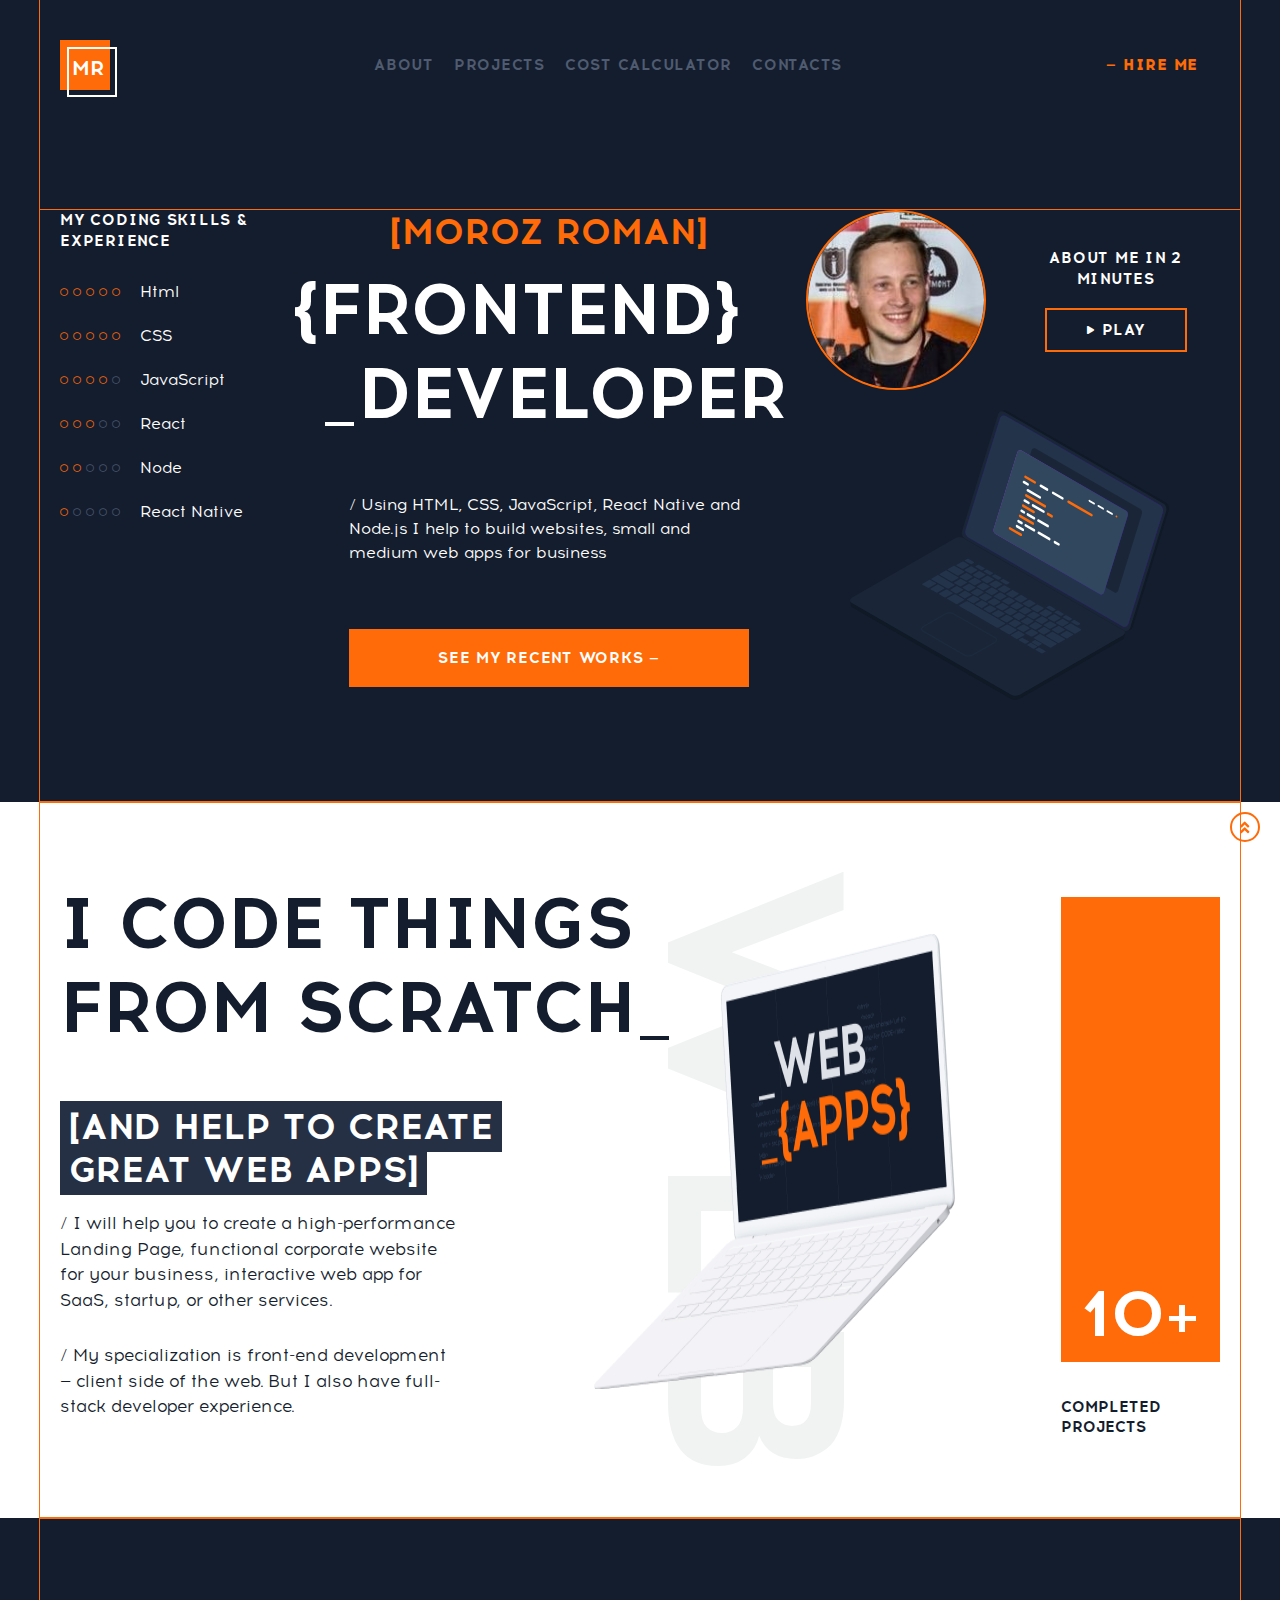
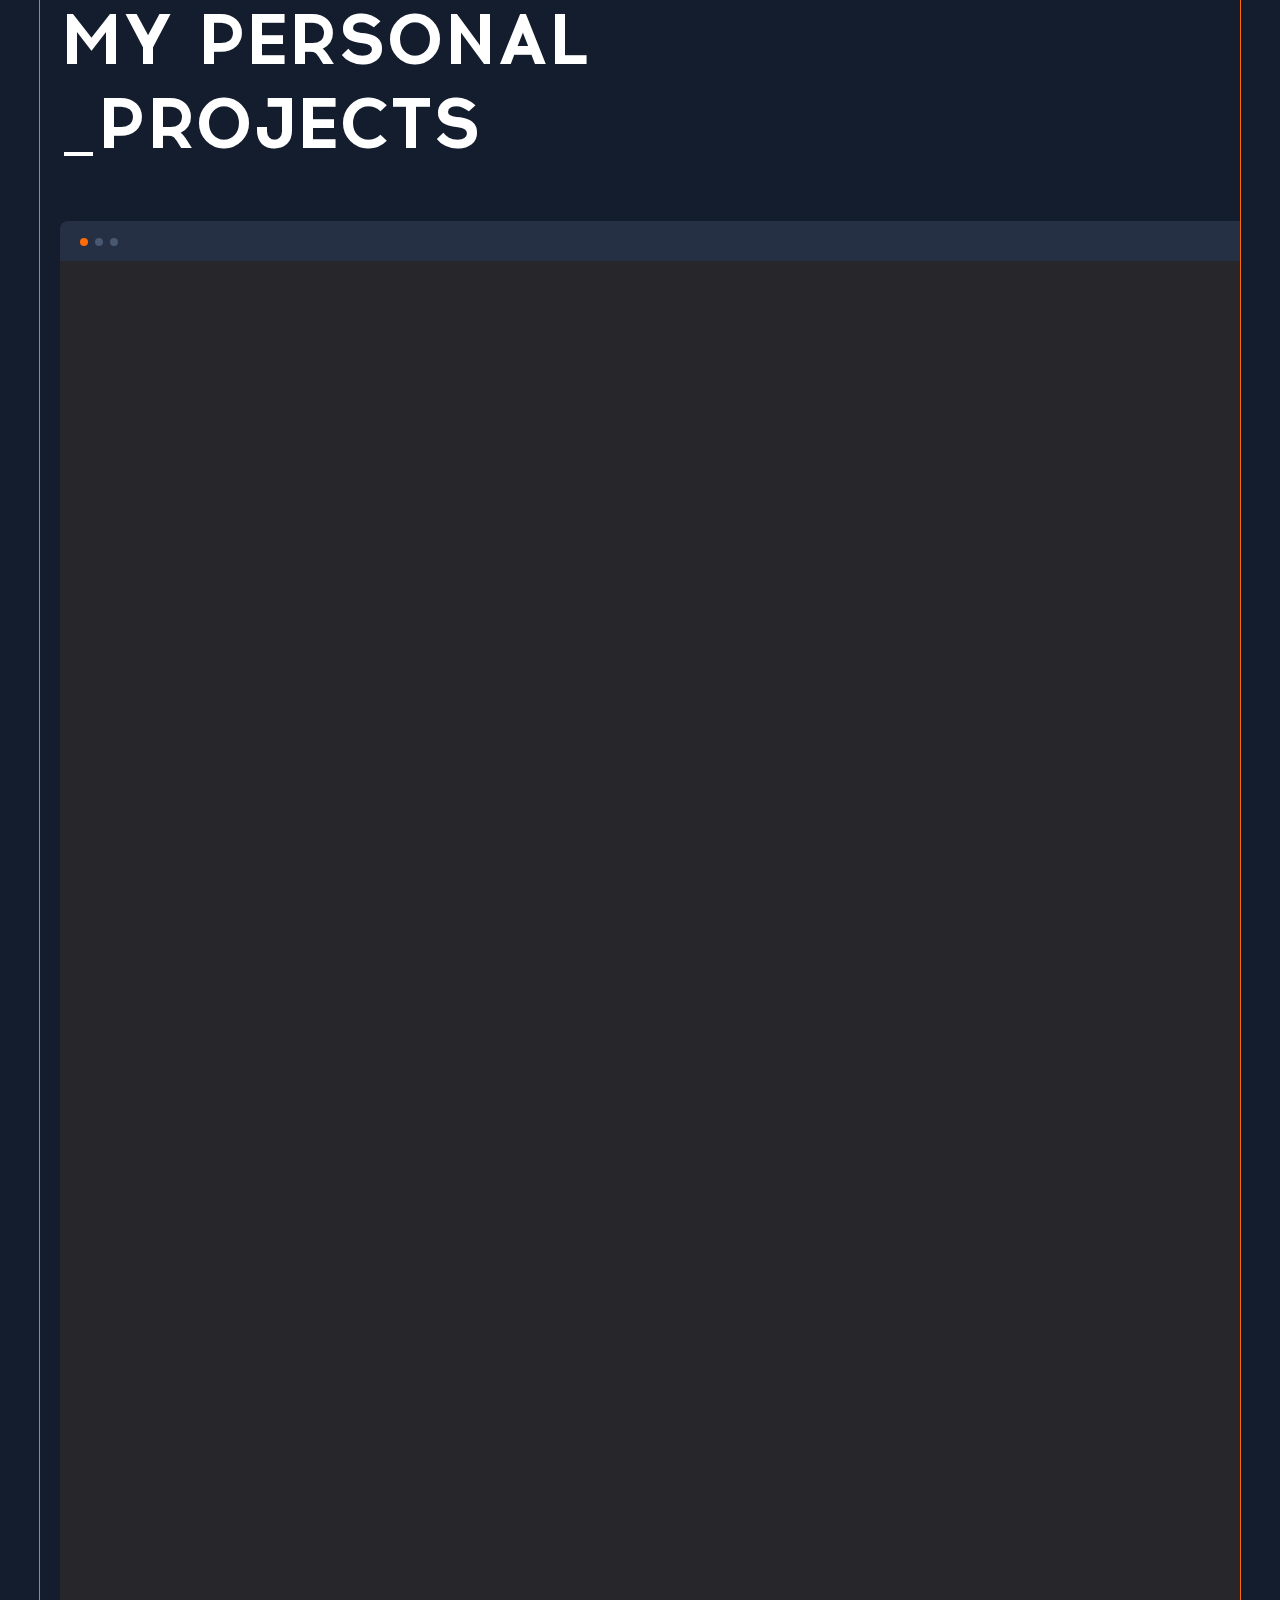
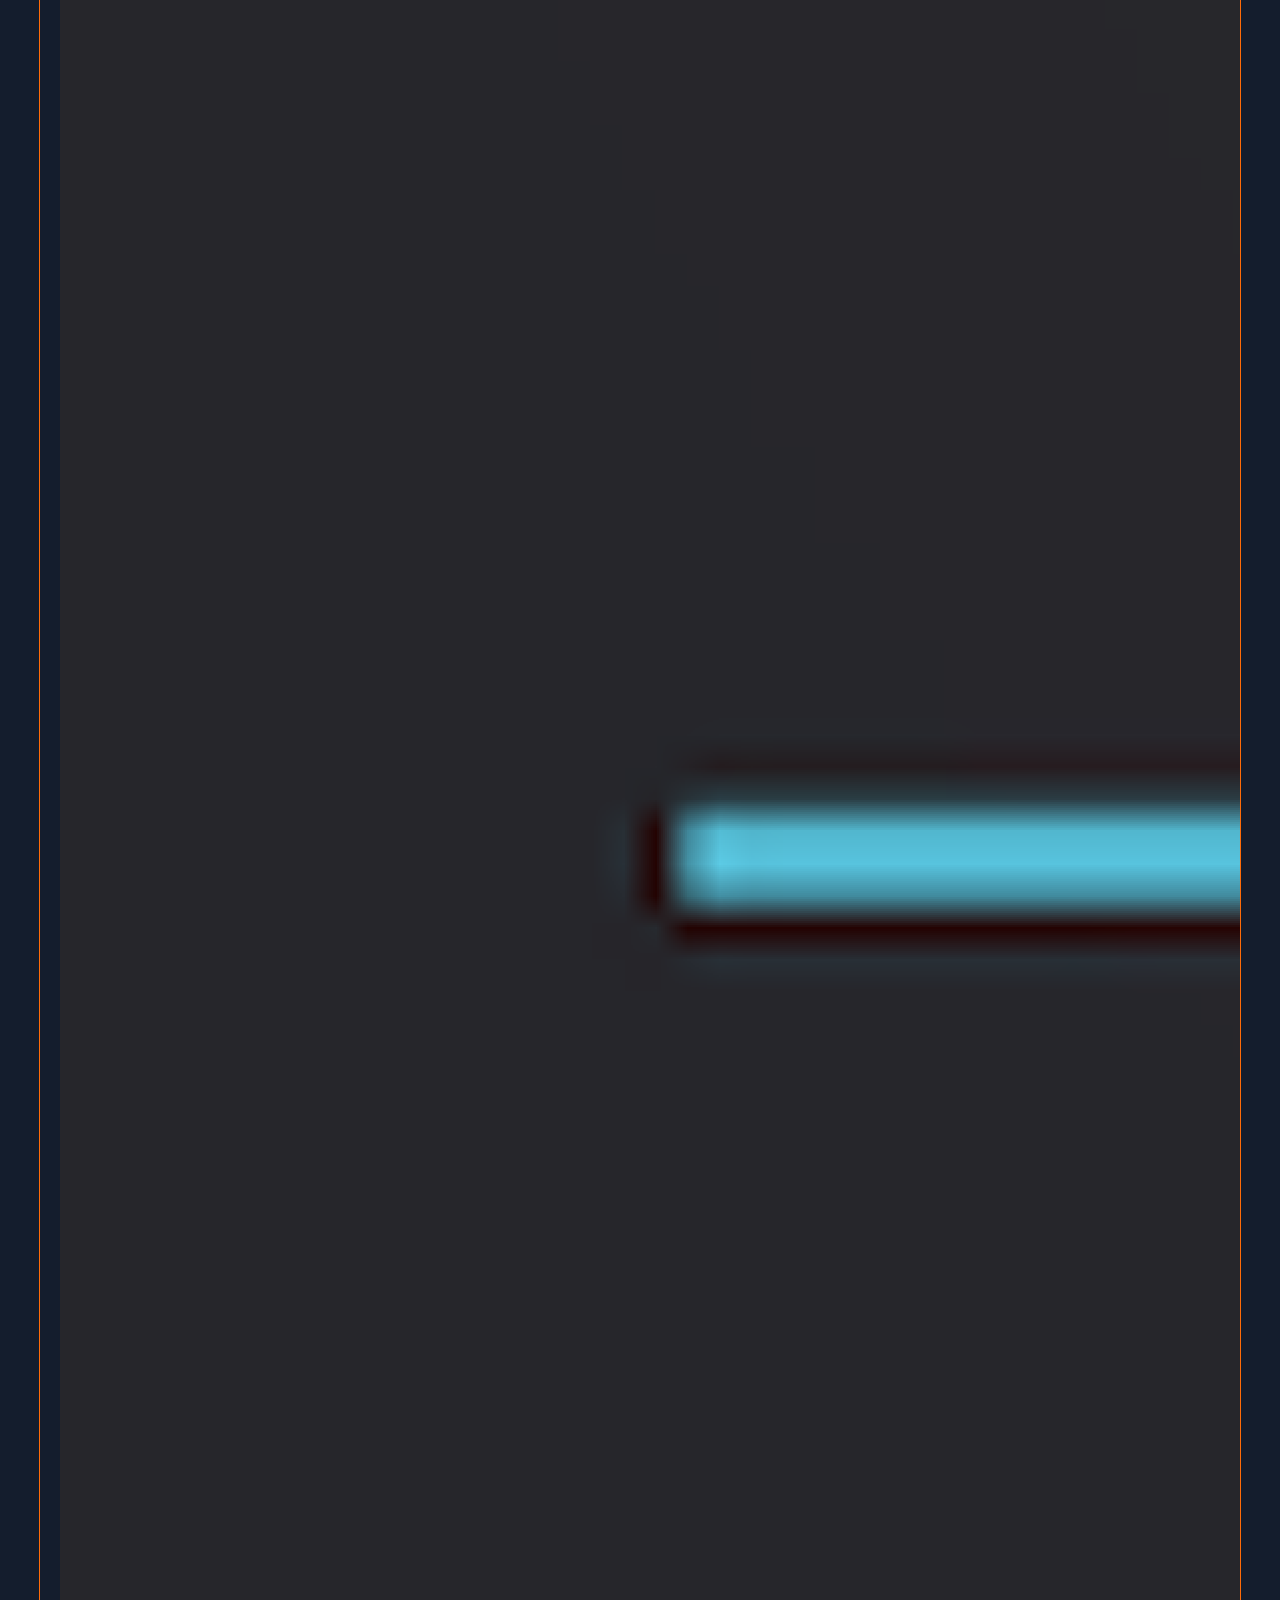
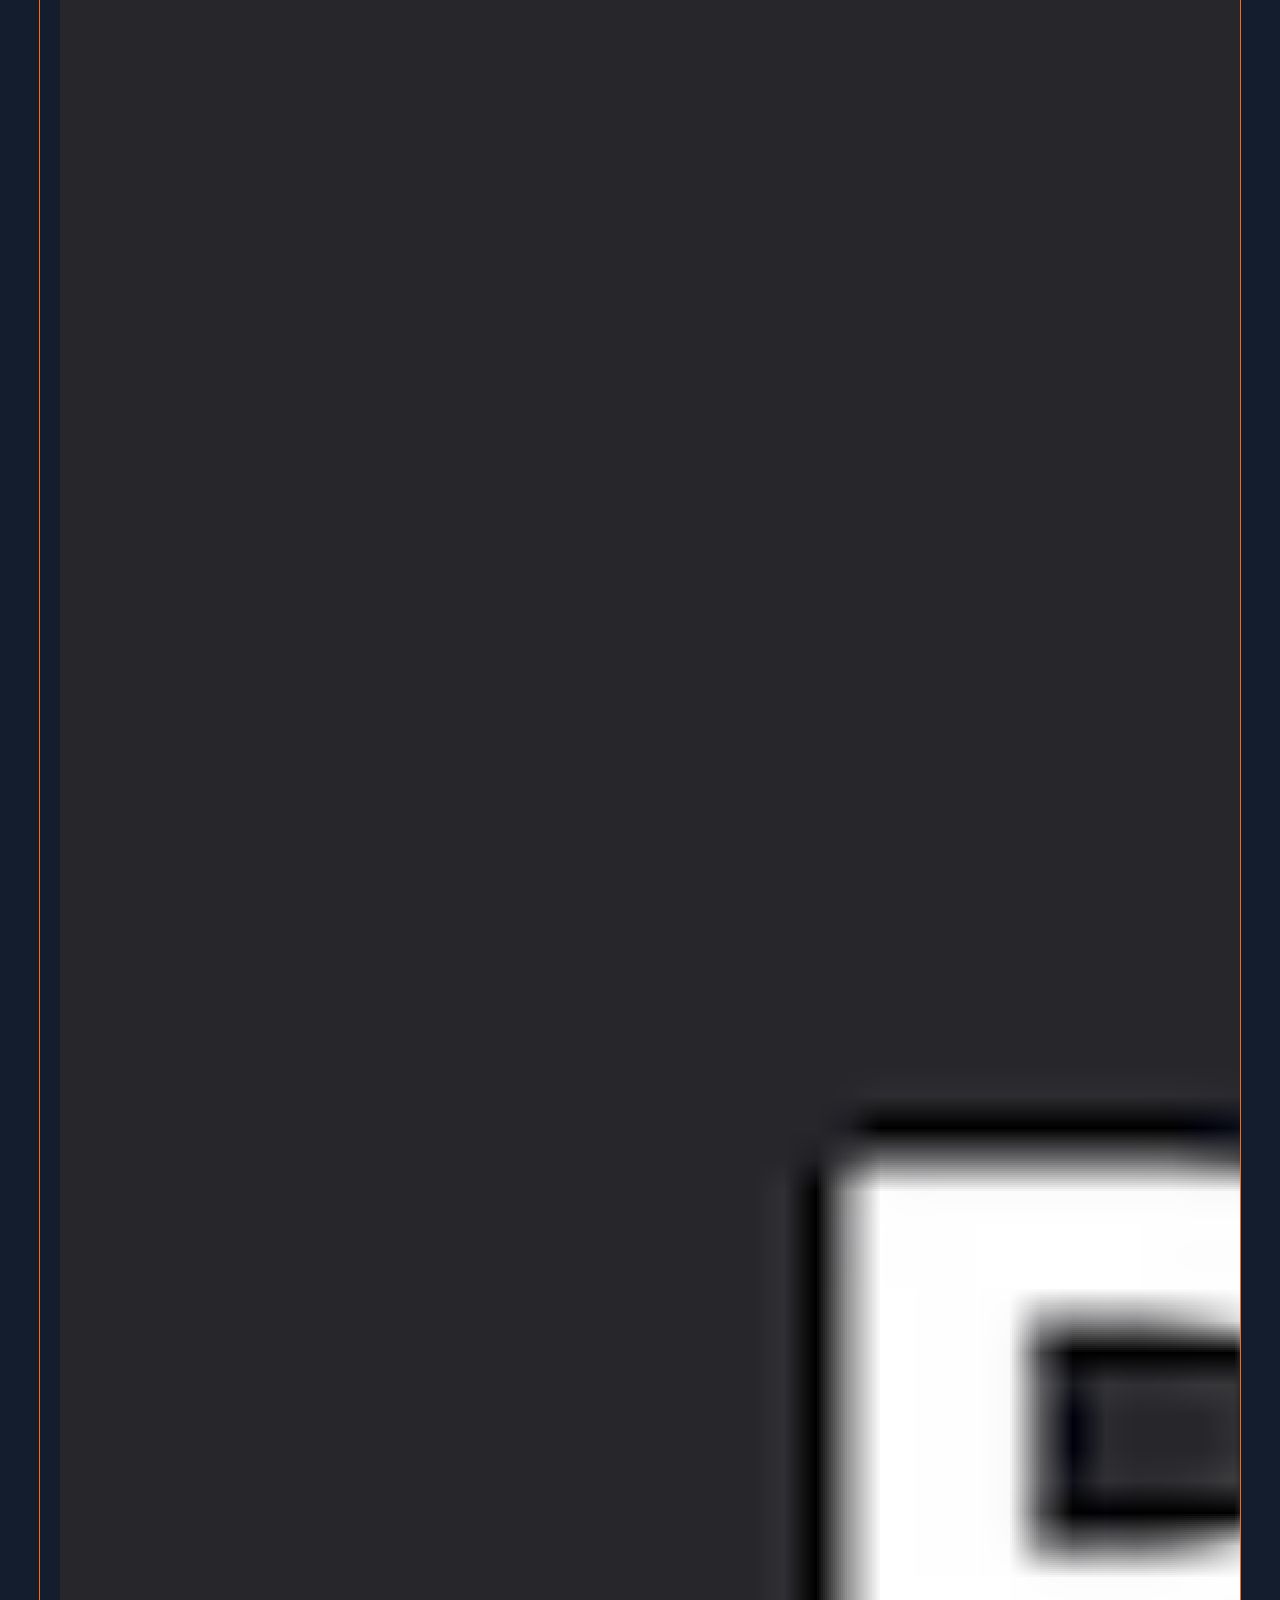
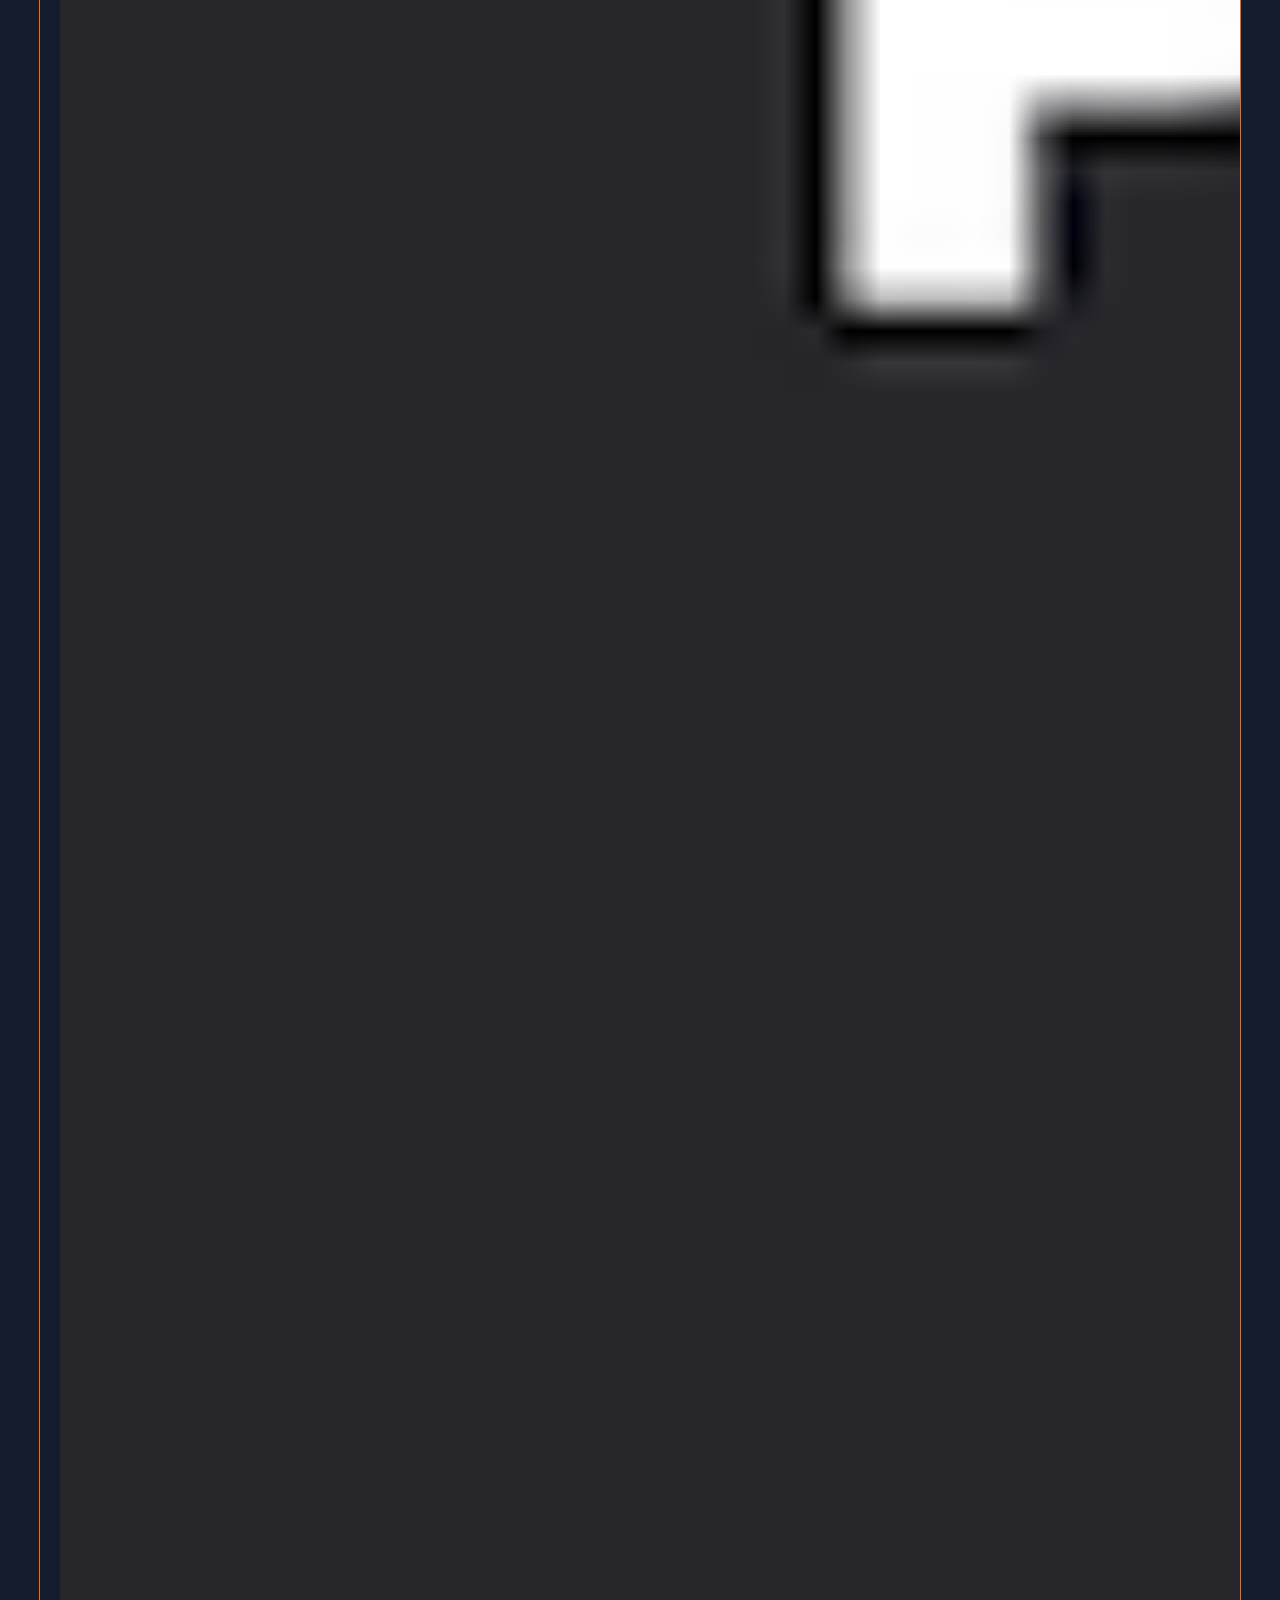
==== index.html @ d9fc698c "up" ====
<!DOCTYPE html>
<html lang="en">
  <head>
    <meta charset="UTF-8" />
    <meta name="viewport" content="width=device-width, initial-scale=1.0" />
    <title>mini Project</title>
    <link rel="icon" href="./img/img/laptop-icon.png" type="image/x-icon" />
    <link rel="shortcut icon" href="./img/img/laptop-icon.png" type="image/x-icon" />
    
    <!-- <meta property="og:title" content="mini Project" />
    <meta property="og:description" content="Резюме на соискание должности Junior Front-end Developer" />
    <meta property="og:type" content="Резюме на соискание должности Junior Front-end Developer" />
    <meta property="og:image" content="img/img/my-photo.png" />
    <meta property="og:site_name" content="mini Project" /> -->


    <link rel="stylesheet" href="./swiper.min.css" />
    <link rel="stylesheet" href="./choices.min.css" />
    <link rel="stylesheet" href="/font-awesome.min.css" />
    <link rel="stylesheet" href="./css/main.css" />
    
  </head>
  <body>
    <header class="header" id="header">
      <div class="header__container">
        <nav class="header__nav">

          <!-- TODO: логотип -->
          <a href="#" class="logo">
            <span class="logo__figere"></span>
          </a>
          
          <!-- TODO: меню  БУргера / мобільне меню -->
          <div class="mobile-menu modal-area-bgd" id="mobile-menu">

            <div class="menu modal-area-content" id="menu">

              <i class="fas fa-times modal-close-btn mobile-menu__exit"></i>

              <ul class="menu-list">
                <li class="menu-list__item">
                  <a href="#about" class="menu-list__link">About</a>
                </li>
                <li class="menu-list__item">
                  <a href="#projects" class="menu-list__link">Projects</a>
                </li>
                <li class="menu-list__item">
                  <a href="#cost-calculator" class="menu-list__link">Cost calculator</a>
                </li>
                <li class="menu-list__item">
                  <a href="#contacts" class="menu-list__link">Contacts</a>
                </li>
              </ul>
              <ul class="menu-contact">
                <li class="menu-contact__item">
                  <a href="tel:+380978579842" class="menu-contact__phone">+38 (097) 857-98-42</a>
                </li>
                <li>
                  <a href="mailto:itmorozr@gmail.com" class="menu-contact__email">itmorozr@gmail.com</a>
                </li>
              </ul>
            </div>
          </div>

          <div class="header__button-wrap">
            <a href="#cb-form-section" class="header__btn">— HIRE ME</a>
            <a href="" class="burger" id="burger">
              <i class="fas fa-bars"></i>
            </a>
          </div>

        </nav>
      </div>
    </header>
    <main>
      <!-- Секція героя -->
      <section class="hero">
          <div class="developer">

            <!-- TODO: -->
            <div class="developer__frontend--wrap">
              <h1 class="developer__name">[Moroz Roman]</h1>
              <h2 class="developer__title">{Frontend} <span class="developer__title-tab">_DEVELOPER</span></h2>
              <p class="developer__description">
                / Using HTML, CSS, JavaScript, React Native and Node.js I help to
                build websites, small and medium web apps for business
              </p>
              <a href="#projects" type="button" class="developer__btn btn" >
                See my recent works —
              </a>
            </div>

            <!--  TODO: міні блок (фото з кнопкою відео), медіа від планшета -->
            <div class="developer__about--wrap">
              <img
                src="./img/img/my-photo.png"
                alt="Moroz Roman"
                class="developer__about-img"
              />

              <div class="developer__about-me--wrap">
                <p class="developer__about-me">About me in 2 minutes</p>
                
                <button type="button" class="developer__video-btn accent-btn" id="my-video-btn">
                  <i class="fas fa-play"></i>
                  Play
                </button>
              </div>
            </div>

            <img
              src="./img/img/laptop.svg"
              class="developer__laptop-img"
              alt="laptop"
            />
            
          <!-- </div> -->

          <!-- TODO: block experience -->
          <div class="experience">
            <h3 class="experience__title">My Coding Skills & Experience</h3>
            <ul class="experience__skills-container">
  
              <ul class="experience__skills">
                <ul class="experience__skills-dotted">
                  <li class="far fa-circle experience__skills-accent"></li>
                  <li class="far fa-circle experience__skills-accent"></li>
                  <li class="far fa-circle experience__skills-accent"></li>
                  <li class="far fa-circle experience__skills-accent"></li>
                  <li class="far fa-circle experience__skills-accent"></li>
                </ul>
                <p class="experience__skills-text">Html</p>
              </ul>
              <ul class="experience__skills">
                <ul class="experience__skills-dotted">
                  <li class="far fa-circle experience__skills-accent"></li>
                  <li class="far fa-circle experience__skills-accent"></li>
                  <li class="far fa-circle experience__skills-accent"></li>
                  <li class="far fa-circle experience__skills-accent"></li>
                  <li class="far fa-circle experience__skills-accent"></li>
                </ul>
                <p class="experience__skills-text">CSS</p>
              </ul>
              <ul class="experience__skills">
                <ul class="experience__skills-dotted">
                  <li class="far fa-circle experience__skills-accent"></li>
                  <li class="far fa-circle experience__skills-accent"></li>
                  <li class="far fa-circle experience__skills-accent"></li>
                  <li class="far fa-circle experience__skills-accent"></li>
                  <li class="far fa-circle experience__skills-normal"></li>
                </ul>
                <p class="experience__skills-text">JavaScript</p>
              </ul>
              <ul class="experience__skills">
                <ul class="experience__skills-dotted">
                  <li class="far fa-circle experience__skills-accent"></li>
                  <li class="far fa-circle experience__skills-accent"></li>
                  <li class="far fa-circle experience__skills-accent"></li>
                  <li class="far fa-circle experience__skills-normal"></li>
                  <li class="far fa-circle experience__skills-normal"></li>
                </ul>
                <p class="experience__skills-text">React</p>
              </ul>
              <ul class="experience__skills">
                <ul class="experience__skills-dotted">
                  <li class="far fa-circle experience__skills-accent"></li>
                  <li class="far fa-circle experience__skills-accent"></li>
                  <li class="far fa-circle experience__skills-normal"></li>
                  <li class="far fa-circle experience__skills-normal"></li>
                  <li class="far fa-circle experience__skills-normal"></li>
                </ul>
                <p class="experience__skills-text">Node</p>
              </ul>
              <ul class="experience__skills">
                <ul class="experience__skills-dotted">
                  <li class="far fa-circle experience__skills-accent"></li>
                  <li class="far fa-circle experience__skills-normal"></li>
                  <li class="far fa-circle experience__skills-normal"></li>
                  <li class="far fa-circle experience__skills-normal"></li>
                  <li class="far fa-circle experience__skills-normal"></li>
                </ul>
                <p class="experience__skills-text">React Native</p>
              </ul>
            </ul>
          </div>

        </div>
      </section>
      <!-- Секція about -->
      <section class="about__background" id="about">
        <div class="about__container">

          <!-- Обгортка для вирівнювання обєктів на дескотопі -->
          <div class="about__container--wrap">

            <!-- Обгортка для вирівнювання обєктів на дескотопі -->
            <div class="about__content-wrap">
              <h3 class="about__title">
                I code things from scratch_
              </h3>

              <p class="about__descr about__descr-mob">
                <span class="about__descr--span">[and help to</span>
                <span class="about__descr--span">create great web</span>
                <span class="about__descr--span">apps]</span>
              </p>
              <p class="about__descr about__descr-tablet">
                <span class="about__descr--span">[and help to create</span>
                <span class="about__descr--span">great web apps]</span>
              </p>

              <div class="about__img--container">
                <p class="about__img--text">
                  WEB
                  <img
                    src="img/img/web-apps-laptop.png"
                    alt="web apps laptop"
                    class="about__img"
                  />
                </p>
              </div>
              <p class="about__text">
                / I will help you to create a high-performance Landing Page,
                functional corporate website for your business, interactive web app
                for SaaS, startup, or other services.
              </p>
              <p class="about__text">
                / My specialization is front-end development — client side of the
                web. But I also have full-stack developer experience.
              </p>
            </div>

            <!-- елемент який появляється на дескотопі -->
            <div class="about-projects">
              <div class="about-projects-bar">
                <p class="about-projects-count">10+</p>
              </div>
              <p class="about-projects-text">completed projects</p>
            </div>

          </div>  

        </div>

      </section>
      <!-- personal projects -->
      <section class="personal-projects" id="projects">
        <div class="personal-projects__container">

          <h3 class="personal-projects__title">
            My personal _projects
          </h3>

          <ul class="personal-project__wrap">
            <!-- карточка-1 -->
            <li class="personal-project__item">
              <div class="personal-project-item-container">
                <!-- Пагінація -->
                <div class="projet-item-dot-container">
                  <div class="projet-item-dot"></div>
                  <div class="projet-item-dot"></div>
                  <div class="projet-item-dot"></div>
                </div>

                <div class="swiper-container">
                  <div class="swiper-wrapper">
                    <img
                      class="personal-project-img swiper-slide"
                      src="img/img/projects/personal/full-stack/full-stack-1.png"
                      alt="full-stack-project-1"
                    />
                    <img
                      class="personal-project-img swiper-slide"
                      src="img/img/projects/personal/full-stack/full-stack-2.png"
                      alt="full-stack-project-2"
                    />
                    <img
                      class="personal-project-img swiper-slide"
                      src="img/img/projects/personal/full-stack/full-stack-3.png"
                      alt="full-stack-project-3"
                    />
                    <img
                      class="personal-project-img swiper-slide"
                      src="img/img/projects/personal/full-stack/full-stack-4.png"
                      alt="full-stack-project-4"
                    />
                  </div>
                  <div class="swiper-pagination"></div>
                </div>
              </div>
              <p class="personal-project-name">
                <i class="fas fa-laptop-code personal-project-icon"></i>
                <span>Technology: HTML5, CSS3, JS</span>
              </p>
              <button class="btn__more-details" id="personal-p1-btn">More details —</button>
            </li>
            <!-- карточка-2 -->
            <li class="personal-project__item">
              <div class="personal-project-item-container">
                <div class="projet-item-dot-container">
                  <div class="projet-item-dot"></div>
                  <div class="projet-item-dot"></div>
                  <div class="projet-item-dot"></div>
                </div>
                <img
                  src="img/img/projects/personal/wedding.jpg"
                  alt="wedding website"
                  class="personal-project-img"
                />
              </div>
              <p class="personal-project-name">
                <i class="fas fa-laptop-code personal-project-icon"></i>
                <span>Technology: HTML, CSS, JavaScript, PHP</span>
              </p>
              <button class="btn__more-details" id="personal-p2-btn">More details —</button>
            </li>
            <!-- карточка-3 -->
            <li class="personal-project__item">
              <div class="personal-project-item-container">
                <div class="projet-item-dot-container">
                  <div class="projet-item-dot"></div>
                  <div class="projet-item-dot"></div>
                  <div class="projet-item-dot"></div>
                </div>
                <img
                  src="img/img/projects/personal/pro-test.jpg"
                  alt="pro test website"
                  class="personal-project-img"
                />
              </div>
              <p class="personal-project-name">
                <i class="fas fa-laptop-code personal-project-icon"></i>
                <span>Technology: React.js, Node.js</span>
              </p>
              <button class="btn__more-details" id="personal-p3-btn">More details —</button>
            </li>
            <!-- карточка-4 -->
            <li class="personal-project__item">
              <div class="personal-project-item-container">
                <div class="projet-item-dot-container">
                  <div class="projet-item-dot"></div>
                  <div class="projet-item-dot"></div>
                  <div class="projet-item-dot"></div>
                </div>
                <img
                  src="img/img/projects/personal/goit.jpg"
                  alt="goit website"
                  class="personal-project-img"
                />
              </div>
              <p class="personal-project-name">
                <i class="fas fa-laptop-code personal-project-icon"></i>
                <span>Technology: HTML, CSS, JavaScript, Wordpress</span>
              </p>
              <button class="btn__more-details" id="personal-p4-btn">More details —</button>
            </li>

            
          </ul>
          
        </div>
      </section>
      <!-- team-projects -->
      <section class="team-projects">
        <div class="team-projects__container">
          <span class="team-projects__title--bgd">TEAM</span>
          <h3 class="team-projects__title">Teamwork _projects</h3>
          <ul class="team-project__wrap">

            <!-- карточка -->
            <li class="team-project__item">
              <div class="personal-project-item-container">
                <div class="projet-item-dot-container">
                  <div class="projet-item-dot"></div>
                  <div class="projet-item-dot"></div>
                  <div class="projet-item-dot"></div>
                </div>
                <img
                  src="img/img/projects/team/questify.jpg"
                  alt="quetify app"
                  class="personal-project-img"
                />
              </div>
              <p class="team-projects__name">
                <i class="fas fa-laptop-code team-projects__icon"></i>
                Technology: React.js, Node.js
              </p>
              <button class="btn__more-details" id="team-p1-btn">More details —</button>
            </li>

            <!-- карточка -->
            <li class="team-project__item">
              <div class="personal-project-item-container">
                <div class="projet-item-dot-container">
                  <div class="projet-item-dot"></div>
                  <div class="projet-item-dot"></div>
                  <div class="projet-item-dot"></div>
                </div>
                <img
                  src="img/img/projects/team/it-test.jpg"
                  alt="it test app"
                  class="personal-project-img"
                />
              </div>
              <p class="team-projects__name">
                <i class="fas fa-laptop-code team-projects__icon"></i>
                Technology: React.js, Node.js
              </p>
              <button class="btn__more-details" id="team-p2-btn">More details —</button>
            </li>

            <!-- карточка -->
            <li class="team-project__item">
              <div class="personal-project-item-container">
                <div class="projet-item-dot-container">
                  <div class="projet-item-dot"></div>
                  <div class="projet-item-dot"></div>
                  <div class="projet-item-dot"></div>
                </div>
                <img
                  src="img/img/projects/team/it-test.jpg"
                  alt="it test app"
                  class="personal-project-img"
                />
              </div>
              <p class="team-projects__name">
                <i class="fas fa-laptop-code team-projects__icon"></i>
                Technology: React.js, Node.js
              </p>
              <button class="btn__more-details" id="team-p2-btn">More details —</button>
            </li>

          </ul>
        </div>
      </section>
      <section class="cb-form" id="cb-form-section">
        <div class="cb-form__container">
          <form action="" class="cb-form__container--background" id="cb-form">
            <h2 class="cb-form__title">/Are you minding [a project?]</h2>
            <p class="cb-form__descr">Leave a request to discuss the task and technical requirements</p>

            <label for="" class="cb-form__label">
              <input 
                type="text"
                name="name" 
                class="cb-form__input" 
                placeholder="Name" 
                id="callback-form-input-name">
            </label>
            <label for="" class="cb-form__label">
              <input 
                type="email"
                name="mail" 
                class="cb-form__input" 
                placeholder="Email"
                id="callback-form-input-email">
            </label>
            <label for="" class="cb-form__label">
              <input 
                type="tel"
                name="tel" 
                class="cb-form__input" 
                placeholder="Phone" 
                pattern="[^0-9]{1}[0-9]{12}" 
                id="callback-form-input-phone">
            </label>
            
            <button class="cb-form__btn">Discuss the project —</button>
          </form>
        </div>
      </section>

      <!-- calculator -->
      <section class="calculator" id="cost-calculator">
        <div class="calculator__container">
          <div class="calculator__deasctop-wrap">

            <h2 class="calculator__title">Calculate_ <span class="calculator__title-span">the cost of a future project</span>
            </h2>
            <p class="calculator__descr calculator__descr-mob">
              <span class="calculator__descr--span">This is an</span>
              <span class="calculator__descr--span">approximate</span>
              <span class="calculator__descr--span">calculation</span>
            </p>
            <p class="calculator__descr calculator__descr-tablet">
              <span class="calculator__descr--span">This is an approximate</span>
              <span class="calculator__descr--span">calculation</span>
            </p>

            <div class="calculator__img--wrap">
              <img src="./img/img/calculator.svg" class="calculator__img" alt="calculator" />
              <p class="calculator__description">/ The final cost depends on the technical requirements, terms, specifics of your
                project.</p>
            </div>
          </div>
          

          <!-- ФОРМА -->
          <form action="" class="calculator-form">
            <div class="calculator-form__input">
              <label for="calculator-form-website-type" class="calculator-form__title">What you want me to do:</label>
                <select name="website-type" id="calculator-form-website-type" class="calculator-form__select">
                  <option value="landing-page:100">Landing page</option>
                  <option value="website:200" selected>Website</option>
                  <option value="cms:300">CMS</option>
                  <option value="portal:400">Portal</option>
                  <option value="e-shop:500">E-shop</option>
                </select>
            </div>

            <div class="calculator-form__input">
              <label for="calculator-form-technologies" class="calculator-form__title"
                >Choose preferred technologies:</label
              >
              <select name="technologies" id="calculator-form-technologies" class="calculator-form__select" multiple>
                <option value="html:200" selected>HTML</option>
                <option value="css:300" selected>CSS</option>
                <option value="js:400">Java Script</option>
                <option value="react:400">React</option>
                <option value="node:400">Node</option>
              </select>
            </div>

            <div class="calculator-form__input">
              <label class="calculator-form__title">Personal account and shopping cart:</label>
              <div class="calculator-form__radio-container" id="calculator-form__input-card">
                <input
                  type="radio"
                  class="calculator-form__input-field"
                  id="calculator-form__input-yes"
                  name="neme"
                  value="yes"
                />
                <label for="calculator-form__input-yes" class="calculator-form__label">Yes</label>

                <input
                  checked
                  type="radio"
                  class="calculator-form__input-field"
                  id="calculator-form__input-no"
                  name="cart"
                  value="no"
                />
                <label for="calculator-form__input-no" class="calculator-form__label">No</label>
              </div>
            </div>

            <div class="calculator-form__input">
              <label class="calculator-form__title">Requests reception on your email:</label>
              <div class="calculator-form__radio-container" id="calculator-form__input-reception">
                <input
                  type="radio"
                  class="calculator-form__input-field"
                  id="calculator-form__input-field-yes"
                  name="reception"
                  value="yes"
                />
                <label for="calculator-form__input-field-yes" class="calculator-form__label">Yes</label>

                <input
                  checked
                  type="radio"
                  class="calculator-form__input-field"
                  id="calculator-form__input-field-no"
                  name="reception"
                  value="no"
                />
                <label for="calculator-form__input-field-no" class="calculator-form__label">No</label>
              </div>
            </div>  

            <div class="calculator-form__input-cost">
              <p class="calculator-form__total">Cost:</p>
              <p class="calculator-form__total-cost"></p>
              <button class="calculator-form__btn">Find out the cost —</button>
            </div>
          </form>

        </div>  

      </section>
    </main>

    <!-- FOOTER -->

    <footer class="footer" id="contacts">
      <div class="footer__container">
        <div class="footer__about--container">
          <p class="footer__about--title">Moroz Roman</p>
          <p class="footer__about--subtitle">Frontend Developer</p>
        </div>
        <div class="footer__address--container">
          <a href="tel:+380978579842" class="footer__address--phone">+38 (097) 857-98-42</a>
          <a href="mailto:itmoror@gmail.com" class="footer__address--email">itmoror@gmail.com</a>
        </div>
        
        <ul class="footer__social-icon">
          <li class="footer__social-icon--item">
            <a href="" class="footer__social-icon--link">
              <svg class="footer__social-icon--icon">
                <use href="./img/img/icon.svg#github"></use>
              </svg>
            </a>
          </li>
          <li class="footer__social-icon--item">
            <a href="" class="footer__social-icon--link">
              <svg class="footer__social-icon--icon">
                <use href="./img/img/icon.svg#linkedin"></use>
              </svg>
            </a>
          </li>
          <li class="footer__social-icon--item">
            <a href="" class="footer__social-icon--link">
              <svg class="footer__social-icon--icon">
                <use href="./img/img/icon.svg#facebook"></use>
              </svg>
            </a>
          </li>
          <li class="footer__social-icon--item">
            <a href="" class="footer__social-icon--link">
              <svg class="footer__social-icon--icon">
                <use href="./img/img/icon.svg#instagram"></use>
              </svg>
            </a>
          </li>
        </ul>

        
      </div>
    </footer>
    
    <!-- Кнопка скрол до хедера -->
    <button class="scroll-btn">
      <a href="#header"><i class="fas fa-angle-double-up scroll-btn__style"></i></a>
    </button>

    <!-- ! Модалки -->


    <!-- TODO: modals-wrapper -->
        <!-- <div class="modals-wrapper" id="modals-wrapper"> -->
    <!-- </div> -->


    <!-- TODO: модалка з відео -->
    <div class="modal modal-area-bgd" id="my-video-modal">
      <div class="my-video-container ">
        <i class="fas fa-times modal-close-btn my-video-close-btn"></i>
        <video
        class="modal-area-content"
        src="Сплав по Дністру 2017.mp4"
          width="100%"
          width="640"
            height="360"
          frameborder="0"
          allow="autoplay; fullscreen"
          allowfullscreen
          controls
        >
        </video>
        <!-- <iframe 
        class="my-video-content"
          allow="autoplay; fullscreen" 
          width="300"
          height="100%" 
          src="https://www.youtube.com/embed/B9gvM_-WYwo" 
          frameborder="0" 
          allowfullscreen
        >
        </iframe> -->
      </div>
    </div>
      

    <!-- TODO: модалка REQUEST RECEIVED -->

    <div class="modal modal-request-received modal-area-bgd" id="request-received">
      <div class="request-received-container modal-area-content">
        <i class="fas fa-times modal-close-btn"></i>
        <h3 class="request-received-title">{Thanks}</h3>
        <p class="request-received-primary-msg">
          I've received your request/
        </p>
        <p class="request-received-secondary-msg">
          I will contact you soon =)
        </p>
      </div>
    </div>
    
    
    <!-- TODO: модалка PERSONAL PROJECTS P1 -->

    <div class="modal project-modal modal-area-bgd" id="personal-p1">
      <div class="project-modal-container modal-area-content">
        <i class="fas fa-times modal-close-btn"></i>

        <div class="project-modal-scrollable">

          <!-- Slider main container -->
          <div class="swiper-container">
            <!-- Additional required wrapper -->
            <div class="swiper-wrapper">
                <!-- Slides -->
              <img 
                src="img/img/projects/personal/full-stack/full-stack-1.png" 
                class="swiper-slide project-modal-img" 
                alt="full stack image 1">
              <img 
                src="img/img/projects/personal/full-stack/full-stack-2.png" 
                class="swiper-slide project-modal-img" 
                alt="full stack image 2">
              <img 
                src="img/img/projects/personal/full-stack/full-stack-3.png" 
                class="swiper-slide project-modal-img" 
                alt="full stack image 3">
              <img 
                src="img/img/projects/personal/full-stack/full-stack-4.png" 
                class="swiper-slide project-modal-img" 
                alt="full stack image 4">
            </div>
            <!-- If we need pagination -->
            <div class="swiper-pagination"></div>

            <!-- If we need navigation buttons -->
            <div class="swiper-button-prev tablet-element desktop-element"></div>
            <div class="swiper-button-next tablet-element desktop-element"></div>

            <!-- If we need scrollbar -->
            <div class="swiper-scrollbar"></div>
          </div>

          <a
            href="https://fullstackonline.goit.ua/"
            class="project-modal-title"
            target="_blank"
            >Goit Full Stack разработчик</a
          >

          <p class="project-modal-text">
            "Одностраничный лендинг с использованием HTML и CSS. Сайт
            рассказывает потенциальным клиентам о преимуществах обучения на
            курсе, программе, стоимости и длительности занятий.
          </p>

          <p class="project-modal-text">
            Также на сайте добавлена форма обратной связи, соцсети и
            возможность посмотреть видео-отзывы выпускников, не уходя на
            внешние ресурсы. Компактно и в доступной форме дана вся информация
            о курсе, преподавателях и процессе обучения. Формат сайта подходит
            для небольших компаний или раскрытия информации о конкретном
            продукте."
          </p>
        </div>
      </div>
    </div>

    <!-- TODO: модалка PERSONAL PROJECTS P2 -->

    <div class="modal project-modal modal-area-bgd" id="personal-p2">
      <div class="project-modal-container modal-area-content">
        <i class="fas fa-times modal-close-btn"></i>

        <div class="project-modal-scrollable">

          <!-- Slider main container -->
          <div class="swiper-container">
            <!-- Additional required wrapper -->
            <div class="swiper-wrapper">
              <!-- Slides -->
              <img 
                src="img/img/projects/personal/wedding/wedding-1.jpg" 
                class="swiper-slide project-modal-img" 
                alt="wedding image 1">
              <img 
                src="img/img/projects/personal/wedding/wedding-2.jpg" 
                class="swiper-slide project-modal-img" 
                alt="wedding image 2">
              <img 
                src="img/img/projects/personal/wedding/wedding-3.jpg" 
                class="swiper-slide project-modal-img" 
                alt="wedding image 3">
            </div>
            <!-- If we need pagination -->
            <div class="swiper-pagination"></div>

            <!-- If we need navigation buttons -->
            <div class="swiper-button-prev tablet-element desktop-element"></div>
            <div class="swiper-button-next tablet-element desktop-element"></div>

            <!-- If we need scrollbar -->
            <div class="swiper-scrollbar"></div>
          </div>

          <a
            href="https://www.beeruza.com.ua/"
            class="project-modal-title"
            >Beeruza - свадебные пригласительные и аксессуары</a
          >

          <p class="project-modal-text">
            "Интернет-магазин свадебных принадлежностей. Сайт предназначен для подготовки к свадьбе. 
            Он экономит время и позволяет купить все аксессуары для свадьбы в одном месте: приглашения, декор, открытки, планер. 
            Также можно заказать звонок и задать все вопросы по телефону. 
          </p>

          <p class="project-modal-text">
            Чтобы приобрести выбранные товары из нужно положить в корзину и оплатить удобным способом. 
            Формат сайта подходит для бизнеса и продажи товаров."
          </p>
        </div>
      </div>
    </div>

    <!-- TODO: модалка PERSONAL PROJECTS P3 -->

    <div class="modal project-modal modal-area-bgd"  id="personal-p3">
      <div class="project-modal-container modal-area-content">
        <i class="fas fa-times modal-close-btn"></i>

        <div class="project-modal-scrollable">

          <!-- Slider main container -->
          <div class="swiper-container">
            <!-- Additional required wrapper -->
            <div class="swiper-wrapper">
              <!-- Slides -->
              <img 
                src="img/img/projects/personal/pro-test/pro-test-1.jpg" 
                class="swiper-slide project-modal-img" 
                alt="pro-test image 1">
              <img 
                src="img/img/projects/personal/pro-test/pro-test-2.jpg" 
                class="swiper-slide project-modal-img" 
                alt="pro-test image 2">
              <img 
                src="img/img/projects/personal/pro-test/pro-test-3.jpg" 
                class="swiper-slide project-modal-img" 
                alt="pro-test image 3">
            </div>
            <!-- If we need pagination -->
            <div class="swiper-pagination"></div>

            <!-- If we need navigation buttons -->
            <div class="swiper-button-prev tablet-element desktop-element"></div>
            <div class="swiper-button-next tablet-element desktop-element"></div>

            <!-- If we need scrollbar -->
            <div class="swiper-scrollbar"></div>
          </div>

          <a
            href="https://pro-test.goit.co.ua/"
            class="project-modal-title"
            >Pro test - техническая подготовка QA</a
          >

          <p class="project-modal-text">
            Веб-приложение Pro Test поможет начинающему и опытному QA-инженеру оценить уровень своих знаний. 
            В данном приложении реализована регистрация и логинизация пользователя через google account, а также через e-mail и пароль. 
            После чего пользователь может пройти тест и увидеть его результаты.
          </p>
        </div>
      </div>
    </div>

    <!-- TODO: модалка PERSONAL PROJECTS P4 -->

    <div class="modal project-modal modal-area-bgd" id="personal-p4">
      <div class="project-modal-container modal-area-content">
        <i class="fas fa-times modal-close-btn"></i>

        <div class="project-modal-scrollable">
          <!-- Slider main container -->
          <div class="swiper-container">
            <!-- Additional required wrapper -->
            <div class="swiper-wrapper">
                <!-- Slides -->
              <img
                class="project-modal-img"
                src="img/img/projects/personal/goit.jpg"
                alt="goit project image 1"
              />

              <a
                href="https://goit.ua/"
                class="project-modal-title"
                >GoIT - курсы программирования</a
              >
            </div>
            <!-- If we need pagination -->
            <div class="swiper-pagination"></div>

            <!-- If we need navigation buttons -->
            <div class="swiper-button-prev tablet-element desktop-element"></div>
            <div class="swiper-button-next tablet-element desktop-element"></div>

            <!-- If we need scrollbar -->
            <div class="swiper-scrollbar"></div>
          </div>
          
          <p class="project-modal-text">
            Многостраничный сайт с использованием HTML, CSS и JavaScript. 
            На сайте есть форма обратной связи и pop-up, который появляется через 30 секунд вашего присутствия на сайте. 
          </p>
          
          <p class="project-modal-text">
            Также на сайте есть отдельная страница курсов, с последующим переходом на лендинг каждого отдельного курса. 
            Постоянная рубрика Journal сделана в виде блога с полезной информацией для начинающих разработчиков. 
          </p>

          <p class="project-modal-text">
            На сайте есть отзывы выпускников, контакты для связи и события компании. 
            Кнопка в правом углу переводит пользователя в телеграм-бот, где он может создать свой собственный сайт с автопроверкой заданий.
          </p>
        </div>
      </div>
    </div>

    <!-- TODO: модалка TEAM PROJECTS T1 -->

    <div class="modal project-modal modal-area-bgd" id="team-p1">
      <div class="project-modal-container modal-area-content">
        <i class="fas fa-times modal-close-btn"></i>

        <div class="project-modal-scrollable">
          <!-- Slider main container -->
          <div class="swiper-container">
            <!-- Additional required wrapper -->
            <div class="swiper-wrapper">
              <img
                class="project-modal-img"
                src="img/img/projects/team/questify.jpg"
                alt="Questify project image 1"
              />

              
            </div>
          </div>
          <!-- If we need pagination -->
          <div class="swiper-pagination"></div>

          <!-- If we need navigation buttons -->
          <div class="swiper-button-prev tablet-element desktop-element"></div>
          <div class="swiper-button-next tablet-element desktop-element"></div>

          <!-- If we need scrollbar -->
          <div class="swiper-scrollbar"></div>

          <a
          href="https://questify.goit.co.ua/"
          class="project-modal-title"
          >Questify - turn your life into a thrilling game</a
          >

          <p class="project-modal-text">
            Увлекательное веб-приложение, которое призвано помочь превратить рутинные задачи в увлекательные квесты и захватывающие челенджи, которые система сама ставит перед пользователем.
          </p>
        </div>
      </div>
    </div>

    <!-- TODO: модалка TEAM PROJECTS T2 -->

    <div class="modal project-modal modal-area-bgd" id="team-p2">
      <div class="project-modal-container modal-area-content">
        <i class="fas fa-times modal-close-btn"></i>

        <div class="project-modal-scrollable">
          <!-- Slider main container -->
          <div class="swiper-container">
            <!-- Additional required wrapper -->
            <div class="swiper-wrapper">
              <img
                class="project-modal-img"
                src="img/img/projects/team/it-test.jpg"
                alt="it-test project image 1"
              />
            </div>
          </div>
          <!-- If we need pagination -->
          <div class="swiper-pagination"></div>

          <!-- If we need navigation buttons -->
          <div class="swiper-button-prev tablet-element desktop-element"></div>
          <div class="swiper-button-next tablet-element desktop-element"></div>

          <!-- If we need scrollbar -->
          <div class="swiper-scrollbar"></div>

          <a
            href="https://testit.co.ua/"
            class="project-modal-title"
            >Тест на профессиональную личность в IT
          </a>

          <p class="project-modal-text">
            Web-приложение, которое поможет родителям определиться к какой профессии в IT склонен их ребенок.
          </p>
        </div>
      </div>
    </div>


    <script src="./js/modals.js"  type="module"></script>
    <script src="./js/callback-form.js" type="module"></script>
    
    <script src="./js/choices.min.js" type="module"></script>
    <script src="./js/calculator.js" type="module"></script>
    <script src="./js/swiper.min.js" type="module"></script>



    <script src="./js/main.js" type="module"></script>
    <!-- <script src="./js/project-modals.js"  type="module"></script> -->
    <!-- <script src="./js/project-modals.js"  ></script> -->
    
    
    
  </body>
</html>
---- choices.min.css ----
.choices{position:relative;margin-bottom:24px;font-size:16px}.choices:focus{outline:0}.choices:last-child{margin-bottom:0}.choices.is-disabled .choices__inner,.choices.is-disabled .choices__input{background-color:#eaeaea;cursor:not-allowed;-webkit-user-select:none;-ms-user-select:none;user-select:none}.choices.is-disabled .choices__item{cursor:not-allowed}.choices [hidden]{display:none!important}.choices[data-type*=select-one]{cursor:pointer}.choices[data-type*=select-one] .choices__inner{padding-bottom:7.5px}.choices[data-type*=select-one] .choices__input{display:block;width:100%;padding:10px;border-bottom:1px solid #ddd;background-color:#fff;margin:0}.choices[data-type*=select-one] .choices__button{background-image:url([data-uri]);padding:0;background-size:8px;position:absolute;top:50%;right:0;margin-top:-10px;margin-right:25px;height:20px;width:20px;border-radius:10em;opacity:.5}.choices[data-type*=select-one] .choices__button:focus,.choices[data-type*=select-one] .choices__button:hover{opacity:1}.choices[data-type*=select-one] .choices__button:focus{box-shadow:0 0 0 2px #00bcd4}.choices[data-type*=select-one] .choices__item[data-value=''] .choices__button{display:none}.choices[data-type*=select-one]:after{content:'';height:0;width:0;border-style:solid;border-color:#333 transparent transparent;border-width:5px;position:absolute;right:11.5px;top:50%;margin-top:-2.5px;pointer-events:none}.choices[data-type*=select-one].is-open:after{border-color:transparent transparent #333;margin-top:-7.5px}.choices[data-type*=select-one][dir=rtl]:after{left:11.5px;right:auto}.choices[data-type*=select-one][dir=rtl] .choices__button{right:auto;left:0;margin-left:25px;margin-right:0}.choices[data-type*=select-multiple] .choices__inner,.choices[data-type*=text] .choices__inner{cursor:text}.choices[data-type*=select-multiple] .choices__button,.choices[data-type*=text] .choices__button{position:relative;display:inline-block;margin:0 -4px 0 8px;padding-left:16px;border-left:1px solid #008fa1;background-image:url([data-uri]);background-size:8px;width:8px;line-height:1;opacity:.75;border-radius:0}.choices[data-type*=select-multiple] .choices__button:focus,.choices[data-type*=select-multiple] .choices__button:hover,.choices[data-type*=text] .choices__button:focus,.choices[data-type*=text] .choices__button:hover{opacity:1}.choices__inner{display:inline-block;vertical-align:top;width:100%;background-color:#f9f9f9;padding:7.5px 7.5px 3.75px;border:1px solid #ddd;border-radius:2.5px;font-size:14px;min-height:44px;overflow:hidden}.is-focused .choices__inner,.is-open .choices__inner{border-color:#b7b7b7}.is-open .choices__inner{border-radius:2.5px 2.5px 0 0}.is-flipped.is-open .choices__inner{border-radius:0 0 2.5px 2.5px}.choices__list{margin:0;padding-left:0;list-style:none}.choices__list--single{display:inline-block;padding:4px 16px 4px 4px;width:100%}[dir=rtl] .choices__list--single{padding-right:4px;padding-left:16px}.choices__list--single .choices__item{width:100%}.choices__list--multiple{display:inline}.choices__list--multiple .choices__item{display:inline-block;vertical-align:middle;border-radius:20px;padding:4px 10px;font-size:12px;font-weight:500;margin-right:3.75px;margin-bottom:3.75px;background-color:#00bcd4;border:1px solid #00a5bb;color:#fff;word-break:break-all;box-sizing:border-box}.choices__list--multiple .choices__item[data-deletable]{padding-right:5px}[dir=rtl] .choices__list--multiple .choices__item{margin-right:0;margin-left:3.75px}.choices__list--multiple .choices__item.is-highlighted{background-color:#00a5bb;border:1px solid #008fa1}.is-disabled .choices__list--multiple .choices__item{background-color:#aaa;border:1px solid #919191}.choices__list--dropdown{visibility:hidden;z-index:1;position:absolute;width:100%;background-color:#fff;border:1px solid #ddd;top:100%;margin-top:-1px;border-bottom-left-radius:2.5px;border-bottom-right-radius:2.5px;overflow:hidden;word-break:break-all;will-change:visibility}.choices__list--dropdown.is-active{visibility:visible}.is-open .choices__list--dropdown{border-color:#b7b7b7}.is-flipped .choices__list--dropdown{top:auto;bottom:100%;margin-top:0;margin-bottom:-1px;border-radius:.25rem .25rem 0 0}.choices__list--dropdown .choices__list{position:relative;max-height:300px;overflow:auto;-webkit-overflow-scrolling:touch;will-change:scroll-position}.choices__list--dropdown .choices__item{position:relative;padding:10px;font-size:14px}[dir=rtl] .choices__list--dropdown .choices__item{text-align:right}@media (min-width:640px){.choices__list--dropdown .choices__item--selectable{padding-right:100px}.choices__list--dropdown .choices__item--selectable:after{content:attr(data-select-text);font-size:12px;opacity:0;position:absolute;right:10px;top:50%;transform:translateY(-50%)}[dir=rtl] .choices__list--dropdown .choices__item--selectable{text-align:right;padding-left:100px;padding-right:10px}[dir=rtl] .choices__list--dropdown .choices__item--selectable:after{right:auto;left:10px}}.choices__list--dropdown .choices__item--selectable.is-highlighted{background-color:#f2f2f2}.choices__list--dropdown .choices__item--selectable.is-highlighted:after{opacity:.5}.choices__item{cursor:default}.choices__item--selectable{cursor:pointer}.choices__item--disabled{cursor:not-allowed;-webkit-user-select:none;-ms-user-select:none;user-select:none;opacity:.5}.choices__heading{font-weight:600;font-size:12px;padding:10px;border-bottom:1px solid #f7f7f7;color:gray}.choices__button{text-indent:-9999px;-webkit-appearance:none;-moz-appearance:none;appearance:none;border:0;background-color:transparent;background-repeat:no-repeat;background-position:center;cursor:pointer}.choices__button:focus,.choices__input:focus{outline:0}.choices__input{display:inline-block;vertical-align:baseline;background-color:#f9f9f9;font-size:14px;margin-bottom:5px;border:0;border-radius:0;max-width:100%;padding:4px 0 4px 2px}[dir=rtl] .choices__input{padding-right:2px;padding-left:0}.choices__placeholder{opacity:.5}
---- css/main.css ----
@font-face {
  font-family: "Acrom";
  src: url("/fonts/acrom/Acrom-ExtraBold.eot");
  src: local("Acrom ExtraBold"), local("Acrom-ExtraBold"), url("/fonts/acrom/Acrom-ExtraBold.eot?#iefix") format("embedded-opentype"), url("/fonts/acrom/Acrom-ExtraBold.woff") format("woff"), url("/fonts/acrom/Acrom-ExtraBold.ttf") format("truetype");
  font-weight: 800;
  font-style: normal;
}

@font-face {
  font-family: "Acrom";
  src: url("/fonts/acrom/Acrom-ExtraBold.eot");
  src: local("Acrom ExtraBold"), local("Acrom-ExtraBold"), url("/fonts/acrom/Acrom-ExtraBold.eot?#iefix") format("embedded-opentype"), url("/fonts/acrom/Acrom-ExtraBold.woff") format("woff"), url("/fonts/acrom/Acrom-ExtraBold.ttf") format("truetype");
  font-weight: 800;
  font-style: normal;
}

@font-face {
  font-family: "Acrom";
  src: url("/fonts/acrom/Acrom-Bold.eot");
  src: local("Acrom Bold"), local("Acrom-Bold"), url("/fonts/acrom/Acrom-Bold.eot?#iefix") format("embedded-opentype"), url("/fonts/acrom/Acrom-Bold.woff") format("woff"), url("/fonts/acrom/Acrom-Bold.ttf") format("truetype");
  font-weight: bold;
  font-style: normal;
}

@font-face {
  font-family: "Acrom";
  src: url("/fonts/acrom/Acrom-Regular.eot");
  src: local("Acrom Regular"), local("Acrom-Regular"), url("/fonts/acrom/Acrom-Regular.eot?#iefix") format("embedded-opentype"), url("/fonts/acrom/Acrom-Regular.woff") format("woff"), url("/fonts/acrom/Acrom-Regular.ttf") format("truetype");
  font-weight: normal;
  font-style: normal;
}

.header__container, .about__container, .hero, .personal-projects__container, .team-projects__container, .cb-form__container, .calculator, .footer__container {
  margin-left: auto;
  margin-right: auto;
  overflow-x: hidden;
  outline: 1px solid #ff6b08;
}

@media screen and (min-width: 320px) {
  .header__container, .about__container, .hero, .personal-projects__container, .team-projects__container, .cb-form__container, .calculator, .footer__container {
    width: 320px;
    padding-left: 10px;
    padding-right: 10px;
  }
}

@media screen and (min-width: 640px) {
  .header__container, .about__container, .hero, .personal-projects__container, .team-projects__container, .cb-form__container, .calculator, .footer__container {
    width: 640px;
    padding-left: 20px;
    padding-right: 20px;
  }
}

@media screen and (min-width: 1200px) {
  .header__container, .about__container, .hero, .personal-projects__container, .team-projects__container, .cb-form__container, .calculator, .footer__container {
    width: 1200px;
  }
}

/*! normalize.css v8.0.1 | MIT License | github.com/necolas/normalize.css */
html {
  line-height: 1.15;
  -webkit-text-size-adjust: 100%;
}

body {
  margin: 0;
}

main {
  display: block;
}

h1 {
  font-size: 2em;
  margin: .67em 0;
}

hr {
  -webkit-box-sizing: content-box;
          box-sizing: content-box;
  height: 0;
  overflow: visible;
}

pre {
  font-family: monospace,monospace;
  font-size: 1em;
}

a {
  background-color: transparent;
}

abbr[title] {
  border-bottom: none;
  text-decoration: underline;
  -webkit-text-decoration: underline dotted;
          text-decoration: underline dotted;
}

b, strong {
  font-weight: bolder;
}

code, kbd, samp {
  font-family: monospace,monospace;
  font-size: 1em;
}

small {
  font-size: 80%;
}

sub, sup {
  font-size: 75%;
  line-height: 0;
  position: relative;
  vertical-align: baseline;
}

sub {
  bottom: -.25em;
}

sup {
  top: -.5em;
}

img {
  border-style: none;
}

button, input, optgroup, select, textarea {
  font-family: inherit;
  font-size: 100%;
  line-height: 1.15;
  margin: 0;
}

button, input {
  overflow: visible;
}

button, select {
  text-transform: none;
}

[type=button], [type=reset], [type=submit], button {
  -webkit-appearance: button;
}

[type=button]::-moz-focus-inner, [type=reset]::-moz-focus-inner, [type=submit]::-moz-focus-inner, button::-moz-focus-inner {
  border-style: none;
  padding: 0;
}

[type=button]:-moz-focusring, [type=reset]:-moz-focusring, [type=submit]:-moz-focusring, button:-moz-focusring {
  outline: 1px dotted ButtonText;
}

fieldset {
  padding: .35em .75em .625em;
}

legend {
  -webkit-box-sizing: border-box;
          box-sizing: border-box;
  color: inherit;
  display: table;
  max-width: 100%;
  padding: 0;
  white-space: normal;
}

progress {
  vertical-align: baseline;
}

textarea {
  overflow: auto;
}

[type=checkbox], [type=radio] {
  -webkit-box-sizing: border-box;
          box-sizing: border-box;
  padding: 0;
}

[type=number]::-webkit-inner-spin-button, [type=number]::-webkit-outer-spin-button {
  height: auto;
}

[type=search] {
  -webkit-appearance: textfield;
  outline-offset: -2px;
}

[type=search]::-webkit-search-decoration {
  -webkit-appearance: none;
}

::-webkit-file-upload-button {
  -webkit-appearance: button;
  font: inherit;
}

details {
  display: block;
}

summary {
  display: list-item;
}

template {
  display: none;
}

[hidden] {
  display: none;
}
.hidden {
  position: absolute;
  width: 1px;
  height: 1px;
  margin: -1px;
  border: 0;
  padding: 0;
  clip: rect(0 0 0 0);
  overflow: hidden;
  pointer-events: none;
}

.is-hidden {
  position: absolute;
  width: 1px;
  height: 1px;
  margin: -1px;
  border: 0;
  padding: 0;
  clip: rect(0 0 0 0);
  overflow: hidden;
  pointer-events: none;
}

.invisible {
  position: absolute;
  width: 1px;
  height: 1px;
  margin: -1px;
  border: 0;
  padding: 0;
  clip: rect(0 0 0 0);
  overflow: hidden;
  position: absolute;
  -webkit-appearance: none;
  -moz-appearance: none;
  appearance: none;
  pointer-events: none;
}

html {
  -webkit-box-sizing: border-box;
          box-sizing: border-box;
  scroll-behavior: smooth;
}

*,
*::before,
*::after {
  -webkit-box-sizing: inherit;
          box-sizing: inherit;
}

body {
  margin: 0;
  font-family: "Acrom", sans-serif;
  background-color: #141d2d;
}

h1,
h2,
h3,
h4,
h5,
h6 {
  margin: 0;
}

ul {
  padding: 0;
  margin: 0;
  list-style: none;
}

p {
  margin-top: 0px;
  margin-bottom: 0px;
}

img {
  display: block;
  max-width: 100%;
  height: auto;
  border-style: none;
}

a {
  text-decoration: none;
}

.base__title-style {
  font-weight: bold;
  font-size: 35px;
  line-height: 42px;
  text-align: center;
  text-transform: uppercase;
  color: #ffffff;
}

.header {
  background-color: #141d2d;
  color: #ffffff;
}

@media screen and (min-width: 320px) {
  .header__container {
    padding-top: 30px;
    padding-bottom: 35px;
  }
}

@media screen and (min-width: 640px) {
  .header__container {
    padding-top: 25px;
    padding-bottom: 60px;
  }
}

@media screen and (min-width: 1200px) {
  .header__container {
    padding-top: 40px;
    padding-bottom: 120px;
  }
}

.header__nav {
  display: -webkit-box;
  display: -ms-flexbox;
  display: flex;
  -webkit-box-pack: justify;
      -ms-flex-pack: justify;
          justify-content: space-between;
  -webkit-box-align: center;
      -ms-flex-align: center;
          align-items: center;
}

.header__button-wrap {
  display: -webkit-box;
  display: -ms-flexbox;
  display: flex;
  -webkit-box-align: center;
      -ms-flex-align: center;
          align-items: center;
}

.header__btn {
  color: #ff6b08;
  font-weight: 800;
  font-size: 15px;
  line-height: 18px;
  letter-spacing: 0.05em;
  text-transform: uppercase;
  margin-right: 22px;
}

.logo {
  display: block;
}

.logo__figere {
  display: block;
  width: 50px;
  height: 50px;
  background-color: #ff6b08;
  border: 2px solid transparent;
  position: relative;
  -webkit-transition: all 0.2s linear;
  transition: all 0.2s linear;
}

.logo__figere:before {
  position: absolute;
  content: "MR";
  font-weight: 600;
  text-transform: uppercase;
  color: #ffffff;
  font-size: 20px;
  top: 15px;
  left: 10px;
  z-index: 10;
  -webkit-transition: all 0.2s linear;
  transition: all 0.2s linear;
}

.logo__figere:after {
  display: block;
  position: absolute;
  content: "";
  width: 50px;
  height: 50px;
  border: 2px solid #ffffff;
  top: 5px;
  left: 5px;
  -webkit-transition: all 0.2s linear;
  transition: all 0.2s linear;
}

.logo__figere:hover,
.logo__figere:focus {
  border: 2px solid #ffffff;
  background-color: transparent;
  -webkit-box-shadow: 0 0 10px rgba(255, 255, 255, 0.5);
          box-shadow: 0 0 10px rgba(255, 255, 255, 0.5);
}

.logo__figere:hover::before,
.logo__figere:focus::before {
  top: 17px;
  left: 10px;
  font-size: 24px;
}

.logo__figere:hover::after,
.logo__figere:focus::after {
  border: 2px solid transparent;
  background-color: #ff6b08;
  -webkit-box-shadow: 0 0 5px rgba(255, 255, 255, 0.5);
          box-shadow: 0 0 5px rgba(255, 255, 255, 0.5);
}

@media screen and (max-width: 1199px) {
  .mobile-menu {
    display: -webkit-box;
    display: -ms-flexbox;
    display: flex;
    -webkit-box-orient: vertical;
    -webkit-box-direction: normal;
        -ms-flex-direction: column;
            flex-direction: column;
    -webkit-box-pack: center;
        -ms-flex-pack: center;
            justify-content: center;
    position: fixed;
    overflow: auto;
    width: 100%;
    height: 100%;
    top: 0;
    right: -100%;
    background-color: #ffffff;
    padding-top: 50px;
    text-align: center;
    z-index: 98;
    -webkit-transition: all 0.2s linear;
    transition: all 0.2s linear;
  }
  .mobile-menu.modal-active {
    right: 0;
  }
}

@media screen and (min-width: 320px) and (max-width: 639px) {
  .mobile-menu__exit {
    top: 46px;
    right: 19px;
  }
}

@media screen and (min-width: 640px) and (max-width: 1199px) {
  .mobile-menu__exit {
    top: 46px;
    right: 19px;
  }
}

@media screen and (min-width: 1200px) {
  .mobile-menu__exit {
    display: none;
  }
}

.menu {
  color: #ff6b08;
}

@media screen and (min-width: 320px) and (max-width: 639px) {
  .menu-list {
    margin-bottom: 60px;
  }
}

@media screen and (min-width: 640px) and (max-width: 1199px) {
  .menu-list {
    margin-bottom: 120px;
  }
}

@media screen and (min-width: 1200px) {
  .menu-list {
    display: -webkit-box;
    display: -ms-flexbox;
    display: flex;
    -webkit-box-pack: center;
        -ms-flex-pack: center;
            justify-content: center;
    -webkit-box-align: center;
        -ms-flex-align: center;
            align-items: center;
  }
}

@media screen and (min-width: 320px) and (max-width: 639px) {
  .menu-list__item:not(:last-child) {
    margin-bottom: 35px;
  }
}

@media screen and (min-width: 640px) and (max-width: 1199px) {
  .menu-list__item:not(:last-child) {
    margin-bottom: 45px;
  }
}

@media screen and (min-width: 1200px) {
  .menu-list__item:not(:last-child) {
    margin-right: 20px;
  }
}

.menu-list__link {
  color: #4f5b70;
  text-transform: uppercase;
  font-weight: bold;
  font-size: 15px;
  line-height: 18px;
  letter-spacing: 0.05em;
  -webkit-transition: color 0.2s linear;
  transition: color 0.2s linear;
}

.menu-list__link:hover, .menu-list__link:focus {
  color: #ff6b08;
}

@media screen and (min-width: 1200px) {
  .menu-contact {
    display: none;
  }
}

.menu-contact__item:not(:last-child) {
  margin-bottom: 10px;
}

.menu-contact__phone {
  display: block;
  font-weight: bold;
  font-size: 17px;
  line-height: 150%;
  color: #141d2d;
}

.menu-contact__email {
  display: block;
  font-weight: bold;
  font-size: 17px;
  line-height: 150%;
  color: #141d2d;
}

.burger {
  width: 30px;
  height: 30px;
  background: #ff6b08;
  display: -webkit-box;
  display: -ms-flexbox;
  display: flex;
  -webkit-box-orient: horizontal;
  -webkit-box-direction: normal;
      -ms-flex-direction: row;
          flex-direction: row;
  -webkit-box-pack: center;
      -ms-flex-pack: center;
          justify-content: center;
  -webkit-box-align: center;
      -ms-flex-align: center;
          align-items: center;
  text-decoration: none;
}

@media screen and (min-width: 1200px) {
  .burger {
    display: none;
  }
}

.burger i {
  color: #ffffff;
}

/* Burger END */
/* ABOUT PAGE */
.about__background {
  background-color: #ffffff;
}

.about__container {
  position: relative;
}

@media screen and (min-width: 320px) {
  .about__container {
    padding-top: 30px;
    padding-bottom: 30px;
  }
}

@media screen and (min-width: 640px) {
  .about__container {
    padding-top: 50px;
    padding-bottom: 50px;
  }
}

@media screen and (min-width: 1200px) {
  .about__container {
    padding-top: 80px;
    padding-bottom: 80px;
  }
}

@media screen and (min-width: 1200px) {
  .about__container--wrap {
    display: -webkit-box;
    display: -ms-flexbox;
    display: flex;
    -webkit-box-pack: justify;
        -ms-flex-pack: justify;
            justify-content: space-between;
    -webkit-box-align: start;
        -ms-flex-align: start;
            align-items: start;
  }
}

.about__content-wrap {
  position: relative;
  display: block;
  -webkit-box-orient: vertical;
  -webkit-box-direction: normal;
      -ms-flex-direction: column;
          flex-direction: column;
}

.about__title {
  position: relative;
  display: -webkit-box;
  display: -ms-flexbox;
  display: flex;
  font-weight: bold;
  text-transform: uppercase;
  color: #141d2d;
  z-index: 10;
}

@media screen and (min-width: 320px) {
  .about__title {
    font-size: 35px;
    line-height: 42px;
    margin-bottom: 40px;
    text-align: left;
    width: 265px;
  }
}

@media screen and (min-width: 640px) {
  .about__title {
    font-size: 50px;
    line-height: 60px;
    margin-bottom: 50px;
    -webkit-box-pack: start;
        -ms-flex-pack: start;
            justify-content: start;
    text-align: left;
    width: 100%;
  }
}

@media screen and (min-width: 1200px) {
  .about__title {
    font-size: 70px;
    line-height: 84px;
    margin-bottom: 55px;
    width: 615px;
  }
}

.about__descr {
  min-width: 280px;
  font-weight: bold;
  font-size: 24px;
  line-height: 29px;
  text-transform: uppercase;
  color: #ffffff;
  display: -webkit-box;
  display: -ms-flexbox;
  display: flex;
  -webkit-box-orient: vertical;
  -webkit-box-direction: normal;
      -ms-flex-direction: column;
          flex-direction: column;
  -webkit-box-align: start;
      -ms-flex-align: start;
          align-items: flex-start;
  margin: 0;
}

@media screen and (min-width: 640px) {
  .about__descr {
    font-size: 36px;
    line-height: 43px;
    display: inline-block;
    width: 450px;
  }
}

@media screen and (min-width: 640px) {
  .about__descr-mob {
    display: none;
    visibility: hidden;
  }
}

@media screen and (max-width: 639px) {
  .about__descr-tablet {
    display: none;
    visibility: hidden;
  }
}

@media screen and (min-width: 640px) {
  .about__descr-tablet {
    display: inline-block;
  }
}

.about__descr--span {
  background: #253045;
  padding: 4px 9px;
}

.about__img--container {
  display: -webkit-box;
  display: -ms-flexbox;
  display: flex;
  -webkit-box-pack: center;
      -ms-flex-pack: center;
          justify-content: center;
  width: 100%;
  margin-bottom: 20px;
  position: relative;
}

.about__img--text {
  font-weight: bold;
  font-size: 150px;
  line-height: 180px;
  text-transform: uppercase;
  color: #f1f2f2;
  -webkit-writing-mode: tb-rl;
      -ms-writing-mode: tb-rl;
          writing-mode: tb-rl;
  margin: auto;
  position: relative;
}

@media screen and (min-width: 640px) {
  .about__img--text {
    font-size: 200px;
    line-height: 240px;
    position: absolute;
    right: -27px;
    top: -71px;
    z-index: 25;
    width: 361px;
    height: 390px;
  }
}

@media screen and (min-width: 1200px) {
  .about__img--text {
    font-size: 250px;
    line-height: 300px;
    right: -230px;
    top: -330px;
  }
}

.about__img {
  width: 235px;
  height: 254px;
  position: absolute;
  left: -35px;
  top: 55px;
}

@media screen and (min-width: 640px) {
  .about__img {
    width: 361px;
    height: 390px;
  }
}

@media screen and (min-width: 1200px) {
  .about__img {
    width: 421px;
    height: 455px;
    left: 50px;
    top: 73px;
  }
}

.about__text {
  font-weight: normal;
  font-size: 17px;
  line-height: 150%;
  color: #141d2d;
  margin: 0 0 30px 0;
}

@media screen and (min-width: 640px) {
  .about__text {
    width: 330px;
  }
}

@media screen and (min-width: 1200px) {
  .about__text {
    width: 400px;
  }
}

.about__text:last-child {
  margin-bottom: 0;
}

@media screen and (min-width: 640px) {
  .about__text:last-child {
    width: 285px;
    margin-bottom: 100px;
  }
}

@media screen and (min-width: 1200px) {
  .about__text:last-child {
    width: 400px;
    margin-bottom: 0px;
  }
}

@media screen and (max-width: 1199px) {
  .about-projects {
    display: none;
    visibility: hidden;
  }
}

@media screen and (min-width: 1200px) {
  .about-projects-bar {
    display: block;
    background: #ff6b08;
    width: 159px;
    height: 465px;
    display: -webkit-box;
    display: -ms-flexbox;
    display: flex;
    -webkit-box-pack: center;
        -ms-flex-pack: center;
            justify-content: center;
    -webkit-box-align: end;
        -ms-flex-align: end;
            align-items: flex-end;
    padding: 10px 5px;
    margin-bottom: 35px;
    margin-top: 15px;
  }
  .about-projects {
    z-index: 2;
  }
  .about-projects-count {
    font-weight: bold;
    font-size: 65px;
    line-height: 78px;
    color: #ffffff;
    margin: 0;
  }
  .about-projects-text {
    font-weight: bold;
    font-size: 15px;
    line-height: 135%;
    color: #141d2d;
    text-transform: uppercase;
    width: 125px;
  }
}

@media screen and (min-width: 320px) {
  .hero {
    padding-bottom: 30px;
  }
}

@media screen and (min-width: 640px) {
  .hero {
    padding-bottom: 50px;
  }
}

@media screen and (min-width: 1200px) {
  .hero {
    padding-bottom: 80px;
  }
}

.developer {
  display: -webkit-box;
  display: -ms-flexbox;
  display: flex;
  -webkit-box-pack: center;
      -ms-flex-pack: center;
          justify-content: center;
  -webkit-box-align: center;
      -ms-flex-align: center;
          align-items: center;
  -webkit-box-orient: vertical;
  -webkit-box-direction: normal;
      -ms-flex-direction: column;
          flex-direction: column;
  text-align: center;
  color: #ffffff;
}

@media screen and (min-width: 1200px) {
  .developer {
    position: relative;
    -webkit-box-align: start;
        -ms-flex-align: start;
            align-items: flex-start;
    -webkit-box-orient: horizontal;
    -webkit-box-direction: normal;
        -ms-flex-direction: row;
            flex-direction: row;
  }
}

@media screen and (min-width: 1200px) {
  .developer__frontend--wrap {
    display: -webkit-box;
    display: -ms-flexbox;
    display: flex;
    -webkit-box-orient: vertical;
    -webkit-box-direction: normal;
        -ms-flex-direction: column;
            flex-direction: column;
    -webkit-box-align: center;
        -ms-flex-align: center;
            align-items: center;
    -webkit-box-ordinal-group: 3;
        -ms-flex-order: 2;
            order: 2;
  }
}

.developer__name {
  font-weight: bold;
  font-size: 26px;
  line-height: 31px;
  text-transform: uppercase;
  color: #ff6b08;
}

@media screen and (min-width: 320px) {
  .developer__name {
    font-size: 26px;
    line-height: 31px;
    margin-bottom: 13px;
  }
}

@media screen and (min-width: 640px) {
  .developer__name {
    font-size: 36px;
    line-height: 43px;
    margin-bottom: 18px;
  }
}

@media screen and (min-width: 1200px) {
  .developer__name {
    font-size: 36px;
    line-height: 43px;
    margin-bottom: 15px;
  }
}

.developer__title {
  font-weight: bold;
  font-size: 35px;
  line-height: 42px;
  text-transform: uppercase;
  margin-bottom: 22px;
}

@media screen and (min-width: 320px) {
  .developer__title {
    width: 250x;
  }
}

@media screen and (min-width: 640px) {
  .developer__title {
    text-align: left;
    font-size: 55px;
    line-height: 66px;
    width: 400px;
  }
}

@media screen and (min-width: 1200px) {
  .developer__title {
    font-size: 70px;
    line-height: 84px;
    width: 515px;
  }
}

@media screen and (min-width: 640px) {
  .developer__title-tab {
    margin-left: 30px;
  }
}

.developer__description {
  font-size: 16px;
  line-height: 150%;
  max-width: 400px;
  margin-top: 35px;
  margin-bottom: 64px;
  text-align: center;
}

@media screen and (min-width: 1200px) {
  .developer__description {
    text-align: left;
  }
}

.developer__btn {
  margin-bottom: 35px;
}

@media screen and (min-width: 640px) {
  .developer__btn {
    width: 400px;
  }
}

.developer__about--wrap {
  display: -webkit-box;
  display: -ms-flexbox;
  display: flex;
  -webkit-box-orient: vertical;
  -webkit-box-direction: normal;
      -ms-flex-direction: column;
          flex-direction: column;
  -webkit-box-align: center;
      -ms-flex-align: center;
          align-items: center;
}

@media screen and (min-width: 640px) {
  .developer__about--wrap {
    -webkit-box-orient: horizontal;
    -webkit-box-direction: normal;
        -ms-flex-direction: row;
            flex-direction: row;
    margin-bottom: 35px;
  }
}

@media screen and (min-width: 1200px) {
  .developer__about--wrap {
    margin-bottom: 0px;
    -webkit-box-ordinal-group: 4;
        -ms-flex-order: 3;
            order: 3;
  }
}

.developer__about-img {
  display: -webkit-box;
  display: -ms-flexbox;
  display: flex;
  margin-bottom: 18px;
  width: 180px;
  border: 2px solid #ff6b08;
  border-radius: 50%;
}

@media screen and (min-width: 640px) {
  .developer__about-img {
    margin-right: 25px;
    margin-bottom: 0px;
  }
}

.developer__about-me--wrap {
  display: -webkit-box;
  display: -ms-flexbox;
  display: flex;
  -webkit-box-orient: vertical;
  -webkit-box-direction: normal;
      -ms-flex-direction: column;
          flex-direction: column;
  -webkit-box-align: center;
      -ms-flex-align: center;
          align-items: center;
  margin-bottom: 35px;
}

@media screen and (min-width: 640px) {
  .developer__about-me--wrap {
    margin-top: -30px;
    margin-bottom: 0px;
    -webkit-box-align: start;
        -ms-flex-align: start;
            align-items: start;
  }
}

@media screen and (min-width: 1200px) {
  .developer__about-me--wrap {
    margin-top: 0px;
    -webkit-box-align: center;
        -ms-flex-align: center;
            align-items: center;
  }
}

.developer__about-me {
  display: -webkit-box;
  display: -ms-flexbox;
  display: flex;
  font-weight: bold;
  font-size: 15px;
  line-height: 140%;
  letter-spacing: 0.05em;
  text-transform: uppercase;
  margin-bottom: 18px;
}

.developer__video-btn {
  display: -webkit-box;
  display: -ms-flexbox;
  display: flex;
  -webkit-box-align: center;
      -ms-flex-align: center;
          align-items: center;
  background-color: transparent;
  border: 2px solid #ff6b08;
  color: #ff6b08;
  padding: 11px 40px;
}

@media screen and (max-width: 639px) {
  .developer__video-btn {
    margin-bottom: 35px;
  }
}

.developer__video-btn i {
  font-size: 8px;
  margin-right: 7px;
}

.developer__video-btn:hover,
.developer__video-btn:focus {
  color: #ffffff;
  background-color: #ff6b08;
  text-shadow: 1px 1px 1px rgba(0, 0, 0, 0.5);
}

.developer__video-btn i {
  font-size: 8px;
  margin-right: 7px;
}

.developer__video-btn:hover,
.developer__video-btn:focus {
  color: #ffffff;
  background-color: #ff6b08;
  -webkit-box-shadow: 1px 1px 1px #ffffff;
          box-shadow: 1px 1px 1px #ffffff;
  text-shadow: 1px 1px 1px rgba(0, 0, 0, 0.5);
}

.developer__laptop-img {
  width: 250px;
  margin-bottom: 40px;
  position: relative;
}

@media screen and (min-width: 1200px) {
  .developer__laptop-img {
    position: absolute;
    top: 200px;
    right: 50px;
    width: 320px;
    margin-bottom: 0px;
  }
}

.experience {
  display: -webkit-box;
  display: -ms-flexbox;
  display: flex;
  -webkit-box-orient: vertical;
  -webkit-box-direction: normal;
      -ms-flex-direction: column;
          flex-direction: column;
  -webkit-box-align: center;
      -ms-flex-align: center;
          align-items: center;
  color: #ffffff;
}

@media screen and (min-width: 640px) {
  .experience {
    width: 236px;
  }
}

@media screen and (min-width: 1200px) {
  .experience {
    -webkit-box-ordinal-group: 2;
        -ms-flex-order: 1;
            order: 1;
    -webkit-box-align: start;
        -ms-flex-align: start;
            align-items: flex-start;
    text-align: left;
    -ms-grid-column-align: start;
        justify-self: start;
  }
}

.experience__title {
  font-weight: bold;
  font-size: 15px;
  line-height: 140%;
  letter-spacing: 0.05em;
  text-transform: uppercase;
  margin-bottom: 30px;
  text-align: center;
}

@media screen and (min-width: 320px) and (max-width: 639px) {
  .experience__title {
    width: 170px;
  }
}

@media screen and (min-width: 1200px) {
  .experience__title {
    text-align: left;
  }
}

@media screen and (min-width: 1200px) {
  .experience__skills-container {
    text-align: left;
    -ms-grid-column-align: start;
        justify-self: start;
  }
}

.experience__skills {
  display: -webkit-box;
  display: -ms-flexbox;
  display: flex;
  -webkit-box-align: center;
      -ms-flex-align: center;
          align-items: center;
  margin-bottom: 25px;
  -webkit-transition: all 0.2s linear;
  transition: all 0.2s linear;
}

.experience__skills-dotted {
  display: -webkit-box;
  display: -ms-flexbox;
  display: flex;
  -webkit-box-align: center;
      -ms-flex-align: center;
          align-items: center;
  margin-right: 15px;
}

.experience__skills-normal {
  color: #4a5771;
  font-size: 8px;
  margin-right: 5px;
  width: 8px;
  height: 8px;
  border-radius: 50%;
  -webkit-transition: all 100ms cubic-bezier(0.4, 0, 0.2, 1) linear;
  transition: all 100ms cubic-bezier(0.4, 0, 0.2, 1) linear;
}

.experience__skills-accent {
  color: #ff6b08;
  font-size: 8px;
  margin-right: 5px;
  width: 8px;
  height: 8px;
  border-radius: 50%;
  -webkit-transition: all 100ms cubic-bezier(0.4, 0, 0.2, 1) linear;
  transition: all 100ms cubic-bezier(0.4, 0, 0.2, 1) linear;
}

.experience__skills:hover .experience__skills-normal {
  text-shadow: 0 0 5px #4a5771;
}

.experience__skills:hover .experience__skills-accent {
  background-color: #ff6b08;
}

.experience__skills:hover {
  -webkit-transform: translateX(-6px);
          transform: translateX(-6px);
}

.experience__skills-text {
  font-size: 16px;
  line-height: 19px;
}

/* PERSONAL PROJECT */
.personal-projects {
  background: #141d2d;
}

@media screen and (min-width: 320px) {
  .personal-projects__container {
    padding-top: 30px;
    padding-bottom: 30px;
  }
}

@media screen and (min-width: 640px) {
  .personal-projects__container {
    padding-top: 45px;
    padding-bottom: 60px;
  }
}

@media screen and (min-width: 1200px) {
  .personal-projects__container {
    padding-top: 80px;
    padding-bottom: 80px;
  }
}

.personal-projects__title {
  position: relative;
  display: -webkit-box;
  display: -ms-flexbox;
  display: flex;
  font-weight: bold;
  text-transform: uppercase;
  color: #ffffff;
}

@media screen and (min-width: 320px) {
  .personal-projects__title {
    font-size: 35px;
    line-height: 42px;
    margin-bottom: 40px;
    text-align: center;
  }
}

@media screen and (min-width: 640px) {
  .personal-projects__title {
    font-size: 50px;
    line-height: 60px;
    margin-bottom: 50px;
    -webkit-box-pack: start;
        -ms-flex-pack: start;
            justify-content: start;
    text-align: start;
  }
}

@media screen and (min-width: 1200px) {
  .personal-projects__title {
    font-size: 70px;
    line-height: 84px;
    margin-bottom: 55px;
    -webkit-box-pack: start;
        -ms-flex-pack: start;
            justify-content: start;
    width: 550px;
  }
}

@media screen and (min-width: 1200px) {
  .personal-project__wrap {
    display: -webkit-box;
    display: -ms-flexbox;
    display: flex;
    -ms-flex-wrap: wrap;
        flex-wrap: wrap;
  }
}

.personal-project__item {
  border-bottom: 1px solid #4a5771;
  margin-bottom: 30px;
}

@media screen and (min-width: 1200px) {
  .personal-project__item:not(:nth-child(2n)) {
    margin-right: 35px;
  }
}

.personal-project-item-container {
  padding-top: 40px;
  background: #253045;
  border-radius: 8px 8px 0 0;
  position: relative;
}

.projet-item-dot-container {
  display: -webkit-box;
  display: -ms-flexbox;
  display: flex;
  position: absolute;
  top: 17px;
  left: 20px;
}

.personal-project-name {
  font-weight: normal;
  font-size: 17px;
  line-height: 150%;
  color: #ffffff;
  margin: 25px 0;
  display: -webkit-box;
  display: -ms-flexbox;
  display: flex;
}

.personal-project-img {
  width: 100%;
}

.projet-item-dot {
  width: 8px;
  height: 8px;
  border-radius: 50%;
  background: #4a5771;
  margin-right: 7px;
}

.projet-item-dot:first-child {
  background: #ff6b08;
}

.personal-project-icon {
  font-size: 18px;
  color: #ff6b08;
  margin-right: 15px;
  margin-top: 3px;
}

/* TEAM PROJECTS */
.team-projects {
  background-color: #ffffff;
}

.team-projects__container {
  position: relative;
  overflow-x: hidden;
}

@media screen and (min-width: 320px) {
  .team-projects__container {
    padding-top: 30px;
    padding-bottom: 30px;
  }
}

@media screen and (min-width: 640px) {
  .team-projects__container {
    padding-top: 45px;
    padding-bottom: 60px;
  }
}

@media screen and (min-width: 1200px) {
  .team-projects__container {
    padding-top: 80px;
    padding-bottom: 80px;
  }
}

.team-projects__title {
  position: relative;
  display: -webkit-box;
  display: -ms-flexbox;
  display: flex;
  font-weight: bold;
  text-transform: uppercase;
  color: #141d2d;
  z-index: 10;
}

@media screen and (min-width: 320px) {
  .team-projects__title {
    font-size: 35px;
    line-height: 42px;
    margin-bottom: 40px;
    text-align: center;
  }
}

@media screen and (min-width: 640px) {
  .team-projects__title {
    font-size: 50px;
    line-height: 60px;
    margin-bottom: 50px;
    text-align: start;
  }
}

@media screen and (min-width: 1200px) {
  .team-projects__title {
    font-size: 70px;
    line-height: 84px;
    margin-bottom: 55px;
    width: 550px;
  }
}

.team-projects__title--bgd {
  position: absolute;
  font-weight: bold;
  text-transform: uppercase;
  color: #f1f2f2;
}

@media screen and (min-width: 320px) {
  .team-projects__title--bgd {
    font-size: 150px;
    line-height: 180px;
    top: 0%;
    left: 45px;
  }
}

@media screen and (min-width: 640px) {
  .team-projects__title--bgd {
    font-size: 200px;
    line-height: 240px;
    top: 0%;
    left: 45px;
  }
}

@media screen and (min-width: 1200px) {
  .team-projects__title--bgd {
    font-size: 250px;
    line-height: 300px;
    top: 1%;
    left: 281px;
  }
}

.team-projects__name {
  font-weight: normal;
  font-size: 17px;
  line-height: 150%;
  color: #141d2d;
  margin: 25px 0;
  display: -webkit-box;
  display: -ms-flexbox;
  display: flex;
}

.team-projects__icon {
  font-size: 18px;
  color: #ff6b08;
  margin-right: 15px;
  margin-top: 3px;
}

@media screen and (min-width: 1200px) {
  .team-project__wrap {
    display: -webkit-box;
    display: -ms-flexbox;
    display: flex;
    -ms-flex-wrap: wrap;
        flex-wrap: wrap;
  }
}

.team-project__item {
  border-bottom: 1px solid #f1f2f2;
  margin-bottom: 30px;
}

@media screen and (min-width: 1200px) {
  .team-project__item:not(:nth-child(2n)) {
    margin-right: 35px;
  }
}

.team-project-item {
  border-bottom: 1px solid #f1f2f2;
  margin-bottom: 30px;
}

.team-project-item:last-child {
  margin-bottom: 0;
}

.cb-form {
  background-color: #ffffff;
}

.cb-form__container {
  position: relative;
  overflow-x: hidden;
  background: #ffffff;
}

@media screen and (min-width: 320px) {
  .cb-form__container {
    padding-bottom: 55px;
  }
}

@media screen and (min-width: 640px) {
  .cb-form__container {
    padding-bottom: 90px;
  }
}

@media screen and (min-width: 1200px) {
  .cb-form__container {
    padding-bottom: 150px;
  }
}

.cb-form__container--background {
  background: #141d2d;
}

@media screen and (min-width: 320px) {
  .cb-form__container--background {
    padding: 35px 20px 40px 20px;
  }
}

@media screen and (min-width: 640px) {
  .cb-form__container--background {
    padding: 75px 105px 80px 105px;
  }
}

@media screen and (min-width: 1200px) {
  .cb-form__container--background {
    padding: 90px 155px 100px 150px;
  }
}

.cb-form__title {
  position: relative;
  display: -webkit-box;
  display: -ms-flexbox;
  display: flex;
  -webkit-box-pack: center;
      -ms-flex-pack: center;
          justify-content: center;
  font-weight: bold;
  text-transform: uppercase;
  text-align: center;
  color: #ffffff;
}

@media screen and (min-width: 320px) {
  .cb-form__title {
    font-size: 24px;
    line-height: 29px;
    margin-bottom: 20px;
  }
}

@media screen and (min-width: 640px) {
  .cb-form__title {
    font-size: 36px;
    line-height: 43px;
    margin-bottom: 25px;
  }
}

@media screen and (min-width: 1200px) {
  .cb-form__title {
    font-size: 36px;
    line-height: 43px;
    margin-bottom: 10px;
  }
}

.cb-form__descr {
  position: relative;
  display: -webkit-box;
  display: -ms-flexbox;
  display: flex;
  -webkit-box-pack: center;
      -ms-flex-pack: center;
          justify-content: center;
  text-align: center;
  color: #ffffff;
}

@media screen and (min-width: 320px) {
  .cb-form__descr {
    font-size: 17px;
    line-height: 150%;
    margin-bottom: 33px;
  }
}

@media screen and (min-width: 640px) {
  .cb-form__descr {
    font-size: 17px;
    line-height: 150%;
    margin-bottom: 37px;
  }
}

@media screen and (min-width: 1200px) {
  .cb-form__descr {
    font-size: 17px;
    line-height: 150%;
    margin-bottom: 50px;
  }
}

.cb-form__label {
  position: relative;
  display: -webkit-box;
  display: -ms-flexbox;
  display: flex;
}

@media screen and (min-width: 320px) {
  .cb-form__label {
    -webkit-box-pack: center;
        -ms-flex-pack: center;
            justify-content: center;
    margin-bottom: 30px;
  }
}

@media screen and (min-width: 640px) {
  .cb-form__label {
    -webkit-box-pack: center;
        -ms-flex-pack: center;
            justify-content: center;
    margin-bottom: 40px;
  }
}

@media screen and (min-width: 1200px) {
  .cb-form__label {
    display: inline-block;
    -webkit-box-pack: center;
        -ms-flex-pack: center;
            justify-content: center;
    margin-right: 20px;
  }
}

.cb-form__input {
  display: -webkit-box;
  display: -ms-flexbox;
  display: flex;
  -webkit-box-pack: center;
      -ms-flex-pack: center;
          justify-content: center;
  text-align: center;
  font-size: 17px;
  line-height: 150%;
  background: transparent;
  outline: none;
  border: none;
  color: #4a5771;
  border-bottom: 1px solid #4a5771;
  padding-bottom: 15px;
}

@media screen and (min-width: 320px) {
  .cb-form__input {
    width: 240px;
  }
}

@media screen and (min-width: 640px) {
  .cb-form__input {
    width: 350px;
  }
}

@media screen and (min-width: 1200px) {
  .cb-form__input {
    text-align: left;
    width: 260px;
  }
}

.cb-form__input::-webkit-input-placeholder {
  font-size: 17px;
  line-height: 150%;
  color: #4f5b70;
}

.cb-form__input:-ms-input-placeholder {
  font-size: 17px;
  line-height: 150%;
  color: #4f5b70;
}

.cb-form__input::-ms-input-placeholder {
  font-size: 17px;
  line-height: 150%;
  color: #4f5b70;
}

.cb-form__input::placeholder {
  font-size: 17px;
  line-height: 150%;
  color: #4f5b70;
}

.cb-form__input-error {
  border-bottom: 1px solid #ff0000;
}

.cb-form__input-error::-webkit-input-placeholder {
  color: #ff0000;
}

.cb-form__input-error:-ms-input-placeholder {
  color: #ff0000;
}

.cb-form__input-error::-ms-input-placeholder {
  color: #ff0000;
}

.cb-form__input-error::placeholder {
  color: #ff0000;
}

@media screen and (min-width: 320px) {
  .calculator {
    padding-top: 30px;
    padding-bottom: 50px;
  }
}

@media screen and (min-width: 640px) {
  .calculator {
    padding-top: 50px;
    padding-bottom: 70px;
  }
}

@media screen and (min-width: 1200px) {
  .calculator {
    padding-top: 100px;
    padding-bottom: 115px;
  }
}

.calculator__container {
  display: -webkit-box;
  display: -ms-flexbox;
  display: flex;
  -webkit-box-orient: vertical;
  -webkit-box-direction: normal;
      -ms-flex-direction: column;
          flex-direction: column;
}

@media screen and (min-width: 1200px) {
  .calculator__container {
    display: -webkit-box;
    display: -ms-flexbox;
    display: flex;
    -webkit-box-orient: horizontal;
    -webkit-box-direction: normal;
        -ms-flex-direction: row;
            flex-direction: row;
    -webkit-box-pack: justify;
        -ms-flex-pack: justify;
            justify-content: space-between;
  }
}

@media screen and (min-width: 1200px) {
  .calculator__deasctop-wrap {
    display: -webkit-box;
    display: -ms-flexbox;
    display: flex;
    -webkit-box-orient: vertical;
    -webkit-box-direction: normal;
        -ms-flex-direction: column;
            flex-direction: column;
    -webkit-box-align: start;
        -ms-flex-align: start;
            align-items: flex-start;
  }
}

.calculator__title {
  position: relative;
  display: -webkit-box;
  display: -ms-flexbox;
  display: flex;
  -webkit-box-orient: vertical;
  -webkit-box-direction: normal;
      -ms-flex-direction: column;
          flex-direction: column;
  font-weight: bold;
  text-transform: uppercase;
  color: #ffffff;
  z-index: 9;
}

@media screen and (min-width: 320px) {
  .calculator__title {
    font-size: 35px;
    line-height: 42px;
    text-align: center;
    margin-bottom: 22px;
  }
}

@media screen and (min-width: 640px) {
  .calculator__title {
    font-size: 50px;
    line-height: 60px;
    -webkit-box-pack: start;
        -ms-flex-pack: start;
            justify-content: start;
    text-align: left;
    margin-bottom: 37px;
  }
}

@media screen and (min-width: 1200px) {
  .calculator__title {
    font-size: 70px;
    line-height: 84px;
    -webkit-box-pack: start;
        -ms-flex-pack: start;
            justify-content: start;
    text-align: left;
    margin-bottom: 48px;
  }
}

@media screen and (min-width: 1200px) {
  .calculator__title-span {
    display: block;
  }
}

.calculator__descr {
  min-width: 280px;
  font-weight: bold;
  font-size: 24px;
  line-height: 29px;
  text-transform: uppercase;
  color: #ffffff;
  display: -webkit-box;
  display: -ms-flexbox;
  display: flex;
  -webkit-box-orient: vertical;
  -webkit-box-direction: normal;
      -ms-flex-direction: column;
          flex-direction: column;
  margin: 0;
}

@media screen and (min-width: 320px) {
  .calculator__descr {
    -webkit-box-align: center;
        -ms-flex-align: center;
            align-items: center;
  }
}

@media screen and (min-width: 640px) {
  .calculator__descr {
    font-size: 36px;
    line-height: 150%;
    display: inline-block;
    -webkit-box-align: start;
        -ms-flex-align: start;
            align-items: flex-start;
    width: 530px;
  }
}

@media screen and (min-width: 640px) {
  .calculator__descr-mob {
    display: none;
    visibility: hidden;
  }
}

@media screen and (max-width: 639px) {
  .calculator__descr-tablet {
    display: none;
    visibility: hidden;
  }
}

@media screen and (min-width: 640px) {
  .calculator__descr-tablet {
    display: inline-block;
  }
}

.calculator__descr--span {
  background: #ff6b08;
  padding: 4px 9px;
}

@media screen and (max-width: 639px) {
  .calculator__img--wrap {
    margin-top: 35px;
  }
}

@media screen and (min-width: 640px) {
  .calculator__img--wrap {
    width: 550px;
    position: relative;
    display: -webkit-box;
    display: -ms-flexbox;
    display: flex;
    -webkit-box-align: center;
        -ms-flex-align: center;
            align-items: center;
    margin-top: 49px;
    margin-bottom: 45px;
  }
}

@media screen and (min-width: 1200px) {
  .calculator__img--wrap {
    margin-top: 55px;
  }
}

@media screen and (min-width: 320px) and (max-width: 639px) {
  .calculator__img {
    display: -webkit-box;
    display: -ms-flexbox;
    display: flex;
    -webkit-box-pack: center;
        -ms-flex-pack: center;
            justify-content: center;
    width: 100%;
    margin-bottom: 20px;
  }
}

@media screen and (min-width: 640px) {
  .calculator__img {
    position: absolute;
    width: 344px;
    right: -50px;
    top: -48px;
    z-index: -1;
  }
}

@media screen and (min-width: 1200px) {
  .calculator__img {
    right: -150px;
    top: -80px;
  }
}

.calculator__description {
  font-size: 17px;
  line-height: 150%;
  color: #ffffff;
}

@media screen and (min-width: 320px) and (max-width: 639px) {
  .calculator__description {
    text-align: center;
    margin-bottom: 33px;
  }
}

@media screen and (min-width: 640px) {
  .calculator__description {
    width: 330px;
    text-align: left;
  }
}

@media screen and (min-width: 1200px) {
  .calculator__description {
    width: 348px;
  }
}

.calculator-form {
  background-color: #ffffff;
  color: #141d2d;
  z-index: 10;
}

@media screen and (min-width: 320px) {
  .calculator-form {
    padding: 30px 25px;
  }
}

@media screen and (min-width: 640px) {
  .calculator-form {
    padding: 60px 80px;
    z-index: 10;
  }
}

@media screen and (min-width: 1200px) {
  .calculator-form {
    width: 650px;
    padding: 45px 55px;
  }
}

.calculator-form__input {
  display: -webkit-box;
  display: -ms-flexbox;
  display: flex;
  -webkit-box-orient: vertical;
  -webkit-box-direction: normal;
      -ms-flex-direction: column;
          flex-direction: column;
  margin-bottom: 30px;
}

.calculator-form__title {
  font-weight: bold;
  font-size: 17px;
  line-height: 150%;
  margin-bottom: 17px;
}

.calculator-form__select {
  background-color: transparent;
  border: none;
  border-bottom: 1px solid #bcc1d2;
  padding: 5px 0 17px 0;
  outline: none;
}

.calculator-form__radio-container {
  display: -webkit-box;
  display: -ms-flexbox;
  display: flex;
  -webkit-box-align: center;
      -ms-flex-align: center;
          align-items: center;
}

.calculator-form__input-field {
  margin-right: 5px;
}

.calculator-form__label {
  font-size: 17px;
  line-height: 150%;
  margin-right: 20px;
}

.calculator-form__input-cost {
  display: -webkit-box;
  display: -ms-flexbox;
  display: flex;
  -webkit-box-orient: vertical;
  -webkit-box-direction: normal;
      -ms-flex-direction: column;
          flex-direction: column;
}

.calculator-form__total {
  font-weight: bold;
  font-size: 17px;
  line-height: 150%;
  margin-bottom: 10px;
}

.calculator-form__total-cost {
  font-weight: bold;
  font-size: 36px;
  margin-bottom: 25px;
}

.calculator-form__input .tech-input-container .choices__item {
  background: #ff6b08;
  border: none;
  border-radius: 3px;
  position: relative;
}

.calculator-form__input .tech-input-container:after {
  content: "\f107";
  height: 0;
  width: 0;
  position: absolute;
  right: 10px;
  top: 45%;
  margin-top: -2.5px;
  cursor: pointer;
  font-family: "Font Awesome 5 Free";
  font-weight: 900;
}

.calculator-form__input .tech-input-container {
  background: transparent;
  border-radius: 0;
  border: none;
  border-bottom: 1px solid #bcc1d2;
  padding-left: 0;
  display: -webkit-box;
  display: -ms-flexbox;
  display: flex;
  -webkit-box-align: center;
      -ms-flex-align: center;
          align-items: center;
  min-height: 35px;
  -webkit-box-sizing: border-box;
          box-sizing: border-box;
}

.calculator-form__input .choices__input {
  display: none;
}

.calculator-form__input .choices__item .choices__button {
  border-left: none;
  margin: 0;
  padding-left: 8px;
}

.footer {
  color: #141d2d;
  background-color: #ffffff;
}

.footer__container {
  display: -webkit-box;
  display: -ms-flexbox;
  display: flex;
}

@media screen and (min-width: 320px) and (max-width: 639px) {
  .footer__container {
    -webkit-box-orient: vertical;
    -webkit-box-direction: normal;
        -ms-flex-direction: column;
            flex-direction: column;
    -webkit-box-align: center;
        -ms-flex-align: center;
            align-items: center;
    text-align: center;
    padding: 30px 30px 45px 30px;
  }
}

@media screen and (min-width: 640px) and (max-width: 1199px) {
  .footer__container {
    -webkit-box-pack: justify;
        -ms-flex-pack: justify;
            justify-content: space-between;
    -ms-flex-wrap: wrap;
        flex-wrap: wrap;
    padding: 40px 20px 60px 20px;
  }
}

@media screen and (min-width: 1200px) {
  .footer__container {
    -webkit-box-pack: justify;
        -ms-flex-pack: justify;
            justify-content: space-between;
    -webkit-box-align: center;
        -ms-flex-align: center;
            align-items: center;
    padding: 80px 20px 50px 20px;
  }
}

.footer__about--container {
  display: -webkit-box;
  display: -ms-flexbox;
  display: flex;
  -webkit-box-orient: vertical;
  -webkit-box-direction: normal;
      -ms-flex-direction: column;
          flex-direction: column;
}

@media screen and (min-width: 320px) and (max-width: 639px) {
  .footer__about--container {
    margin-bottom: 21px;
  }
}

@media screen and (min-width: 640px) and (max-width: 1199px) {
  .footer__about--container {
    margin-right: 80px;
    margin-bottom: 19px;
  }
}

.footer__about--title {
  font-weight: bold;
  font-size: 17px;
  line-height: 150%;
}

.footer__about--subtitle {
  font-size: 17px;
  line-height: 150%;
}

.footer__address--container {
  display: -webkit-box;
  display: -ms-flexbox;
  display: flex;
  -webkit-box-orient: vertical;
  -webkit-box-direction: normal;
      -ms-flex-direction: column;
          flex-direction: column;
}

@media screen and (min-width: 320px) and (max-width: 639px) {
  .footer__address--container {
    margin-bottom: 30px;
  }
}

.footer__address--phone {
  font-weight: bold;
  font-size: 17px;
  line-height: 150%;
  color: #141d2d;
}

@media screen and (min-width: 320px) and (max-width: 1199px) {
  .footer__address--phone {
    margin-bottom: 15px;
  }
}

.footer__address--email {
  font-size: 17px;
  line-height: 150%;
  color: #141d2d;
}

.footer__social-icon {
  display: -webkit-box;
  display: -ms-flexbox;
  display: flex;
  -webkit-box-pack: center;
      -ms-flex-pack: center;
          justify-content: center;
  -webkit-box-align: center;
      -ms-flex-align: center;
          align-items: center;
}

.footer__social-icon--item:not(:last-child) {
  margin-right: 33px;
}

.footer__social-icon--link {
  color: rgba(255, 0, 0, 0.6);
  fill: rgba(255, 0, 0, 0.6);
  font-weight: 400;
  line-height: 1.71;
  text-decoration: none;
  -webkit-transition: all 300ms cubic-bezier(0.4, 0, 0.2, 1) linear;
  transition: all 300ms cubic-bezier(0.4, 0, 0.2, 1) linear;
}

.footer__social-icon--link:hover, .footer__social-icon--link:focus {
  color: #ff6b08;
  fill: #ff6b08;
  -webkit-transform: scaleX(1);
          transform: scaleX(1);
  outline: transparent;
}

.footer__social-icon--icon {
  display: block;
  width: 26px;
  height: 26px;
  fill: #253045;
  -webkit-transition: all 300ms cubic-bezier(0.4, 0, 0.2, 1) linear;
  transition: all 300ms cubic-bezier(0.4, 0, 0.2, 1) linear;
}

.footer__social-icon--icon:hover, .footer__social-icon--icon:focus {
  fill: #ff6b08;
  -webkit-transform: translateY(1px);
          transform: translateY(1px);
}

.visually-hidden:not(:focus):not(:active),
input[type="checkbox"].visually-hidden,
input[type="radio"].visually-hidden {
  position: absolute;
  width: 1px;
  height: 1px;
  margin: -1;
  bottom: 0px;
  padding: 0px;
  word-spacing: nowrap;
  -webkit-clip-path: inset(100%);
  clip-path: inset(100%);
  clip: rect(0 0 0 0);
  overflow: hidden;
}

.container,
.header,
.calculator {
  overflow: hidden;
}

.btn, .btn__more-details, .cb-form__btn, .calculator-form__btn {
  font-family: "Acrom", sans-serif;
  font-size: 15px;
  font-weight: 700;
  line-height: 18px;
  letter-spacing: 0.05em;
  text-transform: uppercase;
  border: none;
  outline: none;
  background-color: #ff6b08;
  color: #ffffff;
  cursor: pointer;
  padding: 20px 30px;
  -webkit-transition: all 100ms cubic-bezier(0.4, 0, 0.2, 1) linear;
  transition: all 100ms cubic-bezier(0.4, 0, 0.2, 1) linear;
}

.btn:hover, .btn__more-details:hover, .cb-form__btn:hover, .calculator-form__btn:hover, .btn:focus, .btn__more-details:focus, .cb-form__btn:focus, .calculator-form__btn:focus {
  -webkit-box-shadow: 1px 1px 1px #ff6b08;
          box-shadow: 1px 1px 1px #ff6b08;
  text-shadow: 1px 1px 1px #000001;
}

.btn__more-details {
  padding: 15px 30px 15px 10px;
  margin-bottom: 30px;
}

.cb-form__btn {
  display: -webkit-box;
  display: -ms-flexbox;
  display: flex;
  -webkit-box-pack: center;
      -ms-flex-pack: center;
          justify-content: center;
  margin-right: auto;
  margin-left: auto;
  padding: 14px 13px;
}

@media screen and (min-width: 320px) {
  .calculator-form__btn {
    padding: 14px 20px;
  }
}

@media screen and (min-width: 640px) {
  .calculator-form__btn {
    padding: 14px 122px;
  }
}

@media screen and (min-width: 1200px) {
  .calculator-form__btn {
    padding: 14px 40px;
  }
}

.accent-btn, .scroll-btn {
  font-family: "Acrom", sans-serif;
  font-size: 15px;
  font-weight: 700;
  line-height: 18px;
  letter-spacing: 0.05em;
  text-transform: uppercase;
  outline: none;
  color: #ffffff;
  background-color: transparent;
  cursor: pointer;
  -webkit-transition: all 100ms cubic-bezier(0.4, 0, 0.2, 1) linear;
  transition: all 100ms cubic-bezier(0.4, 0, 0.2, 1) linear;
}

.accent-btn:hover, .scroll-btn:hover, .accent-btn:focus, .scroll-btn:focus {
  -webkit-box-shadow: 1px 1px 1px #ff6b08;
          box-shadow: 1px 1px 1px #ff6b08;
  text-shadow: 1px 1px 1px rgba(0, 0, 0, 0.5);
}

.scroll-btn {
  display: -webkit-box;
  display: -ms-flexbox;
  display: flex;
  -webkit-box-pack: center;
      -ms-flex-pack: center;
          justify-content: center;
  -webkit-box-align: center;
      -ms-flex-align: center;
          align-items: center;
  overflow: hidden;
  position: fixed;
  background-color: transparent;
  right: 20px;
  bottom: 58px;
  z-index: 90;
  width: 30px;
  height: 30px;
  border-radius: 50%;
  border: 2px solid #ff6b08;
}

.scroll-btn__style {
  display: -webkit-box;
  display: -ms-flexbox;
  display: flex;
  -webkit-box-pack: center;
      -ms-flex-pack: center;
          justify-content: center;
  -webkit-box-align: center;
      -ms-flex-align: center;
          align-items: center;
  width: 30px;
  height: 30px;
  color: #ff6b08;
}

.modal {
  position: fixed;
  width: 100%;
  height: 100%;
  top: 0;
  left: 0;
  background-color: rgba(20, 29, 45, 0.8);
  z-index: 11;
  overflow: auto;
  -webkit-transition: all 0.2s linear;
  transition: all 0.2s linear;
  pointer-events: none;
  opacity: 0;
}

.modal-active {
  opacity: 1;
  pointer-events: all;
}

.modal-close-btn {
  font-size: 18px;
  position: absolute;
  color: #ff6b08;
  cursor: pointer;
}

.project-modal-img {
  width: 100%;
  margin-bottom: 30px;
  -webkit-box-shadow: 0 14px 28px rgba(0, 0, 0, 0.25), 0 10px 10px rgba(0, 0, 0, 0.22);
          box-shadow: 0 14px 28px rgba(0, 0, 0, 0.25), 0 10px 10px rgba(0, 0, 0, 0.22);
}

.personal-project-btn {
  padding: 15px 30px 15px 10px;
  margin-bottom: 30px;
}

.modal-video {
  position: fixed;
  width: 100%;
  height: 100%;
  top: 0;
  left: 0;
  background-color: rgba(20, 29, 45, 0.8);
  z-index: 11;
  overflow: auto;
  -webkit-transition: all 0.2s linear;
  transition: all 0.2s linear;
  pointer-events: none;
  opacity: 0;
}

.my-video-container {
  display: -webkit-box;
  display: -ms-flexbox;
  display: flex;
  -webkit-box-align: center;
      -ms-flex-align: center;
          align-items: center;
  -webkit-box-pack: center;
      -ms-flex-pack: center;
          justify-content: center;
  height: 100%;
  padding: 40px 10px;
}

.my-video-close-btn {
  background-color: #ffffff;
  color: #ff6b08;
  padding: 10px 14px;
  top: 16px;
  right: 16px;
}

.my-video-content {
  width: 100%;
}

/* REQUEST RECEIVED MODAL */
.modal-request-received {
  display: -webkit-box;
  display: -ms-flexbox;
  display: flex;
  -webkit-box-align: center;
      -ms-flex-align: center;
          align-items: center;
  -webkit-box-pack: center;
      -ms-flex-pack: center;
          justify-content: center;
  padding: 20px 10px;
  -webkit-box-sizing: border-box;
          box-sizing: border-box;
}

.request-received-container {
  background: #ffffff;
  padding: 80px 28px;
  text-align: center;
  display: -webkit-box;
  display: -ms-flexbox;
  display: flex;
  -webkit-box-orient: vertical;
  -webkit-box-direction: normal;
      -ms-flex-direction: column;
          flex-direction: column;
  -webkit-box-align: center;
      -ms-flex-align: center;
          align-items: center;
  -webkit-box-pack: center;
      -ms-flex-pack: center;
          justify-content: center;
  position: relative;
}

.request-received-title {
  color: #ff6b08;
  font-weight: bold;
  font-size: 24px;
  line-height: 29px;
  text-transform: uppercase;
  margin-bottom: 20px;
  margin-top: 0;
}

.request-received-primary-msg {
  font-weight: bold;
  font-size: 26px;
  line-height: 43px;
  text-align: center;
  text-transform: uppercase;
  margin-bottom: 20px;
  margin-top: 0;
  max-width: 245px;
}

.request-received-secondary-msg {
  font-size: 17px;
  line-height: 25px;
  text-align: center;
  width: 185px;
  margin: 0;
}
/*# sourceMappingURL=main.css.map */
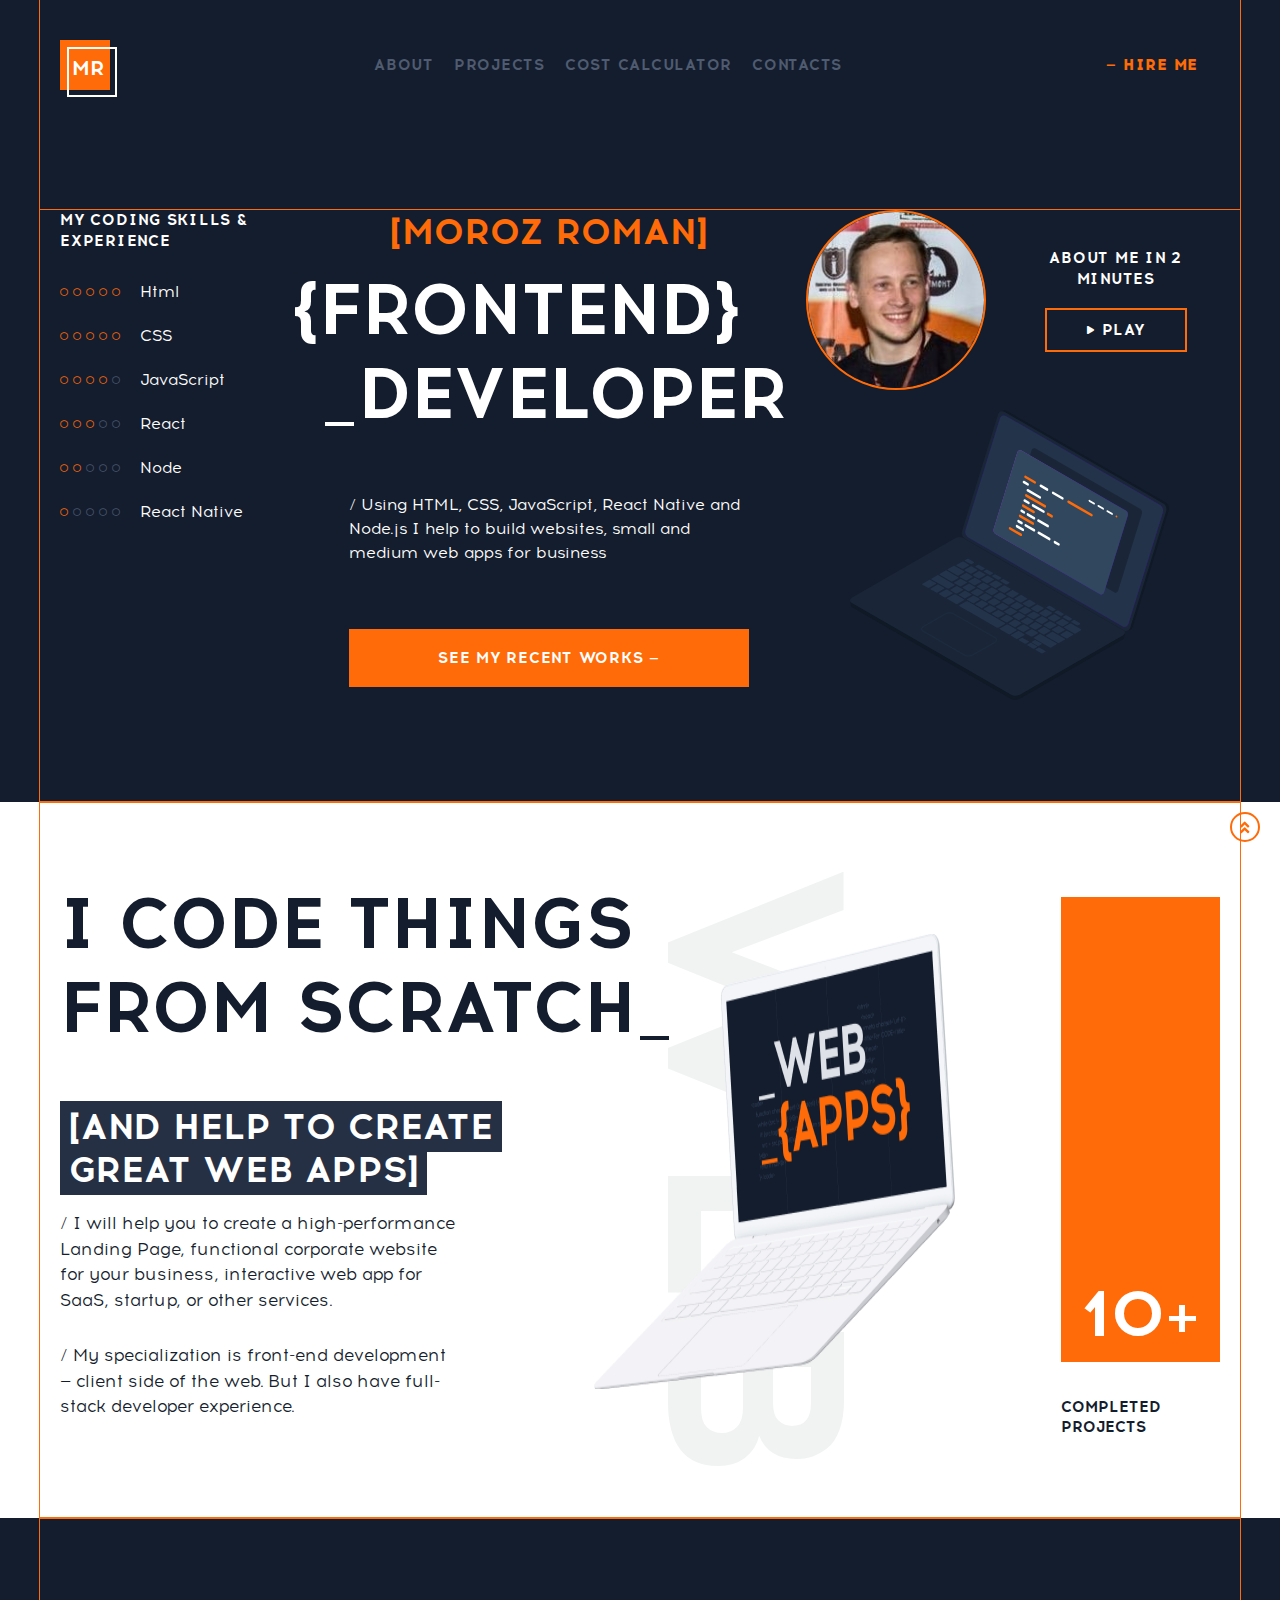
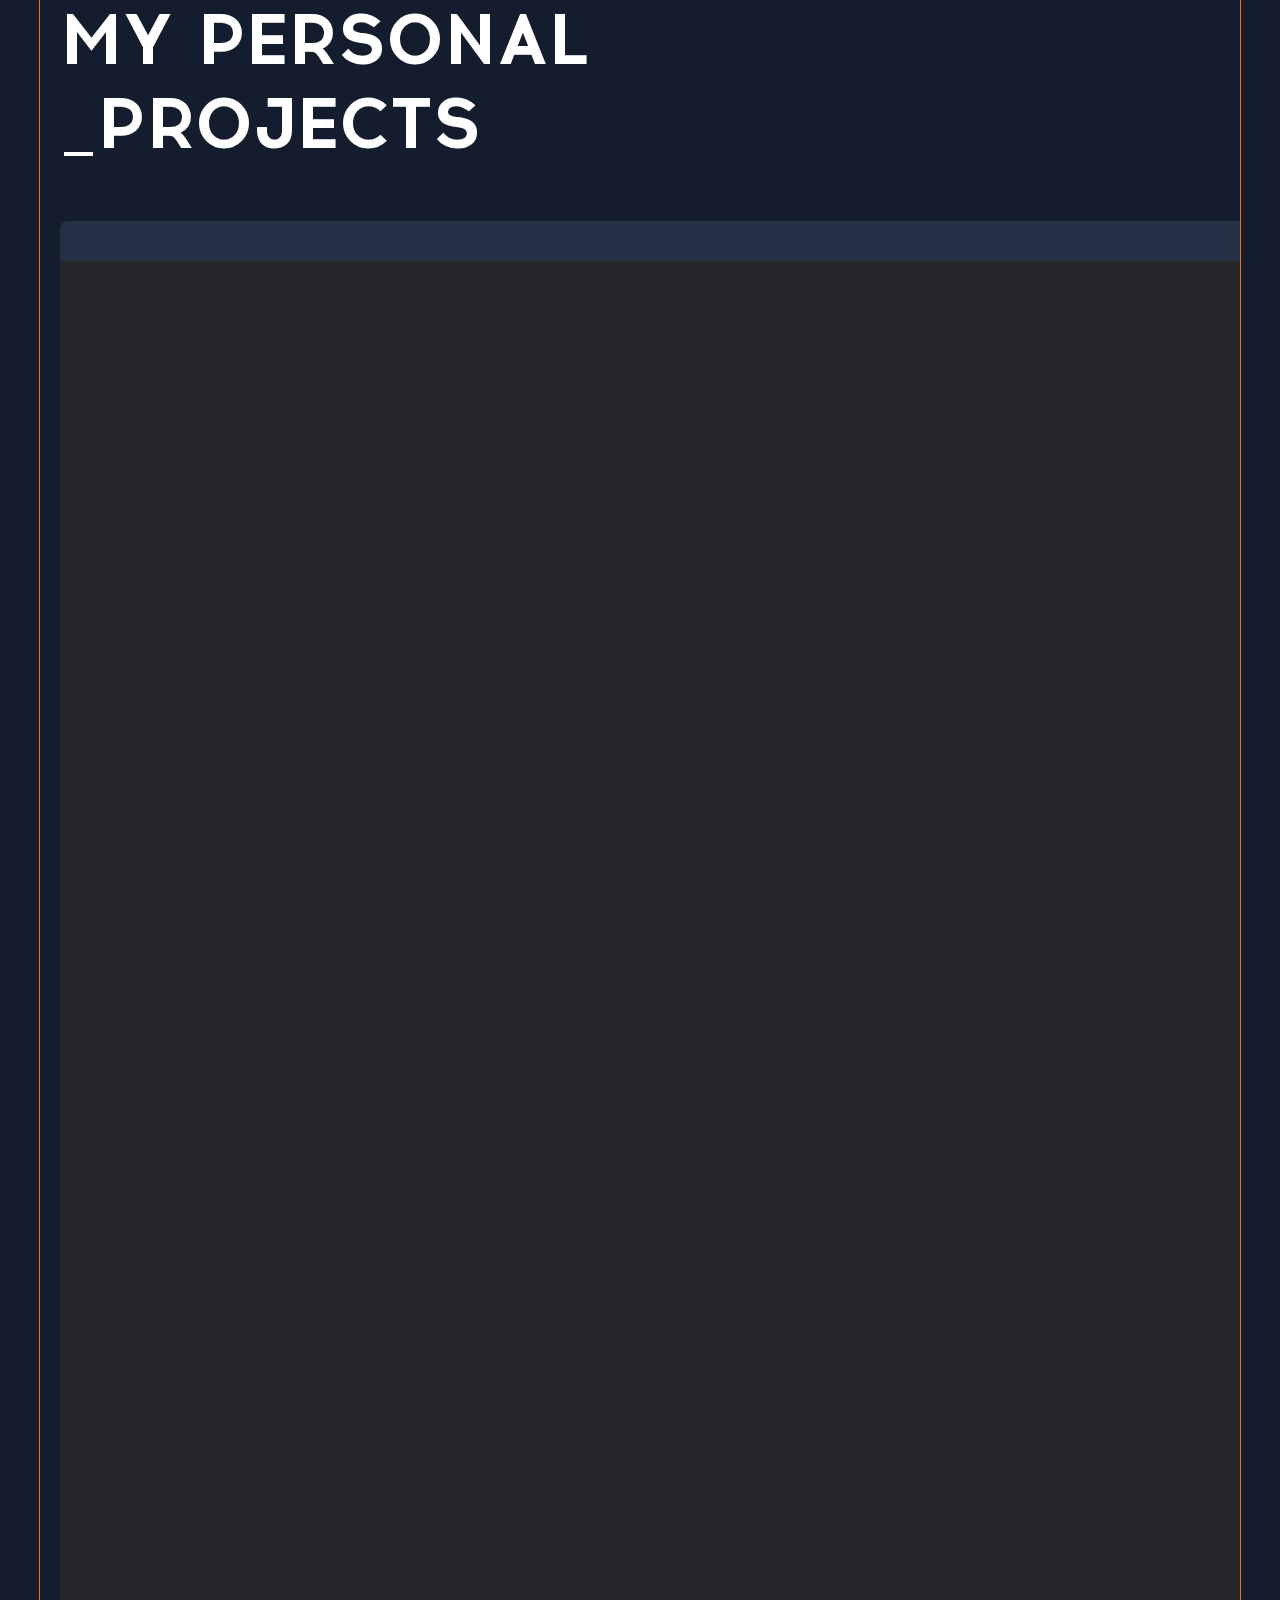
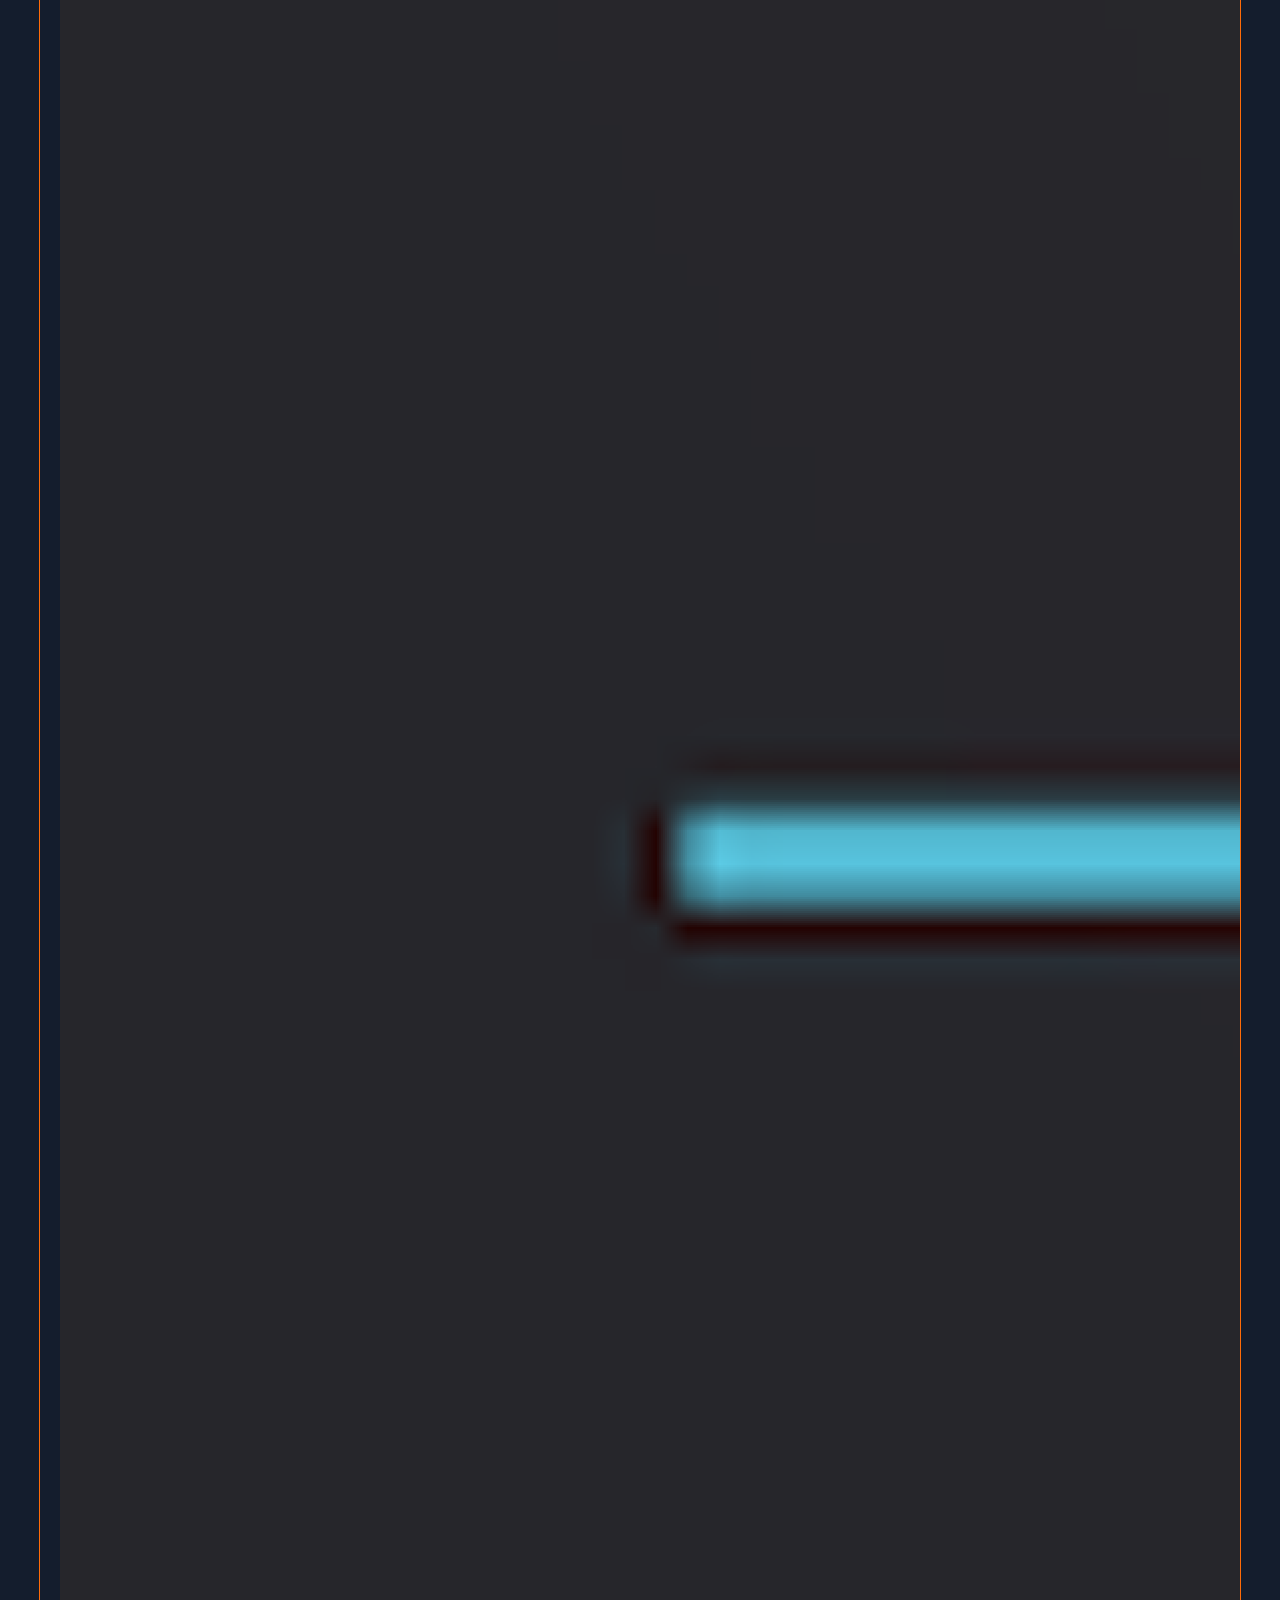
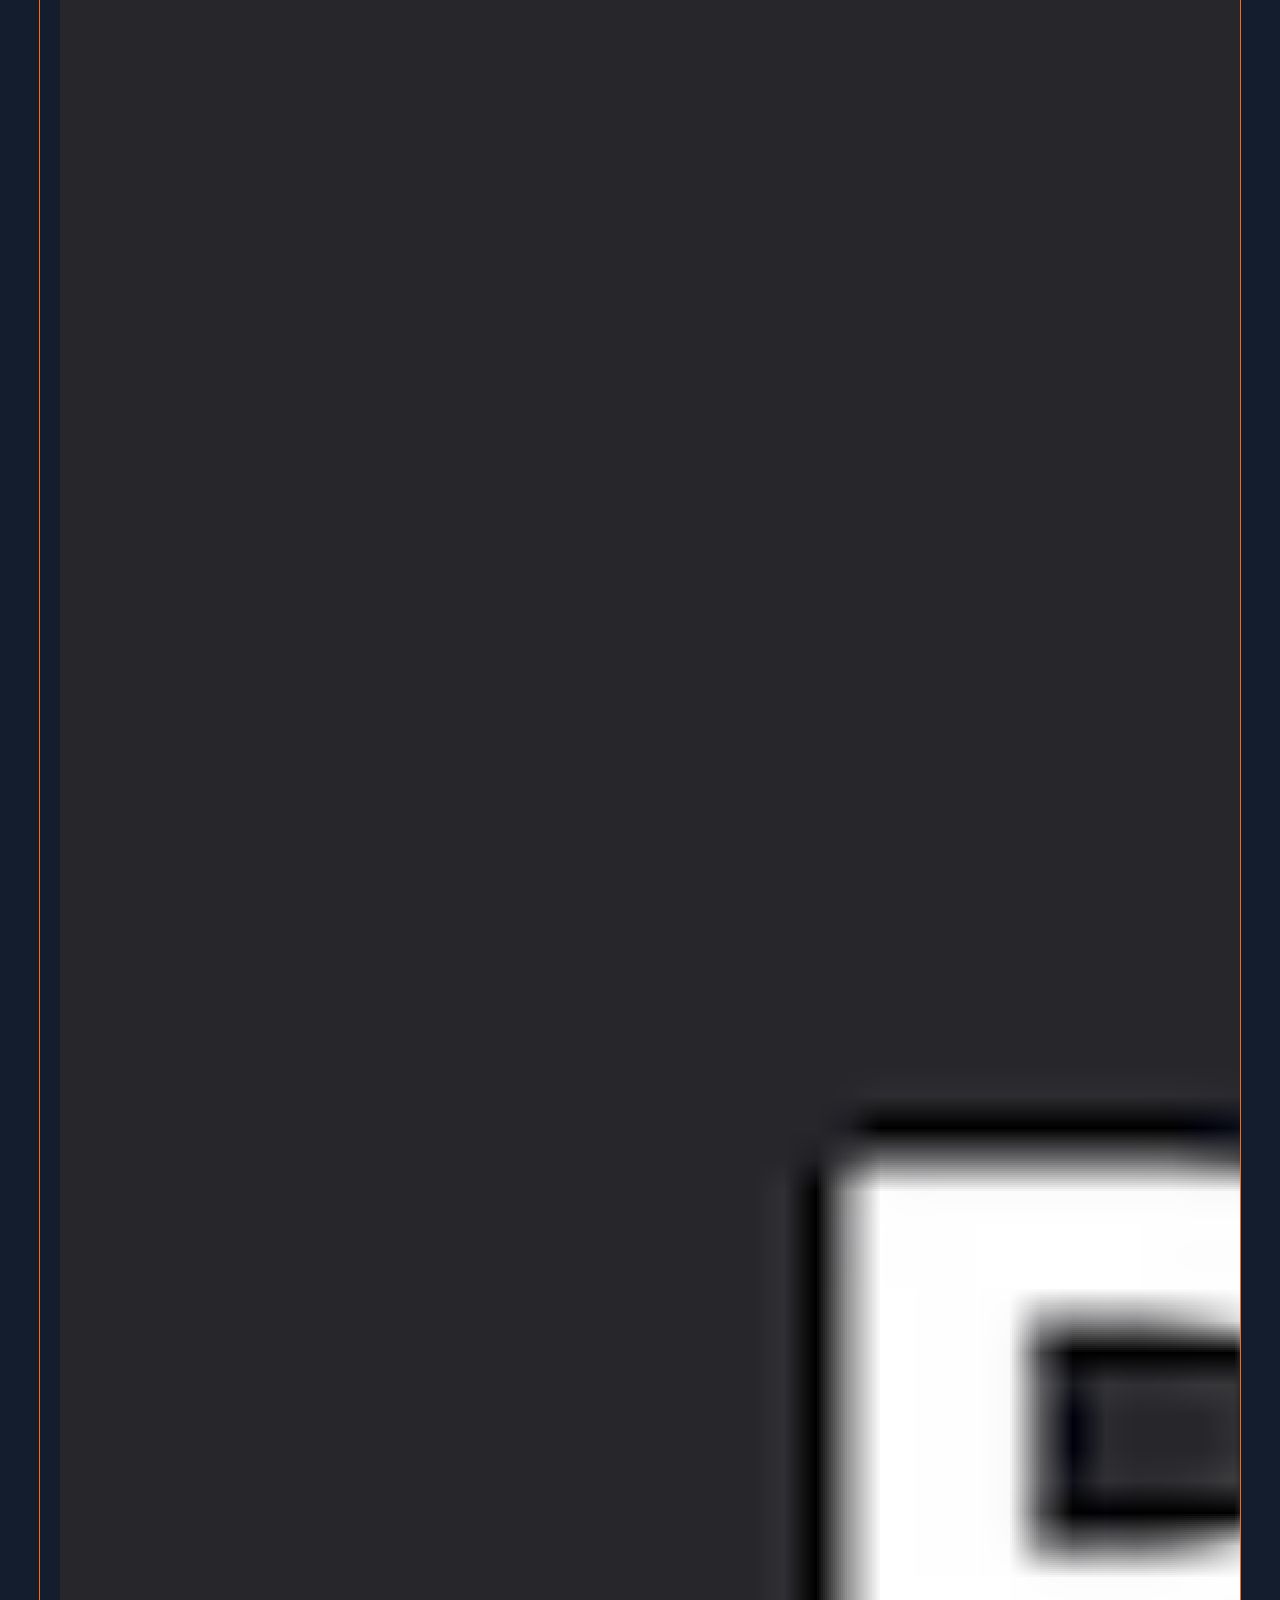
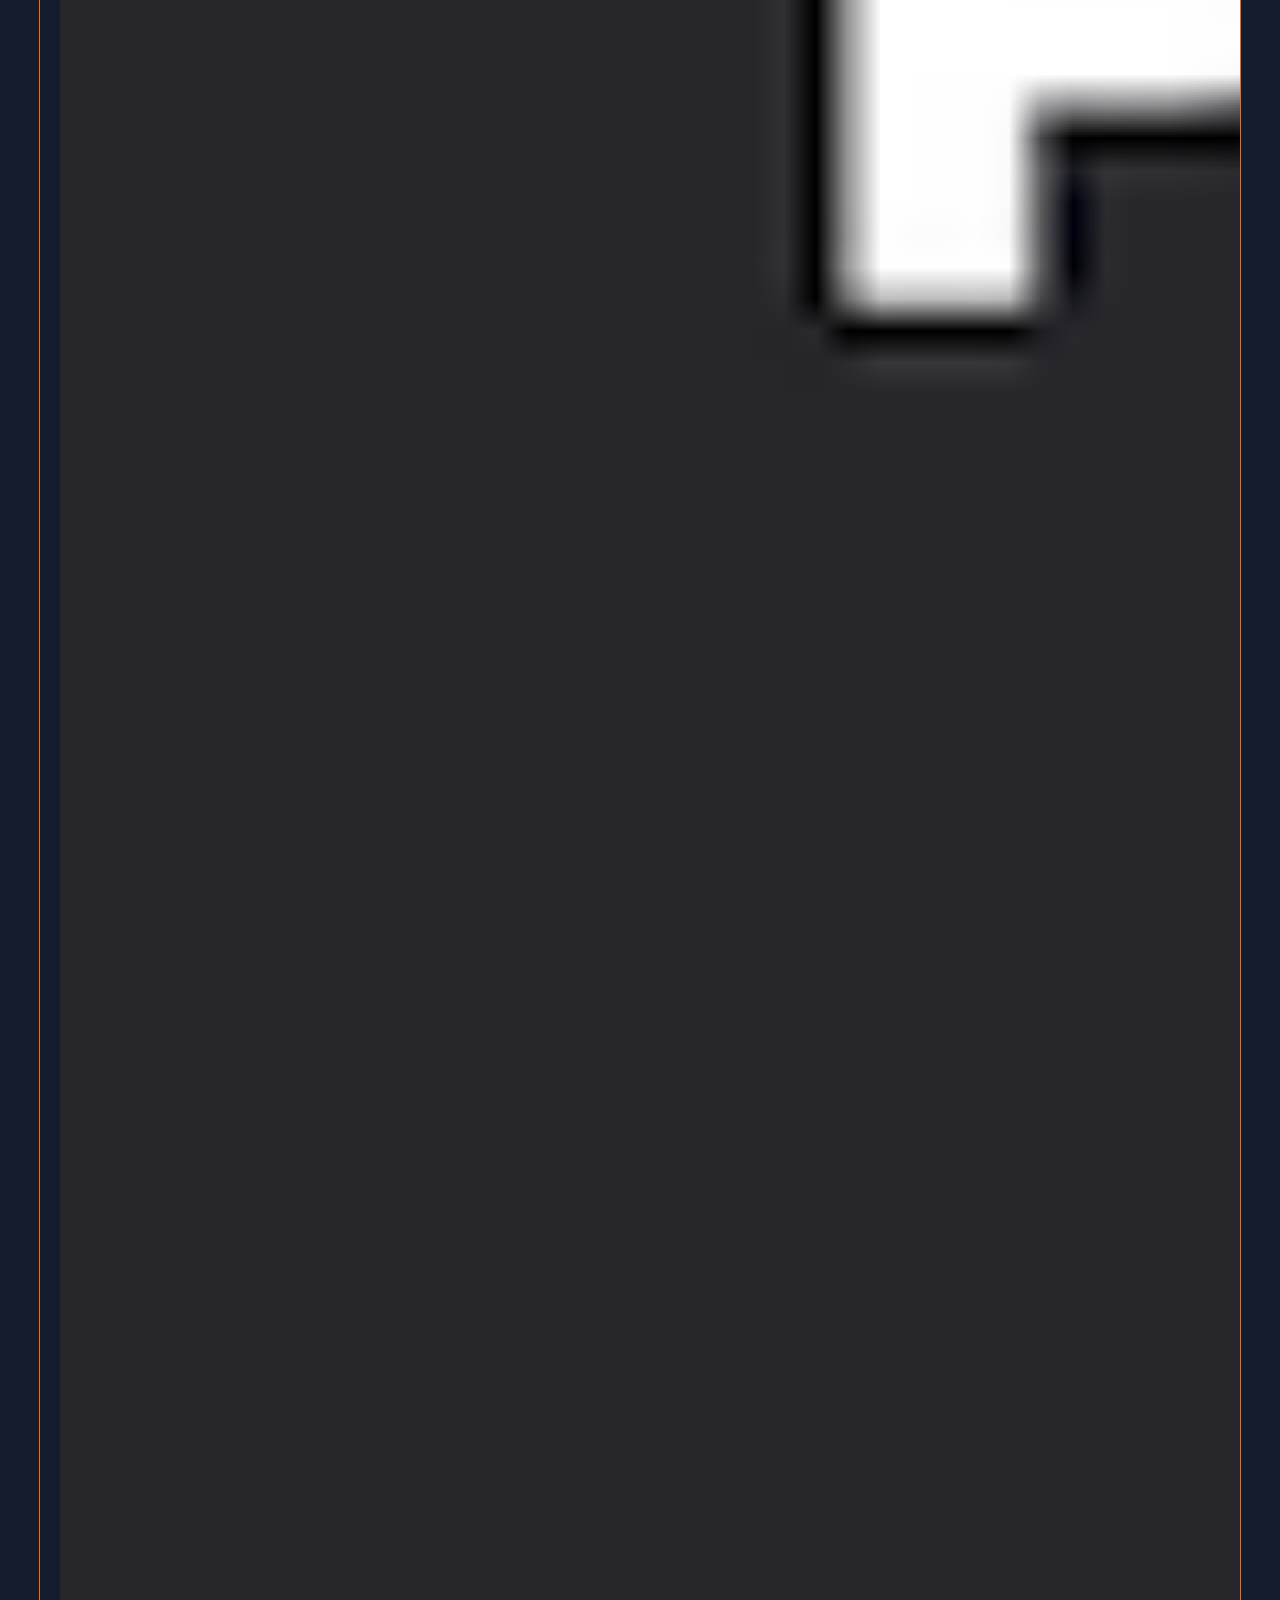
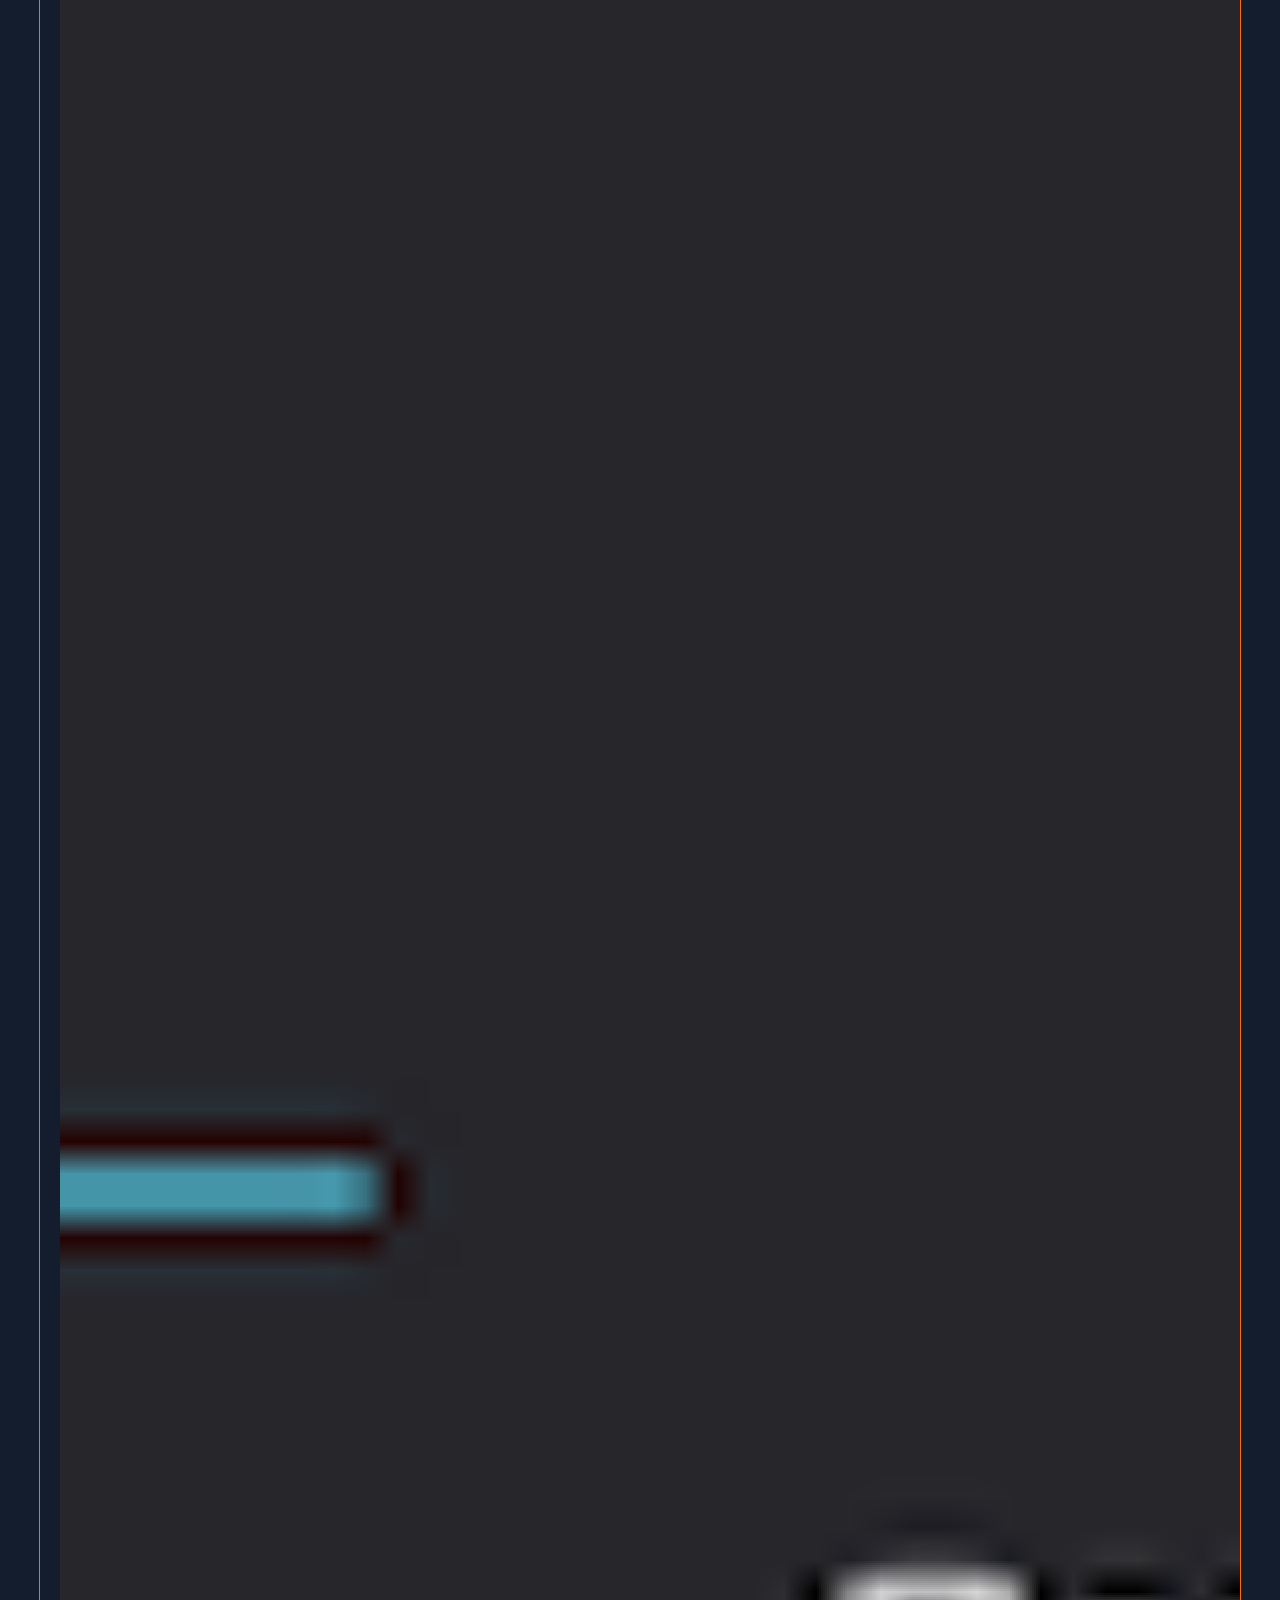
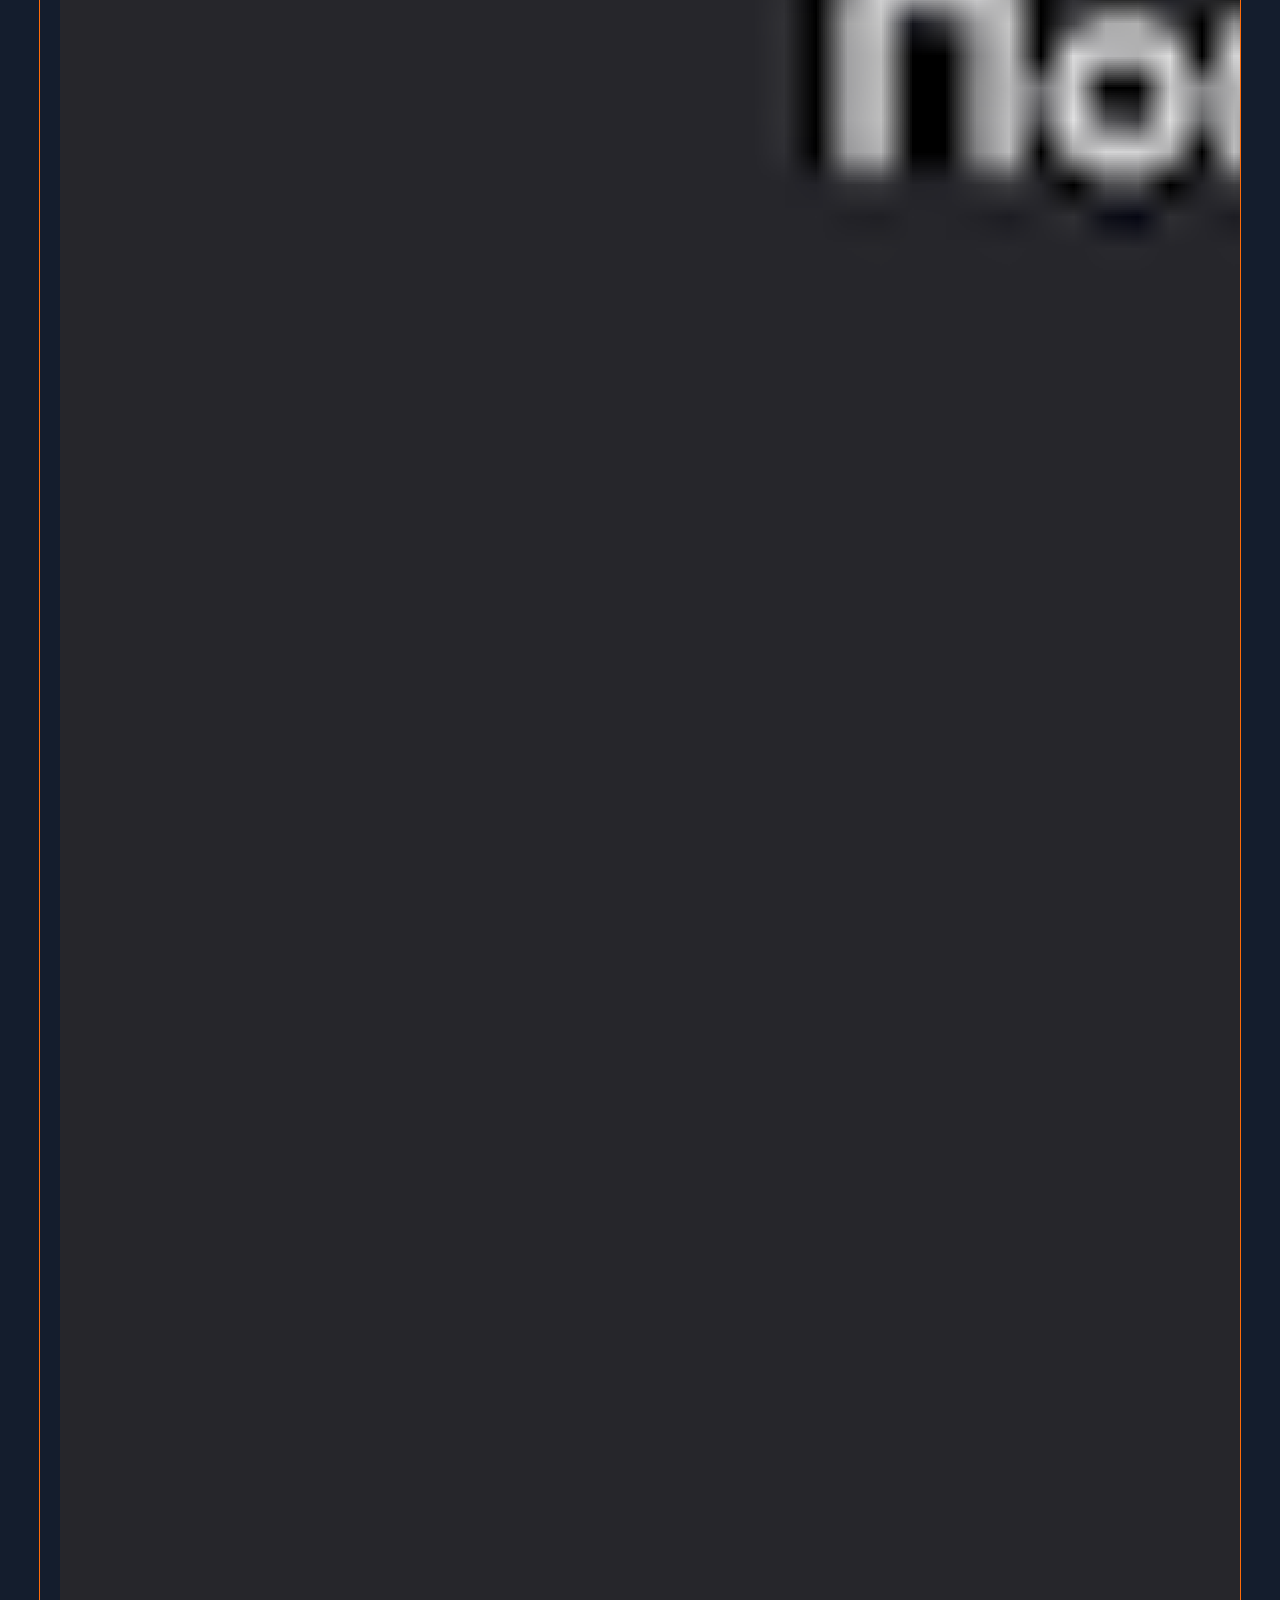
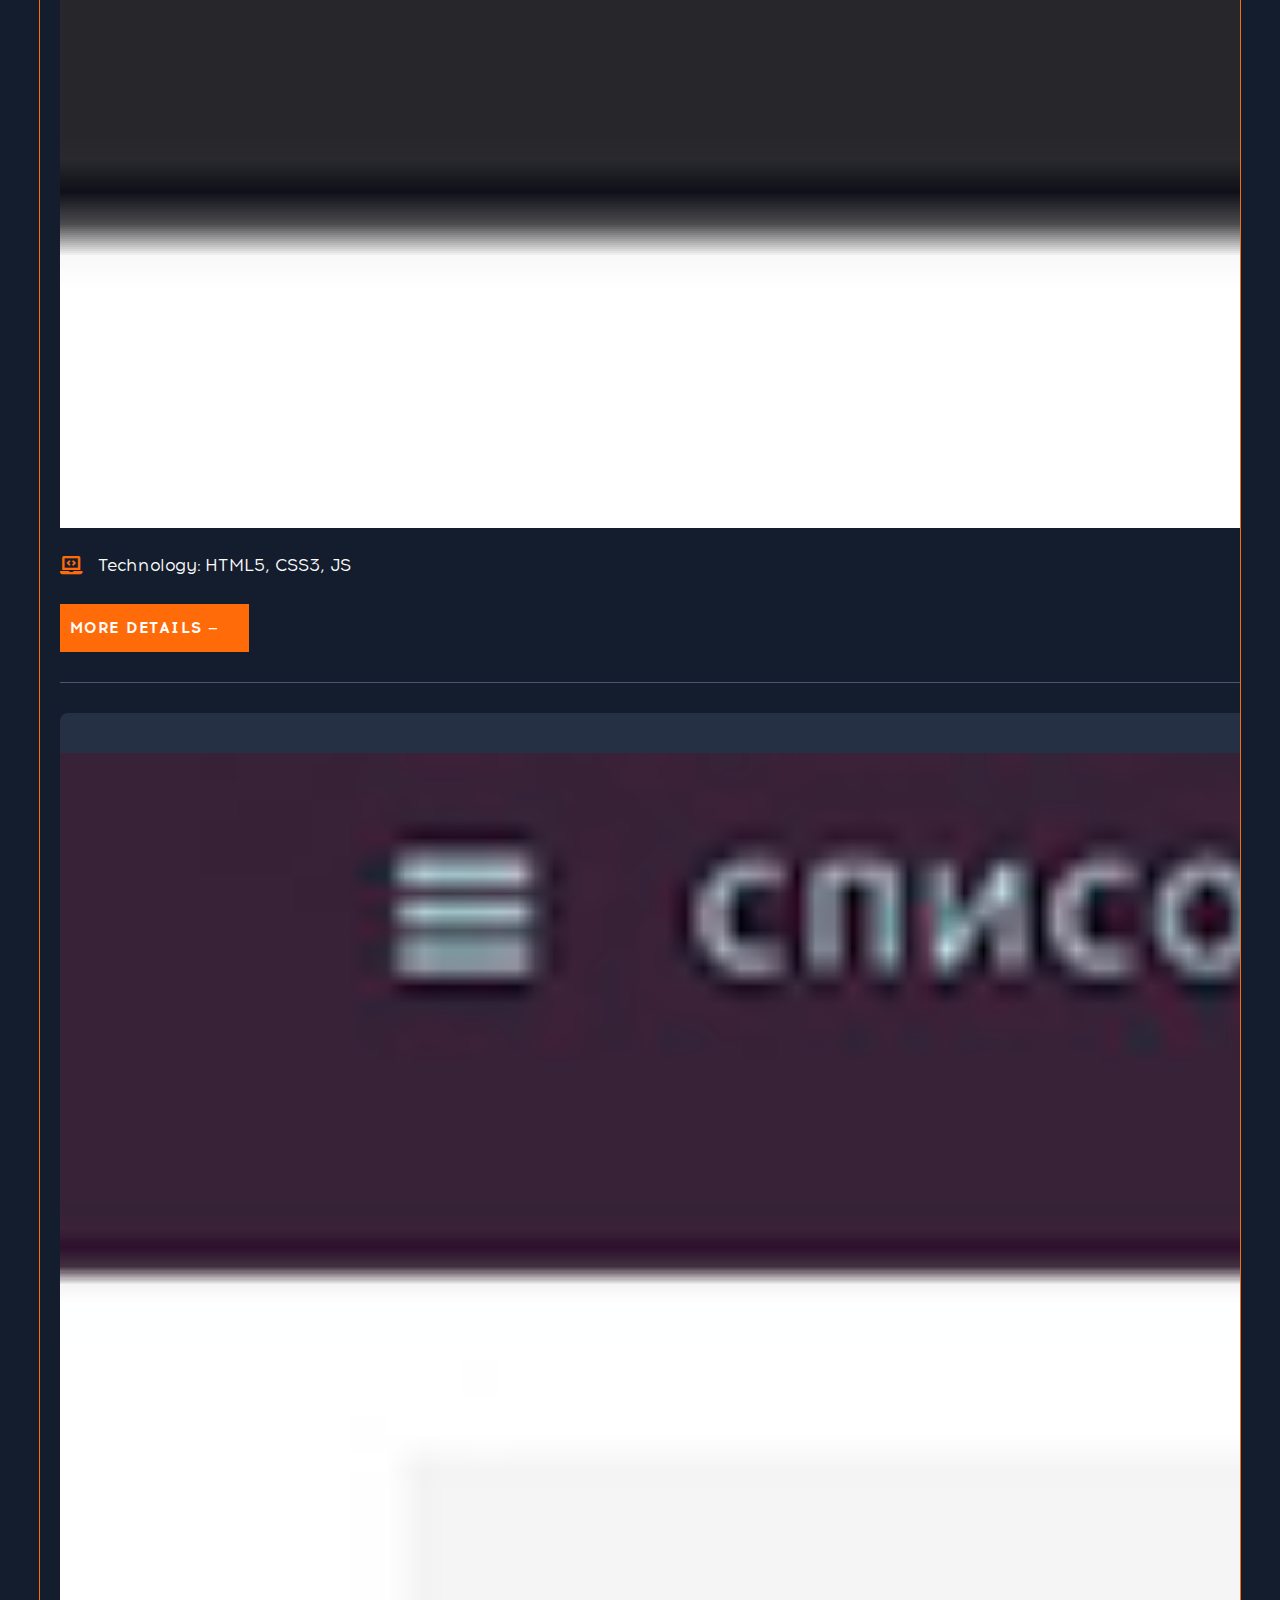
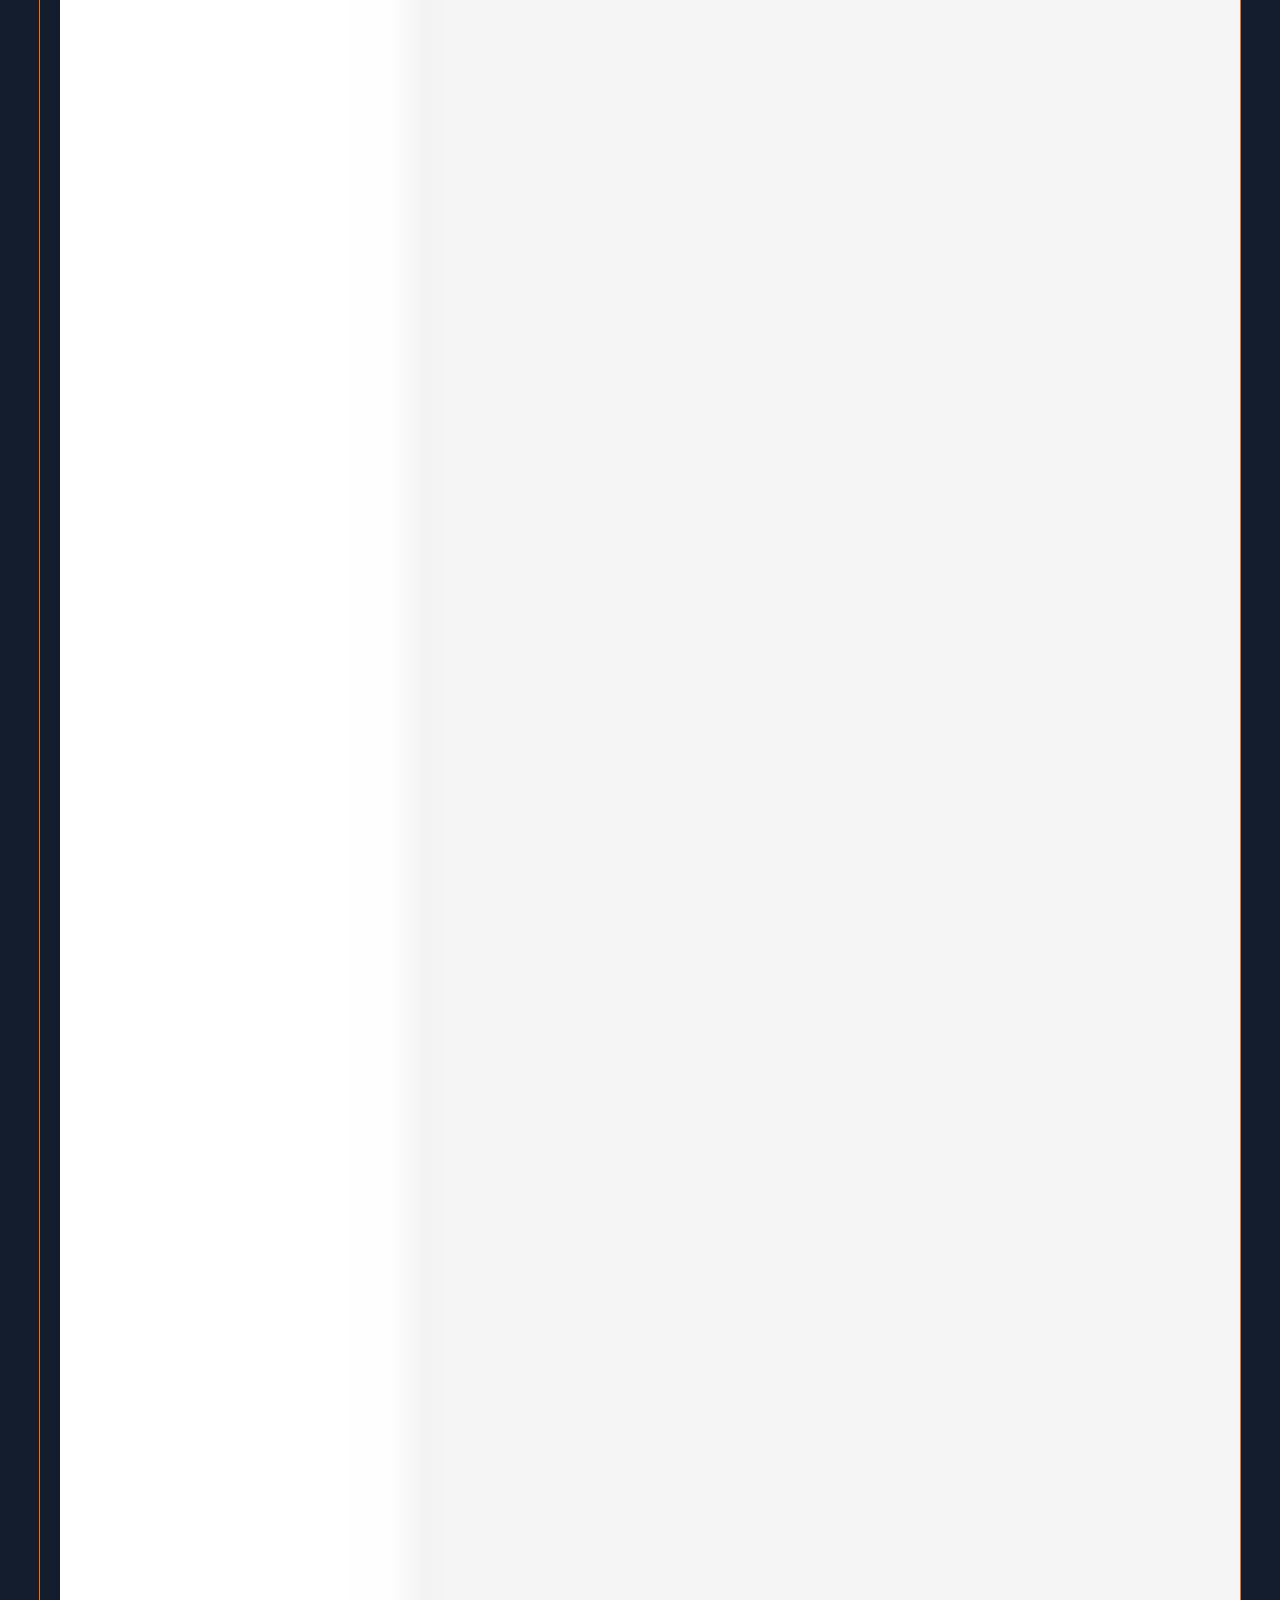
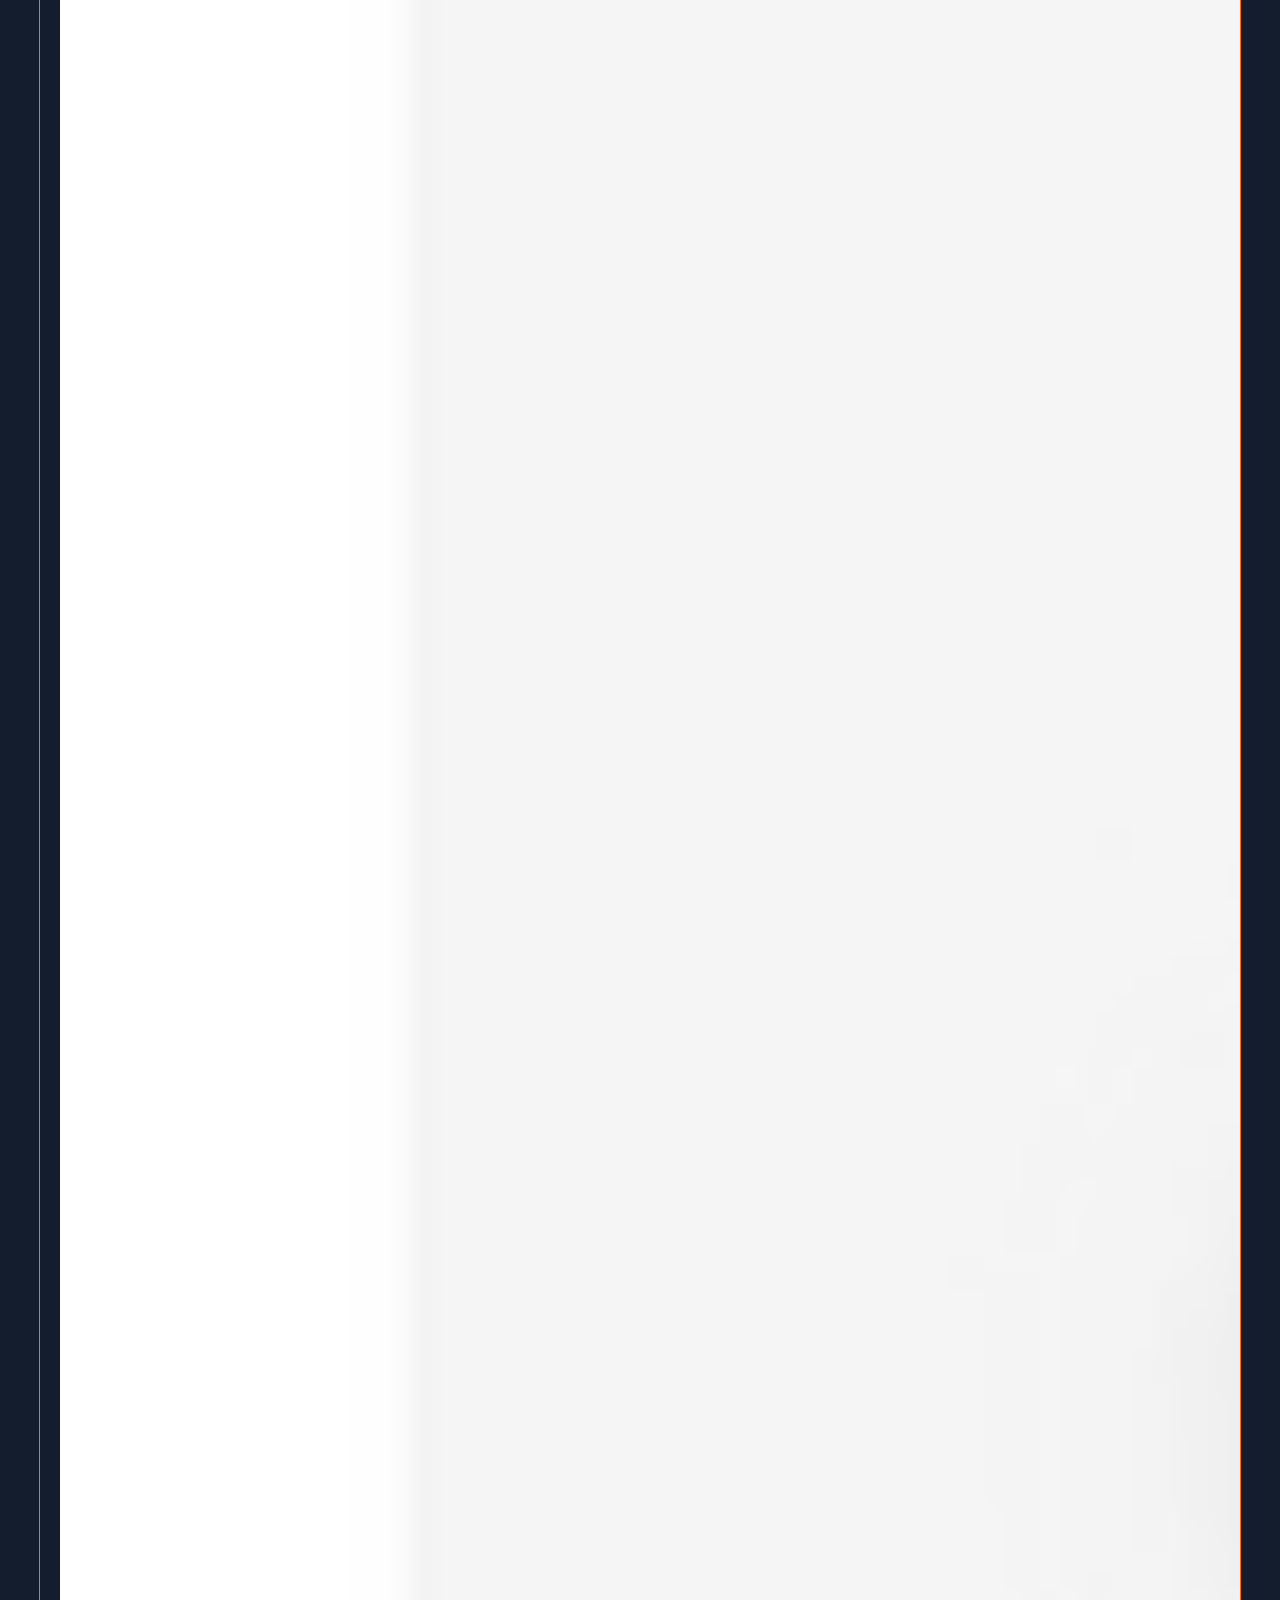
==== commit ffc15d96: "Update index.html" ====
--- a/index.html
+++ b/index.html
@@ -255,37 +255,36 @@
             <!-- карточка-1 -->
             <li class="personal-project__item">
               <div class="personal-project-item-container">
-                <!-- Пагінація -->
-                <div class="projet-item-dot-container">
-                  <div class="projet-item-dot"></div>
-                  <div class="projet-item-dot"></div>
-                  <div class="projet-item-dot"></div>
-                </div>
-
+                <!-- Slider main container -->
                 <div class="swiper-container">
+                  <!-- Additional required wrapper -->
                   <div class="swiper-wrapper">
                     <img
-                      class="personal-project-img swiper-slide"
+                      class="swiper-slide personal-project-img "
                       src="img/img/projects/personal/full-stack/full-stack-1.png"
                       alt="full-stack-project-1"
                     />
                     <img
-                      class="personal-project-img swiper-slide"
+                      class="swiper-slide personal-project-img "
                       src="img/img/projects/personal/full-stack/full-stack-2.png"
                       alt="full-stack-project-2"
                     />
                     <img
-                      class="personal-project-img swiper-slide"
+                      class="swiper-slide personal-project-img "
                       src="img/img/projects/personal/full-stack/full-stack-3.png"
                       alt="full-stack-project-3"
                     />
                     <img
-                      class="personal-project-img swiper-slide"
+                      class="swiper-slide personal-project-img "
                       src="img/img/projects/personal/full-stack/full-stack-4.png"
                       alt="full-stack-project-4"
                     />
                   </div>
+                  <!-- If we need pagination -->
                   <div class="swiper-pagination"></div>
+                  <!-- If we need navigation buttons -->
+                  <div class="swiper-button-prev invisible"></div>
+                  <div class="swiper-button-next invisible"></div>
                 </div>
               </div>
               <p class="personal-project-name">
@@ -297,16 +296,32 @@
             <!-- карточка-2 -->
             <li class="personal-project__item">
               <div class="personal-project-item-container">
-                <div class="projet-item-dot-container">
-                  <div class="projet-item-dot"></div>
-                  <div class="projet-item-dot"></div>
-                  <div class="projet-item-dot"></div>
+                <!-- Slider main container -->
+                <div class="swiper-container">
+                  <!-- Additional required wrapper -->
+                  <div class="swiper-wrapper">
+                    <img 
+                      class="swiper-slide personal-project-img " 
+                      src="img/img/projects/personal/wedding/wedding-1.jpg"
+                      alt="wedding-project-1"
+                    />
+                    <img 
+                      class="swiper-slide personal-project-img " 
+                      src="img/img/projects/personal/wedding/wedding-2.jpg"
+                      alt="wedding-project-2"
+                    />
+                    <img 
+                      class="swiper-slide personal-project-img " 
+                      src="img/img/projects/personal/wedding/wedding-3.jpg"
+                      alt="wedding-project-3"
+                    />
+                  </div>
+                  <!-- If we need pagination -->
+                  <div class="swiper-pagination"></div>
+                  <!-- If we need navigation buttons -->
+                  <div class="swiper-button-prev invisible"></div>
+                  <div class="swiper-button-next invisible"></div>
                 </div>
-                <img
-                  src="img/img/projects/personal/wedding.jpg"
-                  alt="wedding website"
-                  class="personal-project-img"
-                />
               </div>
               <p class="personal-project-name">
                 <i class="fas fa-laptop-code personal-project-icon"></i>
@@ -317,16 +332,32 @@
             <!-- карточка-3 -->
             <li class="personal-project__item">
               <div class="personal-project-item-container">
-                <div class="projet-item-dot-container">
-                  <div class="projet-item-dot"></div>
-                  <div class="projet-item-dot"></div>
-                  <div class="projet-item-dot"></div>
+                <!-- Slider main container -->
+                <div class="swiper-container">
+                  <!-- Additional required wrapper -->
+                  <div class="swiper-wrapper">
+                    <img 
+                      class="swiper-slide personal-project-img"
+                      src="img/img/projects/personal/pro-test/pro-test-1.jpg"
+                      alt="pro-test-image-1"
+                    />
+                    <img 
+                      class="swiper-slide personal-project-img"
+                      src="img/img/projects/personal/pro-test/pro-test-2.jpg"
+                      alt="pro-test-image-2"
+                    />
+                    <img 
+                      class="swiper-slide personal-project-img"
+                      src="img/img/projects/personal/pro-test/pro-test-3.jpg"
+                      alt="pro-test-image-3"
+                    />
+                  </div>
+                  <!-- If we need pagination -->
+                  <div class="swiper-pagination"></div>
+                  <!-- If we need navigation buttons -->
+                  <div class="swiper-button-prev invisible"></div>
+                  <div class="swiper-button-next invisible"></div>
                 </div>
-                <img
-                  src="img/img/projects/personal/pro-test.jpg"
-                  alt="pro test website"
-                  class="personal-project-img"
-                />
               </div>
               <p class="personal-project-name">
                 <i class="fas fa-laptop-code personal-project-icon"></i>
@@ -337,16 +368,29 @@
             <!-- карточка-4 -->
             <li class="personal-project__item">
               <div class="personal-project-item-container">
-                <div class="projet-item-dot-container">
-                  <div class="projet-item-dot"></div>
-                  <div class="projet-item-dot"></div>
-                  <div class="projet-item-dot"></div>
+                <!-- Slider main container -->
+                <div class="swiper-container">
+                  <!-- Additional required wrapper -->
+                  <div class="swiper-wrapper">
+                    <img 
+                      class="swiper-slide personal-project-img " 
+                      src="img/img/projects/personal/goit/goit-1.jpg"
+                      alt="goit-project-image-1">
+                    <img 
+                      class="swiper-slide personal-project-img " 
+                      src="img/img/projects/personal/goit/goit-2.jpg"
+                      alt="goit-project-image-2">
+                    <img 
+                      class="swiper-slide personal-project-img " 
+                      src="img/img/projects/personal/goit/goit-3.jpg"
+                      alt="goit-project-image-3">
+                  </div>
+                  <!-- If we need pagination -->
+                  <div class="swiper-pagination"></div>
+                  <!-- If we need navigation buttons -->
+                  <div class="swiper-button-prev invisible"></div>
+                  <div class="swiper-button-next invisible"></div>
                 </div>
-                <img
-                  src="img/img/projects/personal/goit.jpg"
-                  alt="goit website"
-                  class="personal-project-img"
-                />
               </div>
               <p class="personal-project-name">
                 <i class="fas fa-laptop-code personal-project-icon"></i>
@@ -367,19 +411,41 @@
           <h3 class="team-projects__title">Teamwork _projects</h3>
           <ul class="team-project__wrap">
 
-            <!-- карточка -->
+            <!-- карточка-1 -->
             <li class="team-project__item">
               <div class="personal-project-item-container">
-                <div class="projet-item-dot-container">
-                  <div class="projet-item-dot"></div>
-                  <div class="projet-item-dot"></div>
-                  <div class="projet-item-dot"></div>
+                <!-- Slider main container -->
+                <div class="swiper-container">
+                  <!-- Additional required wrapper -->
+                  <div class="swiper-wrapper">
+                    <img 
+                      class="swiper-slide personal-project-img " 
+                      src="img/img/projects/team/questify/questify-1.jpg" 
+                      alt="Questify-project-image-1" 
+                    />
+                    <img 
+                      class="swiper-slide personal-project-img " 
+                      src="img/img/projects/team/questify/questify-2.jpg" 
+                      alt="Questify-project-image-2" 
+                    />
+                    
+                    <img 
+                      class="swiper-slide personal-project-img " 
+                      src="img/img/projects/team/questify/questify-3.jpg" 
+                      alt="Questify-project-image-3" 
+                    />
+                    <img 
+                      class="swiper-slide personal-project-img " 
+                      src="img/img/projects/team/questify/questify-4.jpg" 
+                      alt="Questify-project-image-4" 
+                    />
+                  </div>
+                  <!-- If we need pagination -->
+                  <div class="swiper-pagination"></div>
+                  <!-- If we need navigation buttons -->
+                  <div class="swiper-button-prev invisible"></div>
+                  <div class="swiper-button-next invisible"></div>
                 </div>
-                <img
-                  src="img/img/projects/team/questify.jpg"
-                  alt="quetify app"
-                  class="personal-project-img"
-                />
               </div>
               <p class="team-projects__name">
                 <i class="fas fa-laptop-code team-projects__icon"></i>
@@ -388,40 +454,35 @@
               <button class="btn__more-details" id="team-p1-btn">More details —</button>
             </li>
 
-            <!-- карточка -->
+            <!-- карточка-2 -->
             <li class="team-project__item">
               <div class="personal-project-item-container">
-                <div class="projet-item-dot-container">
-                  <div class="projet-item-dot"></div>
-                  <div class="projet-item-dot"></div>
-                  <div class="projet-item-dot"></div>
+                <!-- Slider main container -->
+                <div class="swiper-container">
+                  <!-- Additional required wrapper -->
+                  <div class="swiper-wrapper">
+                    <img 
+                      class="swiper-slide personal-project-img" 
+                      src="img\img\projects\team\it-test\it-test-1.jpg" 
+                      alt="it-test-project-image-1" 
+                    />
+                    <img 
+                      class="swiper-slide personal-project-img" 
+                      src="img\img\projects\team\it-test\it-test-2.jpg" 
+                      alt="it-test-project-image-2" 
+                    />
+                    <img 
+                      class="swiper-slide personal-project-img" 
+                      src="img\img\projects\team\it-test\it-test-3.jpg" 
+                      alt="it-test-project-image-3" 
+                    />
+                  </div>
+                  <!-- If we need pagination -->
+                  <div class="swiper-pagination"></div>
+                  <!-- If we need navigation buttons -->
+                  <div class="swiper-button-prev invisible"></div>
+                  <div class="swiper-button-next invisible"></div>
                 </div>
-                <img
-                  src="img/img/projects/team/it-test.jpg"
-                  alt="it test app"
-                  class="personal-project-img"
-                />
-              </div>
-              <p class="team-projects__name">
-                <i class="fas fa-laptop-code team-projects__icon"></i>
-                Technology: React.js, Node.js
-              </p>
-              <button class="btn__more-details" id="team-p2-btn">More details —</button>
-            </li>
-
-            <!-- карточка -->
-            <li class="team-project__item">
-              <div class="personal-project-item-container">
-                <div class="projet-item-dot-container">
-                  <div class="projet-item-dot"></div>
-                  <div class="projet-item-dot"></div>
-                  <div class="projet-item-dot"></div>
-                </div>
-                <img
-                  src="img/img/projects/team/it-test.jpg"
-                  alt="it test app"
-                  class="personal-project-img"
-                />
               </div>
               <p class="team-projects__name">
                 <i class="fas fa-laptop-code team-projects__icon"></i>
@@ -704,29 +765,26 @@
               <img 
                 src="img/img/projects/personal/full-stack/full-stack-1.png" 
                 class="swiper-slide project-modal-img" 
-                alt="full stack image 1">
+                alt="full-stack-project-1">
               <img 
                 src="img/img/projects/personal/full-stack/full-stack-2.png" 
                 class="swiper-slide project-modal-img" 
-                alt="full stack image 2">
+                alt="full-stack-project-2">
               <img 
                 src="img/img/projects/personal/full-stack/full-stack-3.png" 
                 class="swiper-slide project-modal-img" 
-                alt="full stack image 3">
+                alt="full-stack-project-3">
               <img 
                 src="img/img/projects/personal/full-stack/full-stack-4.png" 
                 class="swiper-slide project-modal-img" 
-                alt="full stack image 4">
+                alt="full-stack-project-4">
             </div>
             <!-- If we need pagination -->
             <div class="swiper-pagination"></div>
 
             <!-- If we need navigation buttons -->
-            <div class="swiper-button-prev tablet-element desktop-element"></div>
-            <div class="swiper-button-next tablet-element desktop-element"></div>
-
-            <!-- If we need scrollbar -->
-            <div class="swiper-scrollbar"></div>
+            <div class="swiper-button-prev invisible"></div>
+            <div class="swiper-button-next invisible"></div>
           </div>
 
           <a
@@ -770,25 +828,23 @@
               <img 
                 src="img/img/projects/personal/wedding/wedding-1.jpg" 
                 class="swiper-slide project-modal-img" 
-                alt="wedding image 1">
+                alt="wedding-project-1">
               <img 
                 src="img/img/projects/personal/wedding/wedding-2.jpg" 
                 class="swiper-slide project-modal-img" 
-                alt="wedding image 2">
+                alt="wedding-project-2">
               <img 
                 src="img/img/projects/personal/wedding/wedding-3.jpg" 
                 class="swiper-slide project-modal-img" 
-                alt="wedding image 3">
+                alt="wedding-project-3">
             </div>
             <!-- If we need pagination -->
             <div class="swiper-pagination"></div>
 
             <!-- If we need navigation buttons -->
-            <div class="swiper-button-prev tablet-element desktop-element"></div>
-            <div class="swiper-button-next tablet-element desktop-element"></div>
-
-            <!-- If we need scrollbar -->
-            <div class="swiper-scrollbar"></div>
+            <div class="swiper-button-prev invisible"></div>
+            <div class="swiper-button-next invisible"></div>
+
           </div>
 
           <a
@@ -824,28 +880,26 @@
             <!-- Additional required wrapper -->
             <div class="swiper-wrapper">
               <!-- Slides -->
-              <img 
+              <img
+                class="swiper-slide project-modal-img" 
                 src="img/img/projects/personal/pro-test/pro-test-1.jpg" 
+                alt="pro-test-image-1">
+              <img 
                 class="swiper-slide project-modal-img" 
-                alt="pro-test image 1">
-              <img 
                 src="img/img/projects/personal/pro-test/pro-test-2.jpg" 
+                alt="pro-test-image-2">
+              <img 
                 class="swiper-slide project-modal-img" 
-                alt="pro-test image 2">
-              <img 
                 src="img/img/projects/personal/pro-test/pro-test-3.jpg" 
-                class="swiper-slide project-modal-img" 
-                alt="pro-test image 3">
+                alt="pro-test-image-3">
             </div>
             <!-- If we need pagination -->
             <div class="swiper-pagination"></div>
 
             <!-- If we need navigation buttons -->
-            <div class="swiper-button-prev tablet-element desktop-element"></div>
-            <div class="swiper-button-next tablet-element desktop-element"></div>
-
-            <!-- If we need scrollbar -->
-            <div class="swiper-scrollbar"></div>
+            <div class="swiper-button-prev invisible"></div>
+            <div class="swiper-button-next invisible"></div>
+
           </div>
 
           <a
@@ -877,9 +931,20 @@
                 <!-- Slides -->
               <img
                 class="project-modal-img"
-                src="img/img/projects/personal/goit.jpg"
-                alt="goit project image 1"
+                src="img/img/projects/personal/goit/goit-1.jpg"
+                alt="goit-project-image-1"
               />
+              <img 
+                class="project-modal-img" 
+                src="img/img/projects/personal/goit/goit-2.jpg" 
+                alt="goit-project-image-2" 
+              />
+              <img 
+                class="project-modal-img" 
+                src="img/img/projects/personal/goit/goit-3.jpg" 
+                alt="goit-project-image-3" 
+              />
+              
 
               <a
                 href="https://goit.ua/"
@@ -891,11 +956,8 @@
             <div class="swiper-pagination"></div>
 
             <!-- If we need navigation buttons -->
-            <div class="swiper-button-prev tablet-element desktop-element"></div>
-            <div class="swiper-button-next tablet-element desktop-element"></div>
-
-            <!-- If we need scrollbar -->
-            <div class="swiper-scrollbar"></div>
+            <div class="swiper-button-prev invisible"></div>
+            <div class="swiper-button-next invisible"></div>
           </div>
           
           <p class="project-modal-text">
@@ -929,8 +991,24 @@
             <div class="swiper-wrapper">
               <img
                 class="project-modal-img"
-                src="img/img/projects/team/questify.jpg"
-                alt="Questify project image 1"
+                src="img/img/projects/team/questify/questify-1.jpg"
+                alt="Questify-project-image-1"
+              />
+              <img 
+                class="project-modal-img" 
+                src="img/img/projects/team/questify/questify-2.jpg" 
+                alt="Questify-project-image-2" 
+              />
+
+              <img 
+                class="project-modal-img" 
+                src="img/img/projects/team/questify/questify-3.jpg" 
+                alt="Questify-project-image-3" 
+              />
+              <img 
+                class="project-modal-img" 
+                src="img/img/projects/team/questify/questify-4.jpg" 
+                alt="Questify-project-image-4" 
               />
 
               
@@ -972,8 +1050,18 @@
             <div class="swiper-wrapper">
               <img
                 class="project-modal-img"
-                src="img/img/projects/team/it-test.jpg"
-                alt="it-test project image 1"
+                src="img\img\projects\team\it-test\it-test-1.jpg"
+                alt="it-test-project-image-1"
+              />
+              <img 
+                class="project-modal-img" 
+                src="img\img\projects\team\it-test\it-test-2.jpg" 
+                alt="it-test-project-image-2" 
+              />
+              <img 
+                class="project-modal-img" 
+                src="img\img\projects\team\it-test\it-test-3.jpg" 
+                alt="it-test-project-image-3" 
               />
             </div>
           </div>
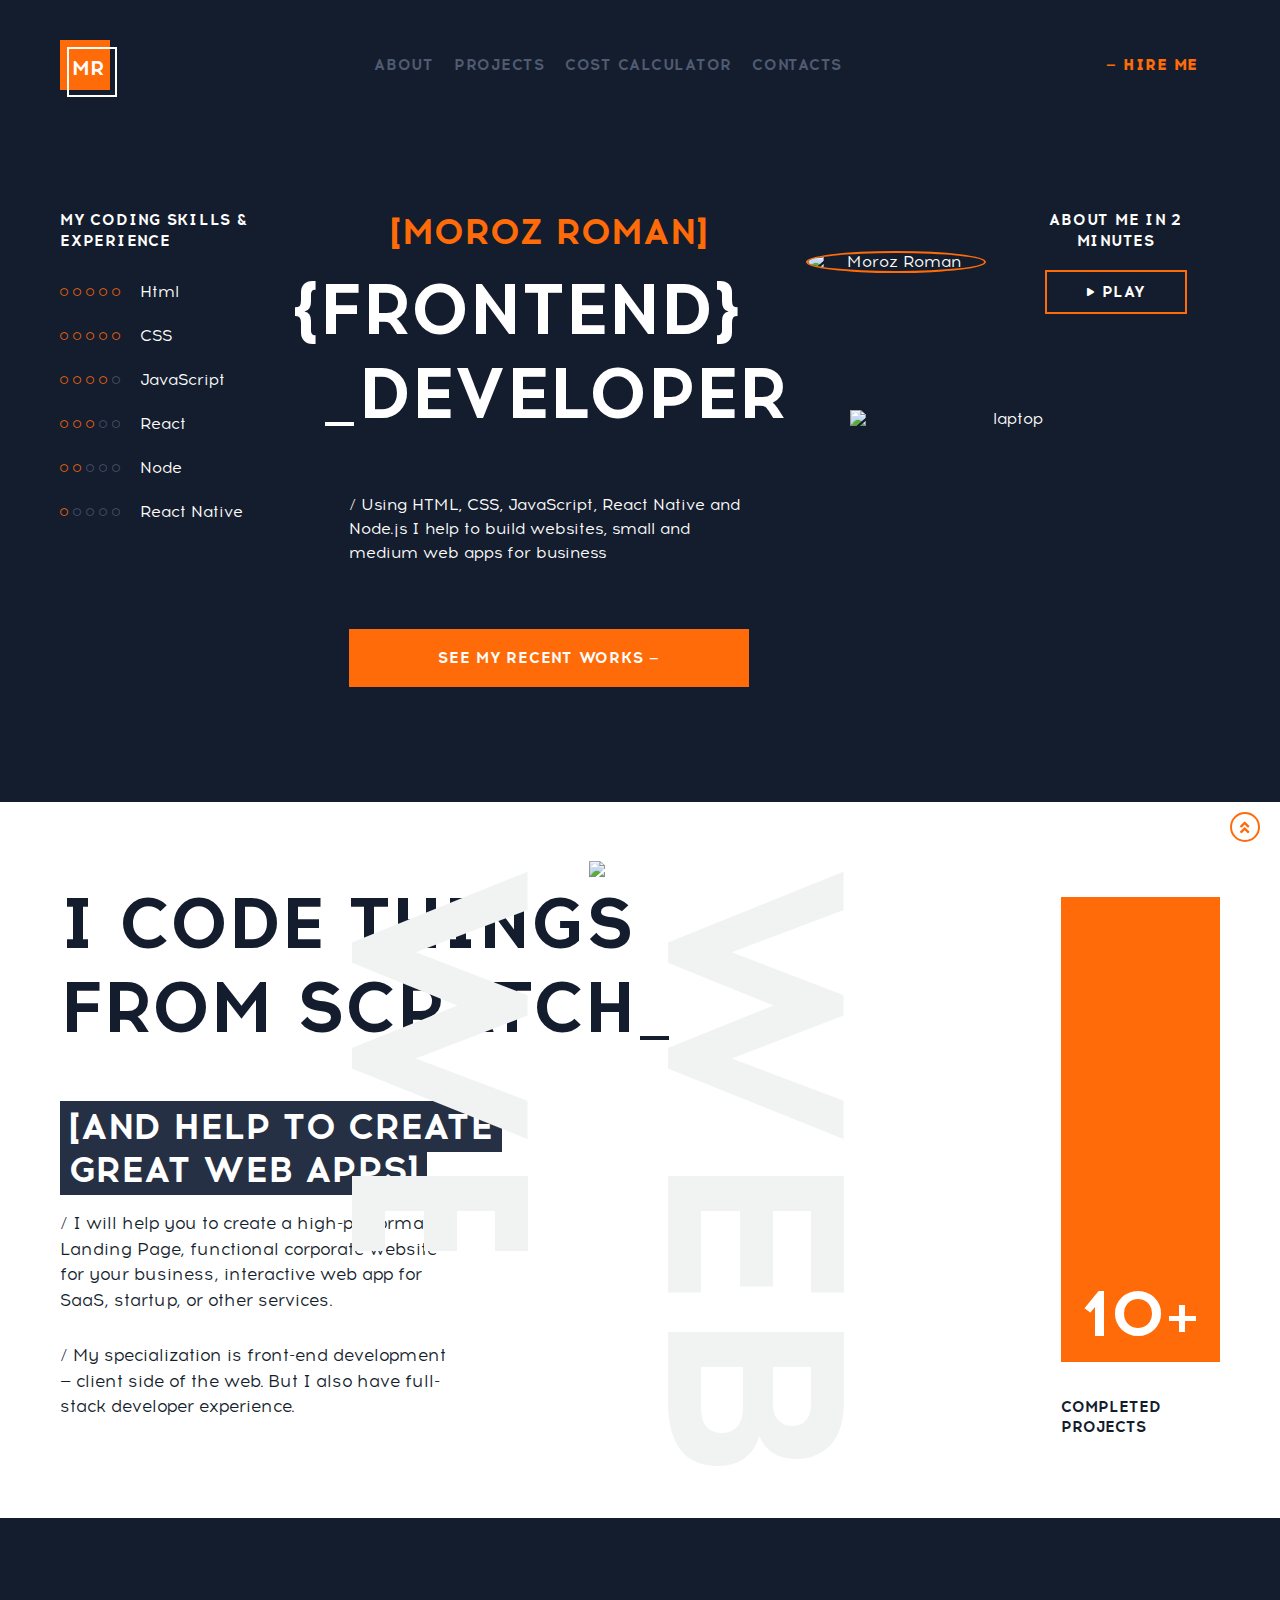
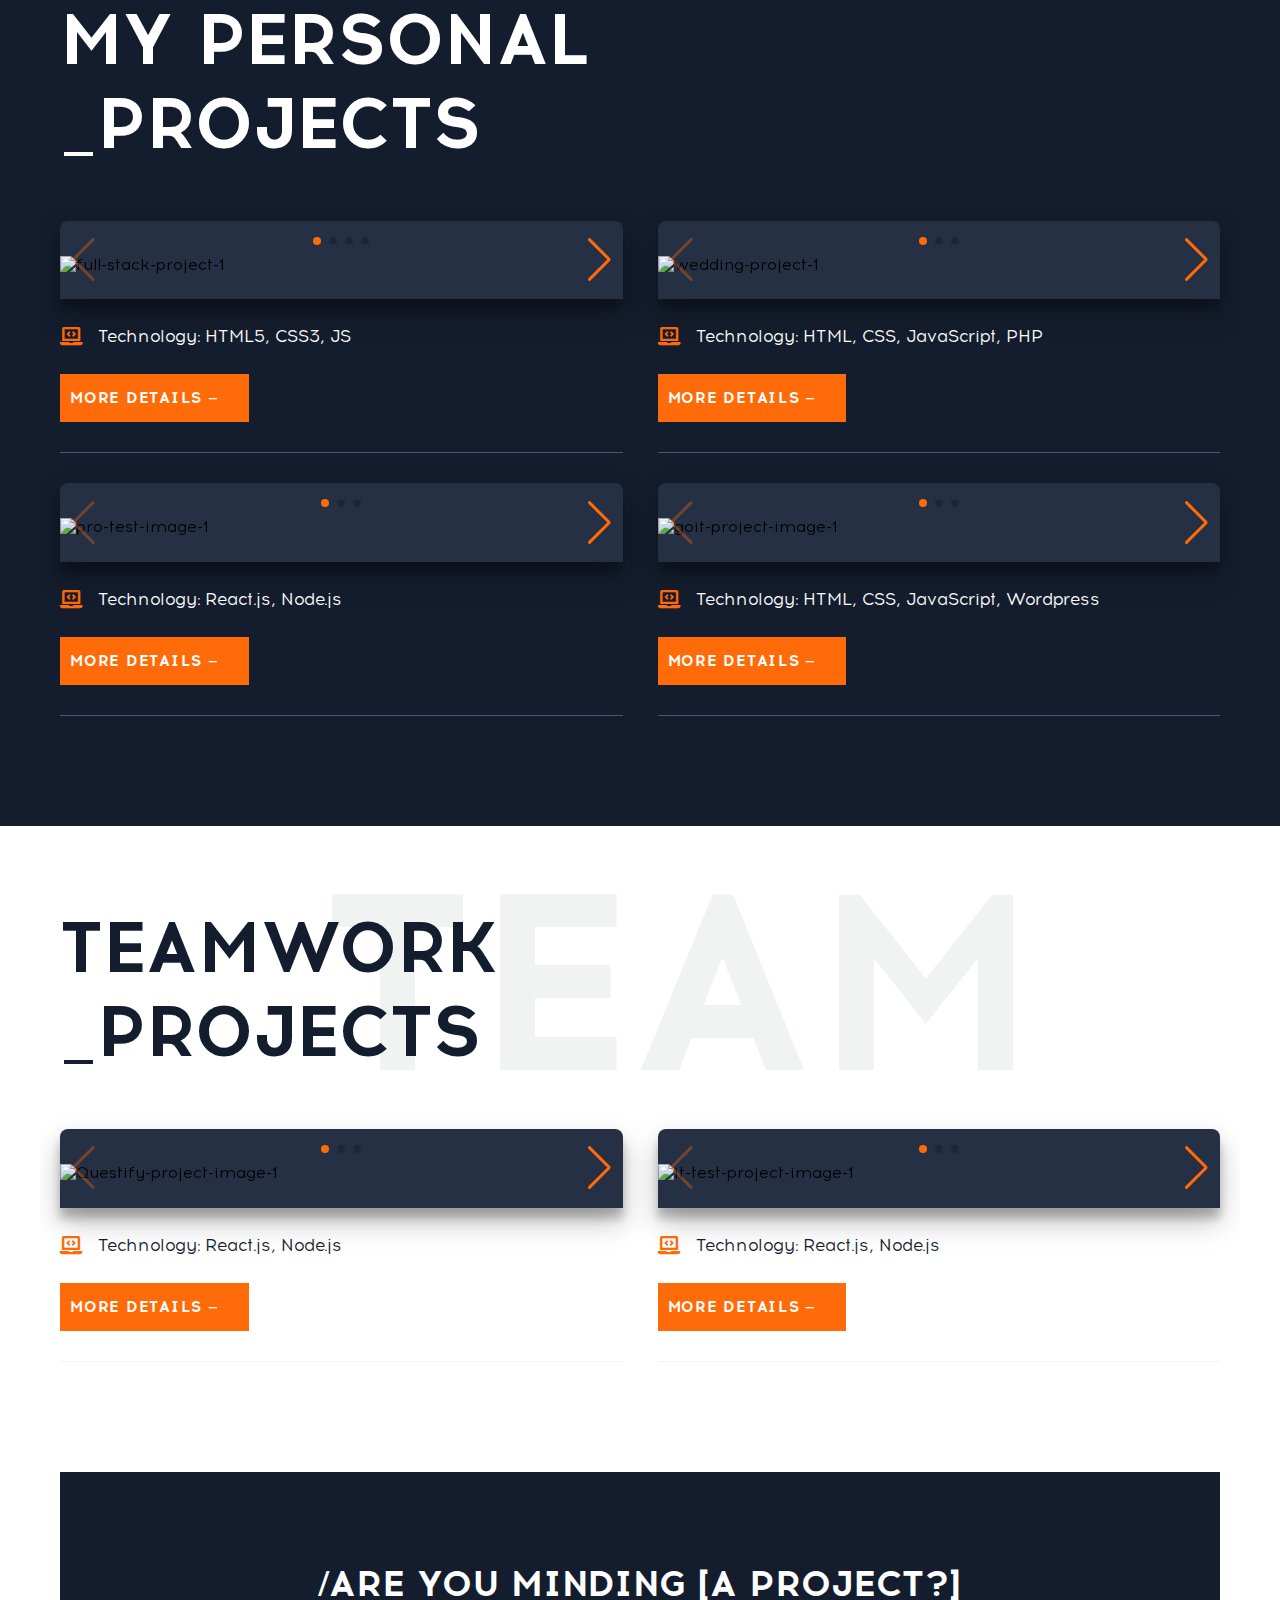
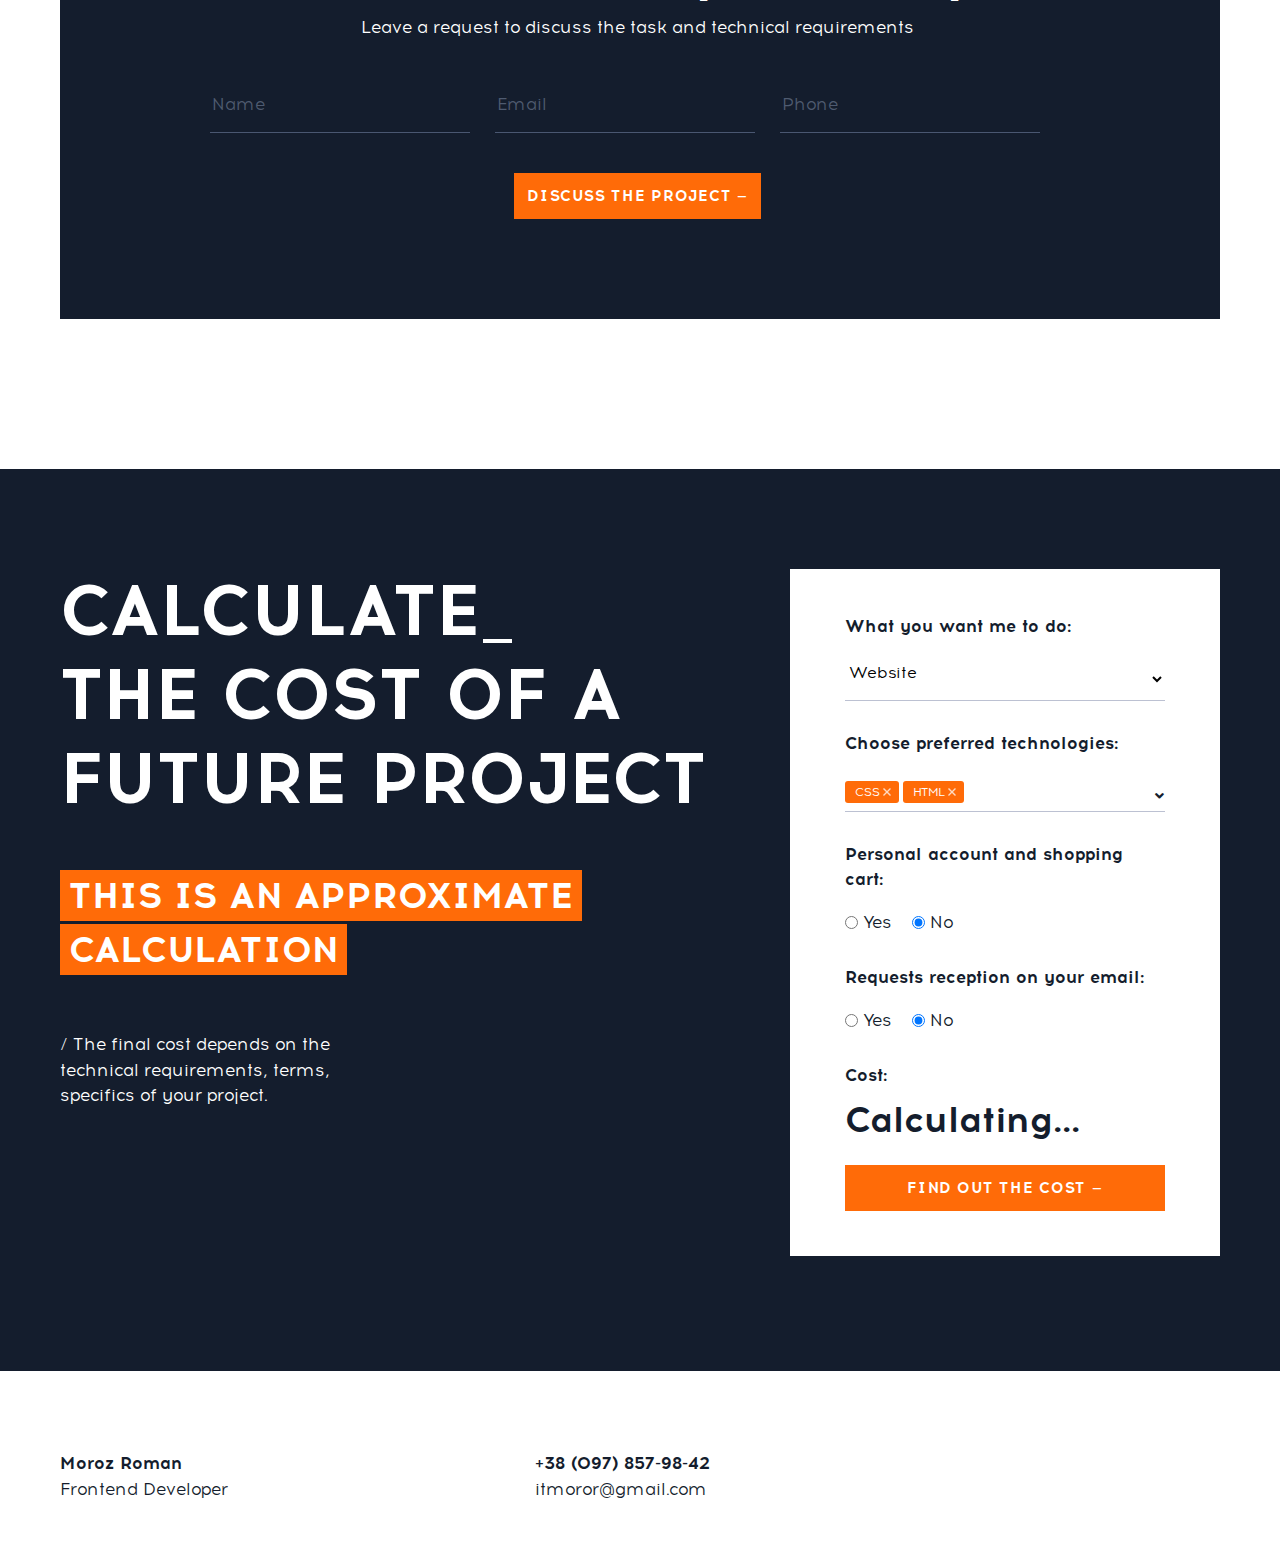
==== commit aa1369fd: "Update index.html" ====
--- a/index.html
+++ b/index.html
@@ -7,17 +7,18 @@
     <link rel="icon" href="./img/img/laptop-icon.png" type="image/x-icon" />
     <link rel="shortcut icon" href="./img/img/laptop-icon.png" type="image/x-icon" />
     
-    <!-- <meta property="og:title" content="mini Project" />
+    <meta property="og:title" content="mini Project" />
+    <meta name="Description" content="Резюме на соискание должности Junior Front-end Developer">
     <meta property="og:description" content="Резюме на соискание должности Junior Front-end Developer" />
-    <meta property="og:type" content="Резюме на соискание должности Junior Front-end Developer" />
-    <meta property="og:image" content="img/img/my-photo.png" />
-    <meta property="og:site_name" content="mini Project" /> -->
+    <!-- <meta property="og:type" content="Резюме на соискание должности Junior Front-end Developer" /> -->
+    <!-- <meta property="og:image" content="img/img/my-photo.png" /> -->
+    <!-- <meta property="og:site_name" content="mini Project" /> -->
 
 
     <link rel="stylesheet" href="./swiper.min.css" />
     <link rel="stylesheet" href="./choices.min.css" />
     <link rel="stylesheet" href="/font-awesome.min.css" />
-    <link rel="stylesheet" href="./css/main.css" />
+    <link rel="stylesheet" href="./css/main.min.css" />
     
   </head>
   <body>
@@ -92,11 +93,19 @@
 
             <!--  TODO: міні блок (фото з кнопкою відео), медіа від планшета -->
             <div class="developer__about--wrap">
-              <img
-                src="./img/img/my-photo.png"
-                alt="Moroz Roman"
-                class="developer__about-img"
-              />
+              <picture>
+                <source
+                  srcset="img/img/my-photo.webp   182w"
+                  media="(min-width: 300px)" />
+                <source
+                  srcset="img/img/my-photo.png    182w"
+                  media="(min-width: 300px)" />
+                <img
+                  src="./img/img/my-photo.png"
+                  alt="Moroz Roman"
+                  class="developer__about-img"
+                  loading="lazy"
+                /></picture>
 
               <div class="developer__about-me--wrap">
                 <p class="developer__about-me">About me in 2 minutes</p>
@@ -112,6 +121,7 @@
               src="./img/img/laptop.svg"
               class="developer__laptop-img"
               alt="laptop"
+              loading="lazy"
             />
             
           <!-- </div> -->
@@ -212,11 +222,34 @@
               <div class="about__img--container">
                 <p class="about__img--text">
                   WEB
-                  <img
-                    src="img/img/web-apps-laptop.png"
-                    alt="web apps laptop"
-                    class="about__img"
-                  />
+                  <!--  -->
+                  <picture>
+                    <source
+                      srcset="img/img/about/mob-laptop.webp    235w"
+                      media="(max-width: 639px)" />
+                    <source
+                      srcset="img/img/about/tab-laptop.webp    361w"
+                      media="(max-width: 1199px)" />
+                    <source
+                      srcset="img/img/about/desk-laptop.webp    421w"
+                      media="(min-width: 1200px)" />
+
+                    <source
+                      srcset="img/img/about/mob-laptop.png    235w"
+                      media="(max-width: 639px)" />
+                    <source
+                      srcset="img/img/about/tab-laptop.png    361w"
+                      media="(max-width: 1199px)" />
+                    <source
+                      srcset="img/img/about/desk-laptop.png    421w"
+                      media="(min-width: 1200px)" />
+
+                    <img
+                      class="project__card-img"
+                      src="img/img/about/desk-laptop.png"
+                      alt="web-apps-laptop"
+                      loading="lazy"
+                  /></picture>
                 </p>
               </div>
               <p class="about__text">
@@ -259,26 +292,64 @@
                 <div class="swiper-container">
                   <!-- Additional required wrapper -->
                   <div class="swiper-wrapper">
-                    <img
-                      class="swiper-slide personal-project-img "
-                      src="img/img/projects/personal/full-stack/full-stack-1.png"
-                      alt="full-stack-project-1"
-                    />
-                    <img
-                      class="swiper-slide personal-project-img "
-                      src="img/img/projects/personal/full-stack/full-stack-2.png"
-                      alt="full-stack-project-2"
-                    />
-                    <img
-                      class="swiper-slide personal-project-img "
-                      src="img/img/projects/personal/full-stack/full-stack-3.png"
-                      alt="full-stack-project-3"
-                    />
-                    <img
-                      class="swiper-slide personal-project-img "
-                      src="img/img/projects/personal/full-stack/full-stack-4.png"
-                      alt="full-stack-project-4"
-                    />
+
+                    <picture class="swiper-slide personal-project-img ">
+                      <source
+                        srcset="img/img/projects/personal/full-stack/full-stack-1.webp   560w"
+                        media="(min-width: 300px)" />
+                      <source
+                        srcset="img/img/projects/personal/full-stack/full-stack-1.jpg    560w"
+                        media="(min-width: 300px)" />
+                      <img
+                        class="swiper-slide personal-project-img "
+                        src="img/img/projects/personal/full-stack/full-stack-1.jpg"
+                        alt="full-stack-project-1"
+                        loading="lazy"
+                      />
+                    </picture>
+                    <picture class="swiper-slide personal-project-img ">
+                      <source
+                        srcset="img/img/projects/personal/full-stack/full-stack-2.webp   560w"
+                        media="(min-width: 300px)" />
+                      <source
+                        srcset="img/img/projects/personal/full-stack/full-stack-2.jpg    560w"
+                        media="(min-width: 300px)" />
+                      <img
+                        class="swiper-slide personal-project-img "
+                        src="img/img/projects/personal/full-stack/full-stack-2.jpg"
+                        alt="full-stack-project-2"
+                        loading="lazy"
+                      />
+                    </picture>
+                    <picture class="swiper-slide personal-project-img ">
+                      <source
+                        srcset="img/img/projects/personal/full-stack/full-stack-3.webp   560w"
+                        media="(min-width: 300px)" />
+                      <source
+                        srcset="img/img/projects/personal/full-stack/full-stack-3.jpg    560w"
+                        media="(min-width: 300px)" />
+                      <img
+                        class="swiper-slide personal-project-img "
+                        src="img/img/projects/personal/full-stack/full-stack-3.jpg"
+                        alt="full-stack-project-3"
+                        loading="lazy"
+                      />
+                    </picture>
+                    <picture class="swiper-slide personal-project-img ">
+                      <source
+                        srcset="img/img/projects/personal/full-stack/full-stack-4.webp   560w"
+                        media="(min-width: 300px)" />
+                      <source
+                        srcset="img/img/projects/personal/full-stack/full-stack-4.jpg    560w"
+                        media="(min-width: 300px)" />
+                      <img
+                        class="swiper-slide personal-project-img "
+                        src="img/img/projects/personal/full-stack/full-stack-4.jpg"
+                        alt="full-stack-project-4"
+                        loading="lazy"
+                      />
+                    </picture>
+
                   </div>
                   <!-- If we need pagination -->
                   <div class="swiper-pagination"></div>
@@ -300,21 +371,50 @@
                 <div class="swiper-container">
                   <!-- Additional required wrapper -->
                   <div class="swiper-wrapper">
-                    <img 
-                      class="swiper-slide personal-project-img " 
-                      src="img/img/projects/personal/wedding/wedding-1.jpg"
-                      alt="wedding-project-1"
-                    />
-                    <img 
-                      class="swiper-slide personal-project-img " 
-                      src="img/img/projects/personal/wedding/wedding-2.jpg"
-                      alt="wedding-project-2"
-                    />
-                    <img 
-                      class="swiper-slide personal-project-img " 
-                      src="img/img/projects/personal/wedding/wedding-3.jpg"
-                      alt="wedding-project-3"
-                    />
+
+                    <picture class="swiper-slide personal-project-img ">
+                      <source
+                        srcset="img/img/projects/personal/wedding/wedding-1.webp   560w"
+                        media="(min-width: 300px)" />
+                      <source
+                        srcset="img/img/projects/personal/wedding/wedding-1.jpg    560w"
+                        media="(min-width: 300px)" />
+                      <img
+                        class="swiper-slide personal-project-img "
+                        src="img/img/projects/personal/wedding/wedding-1.jpg"
+                        alt="wedding-project-1"
+                        loading="lazy"
+                      />
+                    </picture>
+                    <picture class="swiper-slide personal-project-img ">
+                      <source
+                        srcset="img/img/projects/personal/wedding/wedding-2.webp   560w"
+                        media="(min-width: 300px)" />
+                      <source
+                        srcset="img/img/projects/personal/wedding/wedding-2.jpg    560w"
+                        media="(min-width: 300px)" />
+                      <img
+                        class="swiper-slide personal-project-img "
+                        src="img/img/projects/personal/wedding/wedding-2.jpg"
+                        alt="wedding-project-2"
+                        loading="lazy"
+                      />
+                    </picture>
+                    <picture class="swiper-slide personal-project-img ">
+                      <source
+                        srcset="img/img/projects/personal/wedding/wedding-3.webp   560w"
+                        media="(min-width: 300px)" />
+                      <source
+                        srcset="img/img/projects/personal/wedding/wedding-3.jpg    560w"
+                        media="(min-width: 300px)" />
+                      <img
+                        class="swiper-slide personal-project-img "
+                        src="img/img/projects/personal/wedding/wedding-3.jpg"
+                        alt="wedding-project-3"
+                        loading="lazy"
+                      />
+                    </picture>
+
                   </div>
                   <!-- If we need pagination -->
                   <div class="swiper-pagination"></div>
@@ -336,21 +436,50 @@
                 <div class="swiper-container">
                   <!-- Additional required wrapper -->
                   <div class="swiper-wrapper">
-                    <img 
-                      class="swiper-slide personal-project-img"
-                      src="img/img/projects/personal/pro-test/pro-test-1.jpg"
-                      alt="pro-test-image-1"
-                    />
-                    <img 
-                      class="swiper-slide personal-project-img"
-                      src="img/img/projects/personal/pro-test/pro-test-2.jpg"
-                      alt="pro-test-image-2"
-                    />
-                    <img 
-                      class="swiper-slide personal-project-img"
-                      src="img/img/projects/personal/pro-test/pro-test-3.jpg"
-                      alt="pro-test-image-3"
-                    />
+
+                    <picture class="swiper-slide personal-project-img ">
+                      <source
+                        srcset="img/img/projects/personal/pro-test/pro-test-1.webp   560w"
+                        media="(min-width: 300px)" />
+                      <source
+                        srcset="img/img/projects/personal/pro-test/pro-test-1.jpg    560w"
+                        media="(min-width: 300px)" />
+                      <img
+                        class="swiper-slide personal-project-img "
+                        src="img/img/projects/personal/pro-test/pro-test-1.jpg"
+                        alt="pro-test-image-1"
+                        loading="lazy"
+                      />
+                    </picture>
+                    <picture class="swiper-slide personal-project-img ">
+                      <source
+                        srcset="img/img/projects/personal/pro-test/pro-test-2.webp   560w"
+                        media="(min-width: 300px)" />
+                      <source
+                        srcset="img/img/projects/personal/pro-test/pro-test-2.jpg    560w"
+                        media="(min-width: 300px)" />
+                      <img
+                        class="swiper-slide personal-project-img "
+                        src="img/img/projects/personal/pro-test/pro-test-2.jpg"
+                        alt="pro-test-image-2"
+                        loading="lazy"
+                      />
+                    </picture>
+                    <picture class="swiper-slide personal-project-img ">
+                      <source
+                        srcset="img/img/projects/personal/pro-test/pro-test-3.webp   560w"
+                        media="(min-width: 300px)" />
+                      <source
+                        srcset="img/img/projects/personal/pro-test/pro-test-3.jpg    560w"
+                        media="(min-width: 300px)" />
+                      <img
+                        class="swiper-slide personal-project-img "
+                        src="img/img/projects/personal/pro-test/pro-test-3.jpg"
+                        alt="pro-test-image-3"
+                        loading="lazy"
+                      />
+                    </picture>
+
                   </div>
                   <!-- If we need pagination -->
                   <div class="swiper-pagination"></div>
@@ -372,18 +501,50 @@
                 <div class="swiper-container">
                   <!-- Additional required wrapper -->
                   <div class="swiper-wrapper">
-                    <img 
-                      class="swiper-slide personal-project-img " 
-                      src="img/img/projects/personal/goit/goit-1.jpg"
-                      alt="goit-project-image-1">
-                    <img 
-                      class="swiper-slide personal-project-img " 
-                      src="img/img/projects/personal/goit/goit-2.jpg"
-                      alt="goit-project-image-2">
-                    <img 
-                      class="swiper-slide personal-project-img " 
-                      src="img/img/projects/personal/goit/goit-3.jpg"
-                      alt="goit-project-image-3">
+
+                    <picture class="swiper-slide personal-project-img ">
+                      <source
+                        srcset="img/img/projects/personal/goit/goit-1.webp   560w"
+                        media="(min-width: 300px)" />
+                      <source
+                        srcset="img/img/projects/personal/goit/goit-1.jpg    560w"
+                        media="(min-width: 300px)" />
+                      <img
+                        class="swiper-slide personal-project-img "
+                        src="img/img/projects/personal/goit/goit-1.jpg"
+                        alt="goit-project-image-1"
+                        loading="lazy"
+                      />
+                    </picture>
+                    <picture class="swiper-slide personal-project-img ">
+                      <source
+                        srcset="img/img/projects/personal/goit/goit-2.webp   560w"
+                        media="(min-width: 300px)" />
+                      <source
+                        srcset="img/img/projects/personal/goit/goit-2.jpg    560w"
+                        media="(min-width: 300px)" />
+                      <img
+                        class="swiper-slide personal-project-img "
+                        src="img/img/projects/personal/goit/goit-2.jpg"
+                        alt="goit-project-image-2"
+                        loading="lazy"
+                      />
+                    </picture>
+                    <picture class="swiper-slide personal-project-img ">
+                      <source
+                        srcset="img/img/projects/personal/goit/goit-3.webp   560w"
+                        media="(min-width: 300px)" />
+                      <source
+                        srcset="img/img/projects/personal/goit/goit-3.jpg    560w"
+                        media="(min-width: 300px)" />
+                      <img
+                        class="swiper-slide personal-project-img "
+                        src="img/img/projects/personal/goit/goit-3.jpg"
+                        alt="goit-project-image-3"
+                        loading="lazy"
+                      />
+                    </picture>
+
                   </div>
                   <!-- If we need pagination -->
                   <div class="swiper-pagination"></div>
@@ -418,27 +579,50 @@
                 <div class="swiper-container">
                   <!-- Additional required wrapper -->
                   <div class="swiper-wrapper">
-                    <img 
-                      class="swiper-slide personal-project-img " 
-                      src="img/img/projects/team/questify/questify-1.jpg" 
-                      alt="Questify-project-image-1" 
-                    />
-                    <img 
-                      class="swiper-slide personal-project-img " 
-                      src="img/img/projects/team/questify/questify-2.jpg" 
-                      alt="Questify-project-image-2" 
-                    />
-                    
-                    <img 
-                      class="swiper-slide personal-project-img " 
-                      src="img/img/projects/team/questify/questify-3.jpg" 
-                      alt="Questify-project-image-3" 
-                    />
-                    <img 
-                      class="swiper-slide personal-project-img " 
-                      src="img/img/projects/team/questify/questify-4.jpg" 
-                      alt="Questify-project-image-4" 
-                    />
+
+                    <picture class="swiper-slide personal-project-img ">
+                      <source
+                        srcset="img/img/projects/team/questify/questify-1.webp   560w"
+                        media="(min-width: 300px)" />
+                      <source
+                        srcset="img/img/projects/team/questify/questify-1.jpg    560w"
+                        media="(min-width: 300px)" />
+                      <img
+                        class="swiper-slide personal-project-img "
+                        src="img/img/projects/team/questify/questify-1.jpg"
+                        alt="Questify-project-image-1"
+                        loading="lazy"
+                      />
+                    </picture>
+                    <picture class="swiper-slide personal-project-img ">
+                      <source
+                        srcset="img/img/projects/team/questify/questify-2.webp   560w"
+                        media="(min-width: 300px)" />
+                      <source
+                        srcset="img/img/projects/team/questify/questify-2.jpg    560w"
+                        media="(min-width: 300px)" />
+                      <img
+                        class="swiper-slide personal-project-img "
+                        src="img/img/projects/team/questify/questify-2.jpg"
+                        alt="Questify-project-image-2"
+                        loading="lazy"
+                      />
+                    </picture>
+                    <picture class="swiper-slide personal-project-img ">
+                      <source
+                        srcset="img/img/projects/team/questify/questify-3.webp   560w"
+                        media="(min-width: 300px)" />
+                      <source
+                        srcset="img/img/projects/team/questify/questify-3.jpg    560w"
+                        media="(min-width: 300px)" />
+                      <img
+                        class="swiper-slide personal-project-img "
+                        src="img/img/projects/team/questify/questify-3.jpg"
+                        alt="Questify-project-image-3"
+                        loading="lazy"
+                      />
+                    </picture>
+
                   </div>
                   <!-- If we need pagination -->
                   <div class="swiper-pagination"></div>
@@ -461,21 +645,50 @@
                 <div class="swiper-container">
                   <!-- Additional required wrapper -->
                   <div class="swiper-wrapper">
-                    <img 
-                      class="swiper-slide personal-project-img" 
-                      src="img\img\projects\team\it-test\it-test-1.jpg" 
-                      alt="it-test-project-image-1" 
-                    />
-                    <img 
-                      class="swiper-slide personal-project-img" 
-                      src="img\img\projects\team\it-test\it-test-2.jpg" 
-                      alt="it-test-project-image-2" 
-                    />
-                    <img 
-                      class="swiper-slide personal-project-img" 
-                      src="img\img\projects\team\it-test\it-test-3.jpg" 
-                      alt="it-test-project-image-3" 
-                    />
+
+                    <picture class="swiper-slide personal-project-img ">
+                      <source
+                        srcset="img\img\projects\team\it-test\it-test-1.webp   560w"
+                        media="(min-width: 300px)" />
+                      <source
+                        srcset="img\img\projects\team\it-test\it-test-1.jpg    560w"
+                        media="(min-width: 300px)" />
+                      <img
+                        class="swiper-slide personal-project-img "
+                        src="img\img\projects\team\it-test\it-test-1.jpg"
+                        alt="it-test-project-image-1"
+                        loading="lazy"
+                      />
+                    </picture>
+                    <picture class="swiper-slide personal-project-img ">
+                      <source
+                        srcset="img\img\projects\team\it-test\it-test-2.webp   560w"
+                        media="(min-width: 300px)" />
+                      <source
+                        srcset="img\img\projects\team\it-test\it-test-2.jpg    560w"
+                        media="(min-width: 300px)" />
+                      <img
+                        class="swiper-slide personal-project-img "
+                        src="img\img\projects\team\it-test\it-test-2.jpg"
+                        alt="it-test-project-image-2"
+                        loading="lazy"
+                      />
+                    </picture>
+                    <picture class="swiper-slide personal-project-img ">
+                      <source
+                        srcset="img\img\projects\team\it-test\it-test-3.webp   560w"
+                        media="(min-width: 300px)" />
+                      <source
+                        srcset="img\img\projects\team\it-test\it-test-3.jpg    560w"
+                        media="(min-width: 300px)" />
+                      <img
+                        class="swiper-slide personal-project-img "
+                        src="img\img\projects\team\it-test\it-test-3.jpg"
+                        alt="it-test-project-image-3"
+                        loading="lazy"
+                      />
+                    </picture>
+
                   </div>
                   <!-- If we need pagination -->
                   <div class="swiper-pagination"></div>
@@ -549,7 +762,12 @@
             </p>
 
             <div class="calculator__img--wrap">
-              <img src="./img/img/calculator.svg" class="calculator__img" alt="calculator" />
+              <img 
+                src="./img/img/calculator.svg" 
+                class="calculator__img" 
+                alt="calculator" 
+                loading="lazy"
+              />
               <p class="calculator__description">/ The final cost depends on the technical requirements, terms, specifics of your
                 project.</p>
             </div>
@@ -657,28 +875,48 @@
         
         <ul class="footer__social-icon">
           <li class="footer__social-icon--item">
-            <a href="" class="footer__social-icon--link">
+            <a 
+              href="https://github.com/morozit" 
+              class="footer__social-icon--link"
+              rel="noreferrer"
+              rel="nofollow"
+              rel="noopener">
               <svg class="footer__social-icon--icon">
                 <use href="./img/img/icon.svg#github"></use>
               </svg>
             </a>
           </li>
           <li class="footer__social-icon--item">
-            <a href="" class="footer__social-icon--link">
+            <a 
+              href="https://www.linkedin.com/" 
+              class="footer__social-icon--link"
+              rel="noreferrer"
+              rel="nofollow"
+              rel="noopener">
               <svg class="footer__social-icon--icon">
                 <use href="./img/img/icon.svg#linkedin"></use>
               </svg>
             </a>
           </li>
           <li class="footer__social-icon--item">
-            <a href="" class="footer__social-icon--link">
+            <a 
+              href="https://www.facebook.com/moroz.roma" 
+              class="footer__social-icon--link"
+              rel="noreferrer"
+              rel="nofollow"
+              rel="noopener">
               <svg class="footer__social-icon--icon">
                 <use href="./img/img/icon.svg#facebook"></use>
               </svg>
             </a>
           </li>
           <li class="footer__social-icon--item">
-            <a href="" class="footer__social-icon--link">
+            <a 
+              href="https://www.instagram.com/moroz29r/"
+              class="footer__social-icon--link"
+              rel="noreferrer"
+              rel="nofollow"
+              rel="noopener">
               <svg class="footer__social-icon--icon">
                 <use href="./img/img/icon.svg#instagram"></use>
               </svg>
@@ -762,22 +1000,66 @@
             <!-- Additional required wrapper -->
             <div class="swiper-wrapper">
                 <!-- Slides -->
-              <img 
-                src="img/img/projects/personal/full-stack/full-stack-1.png" 
-                class="swiper-slide project-modal-img" 
-                alt="full-stack-project-1">
-              <img 
-                src="img/img/projects/personal/full-stack/full-stack-2.png" 
-                class="swiper-slide project-modal-img" 
-                alt="full-stack-project-2">
-              <img 
-                src="img/img/projects/personal/full-stack/full-stack-3.png" 
-                class="swiper-slide project-modal-img" 
-                alt="full-stack-project-3">
-              <img 
-                src="img/img/projects/personal/full-stack/full-stack-4.png" 
-                class="swiper-slide project-modal-img" 
-                alt="full-stack-project-4">
+
+                <picture class="swiper-slide project-modal-img ">
+                  <source
+                    srcset="img/img/projects/personal/full-stack/full-stack-1.webp   560w"
+                    media="(min-width: 300px)" />
+
+                  <source
+                    srcset="img/img/projects/personal/full-stack/full-stack-1.jpg    560  w"
+                    media="(min-width: 300px)" />
+                  
+                  <img
+                    class="swiper-slide project-modal-img "
+                    src="img/img/projects/personal/full-stack/full-stack-1.jpg"
+                    alt="full-stack-project-1"
+                    loading="lazy"
+                  />
+                </picture>
+                <picture class="swiper-slide project-modal-img ">
+                  <source
+                    srcset="img/img/projects/personal/full-stack/full-stack-2.webp   560w"
+                    media="(min-width: 300px)" />
+                  <source
+                    srcset="img/img/projects/personal/full-stack/full-stack-2.jpg    560w"
+                    media="(min-width: 300px)" />
+                  <img
+                    class="swiper-slide project-modal-img "
+                    src="img/img/projects/personal/full-stack/full-stack-2.jpg"
+                    alt="full-stack-project-2"
+                    loading="lazy"
+                  />
+                </picture>
+                <picture class="swiper-slide project-modal-img ">
+                  <source
+                    srcset="img/img/projects/personal/full-stack/full-stack-3.webp   560w"
+                    media="(min-width: 300px)" />
+                  <source
+                    srcset="img/img/projects/personal/full-stack/full-stack-3.jpg    560w"
+                    media="(min-width: 300px)" />
+                  <img
+                    class="swiper-slide project-modal-img "
+                    src="img/img/projects/personal/full-stack/full-stack-3.jpg"
+                    alt="full-stack-project-3"
+                    loading="lazy"
+                  />
+                </picture>
+                <picture class="swiper-slide project-modal-img ">
+                  <source
+                    srcset="img/img/projects/personal/full-stack/full-stack-4.webp   560w"
+                    media="(min-width: 300px)" />
+                  <source
+                    srcset="img/img/projects/personal/full-stack/full-stack-4.jpg    560w"
+                    media="(min-width: 300px)" />
+                  <img
+                    class="swiper-slide project-modal-img "
+                    src="img/img/projects/personal/full-stack/full-stack-4.jpg"
+                    alt="full-stack-project-4"
+                    loading="lazy"
+                  />
+                </picture>
+
             </div>
             <!-- If we need pagination -->
             <div class="swiper-pagination"></div>
@@ -791,6 +1073,9 @@
             href="https://fullstackonline.goit.ua/"
             class="project-modal-title"
             target="_blank"
+            rel="noreferrer"
+            rel="nofollow"
+            rel="noopener"
             >Goit Full Stack разработчик</a
           >
 
@@ -825,18 +1110,52 @@
             <!-- Additional required wrapper -->
             <div class="swiper-wrapper">
               <!-- Slides -->
-              <img 
-                src="img/img/projects/personal/wedding/wedding-1.jpg" 
-                class="swiper-slide project-modal-img" 
-                alt="wedding-project-1">
-              <img 
-                src="img/img/projects/personal/wedding/wedding-2.jpg" 
-                class="swiper-slide project-modal-img" 
-                alt="wedding-project-2">
-              <img 
-                src="img/img/projects/personal/wedding/wedding-3.jpg" 
-                class="swiper-slide project-modal-img" 
-                alt="wedding-project-3">
+
+              <picture class="swiper-slide project-modal-img ">
+                <source
+                  srcset="img/img/projects/personal/wedding/wedding-1.webp   560w"
+                  media="(min-width: 300px)" />
+
+                <source
+                  srcset="img/img/projects/personal/wedding/wedding-1.jpg    560w"
+                  media="(min-width: 300px)" />
+                
+                <img
+                  class="swiper-slide project-modal-img "
+                  src="img/img/projects/personal/wedding/wedding-1.jpg"
+                  alt="wedding-project-1"
+                  loading="lazy"
+                />
+              </picture>
+              <picture class="swiper-slide project-modal-img ">
+                <source
+                  srcset="img/img/projects/personal/wedding/wedding-2.webp   560w"
+                  media="(min-width: 300px)" />
+                <source
+                  srcset="img/img/projects/personal/wedding/wedding-2.jpg    560w"
+                  media="(min-width: 300px)" />
+                <img
+                  class="swiper-slide project-modal-img "
+                  src="img/img/projects/personal/wedding/wedding-2.jpg"
+                  alt="wedding-project-2"
+                  loading="lazy"
+                />
+              </picture>
+              <picture class="swiper-slide project-modal-img ">
+                <source
+                  srcset="img/img/projects/personal/wedding/wedding-3.webp   560w"
+                  media="(min-width: 300px)" />
+                <source
+                  srcset="img/img/projects/personal/wedding/wedding-3.jpg    560w"
+                  media="(min-width: 300px)" />
+                <img
+                  class="swiper-slide project-modal-img "
+                  src="img/img/projects/personal/wedding/wedding-3.jpg"
+                  alt="wedding-project-3"
+                  loading="lazy"
+                />
+              </picture>
+
             </div>
             <!-- If we need pagination -->
             <div class="swiper-pagination"></div>
@@ -850,6 +1169,10 @@
           <a
             href="https://www.beeruza.com.ua/"
             class="project-modal-title"
+            target="_blank"
+            rel="noreferrer"
+            rel="nofollow"
+            rel="noopener"
             >Beeruza - свадебные пригласительные и аксессуары</a
           >
 
@@ -880,18 +1203,53 @@
             <!-- Additional required wrapper -->
             <div class="swiper-wrapper">
               <!-- Slides -->
-              <img
-                class="swiper-slide project-modal-img" 
-                src="img/img/projects/personal/pro-test/pro-test-1.jpg" 
-                alt="pro-test-image-1">
-              <img 
-                class="swiper-slide project-modal-img" 
-                src="img/img/projects/personal/pro-test/pro-test-2.jpg" 
-                alt="pro-test-image-2">
-              <img 
-                class="swiper-slide project-modal-img" 
-                src="img/img/projects/personal/pro-test/pro-test-3.jpg" 
-                alt="pro-test-image-3">
+
+              <picture class="swiper-slide project-modal-img ">
+                <source
+                  srcset="img/img/projects/personal/pro-test/pro-test-1.webp   560w"
+                  media="(min-width: 300px)" />
+
+                <source
+                  srcset="img/img/projects/personal/pro-test/pro-test-1.jpg    560w"
+                  media="(min-width: 300px)" />
+                
+                <img
+                  class="swiper-slide project-modal-img "
+                  src="img/img/projects/personal/pro-test/pro-test-1.jpg"
+                  alt="pro-test-image-1"
+                  loading="lazy"
+                />
+              </picture>
+              <picture class="swiper-slide project-modal-img ">
+                <source
+                  srcset="img/img/projects/personal/pro-test/pro-test-2.webp   560w"
+                  media="(min-width: 300px)" />
+                <source
+                  srcset="img/img/projects/personal/pro-test/pro-test-2.jpg    560w"
+                  media="(min-width: 300px)" />
+                <img
+                  class="swiper-slide project-modal-img "
+                  src="img/img/projects/personal/pro-test/pro-test-2.jpg"
+                  alt="pro-test-image-2"
+                  loading="lazy"
+                />
+              </picture>
+              <picture class="swiper-slide project-modal-img ">
+                <source
+                  srcset="img/img/projects/personal/pro-test/pro-test-3.webp   560w"
+                  media="(min-width: 300px)" />
+                <source
+                  srcset="img/img/projects/personal/pro-test/pro-test-3.jpg    560w"
+                  media="(min-width: 300px)" />
+                <img
+                  class="swiper-slide project-modal-img "
+                  src="img/img/projects/personal/pro-test/pro-test-3.jpg"
+                  alt="pro-test-image-3"
+                  loading="lazy"
+                />
+              </picture>
+
+
             </div>
             <!-- If we need pagination -->
             <div class="swiper-pagination"></div>
@@ -905,6 +1263,10 @@
           <a
             href="https://pro-test.goit.co.ua/"
             class="project-modal-title"
+            target="_blank"
+            rel="noreferrer"
+            rel="nofollow"
+            rel="noopener"
             >Pro test - техническая подготовка QA</a
           >
 
@@ -929,28 +1291,53 @@
             <!-- Additional required wrapper -->
             <div class="swiper-wrapper">
                 <!-- Slides -->
-              <img
-                class="project-modal-img"
-                src="img/img/projects/personal/goit/goit-1.jpg"
-                alt="goit-project-image-1"
-              />
-              <img 
-                class="project-modal-img" 
-                src="img/img/projects/personal/goit/goit-2.jpg" 
-                alt="goit-project-image-2" 
-              />
-              <img 
-                class="project-modal-img" 
-                src="img/img/projects/personal/goit/goit-3.jpg" 
-                alt="goit-project-image-3" 
-              />
+
+                <picture class="swiper-slide project-modal-img ">
+                  <source
+                    srcset="img/img/projects/personal/goit/goit-1.webp   560w"
+                    media="(min-width: 300px)" />
+  
+                  <source
+                    srcset="img/img/projects/personal/goit/goit-1.jpg    560w"
+                    media="(min-width: 300px)" />
+                  
+                  <img
+                    class="swiper-slide project-modal-img "
+                    src="img/img/projects/personal/goit/goit-1.jpg"
+                    alt="goit-project-image-1"
+                    loading="lazy"
+                  />
+                </picture>
+                <picture class="swiper-slide project-modal-img ">
+                  <source
+                    srcset="img/img/projects/personal/goit/goit-2.webp   560w"
+                    media="(min-width: 300px)" />
+                  <source
+                    srcset="img/img/projects/personal/goit/goit-2.jpg    560w"
+                    media="(min-width: 300px)" />
+                  <img
+                    class="swiper-slide project-modal-img "
+                    src="img/img/projects/personal/goit/goit-2.jpg"
+                    alt="goit-project-image-2"
+                    loading="lazy"
+                  />
+                </picture>
+                <picture class="swiper-slide project-modal-img ">
+                  <source
+                    srcset="img/img/projects/personal/goit/goit-3.webp   560w"
+                    media="(min-width: 300px)" />
+                  <source
+                    srcset="img/img/projects/personal/goit/goit-3.jpg    560w"
+                    media="(min-width: 300px)" />
+                  <img
+                    class="swiper-slide project-modal-img "
+                    src="img/img/projects/personal/goit/goit-3.jpg"
+                    alt="goit-project-image-3"
+                    loading="lazy"
+                  />
+                </picture>
+
               
-
-              <a
-                href="https://goit.ua/"
-                class="project-modal-title"
-                >GoIT - курсы программирования</a
-              >
             </div>
             <!-- If we need pagination -->
             <div class="swiper-pagination"></div>
@@ -959,7 +1346,16 @@
             <div class="swiper-button-prev invisible"></div>
             <div class="swiper-button-next invisible"></div>
           </div>
-          
+          <a
+            href="https://goit.ua/"
+            class="project-modal-title"
+            target="_blank"
+            rel="noreferrer"
+            rel="nofollow"
+            rel="noopener"
+            >GoIT - курсы программирования</a
+          >
+
           <p class="project-modal-text">
             Многостраничный сайт с использованием HTML, CSS и JavaScript. 
             На сайте есть форма обратной связи и pop-up, который появляется через 30 секунд вашего присутствия на сайте. 
@@ -989,44 +1385,71 @@
           <div class="swiper-container">
             <!-- Additional required wrapper -->
             <div class="swiper-wrapper">
-              <img
-                class="project-modal-img"
-                src="img/img/projects/team/questify/questify-1.jpg"
-                alt="Questify-project-image-1"
-              />
-              <img 
-                class="project-modal-img" 
-                src="img/img/projects/team/questify/questify-2.jpg" 
-                alt="Questify-project-image-2" 
-              />
-
-              <img 
-                class="project-modal-img" 
-                src="img/img/projects/team/questify/questify-3.jpg" 
-                alt="Questify-project-image-3" 
-              />
-              <img 
-                class="project-modal-img" 
-                src="img/img/projects/team/questify/questify-4.jpg" 
-                alt="Questify-project-image-4" 
-              />
-
+              <!-- Slides -->
+
+              <picture class="swiper-slide project-modal-img ">
+                <source
+                  srcset="img/img/projects/team/questify/questify-1.webp   560w"
+                  media="(min-width: 300px)" />
+
+                <source
+                  srcset="img/img/projects/team/questify/questify-1.jpg    560w"
+                  media="(min-width: 300px)" />
+                
+                <img
+                  class="swiper-slide project-modal-img "
+                  src="img/img/projects/team/questify/questify-1.jpg"
+                  alt="Questify-project-image-1"
+                  loading="lazy"
+                />
+              </picture>
+              <picture class="swiper-slide project-modal-img ">
+                <source
+                  srcset="img/img/projects/team/questify/questify-2.webp   560w"
+                  media="(min-width: 300px)" />
+                <source
+                  srcset="img/img/projects/team/questify/questify-2.jpg    560w"
+                  media="(min-width: 300px)" />
+                <img
+                  class="swiper-slide project-modal-img "
+                  src="img/img/projects/team/questify/questify-2.jpg"
+                  alt="Questify-project-image-2"
+                  loading="lazy"
+                />
+              </picture>
+              <picture class="swiper-slide project-modal-img ">
+                <source
+                  srcset="img/img/projects/team/questify/questify-3.webp   560w"
+                  media="(min-width: 300px)" />
+                <source
+                  srcset="img/img/projects/team/questify/questify-3.jpg    560w"
+                  media="(min-width: 300px)" />
+                <img
+                  class="swiper-slide project-modal-img "
+                  src="img/img/projects/team/questify/questify-3.jpg"
+                  alt="Questify-project-image-3"
+                  loading="lazy"
+                />
+              </picture>
               
             </div>
-          </div>
+          
           <!-- If we need pagination -->
           <div class="swiper-pagination"></div>
 
           <!-- If we need navigation buttons -->
-          <div class="swiper-button-prev tablet-element desktop-element"></div>
-          <div class="swiper-button-next tablet-element desktop-element"></div>
-
-          <!-- If we need scrollbar -->
-          <div class="swiper-scrollbar"></div>
+          <div class="swiper-button-prev"></div>
+          <div class="swiper-button-next"></div>
+
+        </div>
 
           <a
           href="https://questify.goit.co.ua/"
           class="project-modal-title"
+          target="_blank"
+          rel="noreferrer"
+          rel="nofollow"
+          rel="noopener"
           >Questify - turn your life into a thrilling game</a
           >
 
@@ -1048,36 +1471,69 @@
           <div class="swiper-container">
             <!-- Additional required wrapper -->
             <div class="swiper-wrapper">
-              <img
-                class="project-modal-img"
-                src="img\img\projects\team\it-test\it-test-1.jpg"
-                alt="it-test-project-image-1"
-              />
-              <img 
-                class="project-modal-img" 
-                src="img\img\projects\team\it-test\it-test-2.jpg" 
-                alt="it-test-project-image-2" 
-              />
-              <img 
-                class="project-modal-img" 
-                src="img\img\projects\team\it-test\it-test-3.jpg" 
-                alt="it-test-project-image-3" 
-              />
+              <!-- Slides -->
+              <picture class="swiper-slide project-modal-img ">
+                <source
+                  srcset="img\img\projects\team\it-test\it-test-1.webp   560w"
+                  media="(min-width: 300px)" />
+
+                <source
+                  srcset="img\img\projects\team\it-test\it-test-1.jpg    560w"
+                  media="(min-width: 300px)" />
+                
+                <img
+                  class="swiper-slide project-modal-img "
+                  src="img\img\projects\team\it-test\it-test-1.jpg"
+                  alt="it-test-project-image-1"
+                  loading="lazy"
+                />
+              </picture>
+              <picture class="swiper-slide project-modal-img ">
+                <source
+                  srcset="img\img\projects\team\it-test\it-test-2.webp   560w"
+                  media="(min-width: 300px)" />
+                <source
+                  srcset="img\img\projects\team\it-test\it-test-2.jpg    560w"
+                  media="(min-width: 300px)" />
+                <img
+                  class="swiper-slide project-modal-img "
+                  src="img\img\projects\team\it-test\it-test-2.jpg"
+                  alt="it-test-project-image-2"
+                  loading="lazy"
+                />
+              </picture>
+              <picture class="swiper-slide project-modal-img ">
+                <source
+                  srcset="img\img\projects\team\it-test\it-test-3.webp   560w"
+                  media="(min-width: 300px)" />
+                <source
+                  srcset="img copy\projects\team\it-test\it-test-3.jpg    560w"
+                  media="(min-width: 300px)" />
+                <img
+                  class="swiper-slide project-modal-img "
+                  src="img\img\projects\team\it-test\it-test-3.jpg"
+                  alt="it-test-project-image-3"
+                  loading="lazy"
+                />
+              </picture>
+
             </div>
+          
+            <!-- If we need pagination -->
+            <div class="swiper-pagination"></div>
+
+            <!-- If we need navigation buttons -->
+            <div class="swiper-button-prev"></div>
+            <div class="swiper-button-next"></div>
           </div>
-          <!-- If we need pagination -->
-          <div class="swiper-pagination"></div>
-
-          <!-- If we need navigation buttons -->
-          <div class="swiper-button-prev tablet-element desktop-element"></div>
-          <div class="swiper-button-next tablet-element desktop-element"></div>
-
-          <!-- If we need scrollbar -->
-          <div class="swiper-scrollbar"></div>
-
+          
           <a
             href="https://testit.co.ua/"
             class="project-modal-title"
+            target="_blank"
+            rel="noreferrer"
+            rel="nofollow"
+            rel="noopener"
             >Тест на профессиональную личность в IT
           </a>
 
--- a/css/main.min.css
+++ b/css/main.min.css
@@ -0,0 +1,2 @@
+@font-face{font-family:"Acrom";src:url("/fonts/acrom/Acrom-ExtraBold.eot");src:local("Acrom ExtraBold"),local("Acrom-ExtraBold"),url("/fonts/acrom/Acrom-ExtraBold.eot?#iefix") format("embedded-opentype"),url("/fonts/acrom/Acrom-ExtraBold.woff") format("woff"),url("/fonts/acrom/Acrom-ExtraBold.ttf") format("truetype");font-weight:800;font-style:normal}@font-face{font-family:"Acrom";src:url("/fonts/acrom/Acrom-ExtraBold.eot");src:local("Acrom ExtraBold"),local("Acrom-ExtraBold"),url("/fonts/acrom/Acrom-ExtraBold.eot?#iefix") format("embedded-opentype"),url("/fonts/acrom/Acrom-ExtraBold.woff") format("woff"),url("/fonts/acrom/Acrom-ExtraBold.ttf") format("truetype");font-weight:800;font-style:normal}@font-face{font-family:"Acrom";src:url("/fonts/acrom/Acrom-Bold.eot");src:local("Acrom Bold"),local("Acrom-Bold"),url("/fonts/acrom/Acrom-Bold.eot?#iefix") format("embedded-opentype"),url("/fonts/acrom/Acrom-Bold.woff") format("woff"),url("/fonts/acrom/Acrom-Bold.ttf") format("truetype");font-weight:bold;font-style:normal}@font-face{font-family:"Acrom";src:url("/fonts/acrom/Acrom-Regular.eot");src:local("Acrom Regular"),local("Acrom-Regular"),url("/fonts/acrom/Acrom-Regular.eot?#iefix") format("embedded-opentype"),url("/fonts/acrom/Acrom-Regular.woff") format("woff"),url("/fonts/acrom/Acrom-Regular.ttf") format("truetype");font-weight:normal;font-style:normal}.header__container,.about__container,.hero,.personal-projects__container,.team-projects__container,.cb-form__container,.calculator,.footer__container{margin-left:auto;margin-right:auto;overflow-x:hidden}@media screen and (min-width: 320px){.header__container,.about__container,.hero,.personal-projects__container,.team-projects__container,.cb-form__container,.calculator,.footer__container{width:320px;padding-left:10px;padding-right:10px}}@media screen and (min-width: 640px){.header__container,.about__container,.hero,.personal-projects__container,.team-projects__container,.cb-form__container,.calculator,.footer__container{width:640px;padding-left:20px;padding-right:20px}}@media screen and (min-width: 1200px){.header__container,.about__container,.hero,.personal-projects__container,.team-projects__container,.cb-form__container,.calculator,.footer__container{width:1200px}}/*! normalize.css v8.0.1 | MIT License | github.com/necolas/normalize.css */html{line-height:1.15;-webkit-text-size-adjust:100%}body{margin:0}main{display:block}h1{font-size:2em;margin:.67em 0}hr{-webkit-box-sizing:content-box;box-sizing:content-box;height:0;overflow:visible}pre{font-family:monospace,monospace;font-size:1em}a{background-color:transparent}abbr[title]{border-bottom:none;text-decoration:underline;-webkit-text-decoration:underline dotted;text-decoration:underline dotted}b,strong{font-weight:bolder}code,kbd,samp{font-family:monospace,monospace;font-size:1em}small{font-size:80%}sub,sup{font-size:75%;line-height:0;position:relative;vertical-align:baseline}sub{bottom:-.25em}sup{top:-.5em}img{border-style:none}button,input,optgroup,select,textarea{font-family:inherit;font-size:100%;line-height:1.15;margin:0}button,input{overflow:visible}button,select{text-transform:none}[type=button],[type=reset],[type=submit],button{-webkit-appearance:button}[type=button]::-moz-focus-inner,[type=reset]::-moz-focus-inner,[type=submit]::-moz-focus-inner,button::-moz-focus-inner{border-style:none;padding:0}[type=button]:-moz-focusring,[type=reset]:-moz-focusring,[type=submit]:-moz-focusring,button:-moz-focusring{outline:1px dotted ButtonText}fieldset{padding:.35em .75em .625em}legend{-webkit-box-sizing:border-box;box-sizing:border-box;color:inherit;display:table;max-width:100%;padding:0;white-space:normal}progress{vertical-align:baseline}textarea{overflow:auto}[type=checkbox],[type=radio]{-webkit-box-sizing:border-box;box-sizing:border-box;padding:0}[type=number]::-webkit-inner-spin-button,[type=number]::-webkit-outer-spin-button{height:auto}[type=search]{-webkit-appearance:textfield;outline-offset:-2px}[type=search]::-webkit-search-decoration{-webkit-appearance:none}::-webkit-file-upload-button{-webkit-appearance:button;font:inherit}details{display:block}summary{display:list-item}template{display:none}[hidden]{display:none}.hidden{position:absolute;width:1px;height:1px;margin:-1px;border:0;padding:0;clip:rect(0 0 0 0);overflow:hidden;pointer-events:none}.is-hidden{position:absolute;width:1px;height:1px;margin:-1px;border:0;padding:0;clip:rect(0 0 0 0);overflow:hidden;pointer-events:none}@media screen and (max-width: 639px){.invisible{position:absolute;width:1px;height:1px;margin:-1px;border:0;padding:0;clip:rect(0 0 0 0);overflow:hidden;position:absolute;-webkit-appearance:none;-moz-appearance:none;appearance:none;pointer-events:none}}html{-webkit-box-sizing:border-box;box-sizing:border-box;scroll-behavior:smooth}*,*::before,*::after{-webkit-box-sizing:inherit;box-sizing:inherit}body{margin:0;font-family:"Acrom",sans-serif;background-color:#141d2d}h1,h2,h3,h4,h5,h6{margin:0}ul{padding:0;margin:0;list-style:none}p{margin-top:0px;margin-bottom:0px}img{display:block;max-width:100%;height:auto;border-style:none}a{text-decoration:none}.base__title-style{font-weight:bold;font-size:35px;line-height:42px;text-align:center;text-transform:uppercase;color:#fff}.header{background-color:#141d2d;color:#fff}@media screen and (min-width: 320px){.header__container{padding-top:30px;padding-bottom:35px}}@media screen and (min-width: 640px){.header__container{padding-top:25px;padding-bottom:60px}}@media screen and (min-width: 1200px){.header__container{padding-top:40px;padding-bottom:120px}}.header__nav{display:-webkit-box;display:-ms-flexbox;display:flex;-webkit-box-pack:justify;-ms-flex-pack:justify;justify-content:space-between;-webkit-box-align:center;-ms-flex-align:center;align-items:center}.header__button-wrap{display:-webkit-box;display:-ms-flexbox;display:flex;-webkit-box-align:center;-ms-flex-align:center;align-items:center}.header__btn{color:#ff6b08;font-weight:800;font-size:15px;line-height:18px;letter-spacing:0.05em;text-transform:uppercase;margin-right:22px}.logo{display:block}.logo__figere{display:block;width:50px;height:50px;background-color:#ff6b08;border:2px solid transparent;position:relative;-webkit-transition:all 0.2s linear;transition:all 0.2s linear}.logo__figere:before{position:absolute;content:"MR";font-weight:600;text-transform:uppercase;color:#fff;font-size:20px;top:15px;left:10px;z-index:10;-webkit-transition:all 0.2s linear;transition:all 0.2s linear}.logo__figere:after{display:block;position:absolute;content:"";width:50px;height:50px;border:2px solid #fff;top:5px;left:5px;-webkit-transition:all 0.2s linear;transition:all 0.2s linear}.logo__figere:hover,.logo__figere:focus{border:2px solid #fff;background-color:transparent;-webkit-box-shadow:0 0 10px rgba(255,255,255,0.5);box-shadow:0 0 10px rgba(255,255,255,0.5)}.logo__figere:hover::before,.logo__figere:focus::before{top:17px;left:10px;font-size:24px}.logo__figere:hover::after,.logo__figere:focus::after{border:2px solid transparent;background-color:#ff6b08;-webkit-box-shadow:0 0 5px rgba(255,255,255,0.5);box-shadow:0 0 5px rgba(255,255,255,0.5)}@media screen and (max-width: 1199px){.mobile-menu{display:-webkit-box;display:-ms-flexbox;display:flex;-webkit-box-orient:vertical;-webkit-box-direction:normal;-ms-flex-direction:column;flex-direction:column;-webkit-box-pack:center;-ms-flex-pack:center;justify-content:center;position:fixed;overflow:auto;width:100%;height:100%;top:0;right:-100%;background-color:#fff;padding-top:50px;text-align:center;z-index:98;-webkit-transition:all 0.2s linear;transition:all 0.2s linear}.mobile-menu.modal-active{right:0}}@media screen and (min-width: 320px) and (max-width: 639px){.mobile-menu__exit{top:46px;right:19px}}@media screen and (min-width: 640px) and (max-width: 1199px){.mobile-menu__exit{top:46px;right:19px}}@media screen and (min-width: 1200px){.mobile-menu__exit{display:none}}.menu{color:#ff6b08}@media screen and (min-width: 320px) and (max-width: 639px){.menu-list{margin-bottom:60px}}@media screen and (min-width: 640px) and (max-width: 1199px){.menu-list{margin-bottom:120px}}@media screen and (min-width: 1200px){.menu-list{display:-webkit-box;display:-ms-flexbox;display:flex;-webkit-box-pack:center;-ms-flex-pack:center;justify-content:center;-webkit-box-align:center;-ms-flex-align:center;align-items:center}}@media screen and (min-width: 320px) and (max-width: 639px){.menu-list__item:not(:last-child){margin-bottom:35px}}@media screen and (min-width: 640px) and (max-width: 1199px){.menu-list__item:not(:last-child){margin-bottom:45px}}@media screen and (min-width: 1200px){.menu-list__item:not(:last-child){margin-right:20px}}.menu-list__link{color:#4f5b70;text-transform:uppercase;font-weight:bold;font-size:15px;line-height:18px;letter-spacing:0.05em;-webkit-transition:color 0.2s linear;transition:color 0.2s linear}.menu-list__link:hover,.menu-list__link:focus{color:#ff6b08}@media screen and (min-width: 1200px){.menu-contact{display:none}}.menu-contact__item:not(:last-child){margin-bottom:10px}.menu-contact__phone{display:block;font-weight:bold;font-size:17px;line-height:150%;color:#141d2d}.menu-contact__email{display:block;font-weight:bold;font-size:17px;line-height:150%;color:#141d2d}.burger{width:30px;height:30px;background:#ff6b08;display:-webkit-box;display:-ms-flexbox;display:flex;-webkit-box-orient:horizontal;-webkit-box-direction:normal;-ms-flex-direction:row;flex-direction:row;-webkit-box-pack:center;-ms-flex-pack:center;justify-content:center;-webkit-box-align:center;-ms-flex-align:center;align-items:center;text-decoration:none}@media screen and (min-width: 1200px){.burger{display:none}}.burger i{color:#fff}.about__background{background-color:#fff}.about__container{position:relative}@media screen and (min-width: 320px){.about__container{padding-top:30px;padding-bottom:30px}}@media screen and (min-width: 640px){.about__container{padding-top:50px;padding-bottom:50px}}@media screen and (min-width: 1200px){.about__container{padding-top:80px;padding-bottom:80px}}@media screen and (min-width: 1200px){.about__container--wrap{display:-webkit-box;display:-ms-flexbox;display:flex;-webkit-box-pack:justify;-ms-flex-pack:justify;justify-content:space-between;-webkit-box-align:start;-ms-flex-align:start;align-items:start}}.about__content-wrap{position:relative;display:block;-webkit-box-orient:vertical;-webkit-box-direction:normal;-ms-flex-direction:column;flex-direction:column}.about__title{position:relative;display:-webkit-box;display:-ms-flexbox;display:flex;font-weight:bold;text-transform:uppercase;color:#141d2d;z-index:10}@media screen and (min-width: 320px){.about__title{font-size:35px;line-height:42px;margin-bottom:40px;text-align:left;width:265px}}@media screen and (min-width: 640px){.about__title{font-size:50px;line-height:60px;margin-bottom:50px;-webkit-box-pack:start;-ms-flex-pack:start;justify-content:start;text-align:left;width:100%}}@media screen and (min-width: 1200px){.about__title{font-size:70px;line-height:84px;margin-bottom:55px;width:615px}}.about__descr{min-width:280px;font-weight:bold;font-size:24px;line-height:29px;text-transform:uppercase;color:#fff;display:-webkit-box;display:-ms-flexbox;display:flex;-webkit-box-orient:vertical;-webkit-box-direction:normal;-ms-flex-direction:column;flex-direction:column;-webkit-box-align:start;-ms-flex-align:start;align-items:flex-start;margin:0}@media screen and (min-width: 640px){.about__descr{font-size:36px;line-height:43px;display:inline-block;width:450px}}@media screen and (min-width: 640px){.about__descr-mob{display:none;visibility:hidden}}@media screen and (max-width: 639px){.about__descr-tablet{display:none;visibility:hidden}}@media screen and (min-width: 640px){.about__descr-tablet{display:inline-block}}.about__descr--span{background:#253045;padding:4px 9px}.about__img--container{display:-webkit-box;display:-ms-flexbox;display:flex;-webkit-box-pack:center;-ms-flex-pack:center;justify-content:center;width:100%;margin-bottom:20px;position:relative}.about__img--text{font-weight:bold;font-size:150px;line-height:180px;text-transform:uppercase;color:#f1f2f2;-webkit-writing-mode:tb-rl;-ms-writing-mode:tb-rl;writing-mode:tb-rl;margin:auto;position:relative}@media screen and (min-width: 640px){.about__img--text{font-size:200px;line-height:240px;position:absolute;right:-27px;top:-71px;z-index:10;width:361px;height:390px}}@media screen and (min-width: 1200px){.about__img--text{font-size:250px;line-height:300px;right:-230px;top:-330px}}.about__img{width:235px;height:254px;position:absolute;left:-35px;top:55px}@media screen and (min-width: 640px){.about__img{width:361px;height:390px}}@media screen and (min-width: 1200px){.about__img{width:421px;height:455px;left:50px;top:73px}}.about__text{font-weight:normal;font-size:17px;line-height:150%;color:#141d2d;margin:0 0 30px 0}@media screen and (min-width: 640px){.about__text{width:330px}}@media screen and (min-width: 1200px){.about__text{width:400px}}.about__text:last-child{margin-bottom:0}@media screen and (min-width: 640px){.about__text:last-child{width:285px;margin-bottom:100px}}@media screen and (min-width: 1200px){.about__text:last-child{width:400px;margin-bottom:0px}}@media screen and (max-width: 1199px){.about-projects{display:none;visibility:hidden}}@media screen and (min-width: 1200px){.about-projects-bar{display:block;background:#ff6b08;width:159px;height:465px;display:-webkit-box;display:-ms-flexbox;display:flex;-webkit-box-pack:center;-ms-flex-pack:center;justify-content:center;-webkit-box-align:end;-ms-flex-align:end;align-items:flex-end;padding:10px 5px;margin-bottom:35px;margin-top:15px}.about-projects{z-index:2}.about-projects-count{font-weight:bold;font-size:65px;line-height:78px;color:#fff;margin:0}.about-projects-text{font-weight:bold;font-size:15px;line-height:135%;color:#141d2d;text-transform:uppercase;width:125px}}@media screen and (min-width: 320px){.hero{padding-bottom:30px}}@media screen and (min-width: 640px){.hero{padding-bottom:50px}}@media screen and (min-width: 1200px){.hero{padding-bottom:80px}}.developer{display:-webkit-box;display:-ms-flexbox;display:flex;-webkit-box-pack:center;-ms-flex-pack:center;justify-content:center;-webkit-box-align:center;-ms-flex-align:center;align-items:center;-webkit-box-orient:vertical;-webkit-box-direction:normal;-ms-flex-direction:column;flex-direction:column;text-align:center;color:#fff}@media screen and (min-width: 1200px){.developer{position:relative;-webkit-box-align:start;-ms-flex-align:start;align-items:flex-start;-webkit-box-orient:horizontal;-webkit-box-direction:normal;-ms-flex-direction:row;flex-direction:row}}@media screen and (min-width: 1200px){.developer__frontend--wrap{display:-webkit-box;display:-ms-flexbox;display:flex;-webkit-box-orient:vertical;-webkit-box-direction:normal;-ms-flex-direction:column;flex-direction:column;-webkit-box-align:center;-ms-flex-align:center;align-items:center;-webkit-box-ordinal-group:3;-ms-flex-order:2;order:2}}.developer__name{font-weight:bold;font-size:26px;line-height:31px;text-transform:uppercase;color:#ff6b08}@media screen and (min-width: 320px){.developer__name{font-size:26px;line-height:31px;margin-bottom:13px}}@media screen and (min-width: 640px){.developer__name{font-size:36px;line-height:43px;margin-bottom:18px}}@media screen and (min-width: 1200px){.developer__name{font-size:36px;line-height:43px;margin-bottom:15px}}.developer__title{font-weight:bold;font-size:35px;line-height:42px;text-transform:uppercase;margin-bottom:22px}@media screen and (min-width: 320px){.developer__title{width:250x}}@media screen and (min-width: 640px){.developer__title{text-align:left;font-size:55px;line-height:66px;width:400px}}@media screen and (min-width: 1200px){.developer__title{font-size:70px;line-height:84px;width:515px}}@media screen and (min-width: 640px){.developer__title-tab{margin-left:30px}}.developer__description{font-size:16px;line-height:150%;max-width:400px;margin-top:35px;margin-bottom:64px;text-align:center}@media screen and (min-width: 1200px){.developer__description{text-align:left}}.developer__btn{margin-bottom:35px}@media screen and (min-width: 640px){.developer__btn{width:400px}}.developer__about--wrap{display:-webkit-box;display:-ms-flexbox;display:flex;-webkit-box-orient:vertical;-webkit-box-direction:normal;-ms-flex-direction:column;flex-direction:column;-webkit-box-align:center;-ms-flex-align:center;align-items:center}@media screen and (min-width: 640px){.developer__about--wrap{-webkit-box-orient:horizontal;-webkit-box-direction:normal;-ms-flex-direction:row;flex-direction:row;margin-bottom:35px}}@media screen and (min-width: 1200px){.developer__about--wrap{margin-bottom:0px;-webkit-box-ordinal-group:4;-ms-flex-order:3;order:3}}.developer__about-img{display:-webkit-box;display:-ms-flexbox;display:flex;margin-bottom:18px;width:180px;border:2px solid #ff6b08;border-radius:50%}@media screen and (min-width: 640px){.developer__about-img{margin-right:25px;margin-bottom:0px}}.developer__about-me--wrap{display:-webkit-box;display:-ms-flexbox;display:flex;-webkit-box-orient:vertical;-webkit-box-direction:normal;-ms-flex-direction:column;flex-direction:column;-webkit-box-align:center;-ms-flex-align:center;align-items:center;margin-bottom:35px}@media screen and (min-width: 640px){.developer__about-me--wrap{margin-top:-30px;margin-bottom:0px;-webkit-box-align:start;-ms-flex-align:start;align-items:start}}@media screen and (min-width: 1200px){.developer__about-me--wrap{margin-top:0px;-webkit-box-align:center;-ms-flex-align:center;align-items:center}}.developer__about-me{display:-webkit-box;display:-ms-flexbox;display:flex;font-weight:bold;font-size:15px;line-height:140%;letter-spacing:0.05em;text-transform:uppercase;margin-bottom:18px}.developer__video-btn{display:-webkit-box;display:-ms-flexbox;display:flex;-webkit-box-align:center;-ms-flex-align:center;align-items:center;background-color:transparent;border:2px solid #ff6b08;color:#ff6b08;padding:11px 40px}@media screen and (max-width: 639px){.developer__video-btn{margin-bottom:35px}}.developer__video-btn i{font-size:8px;margin-right:7px}.developer__video-btn:hover,.developer__video-btn:focus{color:#fff;background-color:#ff6b08;text-shadow:1px 1px 1px rgba(0,0,0,0.5)}.developer__video-btn i{font-size:8px;margin-right:7px}.developer__video-btn:hover,.developer__video-btn:focus{color:#fff;background-color:#ff6b08;-webkit-box-shadow:1px 1px 1px #fff;box-shadow:1px 1px 1px #fff;text-shadow:1px 1px 1px rgba(0,0,0,0.5)}.developer__laptop-img{width:250px;margin-bottom:40px;position:relative}@media screen and (min-width: 1200px){.developer__laptop-img{position:absolute;top:200px;right:50px;width:320px;margin-bottom:0px}}.experience{display:-webkit-box;display:-ms-flexbox;display:flex;-webkit-box-orient:vertical;-webkit-box-direction:normal;-ms-flex-direction:column;flex-direction:column;-webkit-box-align:center;-ms-flex-align:center;align-items:center;color:#fff}@media screen and (min-width: 640px){.experience{width:236px}}@media screen and (min-width: 1200px){.experience{-webkit-box-ordinal-group:2;-ms-flex-order:1;order:1;-webkit-box-align:start;-ms-flex-align:start;align-items:flex-start;text-align:left;-ms-grid-column-align:start;justify-self:start}}.experience__title{font-weight:bold;font-size:15px;line-height:140%;letter-spacing:0.05em;text-transform:uppercase;margin-bottom:30px;text-align:center}@media screen and (min-width: 320px) and (max-width: 639px){.experience__title{width:170px}}@media screen and (min-width: 1200px){.experience__title{text-align:left}}@media screen and (min-width: 1200px){.experience__skills-container{text-align:left;-ms-grid-column-align:start;justify-self:start}}.experience__skills{display:-webkit-box;display:-ms-flexbox;display:flex;-webkit-box-align:center;-ms-flex-align:center;align-items:center;margin-bottom:25px;-webkit-transition:all 0.2s linear;transition:all 0.2s linear}.experience__skills-dotted{display:-webkit-box;display:-ms-flexbox;display:flex;-webkit-box-align:center;-ms-flex-align:center;align-items:center;margin-right:15px}.experience__skills-normal{color:#4a5771;font-size:8px;margin-right:5px;width:8px;height:8px;border-radius:50%;-webkit-transition:all 100ms cubic-bezier(0.4, 0, 0.2, 1) linear;transition:all 100ms cubic-bezier(0.4, 0, 0.2, 1) linear}.experience__skills-accent{color:#ff6b08;font-size:8px;margin-right:5px;width:8px;height:8px;border-radius:50%;-webkit-transition:all 100ms cubic-bezier(0.4, 0, 0.2, 1) linear;transition:all 100ms cubic-bezier(0.4, 0, 0.2, 1) linear}.experience__skills:hover .experience__skills-normal{text-shadow:0 0 5px #4a5771}.experience__skills:hover .experience__skills-accent{background-color:#ff6b08}.experience__skills:hover{-webkit-transform:translateX(-6px);transform:translateX(-6px)}.experience__skills-text{font-size:16px;line-height:19px}.personal-projects{background:#141d2d}@media screen and (min-width: 320px){.personal-projects__container{padding-top:30px;padding-bottom:30px}}@media screen and (min-width: 640px){.personal-projects__container{padding-top:45px;padding-bottom:60px}}@media screen and (min-width: 1200px){.personal-projects__container{padding-top:80px;padding-bottom:80px}}.personal-projects__title{position:relative;display:-webkit-box;display:-ms-flexbox;display:flex;font-weight:bold;text-transform:uppercase;color:#fff}@media screen and (min-width: 320px){.personal-projects__title{font-size:35px;line-height:42px;margin-bottom:40px;text-align:center}}@media screen and (min-width: 640px){.personal-projects__title{font-size:50px;line-height:60px;margin-bottom:50px;-webkit-box-pack:start;-ms-flex-pack:start;justify-content:start;text-align:start}}@media screen and (min-width: 1200px){.personal-projects__title{font-size:70px;line-height:84px;margin-bottom:55px;-webkit-box-pack:start;-ms-flex-pack:start;justify-content:start;width:550px}}@media screen and (min-width: 1200px){.personal-project__wrap{display:-webkit-box;display:-ms-flexbox;display:flex;-ms-flex-wrap:wrap;flex-wrap:wrap}}.personal-project__item{border-bottom:1px solid #4a5771;margin-bottom:30px}@media screen and (min-width: 1200px){.personal-project__item{width:calc((100% - 35px) / 2)}}@media screen and (min-width: 1200px){.personal-project__item:not(:nth-child(2n)){margin-right:35px}}.personal-project-name{font-weight:normal;font-size:17px;line-height:150%;color:#fff;margin:25px 0;display:-webkit-box;display:-ms-flexbox;display:flex}.personal-project-img{width:100%}.projet-item-dot{width:8px;height:8px;border-radius:50%;background:#4a5771;margin-right:7px}.projet-item-dot:first-child{background:#ff6b08}.personal-project-icon{font-size:18px;color:#ff6b08;margin-right:15px;margin-top:3px}.team-projects{background-color:#fff}.team-projects__container{position:relative;overflow-x:hidden}@media screen and (min-width: 320px){.team-projects__container{padding-top:30px;padding-bottom:30px}}@media screen and (min-width: 640px){.team-projects__container{padding-top:45px;padding-bottom:60px}}@media screen and (min-width: 1200px){.team-projects__container{padding-top:80px;padding-bottom:80px}}.team-projects__title{position:relative;display:-webkit-box;display:-ms-flexbox;display:flex;font-weight:bold;text-transform:uppercase;color:#141d2d;z-index:10}@media screen and (min-width: 320px){.team-projects__title{font-size:35px;line-height:42px;margin-bottom:40px;text-align:center}}@media screen and (min-width: 640px){.team-projects__title{font-size:50px;line-height:60px;margin-bottom:50px;text-align:start}}@media screen and (min-width: 1200px){.team-projects__title{font-size:70px;line-height:84px;margin-bottom:55px;width:550px}}.team-projects__title--bgd{position:absolute;font-weight:bold;text-transform:uppercase;color:#f1f2f2}@media screen and (min-width: 320px){.team-projects__title--bgd{font-size:150px;line-height:180px;top:0%;left:45px}}@media screen and (min-width: 640px){.team-projects__title--bgd{font-size:200px;line-height:240px;top:0%;left:45px}}@media screen and (min-width: 1200px){.team-projects__title--bgd{font-size:250px;line-height:300px;top:1%;left:281px}}.team-projects__name{font-weight:normal;font-size:17px;line-height:150%;color:#141d2d;margin:25px 0;display:-webkit-box;display:-ms-flexbox;display:flex}.team-projects__icon{font-size:18px;color:#ff6b08;margin-right:15px;margin-top:3px}@media screen and (min-width: 1200px){.team-project__wrap{display:-webkit-box;display:-ms-flexbox;display:flex;-ms-flex-wrap:wrap;flex-wrap:wrap}}.team-project__item{border-bottom:1px solid #f1f2f2;margin-bottom:30px}@media screen and (min-width: 1200px){.team-project__item{width:calc((100% - 35px) / 2)}}@media screen and (min-width: 1200px){.team-project__item:not(:nth-child(2n)){margin-right:35px}}.cb-form{background-color:#fff}.cb-form__container{position:relative;overflow-x:hidden;background:#fff}@media screen and (min-width: 320px){.cb-form__container{padding-bottom:55px}}@media screen and (min-width: 640px){.cb-form__container{padding-bottom:90px}}@media screen and (min-width: 1200px){.cb-form__container{padding-bottom:150px}}.cb-form__container--background{background:#141d2d}@media screen and (min-width: 320px){.cb-form__container--background{padding:35px 20px 40px 20px}}@media screen and (min-width: 640px){.cb-form__container--background{padding:75px 105px 80px 105px}}@media screen and (min-width: 1200px){.cb-form__container--background{padding:90px 155px 100px 150px}}.cb-form__title{position:relative;display:-webkit-box;display:-ms-flexbox;display:flex;-webkit-box-pack:center;-ms-flex-pack:center;justify-content:center;font-weight:bold;text-transform:uppercase;text-align:center;color:#fff}@media screen and (min-width: 320px){.cb-form__title{font-size:24px;line-height:29px;margin-bottom:20px}}@media screen and (min-width: 640px){.cb-form__title{font-size:36px;line-height:43px;margin-bottom:25px}}@media screen and (min-width: 1200px){.cb-form__title{font-size:36px;line-height:43px;margin-bottom:10px}}.cb-form__descr{position:relative;display:-webkit-box;display:-ms-flexbox;display:flex;-webkit-box-pack:center;-ms-flex-pack:center;justify-content:center;text-align:center;color:#fff}@media screen and (min-width: 320px){.cb-form__descr{font-size:17px;line-height:150%;margin-bottom:33px}}@media screen and (min-width: 640px){.cb-form__descr{font-size:17px;line-height:150%;margin-bottom:37px}}@media screen and (min-width: 1200px){.cb-form__descr{font-size:17px;line-height:150%;margin-bottom:50px}}.cb-form__label{position:relative;display:-webkit-box;display:-ms-flexbox;display:flex}@media screen and (min-width: 320px){.cb-form__label{-webkit-box-pack:center;-ms-flex-pack:center;justify-content:center;margin-bottom:30px}}@media screen and (min-width: 640px){.cb-form__label{-webkit-box-pack:center;-ms-flex-pack:center;justify-content:center;margin-bottom:40px}}@media screen and (min-width: 1200px){.cb-form__label{display:inline-block;-webkit-box-pack:center;-ms-flex-pack:center;justify-content:center;margin-right:20px}}.cb-form__input{display:-webkit-box;display:-ms-flexbox;display:flex;-webkit-box-pack:center;-ms-flex-pack:center;justify-content:center;text-align:center;font-size:17px;line-height:150%;background:transparent;outline:none;border:none;color:#4a5771;border-bottom:1px solid #4a5771;padding-bottom:15px}@media screen and (min-width: 320px){.cb-form__input{width:240px}}@media screen and (min-width: 640px){.cb-form__input{width:350px}}@media screen and (min-width: 1200px){.cb-form__input{text-align:left;width:260px}}.cb-form__input::-webkit-input-placeholder{font-size:17px;line-height:150%;color:#4f5b70}.cb-form__input:-ms-input-placeholder{font-size:17px;line-height:150%;color:#4f5b70}.cb-form__input::-ms-input-placeholder{font-size:17px;line-height:150%;color:#4f5b70}.cb-form__input::placeholder{font-size:17px;line-height:150%;color:#4f5b70}.cb-form__input-error{border-bottom:1px solid #ff0000}.cb-form__input-error::-webkit-input-placeholder{color:#ff0000}.cb-form__input-error:-ms-input-placeholder{color:#ff0000}.cb-form__input-error::-ms-input-placeholder{color:#ff0000}.cb-form__input-error::placeholder{color:#ff0000}@media screen and (min-width: 320px){.calculator{padding-top:30px;padding-bottom:50px}}@media screen and (min-width: 640px){.calculator{padding-top:50px;padding-bottom:70px}}@media screen and (min-width: 1200px){.calculator{padding-top:100px;padding-bottom:115px}}.calculator__container{display:-webkit-box;display:-ms-flexbox;display:flex;-webkit-box-orient:vertical;-webkit-box-direction:normal;-ms-flex-direction:column;flex-direction:column}@media screen and (min-width: 1200px){.calculator__container{display:-webkit-box;display:-ms-flexbox;display:flex;-webkit-box-orient:horizontal;-webkit-box-direction:normal;-ms-flex-direction:row;flex-direction:row;-webkit-box-pack:justify;-ms-flex-pack:justify;justify-content:space-between}}@media screen and (min-width: 1200px){.calculator__deasctop-wrap{display:-webkit-box;display:-ms-flexbox;display:flex;-webkit-box-orient:vertical;-webkit-box-direction:normal;-ms-flex-direction:column;flex-direction:column;-webkit-box-align:start;-ms-flex-align:start;align-items:flex-start}}.calculator__title{position:relative;display:-webkit-box;display:-ms-flexbox;display:flex;-webkit-box-orient:vertical;-webkit-box-direction:normal;-ms-flex-direction:column;flex-direction:column;font-weight:bold;text-transform:uppercase;color:#fff;z-index:9}@media screen and (min-width: 320px){.calculator__title{font-size:35px;line-height:42px;text-align:center;margin-bottom:22px}}@media screen and (min-width: 640px){.calculator__title{font-size:50px;line-height:60px;-webkit-box-pack:start;-ms-flex-pack:start;justify-content:start;text-align:left;margin-bottom:37px}}@media screen and (min-width: 1200px){.calculator__title{font-size:70px;line-height:84px;-webkit-box-pack:start;-ms-flex-pack:start;justify-content:start;text-align:left;margin-bottom:48px}}@media screen and (min-width: 1200px){.calculator__title-span{display:block}}.calculator__descr{min-width:280px;font-weight:bold;font-size:24px;line-height:29px;text-transform:uppercase;color:#fff;display:-webkit-box;display:-ms-flexbox;display:flex;-webkit-box-orient:vertical;-webkit-box-direction:normal;-ms-flex-direction:column;flex-direction:column;margin:0}@media screen and (min-width: 320px){.calculator__descr{-webkit-box-align:center;-ms-flex-align:center;align-items:center}}@media screen and (min-width: 640px){.calculator__descr{font-size:36px;line-height:150%;display:inline-block;-webkit-box-align:start;-ms-flex-align:start;align-items:flex-start;width:530px}}@media screen and (min-width: 640px){.calculator__descr-mob{display:none;visibility:hidden}}@media screen and (max-width: 639px){.calculator__descr-tablet{display:none;visibility:hidden}}@media screen and (min-width: 640px){.calculator__descr-tablet{display:inline-block}}.calculator__descr--span{background:#ff6b08;padding:4px 9px}@media screen and (max-width: 639px){.calculator__img--wrap{margin-top:35px}}@media screen and (min-width: 640px){.calculator__img--wrap{width:550px;position:relative;display:-webkit-box;display:-ms-flexbox;display:flex;-webkit-box-align:center;-ms-flex-align:center;align-items:center;margin-top:49px;margin-bottom:45px}}@media screen and (min-width: 1200px){.calculator__img--wrap{margin-top:55px}}@media screen and (min-width: 320px) and (max-width: 639px){.calculator__img{display:-webkit-box;display:-ms-flexbox;display:flex;-webkit-box-pack:center;-ms-flex-pack:center;justify-content:center;width:100%;margin-bottom:20px}}@media screen and (min-width: 640px){.calculator__img{position:absolute;width:344px;right:-50px;top:-48px;z-index:-1}}@media screen and (min-width: 1200px){.calculator__img{right:-150px;top:-80px}}.calculator__description{font-size:17px;line-height:150%;color:#fff}@media screen and (min-width: 320px) and (max-width: 639px){.calculator__description{text-align:center;margin-bottom:33px}}@media screen and (min-width: 640px){.calculator__description{width:330px;text-align:left}}@media screen and (min-width: 1200px){.calculator__description{width:348px}}.calculator-form{background-color:#fff;color:#141d2d;z-index:10}@media screen and (min-width: 320px){.calculator-form{padding:30px 25px}}@media screen and (min-width: 640px){.calculator-form{padding:60px 80px;z-index:10}}@media screen and (min-width: 1200px){.calculator-form{width:650px;padding:45px 55px}}.calculator-form__input{display:-webkit-box;display:-ms-flexbox;display:flex;-webkit-box-orient:vertical;-webkit-box-direction:normal;-ms-flex-direction:column;flex-direction:column;margin-bottom:30px}.calculator-form__title{font-weight:bold;font-size:17px;line-height:150%;margin-bottom:17px}.calculator-form__select{background-color:transparent;border:none;border-bottom:1px solid #bcc1d2;padding:5px 0 17px 0;outline:none}.calculator-form__radio-container{display:-webkit-box;display:-ms-flexbox;display:flex;-webkit-box-align:center;-ms-flex-align:center;align-items:center}.calculator-form__input-field{margin-right:5px}.calculator-form__label{font-size:17px;line-height:150%;margin-right:20px}.calculator-form__input-cost{display:-webkit-box;display:-ms-flexbox;display:flex;-webkit-box-orient:vertical;-webkit-box-direction:normal;-ms-flex-direction:column;flex-direction:column}.calculator-form__total{font-weight:bold;font-size:17px;line-height:150%;margin-bottom:10px}.calculator-form__total-cost{font-weight:bold;font-size:36px;margin-bottom:25px}.calculator-form__input .tech-input-container .choices__item{background:#ff6b08;border:none;border-radius:3px;position:relative}.calculator-form__input .tech-input-container:after{content:"\f107";height:0;width:0;position:absolute;right:10px;top:45%;margin-top:-2.5px;cursor:pointer;font-family:"Font Awesome 5 Free";font-weight:900}.calculator-form__input .tech-input-container{background:transparent;border-radius:0;border:none;border-bottom:1px solid #bcc1d2;padding-left:0;display:-webkit-box;display:-ms-flexbox;display:flex;-webkit-box-align:center;-ms-flex-align:center;align-items:center;min-height:35px;-webkit-box-sizing:border-box;box-sizing:border-box}.calculator-form__input .choices__input{display:none}.calculator-form__input .choices__item .choices__button{border-left:none;margin:0;padding-left:8px}.footer{color:#141d2d;background-color:#fff}.footer__container{display:-webkit-box;display:-ms-flexbox;display:flex}@media screen and (min-width: 320px) and (max-width: 639px){.footer__container{-webkit-box-orient:vertical;-webkit-box-direction:normal;-ms-flex-direction:column;flex-direction:column;-webkit-box-align:center;-ms-flex-align:center;align-items:center;text-align:center;padding:30px 30px 45px 30px}}@media screen and (min-width: 640px) and (max-width: 1199px){.footer__container{-webkit-box-pack:justify;-ms-flex-pack:justify;justify-content:space-between;-ms-flex-wrap:wrap;flex-wrap:wrap;padding:40px 20px 60px 20px}}@media screen and (min-width: 1200px){.footer__container{-webkit-box-pack:justify;-ms-flex-pack:justify;justify-content:space-between;-webkit-box-align:center;-ms-flex-align:center;align-items:center;padding:80px 20px 50px 20px}}.footer__about--container{display:-webkit-box;display:-ms-flexbox;display:flex;-webkit-box-orient:vertical;-webkit-box-direction:normal;-ms-flex-direction:column;flex-direction:column}@media screen and (min-width: 320px) and (max-width: 639px){.footer__about--container{margin-bottom:21px}}@media screen and (min-width: 640px) and (max-width: 1199px){.footer__about--container{margin-right:80px;margin-bottom:19px}}.footer__about--title{font-weight:bold;font-size:17px;line-height:150%}.footer__about--subtitle{font-size:17px;line-height:150%}.footer__address--container{display:-webkit-box;display:-ms-flexbox;display:flex;-webkit-box-orient:vertical;-webkit-box-direction:normal;-ms-flex-direction:column;flex-direction:column}@media screen and (min-width: 320px) and (max-width: 639px){.footer__address--container{margin-bottom:30px}}.footer__address--phone{font-weight:bold;font-size:17px;line-height:150%;color:#141d2d}@media screen and (min-width: 320px) and (max-width: 1199px){.footer__address--phone{margin-bottom:15px}}.footer__address--email{font-size:17px;line-height:150%;color:#141d2d}.footer__social-icon{display:-webkit-box;display:-ms-flexbox;display:flex;-webkit-box-pack:center;-ms-flex-pack:center;justify-content:center;-webkit-box-align:center;-ms-flex-align:center;align-items:center}.footer__social-icon--item:not(:last-child){margin-right:33px}.footer__social-icon--link{color:rgba(255,0,0,0.6);fill:rgba(255,0,0,0.6);font-weight:400;line-height:1.71;text-decoration:none;-webkit-transition:all 300ms cubic-bezier(0.4, 0, 0.2, 1) linear;transition:all 300ms cubic-bezier(0.4, 0, 0.2, 1) linear}.footer__social-icon--link:hover,.footer__social-icon--link:focus{color:#ff6b08;fill:#ff6b08;-webkit-transform:scaleX(1);transform:scaleX(1);outline:transparent}.footer__social-icon--icon{display:block;width:26px;height:26px;fill:#253045;-webkit-transition:all 300ms cubic-bezier(0.4, 0, 0.2, 1) linear;transition:all 300ms cubic-bezier(0.4, 0, 0.2, 1) linear}.footer__social-icon--icon:hover,.footer__social-icon--icon:focus{fill:#ff6b08;-webkit-transform:translateY(1px);transform:translateY(1px)}.visually-hidden:not(:focus):not(:active),input[type="checkbox"].visually-hidden,input[type="radio"].visually-hidden{position:absolute;width:1px;height:1px;margin:-1;bottom:0px;padding:0px;word-spacing:nowrap;-webkit-clip-path:inset(100%);clip-path:inset(100%);clip:rect(0 0 0 0);overflow:hidden}.container,.header,.calculator{overflow:hidden}.btn,.btn__more-details,.cb-form__btn,.calculator-form__btn{font-family:"Acrom",sans-serif;font-size:15px;font-weight:700;line-height:18px;letter-spacing:0.05em;text-transform:uppercase;border:none;outline:none;background-color:#ff6b08;color:#fff;cursor:pointer;padding:20px 30px;-webkit-transition:all 100ms cubic-bezier(0.4, 0, 0.2, 1) linear;transition:all 100ms cubic-bezier(0.4, 0, 0.2, 1) linear}.btn:hover,.btn__more-details:hover,.cb-form__btn:hover,.calculator-form__btn:hover,.btn:focus,.btn__more-details:focus,.cb-form__btn:focus,.calculator-form__btn:focus{-webkit-box-shadow:1px 1px 1px #ff6b08;box-shadow:1px 1px 1px #ff6b08;text-shadow:1px 1px 1px #000001}.btn__more-details{padding:15px 30px 15px 10px;margin-bottom:30px}.cb-form__btn{display:-webkit-box;display:-ms-flexbox;display:flex;-webkit-box-pack:center;-ms-flex-pack:center;justify-content:center;margin-right:auto;margin-left:auto;padding:14px 13px}@media screen and (min-width: 320px){.calculator-form__btn{padding:14px 20px}}@media screen and (min-width: 640px){.calculator-form__btn{padding:14px 122px}}@media screen and (min-width: 1200px){.calculator-form__btn{padding:14px 40px}}.accent-btn,.scroll-btn{font-family:"Acrom",sans-serif;font-size:15px;font-weight:700;line-height:18px;letter-spacing:0.05em;text-transform:uppercase;outline:none;color:#fff;background-color:transparent;cursor:pointer;-webkit-transition:all 100ms cubic-bezier(0.4, 0, 0.2, 1) linear;transition:all 100ms cubic-bezier(0.4, 0, 0.2, 1) linear}.accent-btn:hover,.scroll-btn:hover,.accent-btn:focus,.scroll-btn:focus{-webkit-box-shadow:1px 1px 1px #ff6b08;box-shadow:1px 1px 1px #ff6b08;text-shadow:1px 1px 1px rgba(0,0,0,0.5)}.scroll-btn{display:-webkit-box;display:-ms-flexbox;display:flex;-webkit-box-pack:center;-ms-flex-pack:center;justify-content:center;-webkit-box-align:center;-ms-flex-align:center;align-items:center;overflow:hidden;position:fixed;background-color:transparent;right:20px;bottom:58px;z-index:11;width:30px;height:30px;border-radius:50%;border:2px solid #ff6b08}.scroll-btn__style{display:-webkit-box;display:-ms-flexbox;display:flex;-webkit-box-pack:center;-ms-flex-pack:center;justify-content:center;-webkit-box-align:center;-ms-flex-align:center;align-items:center;width:30px;height:30px;color:#ff6b08}.modal{position:fixed;width:100%;height:100%;top:0;left:0;background-color:rgba(20,29,45,0.8);z-index:11;overflow:auto;-webkit-transition:all 0.2s linear;transition:all 0.2s linear;pointer-events:none;opacity:0}.modal-active{opacity:1;pointer-events:all}.modal-close-btn{font-size:18px;position:absolute;top:16px;right:16px;color:#ff6b08;cursor:pointer}.project-modal-img{width:100%;-webkit-box-shadow:0 14px 28px rgba(0,0,0,0.25),0 10px 10px rgba(0,0,0,0.22);box-shadow:0 14px 28px rgba(0,0,0,0.25),0 10px 10px rgba(0,0,0,0.22)}.modal-video{position:fixed;width:100%;height:100%;top:0;left:0;background-color:rgba(20,29,45,0.8);z-index:11;overflow:auto;-webkit-transition:all 0.2s linear;transition:all 0.2s linear;pointer-events:none;opacity:0}.my-video-container{display:-webkit-box;display:-ms-flexbox;display:flex;-webkit-box-align:center;-ms-flex-align:center;align-items:center;-webkit-box-pack:center;-ms-flex-pack:center;justify-content:center;height:100%;padding:40px 10px}.my-video-close-btn{background-color:#fff;color:#ff6b08;padding:10px 14px;top:16px;right:16px}.my-video-content{width:100%}.modal-request-received{display:-webkit-box;display:-ms-flexbox;display:flex;-webkit-box-align:center;-ms-flex-align:center;align-items:center;-webkit-box-pack:center;-ms-flex-pack:center;justify-content:center;padding:20px 10px;-webkit-box-sizing:border-box;box-sizing:border-box}.request-received-container{background:#fff;padding:80px 28px;text-align:center;display:-webkit-box;display:-ms-flexbox;display:flex;-webkit-box-orient:vertical;-webkit-box-direction:normal;-ms-flex-direction:column;flex-direction:column;-webkit-box-align:center;-ms-flex-align:center;align-items:center;-webkit-box-pack:center;-ms-flex-pack:center;justify-content:center;position:relative}.request-received-title{color:#ff6b08;font-weight:bold;font-size:24px;line-height:29px;text-transform:uppercase;margin-bottom:20px;margin-top:0}.request-received-primary-msg{font-weight:bold;font-size:26px;line-height:43px;text-align:center;text-transform:uppercase;margin-bottom:20px;margin-top:0;max-width:245px}.request-received-secondary-msg{font-size:17px;line-height:25px;text-align:center;width:185px;margin:0}.project-modal{display:-webkit-box;display:-ms-flexbox;display:flex;-webkit-box-align:center;-ms-flex-align:center;align-items:center;-webkit-box-pack:center;-ms-flex-pack:center;justify-content:center;padding:20px 10px;-webkit-box-sizing:border-box;box-sizing:border-box}.project-modal-container{background:#fff;padding:45px 0;text-align:left;position:relative;-webkit-box-sizing:border-box;box-sizing:border-box;height:85%;border-radius:5px 5px 5px 5px}@media screen and (min-width: 320px){.project-modal-container{width:300px;height:95%}}@media screen and (min-width: 640px){.project-modal-container{width:600px}}@media screen and (min-width: 1200px){.project-modal-container{width:960px}}.project-modal-scrollable{overflow-y:auto;height:100%;padding:0 25px}.project-modal-title{font-weight:bold;font-size:20px;line-height:24px;color:#141d2d;text-transform:uppercase;text-decoration:none;margin:0 0 25px 0;display:block}@media screen and (min-width: 320px){.project-modal-title{margin-top:20px}}@media screen and (min-width: 640px){.project-modal-title{margin-top:30px}}@media screen and (min-width: 1200px){.project-modal-title{margin-top:40px}}.project-modal-text{font-size:16px;line-height:145%;color:#141d2d;margin:0 0 30px 0}.swiper-container{width:100%;height:auto;padding-top:35px;padding-bottom:25px;background:#253045;border-radius:8px 8px 0 0;-webkit-box-shadow:0 14px 28px rgba(0,0,0,0.25),0 10px 10px rgba(0,0,0,0.22);box-shadow:0 14px 28px rgba(0,0,0,0.25),0 10px 10px rgba(0,0,0,0.22)}
+/*# sourceMappingURL=main.min.css.map */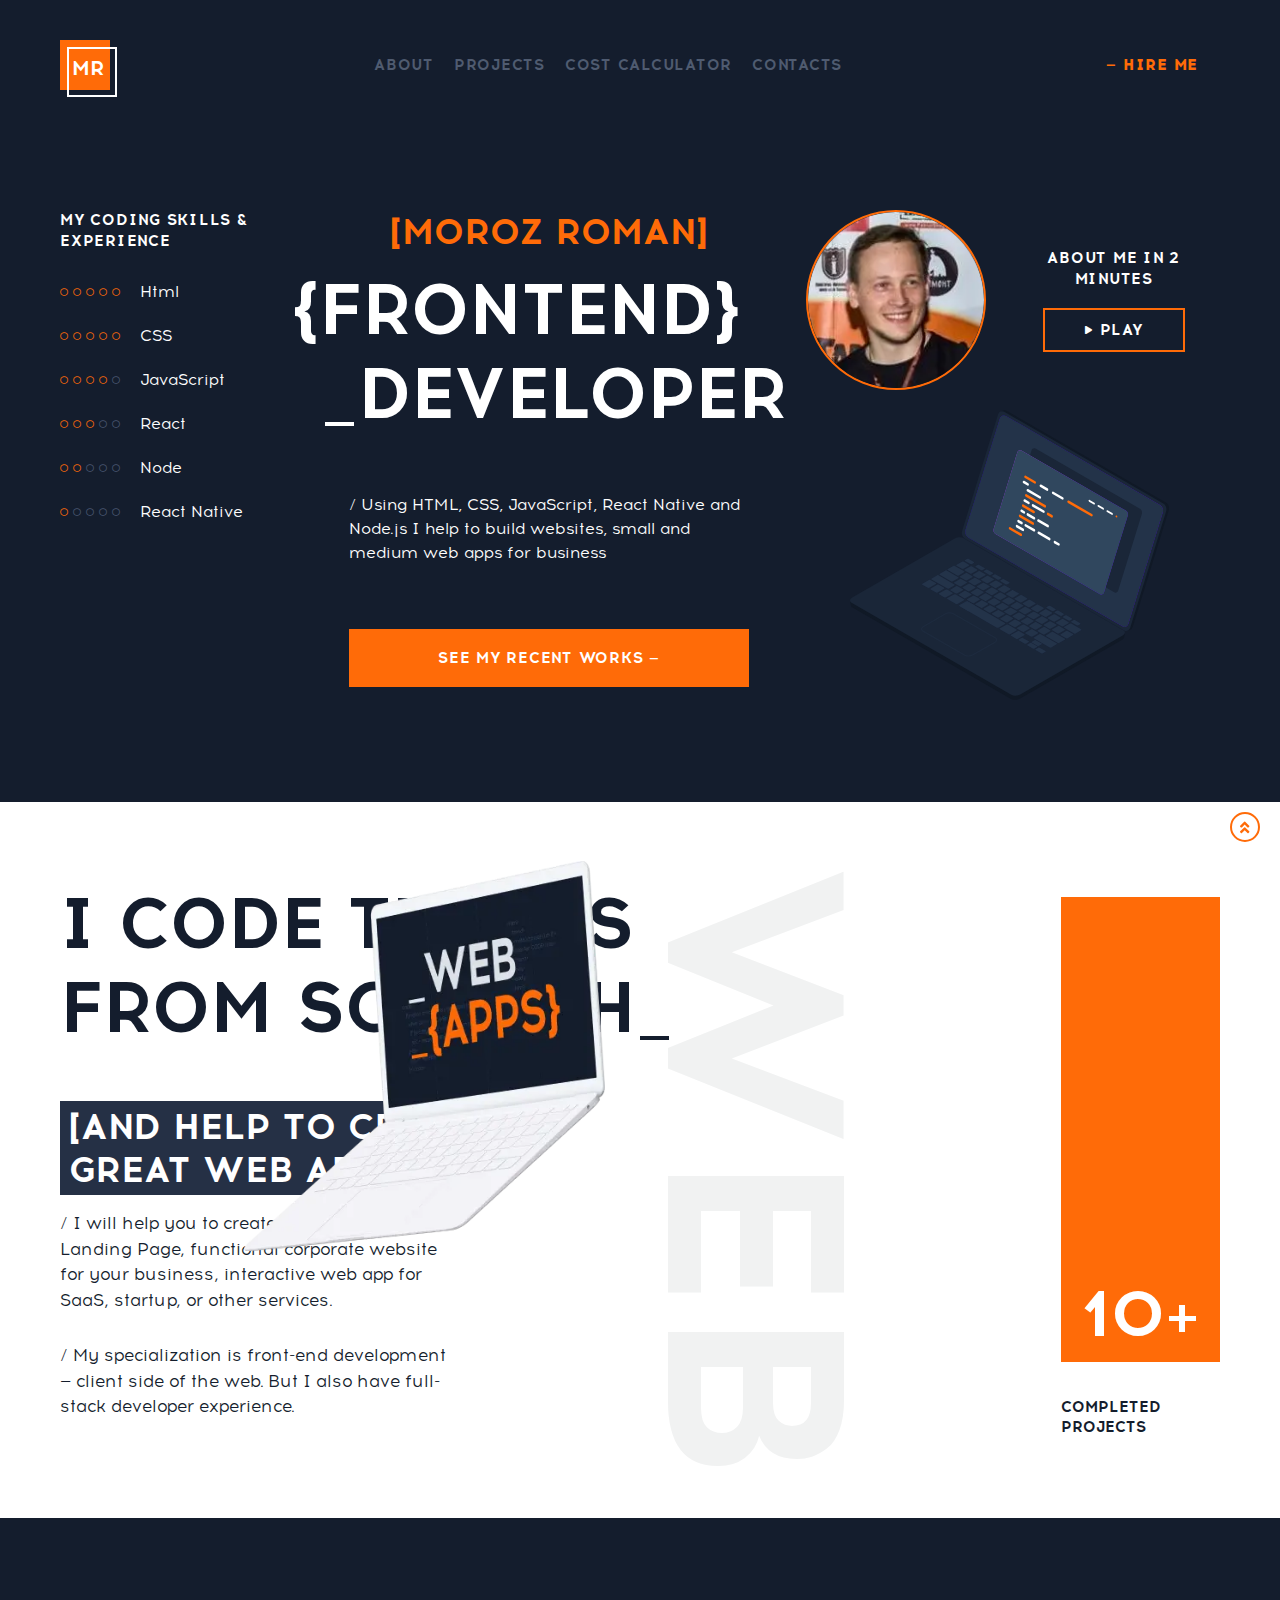
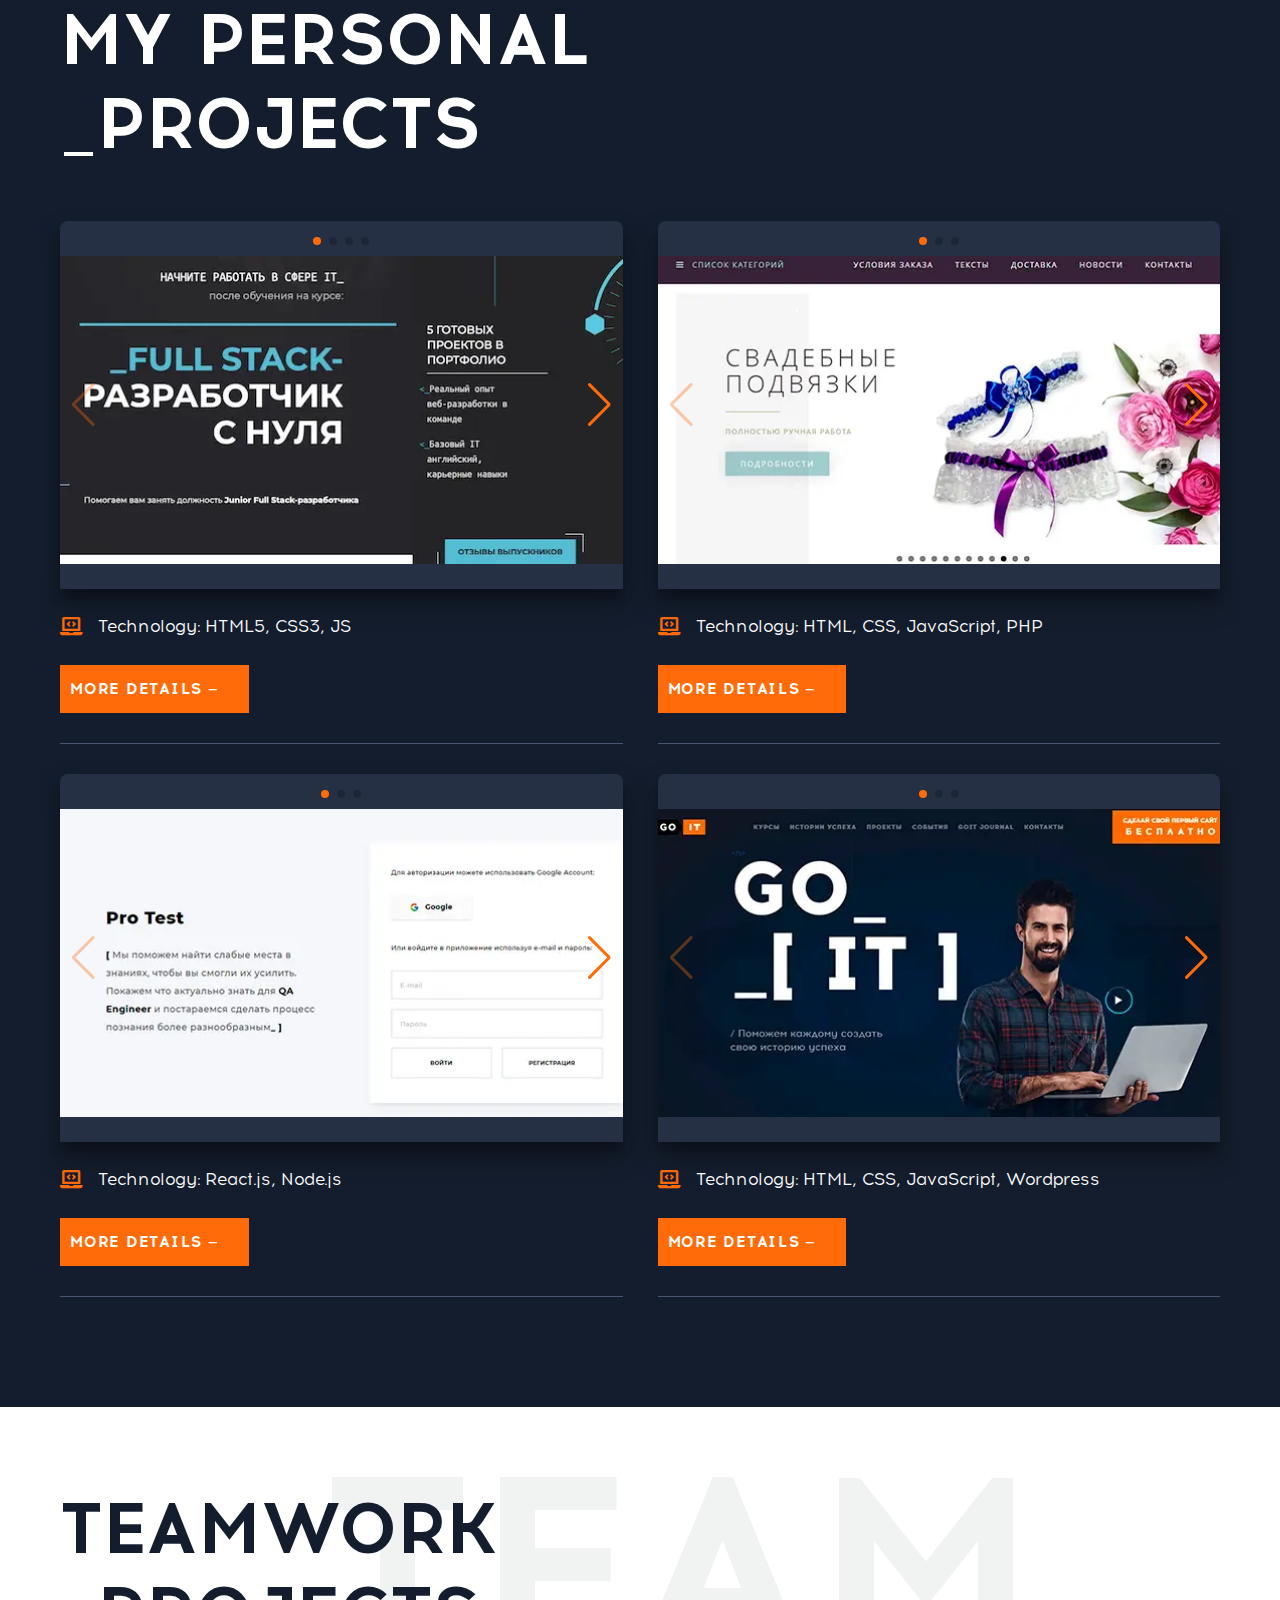
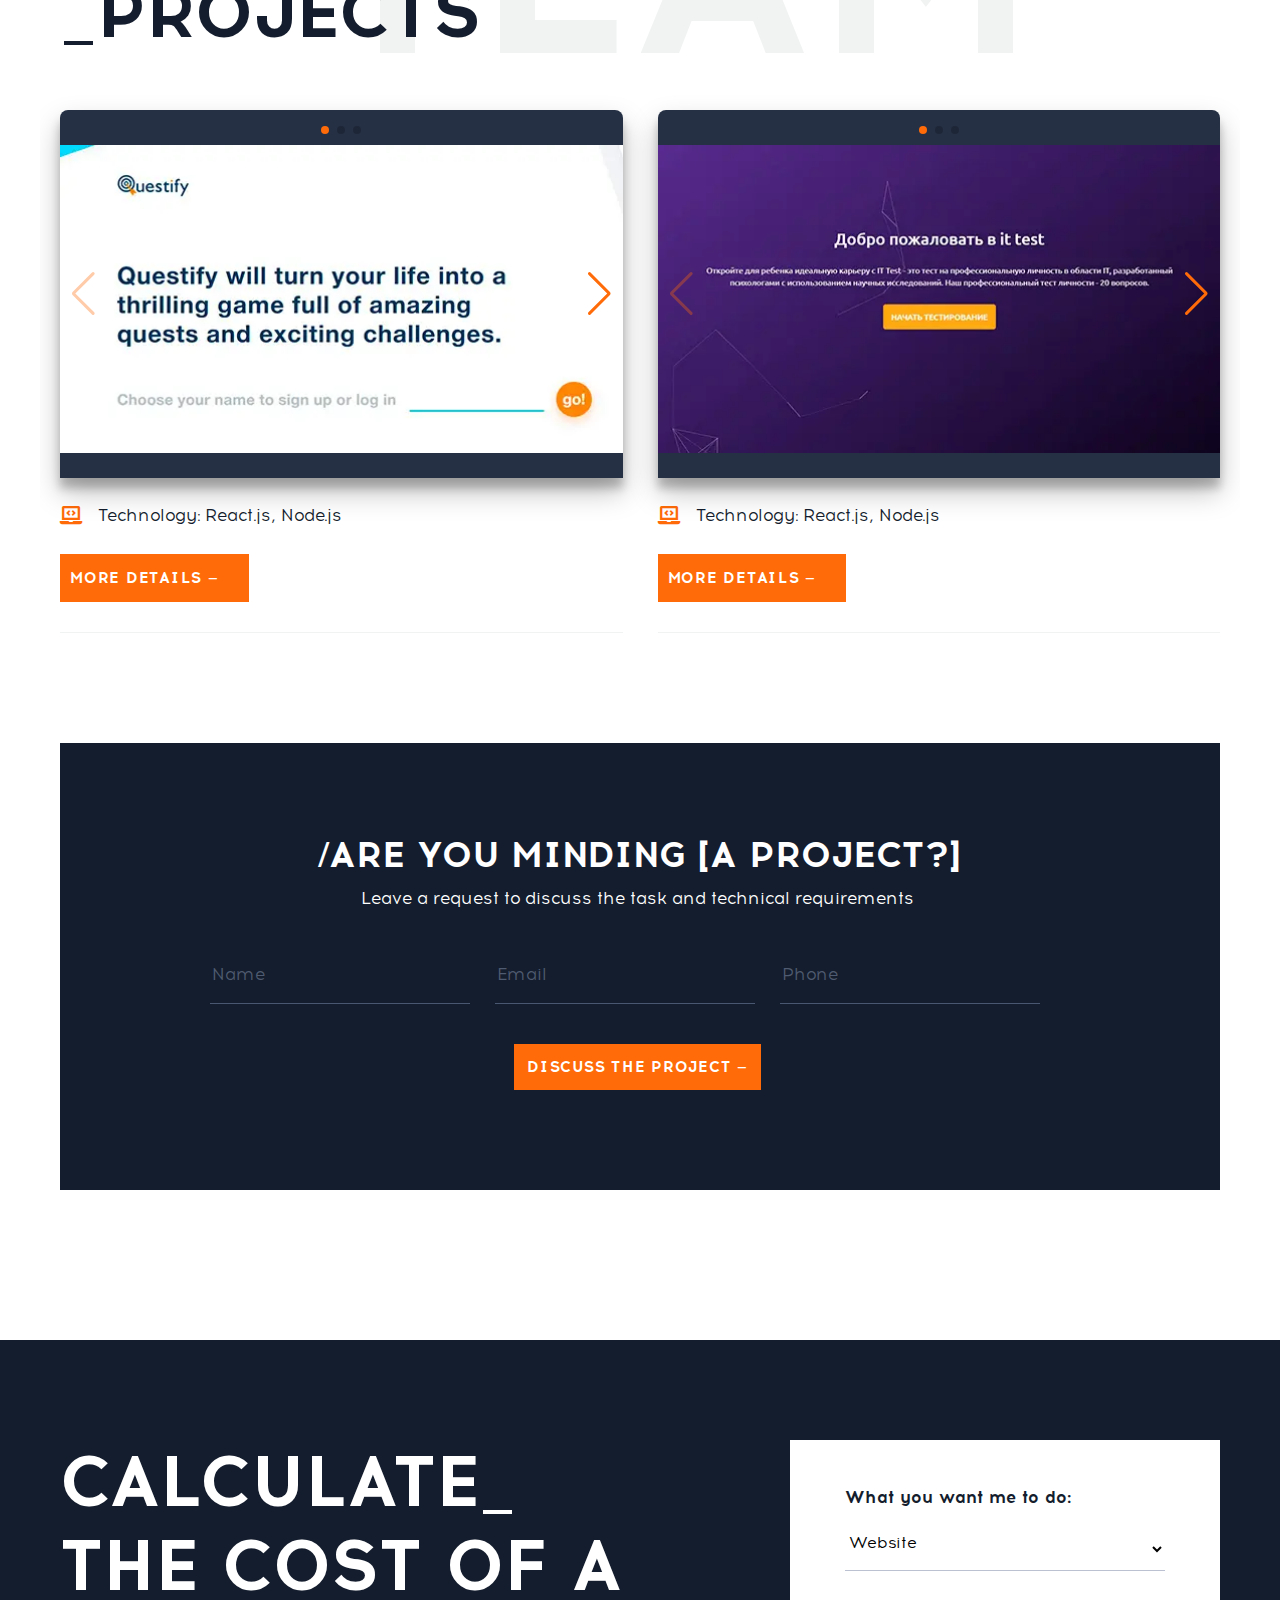
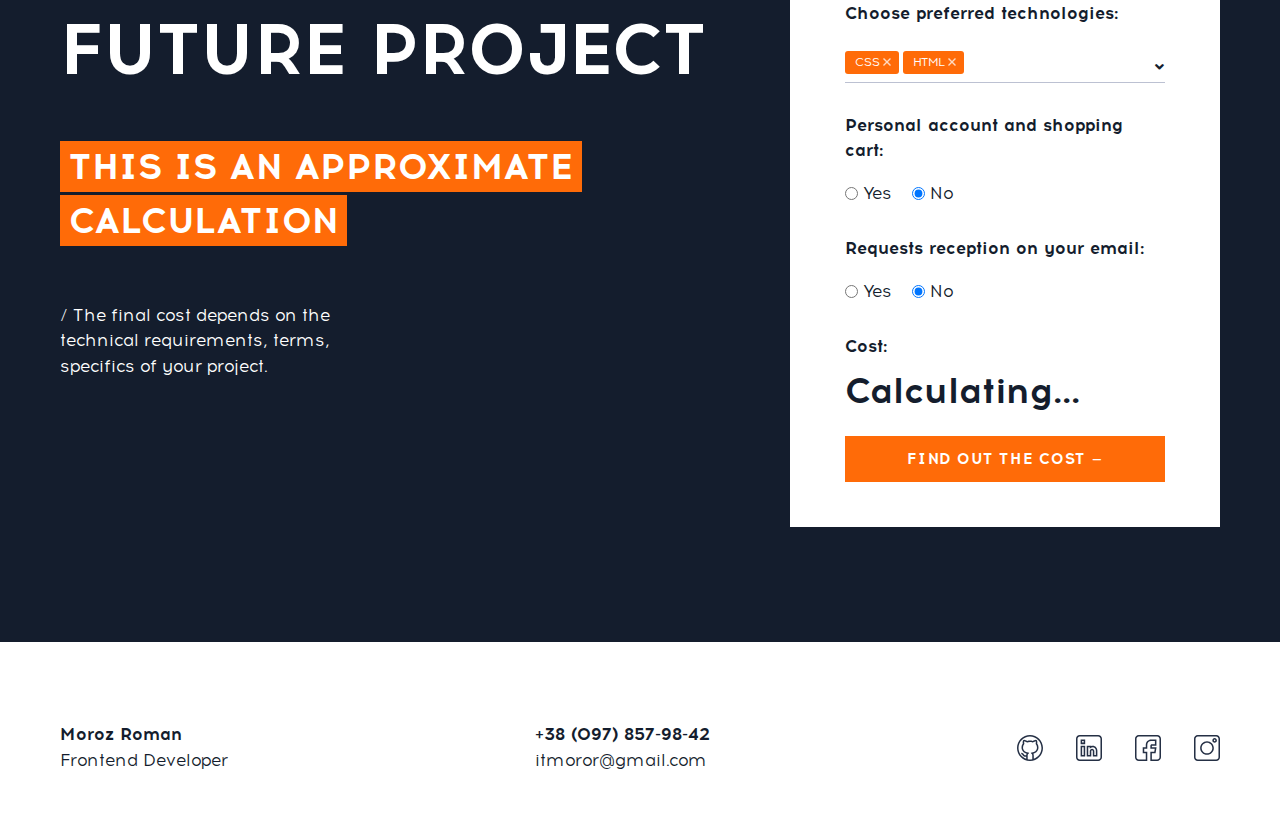
==== commit 3c2738e7: "Update index.html" ====
--- a/index.html
+++ b/index.html
@@ -4,14 +4,14 @@
     <meta charset="UTF-8" />
     <meta name="viewport" content="width=device-width, initial-scale=1.0" />
     <title>mini Project</title>
-    <link rel="icon" href="./img/img/laptop-icon.png" type="image/x-icon" />
-    <link rel="shortcut icon" href="./img/img/laptop-icon.png" type="image/x-icon" />
+    <link rel="icon" href="./img/laptop-icon.png" type="image/x-icon" />
+    <link rel="shortcut icon" href="./img/laptop-icon.png" type="image/x-icon" />
     
     <meta property="og:title" content="mini Project" />
     <meta name="Description" content="Резюме на соискание должности Junior Front-end Developer">
     <meta property="og:description" content="Резюме на соискание должности Junior Front-end Developer" />
     <!-- <meta property="og:type" content="Резюме на соискание должности Junior Front-end Developer" /> -->
-    <!-- <meta property="og:image" content="img/img/my-photo.png" /> -->
+    <!-- <meta property="og:image" content="img/my-photo.png" /> -->
     <!-- <meta property="og:site_name" content="mini Project" /> -->
 
 
@@ -95,13 +95,13 @@
             <div class="developer__about--wrap">
               <picture>
                 <source
-                  srcset="img/img/my-photo.webp   182w"
-                  media="(min-width: 300px)" />
-                <source
-                  srcset="img/img/my-photo.png    182w"
+                  srcset="img/my-photo.webp   182w"
+                  media="(min-width: 300px)" />
+                <source
+                  srcset="img/my-photo.png    182w"
                   media="(min-width: 300px)" />
                 <img
-                  src="./img/img/my-photo.png"
+                  src="./img/my-photo.png"
                   alt="Moroz Roman"
                   class="developer__about-img"
                   loading="lazy"
@@ -118,7 +118,7 @@
             </div>
 
             <img
-              src="./img/img/laptop.svg"
+              src="./img/laptop.svg"
               class="developer__laptop-img"
               alt="laptop"
               loading="lazy"
@@ -225,28 +225,28 @@
                   <!--  -->
                   <picture>
                     <source
-                      srcset="img/img/about/mob-laptop.webp    235w"
+                      srcset="img/about/mob-laptop.webp    235w"
                       media="(max-width: 639px)" />
                     <source
-                      srcset="img/img/about/tab-laptop.webp    361w"
+                      srcset="img/about/tab-laptop.webp    361w"
                       media="(max-width: 1199px)" />
                     <source
-                      srcset="img/img/about/desk-laptop.webp    421w"
+                      srcset="img/about/desk-laptop.webp    421w"
                       media="(min-width: 1200px)" />
 
                     <source
-                      srcset="img/img/about/mob-laptop.png    235w"
+                      srcset="img/about/mob-laptop.png    235w"
                       media="(max-width: 639px)" />
                     <source
-                      srcset="img/img/about/tab-laptop.png    361w"
+                      srcset="img/about/tab-laptop.png    361w"
                       media="(max-width: 1199px)" />
                     <source
-                      srcset="img/img/about/desk-laptop.png    421w"
+                      srcset="img/about/desk-laptop.png    421w"
                       media="(min-width: 1200px)" />
 
                     <img
                       class="project__card-img"
-                      src="img/img/about/desk-laptop.png"
+                      src="img/about/desk-laptop.png"
                       alt="web-apps-laptop"
                       loading="lazy"
                   /></picture>
@@ -295,56 +295,56 @@
 
                     <picture class="swiper-slide personal-project-img ">
                       <source
-                        srcset="img/img/projects/personal/full-stack/full-stack-1.webp   560w"
-                        media="(min-width: 300px)" />
-                      <source
-                        srcset="img/img/projects/personal/full-stack/full-stack-1.jpg    560w"
-                        media="(min-width: 300px)" />
-                      <img
-                        class="swiper-slide personal-project-img "
-                        src="img/img/projects/personal/full-stack/full-stack-1.jpg"
+                        srcset="img/projects/personal/full-stack/full-stack-1.webp   560w"
+                        media="(min-width: 300px)" />
+                      <source
+                        srcset="img/projects/personal/full-stack/full-stack-1.jpg    560w"
+                        media="(min-width: 300px)" />
+                      <img
+                        class="swiper-slide personal-project-img "
+                        src="img/projects/personal/full-stack/full-stack-1.jpg"
                         alt="full-stack-project-1"
                         loading="lazy"
                       />
                     </picture>
                     <picture class="swiper-slide personal-project-img ">
                       <source
-                        srcset="img/img/projects/personal/full-stack/full-stack-2.webp   560w"
-                        media="(min-width: 300px)" />
-                      <source
-                        srcset="img/img/projects/personal/full-stack/full-stack-2.jpg    560w"
-                        media="(min-width: 300px)" />
-                      <img
-                        class="swiper-slide personal-project-img "
-                        src="img/img/projects/personal/full-stack/full-stack-2.jpg"
+                        srcset="img/projects/personal/full-stack/full-stack-2.webp   560w"
+                        media="(min-width: 300px)" />
+                      <source
+                        srcset="img/projects/personal/full-stack/full-stack-2.jpg    560w"
+                        media="(min-width: 300px)" />
+                      <img
+                        class="swiper-slide personal-project-img "
+                        src="img/projects/personal/full-stack/full-stack-2.jpg"
                         alt="full-stack-project-2"
                         loading="lazy"
                       />
                     </picture>
                     <picture class="swiper-slide personal-project-img ">
                       <source
-                        srcset="img/img/projects/personal/full-stack/full-stack-3.webp   560w"
-                        media="(min-width: 300px)" />
-                      <source
-                        srcset="img/img/projects/personal/full-stack/full-stack-3.jpg    560w"
-                        media="(min-width: 300px)" />
-                      <img
-                        class="swiper-slide personal-project-img "
-                        src="img/img/projects/personal/full-stack/full-stack-3.jpg"
+                        srcset="img/projects/personal/full-stack/full-stack-3.webp   560w"
+                        media="(min-width: 300px)" />
+                      <source
+                        srcset="img/projects/personal/full-stack/full-stack-3.jpg    560w"
+                        media="(min-width: 300px)" />
+                      <img
+                        class="swiper-slide personal-project-img "
+                        src="img/projects/personal/full-stack/full-stack-3.jpg"
                         alt="full-stack-project-3"
                         loading="lazy"
                       />
                     </picture>
                     <picture class="swiper-slide personal-project-img ">
                       <source
-                        srcset="img/img/projects/personal/full-stack/full-stack-4.webp   560w"
-                        media="(min-width: 300px)" />
-                      <source
-                        srcset="img/img/projects/personal/full-stack/full-stack-4.jpg    560w"
-                        media="(min-width: 300px)" />
-                      <img
-                        class="swiper-slide personal-project-img "
-                        src="img/img/projects/personal/full-stack/full-stack-4.jpg"
+                        srcset="img/projects/personal/full-stack/full-stack-4.webp   560w"
+                        media="(min-width: 300px)" />
+                      <source
+                        srcset="img/projects/personal/full-stack/full-stack-4.jpg    560w"
+                        media="(min-width: 300px)" />
+                      <img
+                        class="swiper-slide personal-project-img "
+                        src="img/projects/personal/full-stack/full-stack-4.jpg"
                         alt="full-stack-project-4"
                         loading="lazy"
                       />
@@ -374,42 +374,42 @@
 
                     <picture class="swiper-slide personal-project-img ">
                       <source
-                        srcset="img/img/projects/personal/wedding/wedding-1.webp   560w"
-                        media="(min-width: 300px)" />
-                      <source
-                        srcset="img/img/projects/personal/wedding/wedding-1.jpg    560w"
-                        media="(min-width: 300px)" />
-                      <img
-                        class="swiper-slide personal-project-img "
-                        src="img/img/projects/personal/wedding/wedding-1.jpg"
+                        srcset="img/projects/personal/wedding/wedding-1.webp   560w"
+                        media="(min-width: 300px)" />
+                      <source
+                        srcset="img/projects/personal/wedding/wedding-1.jpg    560w"
+                        media="(min-width: 300px)" />
+                      <img
+                        class="swiper-slide personal-project-img "
+                        src="img/projects/personal/wedding/wedding-1.jpg"
                         alt="wedding-project-1"
                         loading="lazy"
                       />
                     </picture>
                     <picture class="swiper-slide personal-project-img ">
                       <source
-                        srcset="img/img/projects/personal/wedding/wedding-2.webp   560w"
-                        media="(min-width: 300px)" />
-                      <source
-                        srcset="img/img/projects/personal/wedding/wedding-2.jpg    560w"
-                        media="(min-width: 300px)" />
-                      <img
-                        class="swiper-slide personal-project-img "
-                        src="img/img/projects/personal/wedding/wedding-2.jpg"
+                        srcset="img/projects/personal/wedding/wedding-2.webp   560w"
+                        media="(min-width: 300px)" />
+                      <source
+                        srcset="img/projects/personal/wedding/wedding-2.jpg    560w"
+                        media="(min-width: 300px)" />
+                      <img
+                        class="swiper-slide personal-project-img "
+                        src="img/projects/personal/wedding/wedding-2.jpg"
                         alt="wedding-project-2"
                         loading="lazy"
                       />
                     </picture>
                     <picture class="swiper-slide personal-project-img ">
                       <source
-                        srcset="img/img/projects/personal/wedding/wedding-3.webp   560w"
-                        media="(min-width: 300px)" />
-                      <source
-                        srcset="img/img/projects/personal/wedding/wedding-3.jpg    560w"
-                        media="(min-width: 300px)" />
-                      <img
-                        class="swiper-slide personal-project-img "
-                        src="img/img/projects/personal/wedding/wedding-3.jpg"
+                        srcset="img/projects/personal/wedding/wedding-3.webp   560w"
+                        media="(min-width: 300px)" />
+                      <source
+                        srcset="img/projects/personal/wedding/wedding-3.jpg    560w"
+                        media="(min-width: 300px)" />
+                      <img
+                        class="swiper-slide personal-project-img "
+                        src="img/projects/personal/wedding/wedding-3.jpg"
                         alt="wedding-project-3"
                         loading="lazy"
                       />
@@ -439,42 +439,42 @@
 
                     <picture class="swiper-slide personal-project-img ">
                       <source
-                        srcset="img/img/projects/personal/pro-test/pro-test-1.webp   560w"
-                        media="(min-width: 300px)" />
-                      <source
-                        srcset="img/img/projects/personal/pro-test/pro-test-1.jpg    560w"
-                        media="(min-width: 300px)" />
-                      <img
-                        class="swiper-slide personal-project-img "
-                        src="img/img/projects/personal/pro-test/pro-test-1.jpg"
+                        srcset="img/projects/personal/pro-test/pro-test-1.webp   560w"
+                        media="(min-width: 300px)" />
+                      <source
+                        srcset="img/projects/personal/pro-test/pro-test-1.jpg    560w"
+                        media="(min-width: 300px)" />
+                      <img
+                        class="swiper-slide personal-project-img "
+                        src="img/projects/personal/pro-test/pro-test-1.jpg"
                         alt="pro-test-image-1"
                         loading="lazy"
                       />
                     </picture>
                     <picture class="swiper-slide personal-project-img ">
                       <source
-                        srcset="img/img/projects/personal/pro-test/pro-test-2.webp   560w"
-                        media="(min-width: 300px)" />
-                      <source
-                        srcset="img/img/projects/personal/pro-test/pro-test-2.jpg    560w"
-                        media="(min-width: 300px)" />
-                      <img
-                        class="swiper-slide personal-project-img "
-                        src="img/img/projects/personal/pro-test/pro-test-2.jpg"
+                        srcset="img/projects/personal/pro-test/pro-test-2.webp   560w"
+                        media="(min-width: 300px)" />
+                      <source
+                        srcset="img/projects/personal/pro-test/pro-test-2.jpg    560w"
+                        media="(min-width: 300px)" />
+                      <img
+                        class="swiper-slide personal-project-img "
+                        src="img/projects/personal/pro-test/pro-test-2.jpg"
                         alt="pro-test-image-2"
                         loading="lazy"
                       />
                     </picture>
                     <picture class="swiper-slide personal-project-img ">
                       <source
-                        srcset="img/img/projects/personal/pro-test/pro-test-3.webp   560w"
-                        media="(min-width: 300px)" />
-                      <source
-                        srcset="img/img/projects/personal/pro-test/pro-test-3.jpg    560w"
-                        media="(min-width: 300px)" />
-                      <img
-                        class="swiper-slide personal-project-img "
-                        src="img/img/projects/personal/pro-test/pro-test-3.jpg"
+                        srcset="img/projects/personal/pro-test/pro-test-3.webp   560w"
+                        media="(min-width: 300px)" />
+                      <source
+                        srcset="img/projects/personal/pro-test/pro-test-3.jpg    560w"
+                        media="(min-width: 300px)" />
+                      <img
+                        class="swiper-slide personal-project-img "
+                        src="img/projects/personal/pro-test/pro-test-3.jpg"
                         alt="pro-test-image-3"
                         loading="lazy"
                       />
@@ -504,42 +504,42 @@
 
                     <picture class="swiper-slide personal-project-img ">
                       <source
-                        srcset="img/img/projects/personal/goit/goit-1.webp   560w"
-                        media="(min-width: 300px)" />
-                      <source
-                        srcset="img/img/projects/personal/goit/goit-1.jpg    560w"
-                        media="(min-width: 300px)" />
-                      <img
-                        class="swiper-slide personal-project-img "
-                        src="img/img/projects/personal/goit/goit-1.jpg"
+                        srcset="img/projects/personal/goit/goit-1.webp   560w"
+                        media="(min-width: 300px)" />
+                      <source
+                        srcset="img/projects/personal/goit/goit-1.jpg    560w"
+                        media="(min-width: 300px)" />
+                      <img
+                        class="swiper-slide personal-project-img "
+                        src="img/projects/personal/goit/goit-1.jpg"
                         alt="goit-project-image-1"
                         loading="lazy"
                       />
                     </picture>
                     <picture class="swiper-slide personal-project-img ">
                       <source
-                        srcset="img/img/projects/personal/goit/goit-2.webp   560w"
-                        media="(min-width: 300px)" />
-                      <source
-                        srcset="img/img/projects/personal/goit/goit-2.jpg    560w"
-                        media="(min-width: 300px)" />
-                      <img
-                        class="swiper-slide personal-project-img "
-                        src="img/img/projects/personal/goit/goit-2.jpg"
+                        srcset="img/projects/personal/goit/goit-2.webp   560w"
+                        media="(min-width: 300px)" />
+                      <source
+                        srcset="img/projects/personal/goit/goit-2.jpg    560w"
+                        media="(min-width: 300px)" />
+                      <img
+                        class="swiper-slide personal-project-img "
+                        src="img/projects/personal/goit/goit-2.jpg"
                         alt="goit-project-image-2"
                         loading="lazy"
                       />
                     </picture>
                     <picture class="swiper-slide personal-project-img ">
                       <source
-                        srcset="img/img/projects/personal/goit/goit-3.webp   560w"
-                        media="(min-width: 300px)" />
-                      <source
-                        srcset="img/img/projects/personal/goit/goit-3.jpg    560w"
-                        media="(min-width: 300px)" />
-                      <img
-                        class="swiper-slide personal-project-img "
-                        src="img/img/projects/personal/goit/goit-3.jpg"
+                        srcset="img/projects/personal/goit/goit-3.webp   560w"
+                        media="(min-width: 300px)" />
+                      <source
+                        srcset="img/projects/personal/goit/goit-3.jpg    560w"
+                        media="(min-width: 300px)" />
+                      <img
+                        class="swiper-slide personal-project-img "
+                        src="img/projects/personal/goit/goit-3.jpg"
                         alt="goit-project-image-3"
                         loading="lazy"
                       />
@@ -582,42 +582,42 @@
 
                     <picture class="swiper-slide personal-project-img ">
                       <source
-                        srcset="img/img/projects/team/questify/questify-1.webp   560w"
-                        media="(min-width: 300px)" />
-                      <source
-                        srcset="img/img/projects/team/questify/questify-1.jpg    560w"
-                        media="(min-width: 300px)" />
-                      <img
-                        class="swiper-slide personal-project-img "
-                        src="img/img/projects/team/questify/questify-1.jpg"
+                        srcset="img/projects/team/questify/questify-1.webp   560w"
+                        media="(min-width: 300px)" />
+                      <source
+                        srcset="img/projects/team/questify/questify-1.jpg    560w"
+                        media="(min-width: 300px)" />
+                      <img
+                        class="swiper-slide personal-project-img "
+                        src="img/projects/team/questify/questify-1.jpg"
                         alt="Questify-project-image-1"
                         loading="lazy"
                       />
                     </picture>
                     <picture class="swiper-slide personal-project-img ">
                       <source
-                        srcset="img/img/projects/team/questify/questify-2.webp   560w"
-                        media="(min-width: 300px)" />
-                      <source
-                        srcset="img/img/projects/team/questify/questify-2.jpg    560w"
-                        media="(min-width: 300px)" />
-                      <img
-                        class="swiper-slide personal-project-img "
-                        src="img/img/projects/team/questify/questify-2.jpg"
+                        srcset="img/projects/team/questify/questify-2.webp   560w"
+                        media="(min-width: 300px)" />
+                      <source
+                        srcset="img/projects/team/questify/questify-2.jpg    560w"
+                        media="(min-width: 300px)" />
+                      <img
+                        class="swiper-slide personal-project-img "
+                        src="img/projects/team/questify/questify-2.jpg"
                         alt="Questify-project-image-2"
                         loading="lazy"
                       />
                     </picture>
                     <picture class="swiper-slide personal-project-img ">
                       <source
-                        srcset="img/img/projects/team/questify/questify-3.webp   560w"
-                        media="(min-width: 300px)" />
-                      <source
-                        srcset="img/img/projects/team/questify/questify-3.jpg    560w"
-                        media="(min-width: 300px)" />
-                      <img
-                        class="swiper-slide personal-project-img "
-                        src="img/img/projects/team/questify/questify-3.jpg"
+                        srcset="img/projects/team/questify/questify-3.webp   560w"
+                        media="(min-width: 300px)" />
+                      <source
+                        srcset="img/projects/team/questify/questify-3.jpg    560w"
+                        media="(min-width: 300px)" />
+                      <img
+                        class="swiper-slide personal-project-img "
+                        src="img/projects/team/questify/questify-3.jpg"
                         alt="Questify-project-image-3"
                         loading="lazy"
                       />
@@ -648,42 +648,42 @@
 
                     <picture class="swiper-slide personal-project-img ">
                       <source
-                        srcset="img\img\projects\team\it-test\it-test-1.webp   560w"
-                        media="(min-width: 300px)" />
-                      <source
-                        srcset="img\img\projects\team\it-test\it-test-1.jpg    560w"
-                        media="(min-width: 300px)" />
-                      <img
-                        class="swiper-slide personal-project-img "
-                        src="img\img\projects\team\it-test\it-test-1.jpg"
+                        srcset="img\projects\team\it-test\it-test-1.webp   560w"
+                        media="(min-width: 300px)" />
+                      <source
+                        srcset="img\projects\team\it-test\it-test-1.jpg    560w"
+                        media="(min-width: 300px)" />
+                      <img
+                        class="swiper-slide personal-project-img "
+                        src="img\projects\team\it-test\it-test-1.jpg"
                         alt="it-test-project-image-1"
                         loading="lazy"
                       />
                     </picture>
                     <picture class="swiper-slide personal-project-img ">
                       <source
-                        srcset="img\img\projects\team\it-test\it-test-2.webp   560w"
-                        media="(min-width: 300px)" />
-                      <source
-                        srcset="img\img\projects\team\it-test\it-test-2.jpg    560w"
-                        media="(min-width: 300px)" />
-                      <img
-                        class="swiper-slide personal-project-img "
-                        src="img\img\projects\team\it-test\it-test-2.jpg"
+                        srcset="img\projects\team\it-test\it-test-2.webp   560w"
+                        media="(min-width: 300px)" />
+                      <source
+                        srcset="img\projects\team\it-test\it-test-2.jpg    560w"
+                        media="(min-width: 300px)" />
+                      <img
+                        class="swiper-slide personal-project-img "
+                        src="img\projects\team\it-test\it-test-2.jpg"
                         alt="it-test-project-image-2"
                         loading="lazy"
                       />
                     </picture>
                     <picture class="swiper-slide personal-project-img ">
                       <source
-                        srcset="img\img\projects\team\it-test\it-test-3.webp   560w"
-                        media="(min-width: 300px)" />
-                      <source
-                        srcset="img\img\projects\team\it-test\it-test-3.jpg    560w"
-                        media="(min-width: 300px)" />
-                      <img
-                        class="swiper-slide personal-project-img "
-                        src="img\img\projects\team\it-test\it-test-3.jpg"
+                        srcset="img\projects\team\it-test\it-test-3.webp   560w"
+                        media="(min-width: 300px)" />
+                      <source
+                        srcset="img\projects\team\it-test\it-test-3.jpg    560w"
+                        media="(min-width: 300px)" />
+                      <img
+                        class="swiper-slide personal-project-img "
+                        src="img\projects\team\it-test\it-test-3.jpg"
                         alt="it-test-project-image-3"
                         loading="lazy"
                       />
@@ -763,7 +763,7 @@
 
             <div class="calculator__img--wrap">
               <img 
-                src="./img/img/calculator.svg" 
+                src="./img/calculator.svg" 
                 class="calculator__img" 
                 alt="calculator" 
                 loading="lazy"
@@ -882,7 +882,7 @@
               rel="nofollow"
               rel="noopener">
               <svg class="footer__social-icon--icon">
-                <use href="./img/img/icon.svg#github"></use>
+                <use href="./img/icon.svg#github"></use>
               </svg>
             </a>
           </li>
@@ -894,7 +894,7 @@
               rel="nofollow"
               rel="noopener">
               <svg class="footer__social-icon--icon">
-                <use href="./img/img/icon.svg#linkedin"></use>
+                <use href="./img/icon.svg#linkedin"></use>
               </svg>
             </a>
           </li>
@@ -906,7 +906,7 @@
               rel="nofollow"
               rel="noopener">
               <svg class="footer__social-icon--icon">
-                <use href="./img/img/icon.svg#facebook"></use>
+                <use href="./img/icon.svg#facebook"></use>
               </svg>
             </a>
           </li>
@@ -918,7 +918,7 @@
               rel="nofollow"
               rel="noopener">
               <svg class="footer__social-icon--icon">
-                <use href="./img/img/icon.svg#instagram"></use>
+                <use href="./img/icon.svg#instagram"></use>
               </svg>
             </a>
           </li>
@@ -1003,58 +1003,58 @@
 
                 <picture class="swiper-slide project-modal-img ">
                   <source
-                    srcset="img/img/projects/personal/full-stack/full-stack-1.webp   560w"
+                    srcset="img/projects/personal/full-stack/full-stack-1.webp   560w"
                     media="(min-width: 300px)" />
 
                   <source
-                    srcset="img/img/projects/personal/full-stack/full-stack-1.jpg    560  w"
+                    srcset="img/projects/personal/full-stack/full-stack-1.jpg    560  w"
                     media="(min-width: 300px)" />
                   
                   <img
                     class="swiper-slide project-modal-img "
-                    src="img/img/projects/personal/full-stack/full-stack-1.jpg"
+                    src="img/projects/personal/full-stack/full-stack-1.jpg"
                     alt="full-stack-project-1"
                     loading="lazy"
                   />
                 </picture>
                 <picture class="swiper-slide project-modal-img ">
                   <source
-                    srcset="img/img/projects/personal/full-stack/full-stack-2.webp   560w"
+                    srcset="img/projects/personal/full-stack/full-stack-2.webp   560w"
                     media="(min-width: 300px)" />
                   <source
-                    srcset="img/img/projects/personal/full-stack/full-stack-2.jpg    560w"
+                    srcset="img/projects/personal/full-stack/full-stack-2.jpg    560w"
                     media="(min-width: 300px)" />
                   <img
                     class="swiper-slide project-modal-img "
-                    src="img/img/projects/personal/full-stack/full-stack-2.jpg"
+                    src="img/projects/personal/full-stack/full-stack-2.jpg"
                     alt="full-stack-project-2"
                     loading="lazy"
                   />
                 </picture>
                 <picture class="swiper-slide project-modal-img ">
                   <source
-                    srcset="img/img/projects/personal/full-stack/full-stack-3.webp   560w"
+                    srcset="img/projects/personal/full-stack/full-stack-3.webp   560w"
                     media="(min-width: 300px)" />
                   <source
-                    srcset="img/img/projects/personal/full-stack/full-stack-3.jpg    560w"
+                    srcset="img/projects/personal/full-stack/full-stack-3.jpg    560w"
                     media="(min-width: 300px)" />
                   <img
                     class="swiper-slide project-modal-img "
-                    src="img/img/projects/personal/full-stack/full-stack-3.jpg"
+                    src="img/projects/personal/full-stack/full-stack-3.jpg"
                     alt="full-stack-project-3"
                     loading="lazy"
                   />
                 </picture>
                 <picture class="swiper-slide project-modal-img ">
                   <source
-                    srcset="img/img/projects/personal/full-stack/full-stack-4.webp   560w"
+                    srcset="img/projects/personal/full-stack/full-stack-4.webp   560w"
                     media="(min-width: 300px)" />
                   <source
-                    srcset="img/img/projects/personal/full-stack/full-stack-4.jpg    560w"
+                    srcset="img/projects/personal/full-stack/full-stack-4.jpg    560w"
                     media="(min-width: 300px)" />
                   <img
                     class="swiper-slide project-modal-img "
-                    src="img/img/projects/personal/full-stack/full-stack-4.jpg"
+                    src="img/projects/personal/full-stack/full-stack-4.jpg"
                     alt="full-stack-project-4"
                     loading="lazy"
                   />
@@ -1113,44 +1113,44 @@
 
               <picture class="swiper-slide project-modal-img ">
                 <source
-                  srcset="img/img/projects/personal/wedding/wedding-1.webp   560w"
-                  media="(min-width: 300px)" />
-
-                <source
-                  srcset="img/img/projects/personal/wedding/wedding-1.jpg    560w"
+                  srcset="img/projects/personal/wedding/wedding-1.webp   560w"
+                  media="(min-width: 300px)" />
+
+                <source
+                  srcset="img/projects/personal/wedding/wedding-1.jpg    560w"
                   media="(min-width: 300px)" />
                 
                 <img
                   class="swiper-slide project-modal-img "
-                  src="img/img/projects/personal/wedding/wedding-1.jpg"
+                  src="img/projects/personal/wedding/wedding-1.jpg"
                   alt="wedding-project-1"
                   loading="lazy"
                 />
               </picture>
               <picture class="swiper-slide project-modal-img ">
                 <source
-                  srcset="img/img/projects/personal/wedding/wedding-2.webp   560w"
-                  media="(min-width: 300px)" />
-                <source
-                  srcset="img/img/projects/personal/wedding/wedding-2.jpg    560w"
+                  srcset="img/projects/personal/wedding/wedding-2.webp   560w"
+                  media="(min-width: 300px)" />
+                <source
+                  srcset="img/projects/personal/wedding/wedding-2.jpg    560w"
                   media="(min-width: 300px)" />
                 <img
                   class="swiper-slide project-modal-img "
-                  src="img/img/projects/personal/wedding/wedding-2.jpg"
+                  src="img/projects/personal/wedding/wedding-2.jpg"
                   alt="wedding-project-2"
                   loading="lazy"
                 />
               </picture>
               <picture class="swiper-slide project-modal-img ">
                 <source
-                  srcset="img/img/projects/personal/wedding/wedding-3.webp   560w"
-                  media="(min-width: 300px)" />
-                <source
-                  srcset="img/img/projects/personal/wedding/wedding-3.jpg    560w"
+                  srcset="img/projects/personal/wedding/wedding-3.webp   560w"
+                  media="(min-width: 300px)" />
+                <source
+                  srcset="img/projects/personal/wedding/wedding-3.jpg    560w"
                   media="(min-width: 300px)" />
                 <img
                   class="swiper-slide project-modal-img "
-                  src="img/img/projects/personal/wedding/wedding-3.jpg"
+                  src="img/projects/personal/wedding/wedding-3.jpg"
                   alt="wedding-project-3"
                   loading="lazy"
                 />
@@ -1206,44 +1206,44 @@
 
               <picture class="swiper-slide project-modal-img ">
                 <source
-                  srcset="img/img/projects/personal/pro-test/pro-test-1.webp   560w"
-                  media="(min-width: 300px)" />
-
-                <source
-                  srcset="img/img/projects/personal/pro-test/pro-test-1.jpg    560w"
+                  srcset="img/projects/personal/pro-test/pro-test-1.webp   560w"
+                  media="(min-width: 300px)" />
+
+                <source
+                  srcset="img/projects/personal/pro-test/pro-test-1.jpg    560w"
                   media="(min-width: 300px)" />
                 
                 <img
                   class="swiper-slide project-modal-img "
-                  src="img/img/projects/personal/pro-test/pro-test-1.jpg"
+                  src="img/projects/personal/pro-test/pro-test-1.jpg"
                   alt="pro-test-image-1"
                   loading="lazy"
                 />
               </picture>
               <picture class="swiper-slide project-modal-img ">
                 <source
-                  srcset="img/img/projects/personal/pro-test/pro-test-2.webp   560w"
-                  media="(min-width: 300px)" />
-                <source
-                  srcset="img/img/projects/personal/pro-test/pro-test-2.jpg    560w"
+                  srcset="img/projects/personal/pro-test/pro-test-2.webp   560w"
+                  media="(min-width: 300px)" />
+                <source
+                  srcset="img/projects/personal/pro-test/pro-test-2.jpg    560w"
                   media="(min-width: 300px)" />
                 <img
                   class="swiper-slide project-modal-img "
-                  src="img/img/projects/personal/pro-test/pro-test-2.jpg"
+                  src="img/projects/personal/pro-test/pro-test-2.jpg"
                   alt="pro-test-image-2"
                   loading="lazy"
                 />
               </picture>
               <picture class="swiper-slide project-modal-img ">
                 <source
-                  srcset="img/img/projects/personal/pro-test/pro-test-3.webp   560w"
-                  media="(min-width: 300px)" />
-                <source
-                  srcset="img/img/projects/personal/pro-test/pro-test-3.jpg    560w"
+                  srcset="img/projects/personal/pro-test/pro-test-3.webp   560w"
+                  media="(min-width: 300px)" />
+                <source
+                  srcset="img/projects/personal/pro-test/pro-test-3.jpg    560w"
                   media="(min-width: 300px)" />
                 <img
                   class="swiper-slide project-modal-img "
-                  src="img/img/projects/personal/pro-test/pro-test-3.jpg"
+                  src="img/projects/personal/pro-test/pro-test-3.jpg"
                   alt="pro-test-image-3"
                   loading="lazy"
                 />
@@ -1294,44 +1294,44 @@
 
                 <picture class="swiper-slide project-modal-img ">
                   <source
-                    srcset="img/img/projects/personal/goit/goit-1.webp   560w"
+                    srcset="img/projects/personal/goit/goit-1.webp   560w"
                     media="(min-width: 300px)" />
   
                   <source
-                    srcset="img/img/projects/personal/goit/goit-1.jpg    560w"
+                    srcset="img/projects/personal/goit/goit-1.jpg    560w"
                     media="(min-width: 300px)" />
                   
                   <img
                     class="swiper-slide project-modal-img "
-                    src="img/img/projects/personal/goit/goit-1.jpg"
+                    src="img/projects/personal/goit/goit-1.jpg"
                     alt="goit-project-image-1"
                     loading="lazy"
                   />
                 </picture>
                 <picture class="swiper-slide project-modal-img ">
                   <source
-                    srcset="img/img/projects/personal/goit/goit-2.webp   560w"
+                    srcset="img/projects/personal/goit/goit-2.webp   560w"
                     media="(min-width: 300px)" />
                   <source
-                    srcset="img/img/projects/personal/goit/goit-2.jpg    560w"
+                    srcset="img/projects/personal/goit/goit-2.jpg    560w"
                     media="(min-width: 300px)" />
                   <img
                     class="swiper-slide project-modal-img "
-                    src="img/img/projects/personal/goit/goit-2.jpg"
+                    src="img/projects/personal/goit/goit-2.jpg"
                     alt="goit-project-image-2"
                     loading="lazy"
                   />
                 </picture>
                 <picture class="swiper-slide project-modal-img ">
                   <source
-                    srcset="img/img/projects/personal/goit/goit-3.webp   560w"
+                    srcset="img/projects/personal/goit/goit-3.webp   560w"
                     media="(min-width: 300px)" />
                   <source
-                    srcset="img/img/projects/personal/goit/goit-3.jpg    560w"
+                    srcset="img/projects/personal/goit/goit-3.jpg    560w"
                     media="(min-width: 300px)" />
                   <img
                     class="swiper-slide project-modal-img "
-                    src="img/img/projects/personal/goit/goit-3.jpg"
+                    src="img/projects/personal/goit/goit-3.jpg"
                     alt="goit-project-image-3"
                     loading="lazy"
                   />
@@ -1389,44 +1389,44 @@
 
               <picture class="swiper-slide project-modal-img ">
                 <source
-                  srcset="img/img/projects/team/questify/questify-1.webp   560w"
-                  media="(min-width: 300px)" />
-
-                <source
-                  srcset="img/img/projects/team/questify/questify-1.jpg    560w"
+                  srcset="img/projects/team/questify/questify-1.webp   560w"
+                  media="(min-width: 300px)" />
+
+                <source
+                  srcset="img/projects/team/questify/questify-1.jpg    560w"
                   media="(min-width: 300px)" />
                 
                 <img
                   class="swiper-slide project-modal-img "
-                  src="img/img/projects/team/questify/questify-1.jpg"
+                  src="img/projects/team/questify/questify-1.jpg"
                   alt="Questify-project-image-1"
                   loading="lazy"
                 />
               </picture>
               <picture class="swiper-slide project-modal-img ">
                 <source
-                  srcset="img/img/projects/team/questify/questify-2.webp   560w"
-                  media="(min-width: 300px)" />
-                <source
-                  srcset="img/img/projects/team/questify/questify-2.jpg    560w"
+                  srcset="img/projects/team/questify/questify-2.webp   560w"
+                  media="(min-width: 300px)" />
+                <source
+                  srcset="img/projects/team/questify/questify-2.jpg    560w"
                   media="(min-width: 300px)" />
                 <img
                   class="swiper-slide project-modal-img "
-                  src="img/img/projects/team/questify/questify-2.jpg"
+                  src="img/projects/team/questify/questify-2.jpg"
                   alt="Questify-project-image-2"
                   loading="lazy"
                 />
               </picture>
               <picture class="swiper-slide project-modal-img ">
                 <source
-                  srcset="img/img/projects/team/questify/questify-3.webp   560w"
-                  media="(min-width: 300px)" />
-                <source
-                  srcset="img/img/projects/team/questify/questify-3.jpg    560w"
+                  srcset="img/projects/team/questify/questify-3.webp   560w"
+                  media="(min-width: 300px)" />
+                <source
+                  srcset="img/projects/team/questify/questify-3.jpg    560w"
                   media="(min-width: 300px)" />
                 <img
                   class="swiper-slide project-modal-img "
-                  src="img/img/projects/team/questify/questify-3.jpg"
+                  src="img/projects/team/questify/questify-3.jpg"
                   alt="Questify-project-image-3"
                   loading="lazy"
                 />
@@ -1474,44 +1474,44 @@
               <!-- Slides -->
               <picture class="swiper-slide project-modal-img ">
                 <source
-                  srcset="img\img\projects\team\it-test\it-test-1.webp   560w"
-                  media="(min-width: 300px)" />
-
-                <source
-                  srcset="img\img\projects\team\it-test\it-test-1.jpg    560w"
+                  srcset="img\projects\team\it-test\it-test-1.webp   560w"
+                  media="(min-width: 300px)" />
+
+                <source
+                  srcset="img\projects\team\it-test\it-test-1.jpg    560w"
                   media="(min-width: 300px)" />
                 
                 <img
                   class="swiper-slide project-modal-img "
-                  src="img\img\projects\team\it-test\it-test-1.jpg"
+                  src="img\projects\team\it-test\it-test-1.jpg"
                   alt="it-test-project-image-1"
                   loading="lazy"
                 />
               </picture>
               <picture class="swiper-slide project-modal-img ">
                 <source
-                  srcset="img\img\projects\team\it-test\it-test-2.webp   560w"
-                  media="(min-width: 300px)" />
-                <source
-                  srcset="img\img\projects\team\it-test\it-test-2.jpg    560w"
+                  srcset="img\projects\team\it-test\it-test-2.webp   560w"
+                  media="(min-width: 300px)" />
+                <source
+                  srcset="img\projects\team\it-test\it-test-2.jpg    560w"
                   media="(min-width: 300px)" />
                 <img
                   class="swiper-slide project-modal-img "
-                  src="img\img\projects\team\it-test\it-test-2.jpg"
+                  src="img\projects\team\it-test\it-test-2.jpg"
                   alt="it-test-project-image-2"
                   loading="lazy"
                 />
               </picture>
               <picture class="swiper-slide project-modal-img ">
                 <source
-                  srcset="img\img\projects\team\it-test\it-test-3.webp   560w"
+                  srcset="img\projects\team\it-test\it-test-3.webp   560w"
                   media="(min-width: 300px)" />
                 <source
                   srcset="img copy\projects\team\it-test\it-test-3.jpg    560w"
                   media="(min-width: 300px)" />
                 <img
                   class="swiper-slide project-modal-img "
-                  src="img\img\projects\team\it-test\it-test-3.jpg"
+                  src="img\projects\team\it-test\it-test-3.jpg"
                   alt="it-test-project-image-3"
                   loading="lazy"
                 />
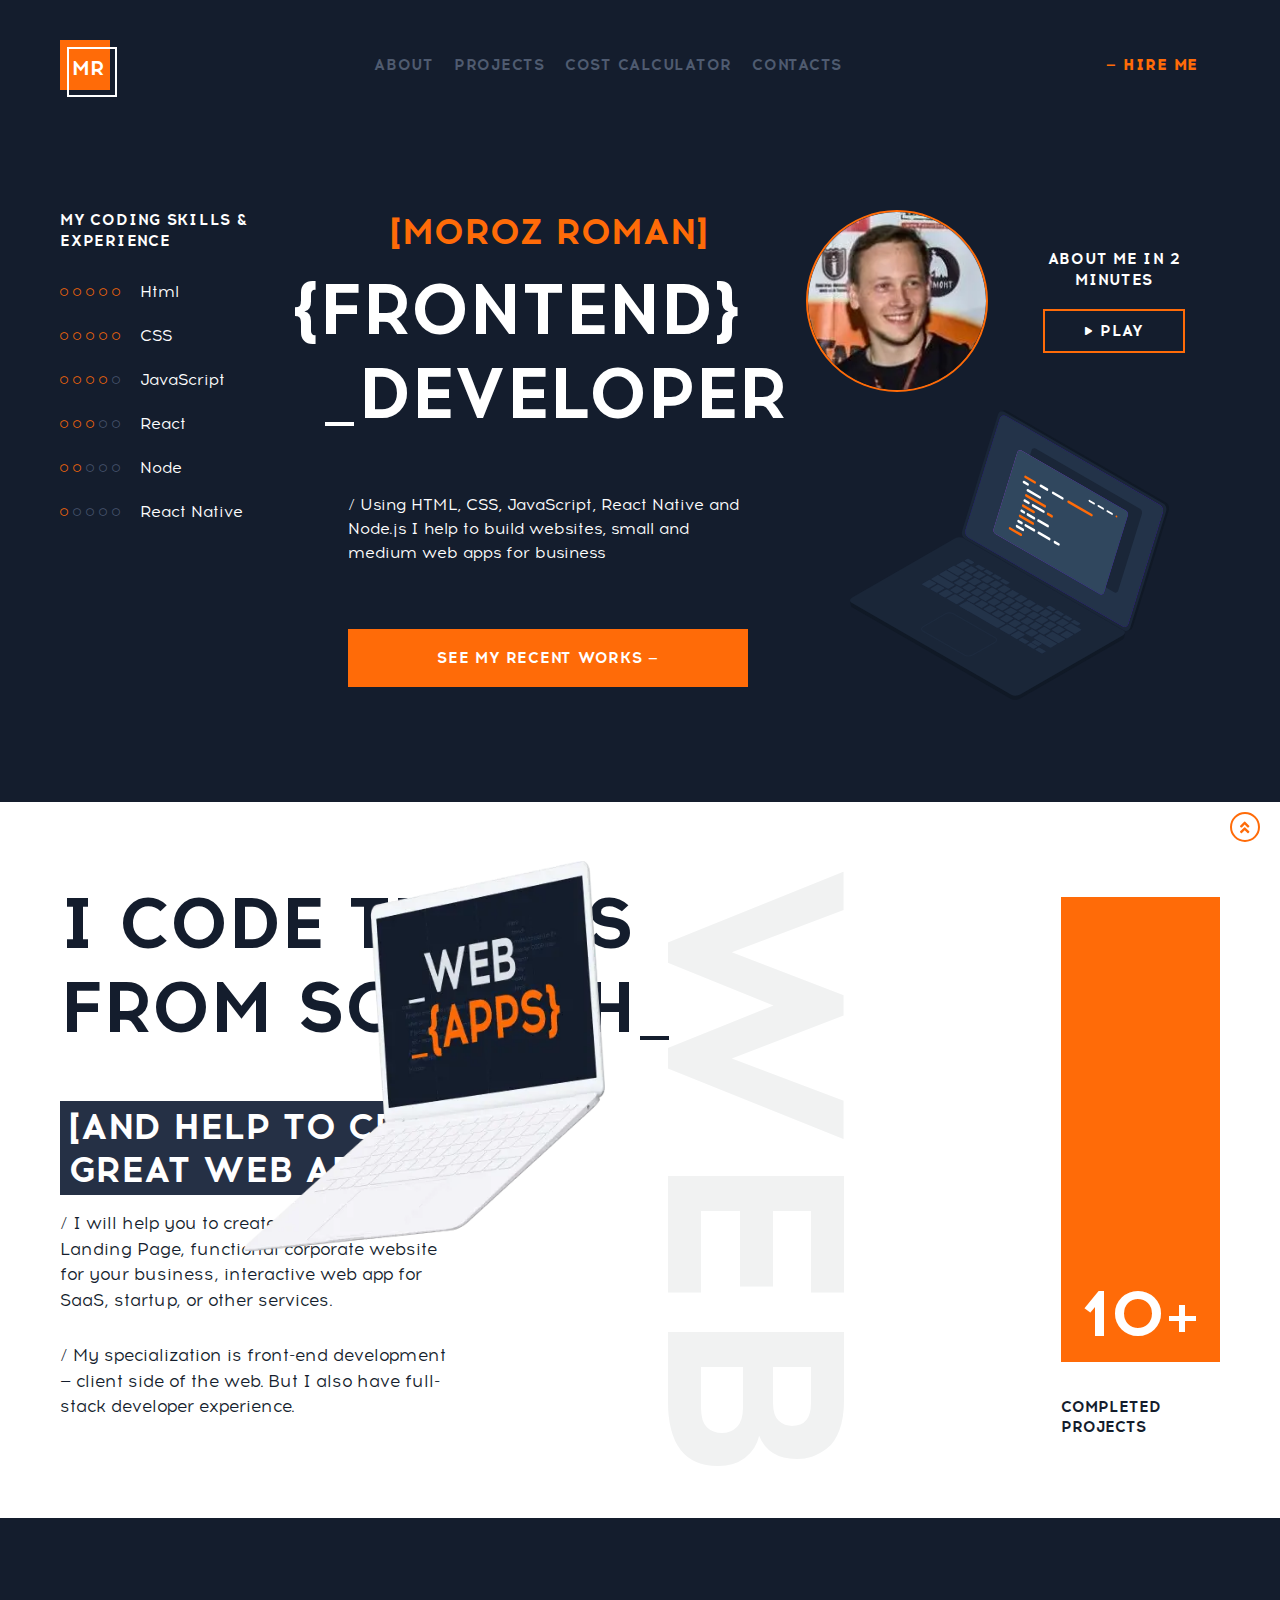
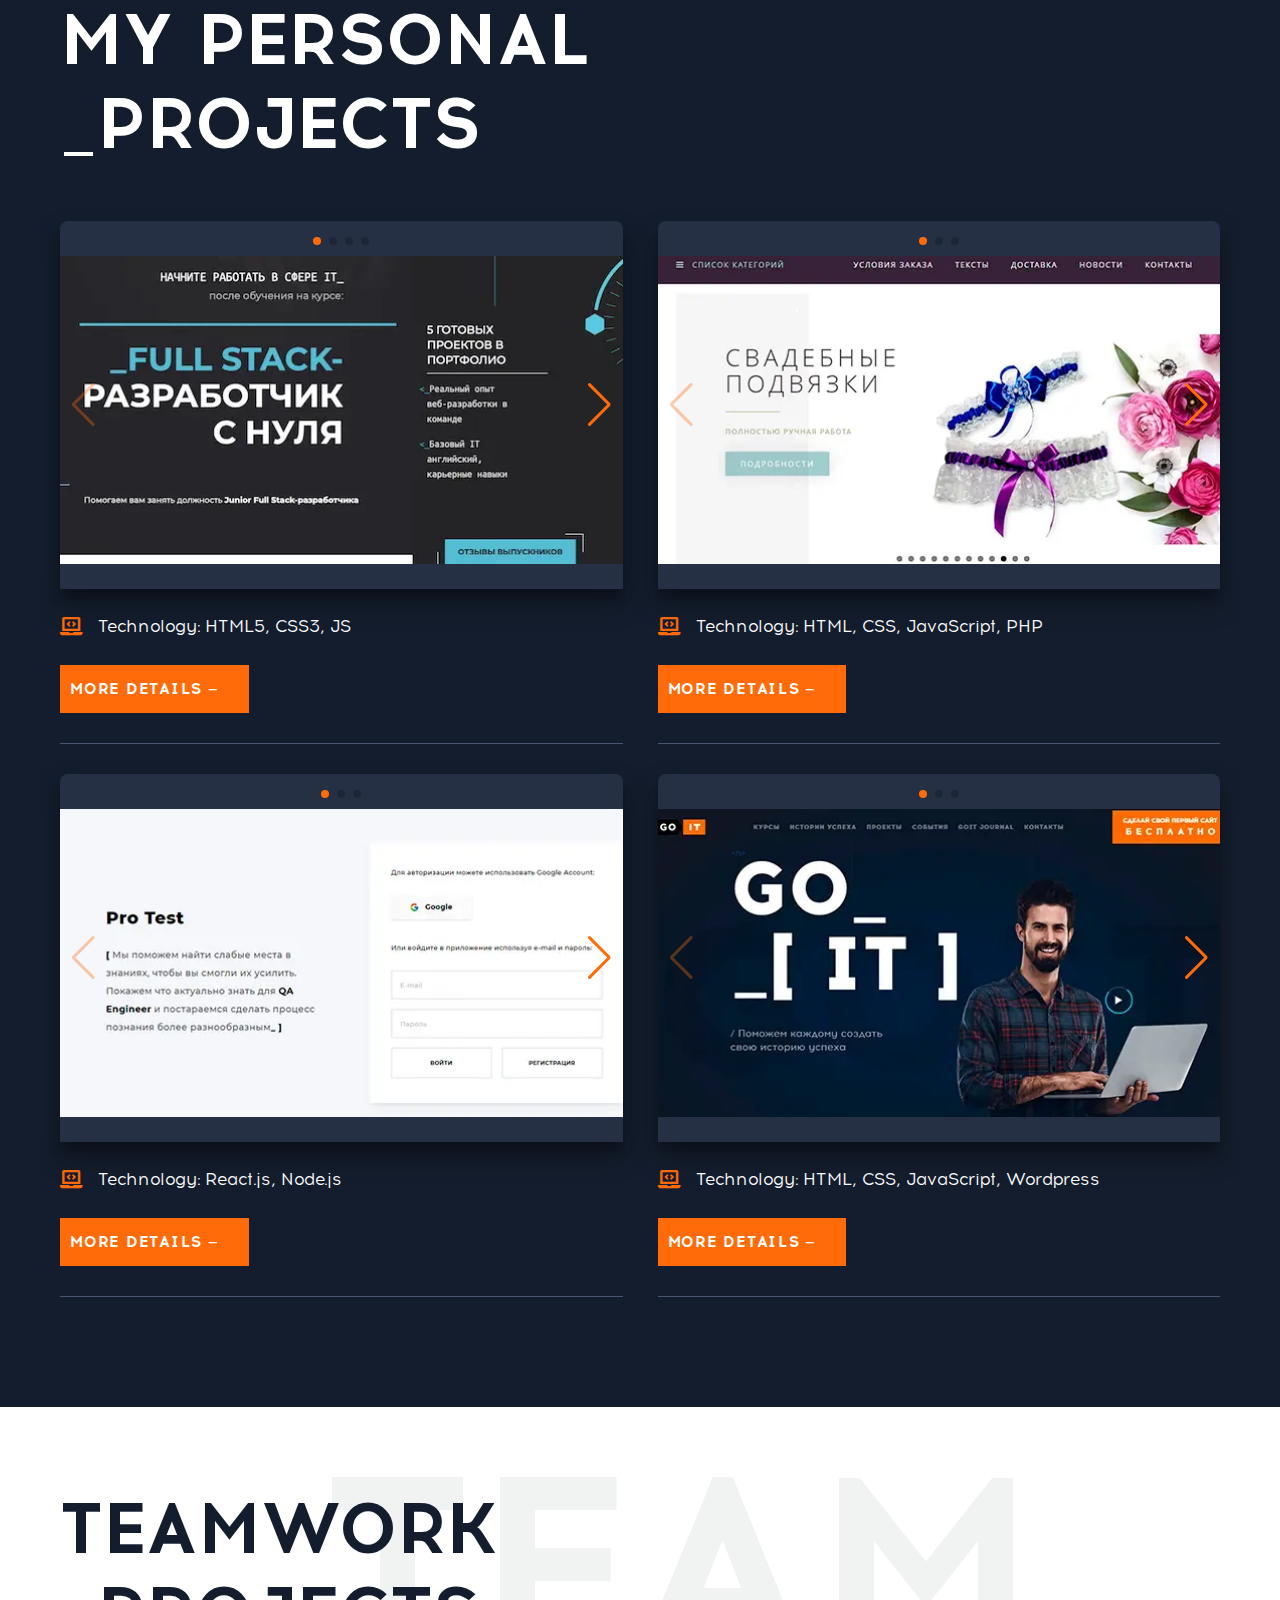
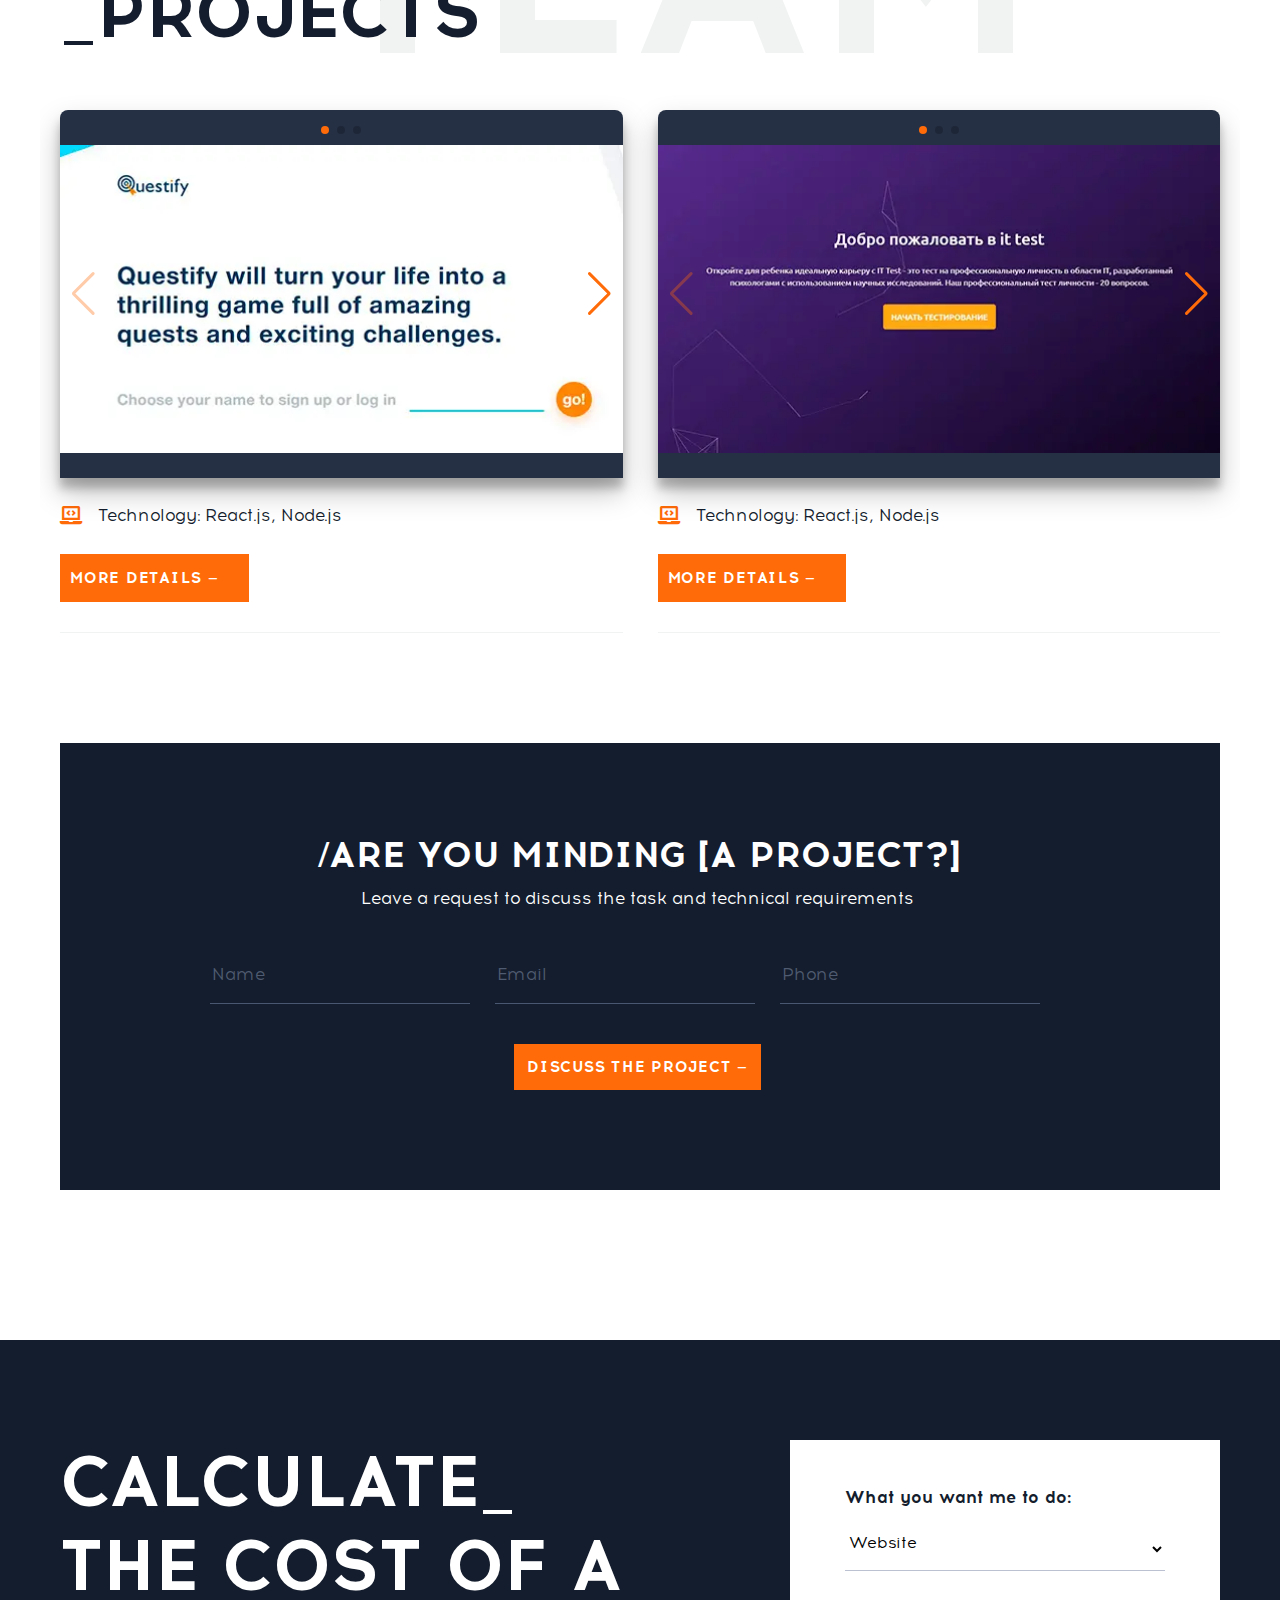
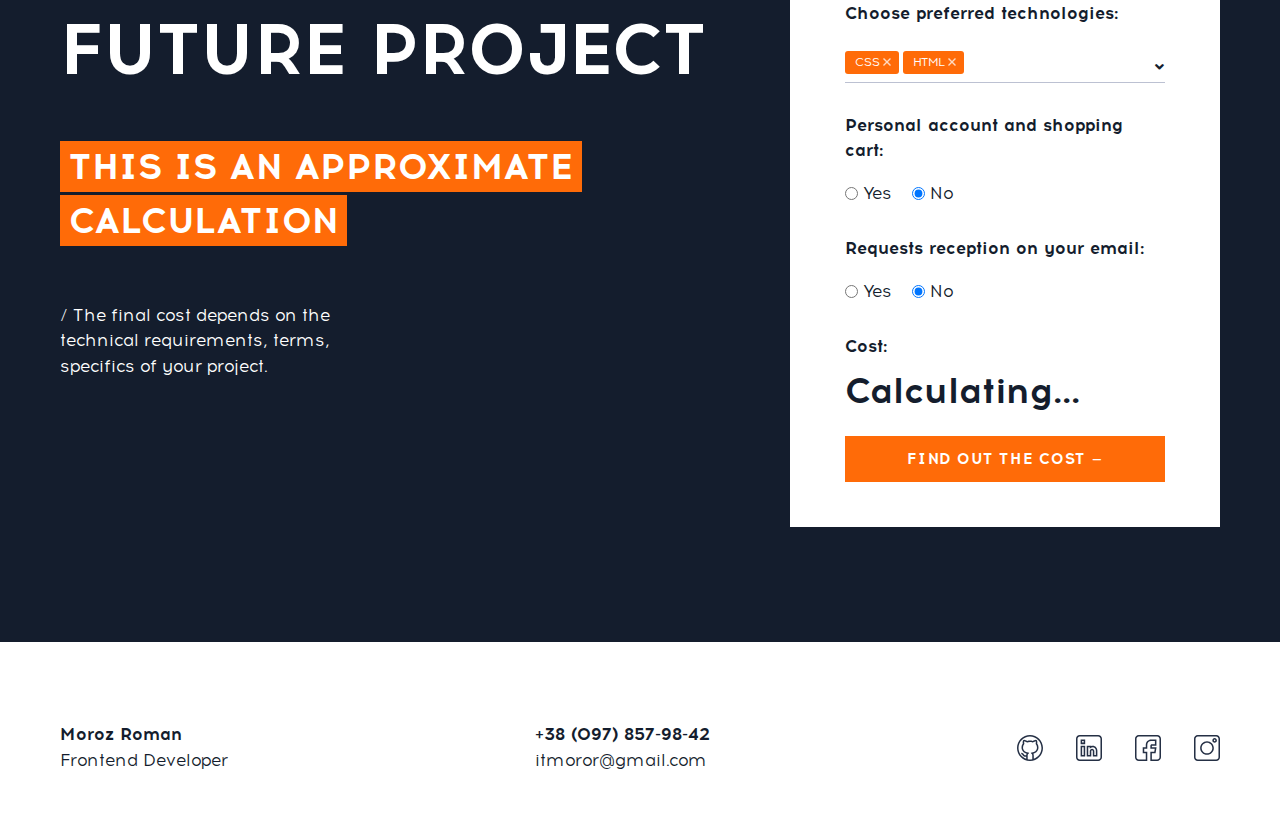
==== commit dcde336c: "Update index.html" ====
--- a/index.html
+++ b/index.html
@@ -105,6 +105,8 @@
                   alt="Moroz Roman"
                   class="developer__about-img"
                   loading="lazy"
+                  width="182px"
+                  height="182px"
                 /></picture>
 
               <div class="developer__about-me--wrap">
--- a/css/main.min.css
+++ b/css/main.min.css
@@ -1,2 +1,2 @@
-@font-face{font-family:"Acrom";src:url("/fonts/acrom/Acrom-ExtraBold.eot");src:local("Acrom ExtraBold"),local("Acrom-ExtraBold"),url("/fonts/acrom/Acrom-ExtraBold.eot?#iefix") format("embedded-opentype"),url("/fonts/acrom/Acrom-ExtraBold.woff") format("woff"),url("/fonts/acrom/Acrom-ExtraBold.ttf") format("truetype");font-weight:800;font-style:normal}@font-face{font-family:"Acrom";src:url("/fonts/acrom/Acrom-ExtraBold.eot");src:local("Acrom ExtraBold"),local("Acrom-ExtraBold"),url("/fonts/acrom/Acrom-ExtraBold.eot?#iefix") format("embedded-opentype"),url("/fonts/acrom/Acrom-ExtraBold.woff") format("woff"),url("/fonts/acrom/Acrom-ExtraBold.ttf") format("truetype");font-weight:800;font-style:normal}@font-face{font-family:"Acrom";src:url("/fonts/acrom/Acrom-Bold.eot");src:local("Acrom Bold"),local("Acrom-Bold"),url("/fonts/acrom/Acrom-Bold.eot?#iefix") format("embedded-opentype"),url("/fonts/acrom/Acrom-Bold.woff") format("woff"),url("/fonts/acrom/Acrom-Bold.ttf") format("truetype");font-weight:bold;font-style:normal}@font-face{font-family:"Acrom";src:url("/fonts/acrom/Acrom-Regular.eot");src:local("Acrom Regular"),local("Acrom-Regular"),url("/fonts/acrom/Acrom-Regular.eot?#iefix") format("embedded-opentype"),url("/fonts/acrom/Acrom-Regular.woff") format("woff"),url("/fonts/acrom/Acrom-Regular.ttf") format("truetype");font-weight:normal;font-style:normal}.header__container,.about__container,.hero,.personal-projects__container,.team-projects__container,.cb-form__container,.calculator,.footer__container{margin-left:auto;margin-right:auto;overflow-x:hidden}@media screen and (min-width: 320px){.header__container,.about__container,.hero,.personal-projects__container,.team-projects__container,.cb-form__container,.calculator,.footer__container{width:320px;padding-left:10px;padding-right:10px}}@media screen and (min-width: 640px){.header__container,.about__container,.hero,.personal-projects__container,.team-projects__container,.cb-form__container,.calculator,.footer__container{width:640px;padding-left:20px;padding-right:20px}}@media screen and (min-width: 1200px){.header__container,.about__container,.hero,.personal-projects__container,.team-projects__container,.cb-form__container,.calculator,.footer__container{width:1200px}}/*! normalize.css v8.0.1 | MIT License | github.com/necolas/normalize.css */html{line-height:1.15;-webkit-text-size-adjust:100%}body{margin:0}main{display:block}h1{font-size:2em;margin:.67em 0}hr{-webkit-box-sizing:content-box;box-sizing:content-box;height:0;overflow:visible}pre{font-family:monospace,monospace;font-size:1em}a{background-color:transparent}abbr[title]{border-bottom:none;text-decoration:underline;-webkit-text-decoration:underline dotted;text-decoration:underline dotted}b,strong{font-weight:bolder}code,kbd,samp{font-family:monospace,monospace;font-size:1em}small{font-size:80%}sub,sup{font-size:75%;line-height:0;position:relative;vertical-align:baseline}sub{bottom:-.25em}sup{top:-.5em}img{border-style:none}button,input,optgroup,select,textarea{font-family:inherit;font-size:100%;line-height:1.15;margin:0}button,input{overflow:visible}button,select{text-transform:none}[type=button],[type=reset],[type=submit],button{-webkit-appearance:button}[type=button]::-moz-focus-inner,[type=reset]::-moz-focus-inner,[type=submit]::-moz-focus-inner,button::-moz-focus-inner{border-style:none;padding:0}[type=button]:-moz-focusring,[type=reset]:-moz-focusring,[type=submit]:-moz-focusring,button:-moz-focusring{outline:1px dotted ButtonText}fieldset{padding:.35em .75em .625em}legend{-webkit-box-sizing:border-box;box-sizing:border-box;color:inherit;display:table;max-width:100%;padding:0;white-space:normal}progress{vertical-align:baseline}textarea{overflow:auto}[type=checkbox],[type=radio]{-webkit-box-sizing:border-box;box-sizing:border-box;padding:0}[type=number]::-webkit-inner-spin-button,[type=number]::-webkit-outer-spin-button{height:auto}[type=search]{-webkit-appearance:textfield;outline-offset:-2px}[type=search]::-webkit-search-decoration{-webkit-appearance:none}::-webkit-file-upload-button{-webkit-appearance:button;font:inherit}details{display:block}summary{display:list-item}template{display:none}[hidden]{display:none}.hidden{position:absolute;width:1px;height:1px;margin:-1px;border:0;padding:0;clip:rect(0 0 0 0);overflow:hidden;pointer-events:none}.is-hidden{position:absolute;width:1px;height:1px;margin:-1px;border:0;padding:0;clip:rect(0 0 0 0);overflow:hidden;pointer-events:none}@media screen and (max-width: 639px){.invisible{position:absolute;width:1px;height:1px;margin:-1px;border:0;padding:0;clip:rect(0 0 0 0);overflow:hidden;position:absolute;-webkit-appearance:none;-moz-appearance:none;appearance:none;pointer-events:none}}html{-webkit-box-sizing:border-box;box-sizing:border-box;scroll-behavior:smooth}*,*::before,*::after{-webkit-box-sizing:inherit;box-sizing:inherit}body{margin:0;font-family:"Acrom",sans-serif;background-color:#141d2d}h1,h2,h3,h4,h5,h6{margin:0}ul{padding:0;margin:0;list-style:none}p{margin-top:0px;margin-bottom:0px}img{display:block;max-width:100%;height:auto;border-style:none}a{text-decoration:none}.base__title-style{font-weight:bold;font-size:35px;line-height:42px;text-align:center;text-transform:uppercase;color:#fff}.header{background-color:#141d2d;color:#fff}@media screen and (min-width: 320px){.header__container{padding-top:30px;padding-bottom:35px}}@media screen and (min-width: 640px){.header__container{padding-top:25px;padding-bottom:60px}}@media screen and (min-width: 1200px){.header__container{padding-top:40px;padding-bottom:120px}}.header__nav{display:-webkit-box;display:-ms-flexbox;display:flex;-webkit-box-pack:justify;-ms-flex-pack:justify;justify-content:space-between;-webkit-box-align:center;-ms-flex-align:center;align-items:center}.header__button-wrap{display:-webkit-box;display:-ms-flexbox;display:flex;-webkit-box-align:center;-ms-flex-align:center;align-items:center}.header__btn{color:#ff6b08;font-weight:800;font-size:15px;line-height:18px;letter-spacing:0.05em;text-transform:uppercase;margin-right:22px}.logo{display:block}.logo__figere{display:block;width:50px;height:50px;background-color:#ff6b08;border:2px solid transparent;position:relative;-webkit-transition:all 0.2s linear;transition:all 0.2s linear}.logo__figere:before{position:absolute;content:"MR";font-weight:600;text-transform:uppercase;color:#fff;font-size:20px;top:15px;left:10px;z-index:10;-webkit-transition:all 0.2s linear;transition:all 0.2s linear}.logo__figere:after{display:block;position:absolute;content:"";width:50px;height:50px;border:2px solid #fff;top:5px;left:5px;-webkit-transition:all 0.2s linear;transition:all 0.2s linear}.logo__figere:hover,.logo__figere:focus{border:2px solid #fff;background-color:transparent;-webkit-box-shadow:0 0 10px rgba(255,255,255,0.5);box-shadow:0 0 10px rgba(255,255,255,0.5)}.logo__figere:hover::before,.logo__figere:focus::before{top:17px;left:10px;font-size:24px}.logo__figere:hover::after,.logo__figere:focus::after{border:2px solid transparent;background-color:#ff6b08;-webkit-box-shadow:0 0 5px rgba(255,255,255,0.5);box-shadow:0 0 5px rgba(255,255,255,0.5)}@media screen and (max-width: 1199px){.mobile-menu{display:-webkit-box;display:-ms-flexbox;display:flex;-webkit-box-orient:vertical;-webkit-box-direction:normal;-ms-flex-direction:column;flex-direction:column;-webkit-box-pack:center;-ms-flex-pack:center;justify-content:center;position:fixed;overflow:auto;width:100%;height:100%;top:0;right:-100%;background-color:#fff;padding-top:50px;text-align:center;z-index:98;-webkit-transition:all 0.2s linear;transition:all 0.2s linear}.mobile-menu.modal-active{right:0}}@media screen and (min-width: 320px) and (max-width: 639px){.mobile-menu__exit{top:46px;right:19px}}@media screen and (min-width: 640px) and (max-width: 1199px){.mobile-menu__exit{top:46px;right:19px}}@media screen and (min-width: 1200px){.mobile-menu__exit{display:none}}.menu{color:#ff6b08}@media screen and (min-width: 320px) and (max-width: 639px){.menu-list{margin-bottom:60px}}@media screen and (min-width: 640px) and (max-width: 1199px){.menu-list{margin-bottom:120px}}@media screen and (min-width: 1200px){.menu-list{display:-webkit-box;display:-ms-flexbox;display:flex;-webkit-box-pack:center;-ms-flex-pack:center;justify-content:center;-webkit-box-align:center;-ms-flex-align:center;align-items:center}}@media screen and (min-width: 320px) and (max-width: 639px){.menu-list__item:not(:last-child){margin-bottom:35px}}@media screen and (min-width: 640px) and (max-width: 1199px){.menu-list__item:not(:last-child){margin-bottom:45px}}@media screen and (min-width: 1200px){.menu-list__item:not(:last-child){margin-right:20px}}.menu-list__link{color:#4f5b70;text-transform:uppercase;font-weight:bold;font-size:15px;line-height:18px;letter-spacing:0.05em;-webkit-transition:color 0.2s linear;transition:color 0.2s linear}.menu-list__link:hover,.menu-list__link:focus{color:#ff6b08}@media screen and (min-width: 1200px){.menu-contact{display:none}}.menu-contact__item:not(:last-child){margin-bottom:10px}.menu-contact__phone{display:block;font-weight:bold;font-size:17px;line-height:150%;color:#141d2d}.menu-contact__email{display:block;font-weight:bold;font-size:17px;line-height:150%;color:#141d2d}.burger{width:30px;height:30px;background:#ff6b08;display:-webkit-box;display:-ms-flexbox;display:flex;-webkit-box-orient:horizontal;-webkit-box-direction:normal;-ms-flex-direction:row;flex-direction:row;-webkit-box-pack:center;-ms-flex-pack:center;justify-content:center;-webkit-box-align:center;-ms-flex-align:center;align-items:center;text-decoration:none}@media screen and (min-width: 1200px){.burger{display:none}}.burger i{color:#fff}.about__background{background-color:#fff}.about__container{position:relative}@media screen and (min-width: 320px){.about__container{padding-top:30px;padding-bottom:30px}}@media screen and (min-width: 640px){.about__container{padding-top:50px;padding-bottom:50px}}@media screen and (min-width: 1200px){.about__container{padding-top:80px;padding-bottom:80px}}@media screen and (min-width: 1200px){.about__container--wrap{display:-webkit-box;display:-ms-flexbox;display:flex;-webkit-box-pack:justify;-ms-flex-pack:justify;justify-content:space-between;-webkit-box-align:start;-ms-flex-align:start;align-items:start}}.about__content-wrap{position:relative;display:block;-webkit-box-orient:vertical;-webkit-box-direction:normal;-ms-flex-direction:column;flex-direction:column}.about__title{position:relative;display:-webkit-box;display:-ms-flexbox;display:flex;font-weight:bold;text-transform:uppercase;color:#141d2d;z-index:10}@media screen and (min-width: 320px){.about__title{font-size:35px;line-height:42px;margin-bottom:40px;text-align:left;width:265px}}@media screen and (min-width: 640px){.about__title{font-size:50px;line-height:60px;margin-bottom:50px;-webkit-box-pack:start;-ms-flex-pack:start;justify-content:start;text-align:left;width:100%}}@media screen and (min-width: 1200px){.about__title{font-size:70px;line-height:84px;margin-bottom:55px;width:615px}}.about__descr{min-width:280px;font-weight:bold;font-size:24px;line-height:29px;text-transform:uppercase;color:#fff;display:-webkit-box;display:-ms-flexbox;display:flex;-webkit-box-orient:vertical;-webkit-box-direction:normal;-ms-flex-direction:column;flex-direction:column;-webkit-box-align:start;-ms-flex-align:start;align-items:flex-start;margin:0}@media screen and (min-width: 640px){.about__descr{font-size:36px;line-height:43px;display:inline-block;width:450px}}@media screen and (min-width: 640px){.about__descr-mob{display:none;visibility:hidden}}@media screen and (max-width: 639px){.about__descr-tablet{display:none;visibility:hidden}}@media screen and (min-width: 640px){.about__descr-tablet{display:inline-block}}.about__descr--span{background:#253045;padding:4px 9px}.about__img--container{display:-webkit-box;display:-ms-flexbox;display:flex;-webkit-box-pack:center;-ms-flex-pack:center;justify-content:center;width:100%;margin-bottom:20px;position:relative}.about__img--text{font-weight:bold;font-size:150px;line-height:180px;text-transform:uppercase;color:#f1f2f2;-webkit-writing-mode:tb-rl;-ms-writing-mode:tb-rl;writing-mode:tb-rl;margin:auto;position:relative}@media screen and (min-width: 640px){.about__img--text{font-size:200px;line-height:240px;position:absolute;right:-27px;top:-71px;z-index:10;width:361px;height:390px}}@media screen and (min-width: 1200px){.about__img--text{font-size:250px;line-height:300px;right:-230px;top:-330px}}.about__img{width:235px;height:254px;position:absolute;left:-35px;top:55px}@media screen and (min-width: 640px){.about__img{width:361px;height:390px}}@media screen and (min-width: 1200px){.about__img{width:421px;height:455px;left:50px;top:73px}}.about__text{font-weight:normal;font-size:17px;line-height:150%;color:#141d2d;margin:0 0 30px 0}@media screen and (min-width: 640px){.about__text{width:330px}}@media screen and (min-width: 1200px){.about__text{width:400px}}.about__text:last-child{margin-bottom:0}@media screen and (min-width: 640px){.about__text:last-child{width:285px;margin-bottom:100px}}@media screen and (min-width: 1200px){.about__text:last-child{width:400px;margin-bottom:0px}}@media screen and (max-width: 1199px){.about-projects{display:none;visibility:hidden}}@media screen and (min-width: 1200px){.about-projects-bar{display:block;background:#ff6b08;width:159px;height:465px;display:-webkit-box;display:-ms-flexbox;display:flex;-webkit-box-pack:center;-ms-flex-pack:center;justify-content:center;-webkit-box-align:end;-ms-flex-align:end;align-items:flex-end;padding:10px 5px;margin-bottom:35px;margin-top:15px}.about-projects{z-index:2}.about-projects-count{font-weight:bold;font-size:65px;line-height:78px;color:#fff;margin:0}.about-projects-text{font-weight:bold;font-size:15px;line-height:135%;color:#141d2d;text-transform:uppercase;width:125px}}@media screen and (min-width: 320px){.hero{padding-bottom:30px}}@media screen and (min-width: 640px){.hero{padding-bottom:50px}}@media screen and (min-width: 1200px){.hero{padding-bottom:80px}}.developer{display:-webkit-box;display:-ms-flexbox;display:flex;-webkit-box-pack:center;-ms-flex-pack:center;justify-content:center;-webkit-box-align:center;-ms-flex-align:center;align-items:center;-webkit-box-orient:vertical;-webkit-box-direction:normal;-ms-flex-direction:column;flex-direction:column;text-align:center;color:#fff}@media screen and (min-width: 1200px){.developer{position:relative;-webkit-box-align:start;-ms-flex-align:start;align-items:flex-start;-webkit-box-orient:horizontal;-webkit-box-direction:normal;-ms-flex-direction:row;flex-direction:row}}@media screen and (min-width: 1200px){.developer__frontend--wrap{display:-webkit-box;display:-ms-flexbox;display:flex;-webkit-box-orient:vertical;-webkit-box-direction:normal;-ms-flex-direction:column;flex-direction:column;-webkit-box-align:center;-ms-flex-align:center;align-items:center;-webkit-box-ordinal-group:3;-ms-flex-order:2;order:2}}.developer__name{font-weight:bold;font-size:26px;line-height:31px;text-transform:uppercase;color:#ff6b08}@media screen and (min-width: 320px){.developer__name{font-size:26px;line-height:31px;margin-bottom:13px}}@media screen and (min-width: 640px){.developer__name{font-size:36px;line-height:43px;margin-bottom:18px}}@media screen and (min-width: 1200px){.developer__name{font-size:36px;line-height:43px;margin-bottom:15px}}.developer__title{font-weight:bold;font-size:35px;line-height:42px;text-transform:uppercase;margin-bottom:22px}@media screen and (min-width: 320px){.developer__title{width:250x}}@media screen and (min-width: 640px){.developer__title{text-align:left;font-size:55px;line-height:66px;width:400px}}@media screen and (min-width: 1200px){.developer__title{font-size:70px;line-height:84px;width:515px}}@media screen and (min-width: 640px){.developer__title-tab{margin-left:30px}}.developer__description{font-size:16px;line-height:150%;max-width:400px;margin-top:35px;margin-bottom:64px;text-align:center}@media screen and (min-width: 1200px){.developer__description{text-align:left}}.developer__btn{margin-bottom:35px}@media screen and (min-width: 640px){.developer__btn{width:400px}}.developer__about--wrap{display:-webkit-box;display:-ms-flexbox;display:flex;-webkit-box-orient:vertical;-webkit-box-direction:normal;-ms-flex-direction:column;flex-direction:column;-webkit-box-align:center;-ms-flex-align:center;align-items:center}@media screen and (min-width: 640px){.developer__about--wrap{-webkit-box-orient:horizontal;-webkit-box-direction:normal;-ms-flex-direction:row;flex-direction:row;margin-bottom:35px}}@media screen and (min-width: 1200px){.developer__about--wrap{margin-bottom:0px;-webkit-box-ordinal-group:4;-ms-flex-order:3;order:3}}.developer__about-img{display:-webkit-box;display:-ms-flexbox;display:flex;margin-bottom:18px;width:180px;border:2px solid #ff6b08;border-radius:50%}@media screen and (min-width: 640px){.developer__about-img{margin-right:25px;margin-bottom:0px}}.developer__about-me--wrap{display:-webkit-box;display:-ms-flexbox;display:flex;-webkit-box-orient:vertical;-webkit-box-direction:normal;-ms-flex-direction:column;flex-direction:column;-webkit-box-align:center;-ms-flex-align:center;align-items:center;margin-bottom:35px}@media screen and (min-width: 640px){.developer__about-me--wrap{margin-top:-30px;margin-bottom:0px;-webkit-box-align:start;-ms-flex-align:start;align-items:start}}@media screen and (min-width: 1200px){.developer__about-me--wrap{margin-top:0px;-webkit-box-align:center;-ms-flex-align:center;align-items:center}}.developer__about-me{display:-webkit-box;display:-ms-flexbox;display:flex;font-weight:bold;font-size:15px;line-height:140%;letter-spacing:0.05em;text-transform:uppercase;margin-bottom:18px}.developer__video-btn{display:-webkit-box;display:-ms-flexbox;display:flex;-webkit-box-align:center;-ms-flex-align:center;align-items:center;background-color:transparent;border:2px solid #ff6b08;color:#ff6b08;padding:11px 40px}@media screen and (max-width: 639px){.developer__video-btn{margin-bottom:35px}}.developer__video-btn i{font-size:8px;margin-right:7px}.developer__video-btn:hover,.developer__video-btn:focus{color:#fff;background-color:#ff6b08;text-shadow:1px 1px 1px rgba(0,0,0,0.5)}.developer__video-btn i{font-size:8px;margin-right:7px}.developer__video-btn:hover,.developer__video-btn:focus{color:#fff;background-color:#ff6b08;-webkit-box-shadow:1px 1px 1px #fff;box-shadow:1px 1px 1px #fff;text-shadow:1px 1px 1px rgba(0,0,0,0.5)}.developer__laptop-img{width:250px;margin-bottom:40px;position:relative}@media screen and (min-width: 1200px){.developer__laptop-img{position:absolute;top:200px;right:50px;width:320px;margin-bottom:0px}}.experience{display:-webkit-box;display:-ms-flexbox;display:flex;-webkit-box-orient:vertical;-webkit-box-direction:normal;-ms-flex-direction:column;flex-direction:column;-webkit-box-align:center;-ms-flex-align:center;align-items:center;color:#fff}@media screen and (min-width: 640px){.experience{width:236px}}@media screen and (min-width: 1200px){.experience{-webkit-box-ordinal-group:2;-ms-flex-order:1;order:1;-webkit-box-align:start;-ms-flex-align:start;align-items:flex-start;text-align:left;-ms-grid-column-align:start;justify-self:start}}.experience__title{font-weight:bold;font-size:15px;line-height:140%;letter-spacing:0.05em;text-transform:uppercase;margin-bottom:30px;text-align:center}@media screen and (min-width: 320px) and (max-width: 639px){.experience__title{width:170px}}@media screen and (min-width: 1200px){.experience__title{text-align:left}}@media screen and (min-width: 1200px){.experience__skills-container{text-align:left;-ms-grid-column-align:start;justify-self:start}}.experience__skills{display:-webkit-box;display:-ms-flexbox;display:flex;-webkit-box-align:center;-ms-flex-align:center;align-items:center;margin-bottom:25px;-webkit-transition:all 0.2s linear;transition:all 0.2s linear}.experience__skills-dotted{display:-webkit-box;display:-ms-flexbox;display:flex;-webkit-box-align:center;-ms-flex-align:center;align-items:center;margin-right:15px}.experience__skills-normal{color:#4a5771;font-size:8px;margin-right:5px;width:8px;height:8px;border-radius:50%;-webkit-transition:all 100ms cubic-bezier(0.4, 0, 0.2, 1) linear;transition:all 100ms cubic-bezier(0.4, 0, 0.2, 1) linear}.experience__skills-accent{color:#ff6b08;font-size:8px;margin-right:5px;width:8px;height:8px;border-radius:50%;-webkit-transition:all 100ms cubic-bezier(0.4, 0, 0.2, 1) linear;transition:all 100ms cubic-bezier(0.4, 0, 0.2, 1) linear}.experience__skills:hover .experience__skills-normal{text-shadow:0 0 5px #4a5771}.experience__skills:hover .experience__skills-accent{background-color:#ff6b08}.experience__skills:hover{-webkit-transform:translateX(-6px);transform:translateX(-6px)}.experience__skills-text{font-size:16px;line-height:19px}.personal-projects{background:#141d2d}@media screen and (min-width: 320px){.personal-projects__container{padding-top:30px;padding-bottom:30px}}@media screen and (min-width: 640px){.personal-projects__container{padding-top:45px;padding-bottom:60px}}@media screen and (min-width: 1200px){.personal-projects__container{padding-top:80px;padding-bottom:80px}}.personal-projects__title{position:relative;display:-webkit-box;display:-ms-flexbox;display:flex;font-weight:bold;text-transform:uppercase;color:#fff}@media screen and (min-width: 320px){.personal-projects__title{font-size:35px;line-height:42px;margin-bottom:40px;text-align:center}}@media screen and (min-width: 640px){.personal-projects__title{font-size:50px;line-height:60px;margin-bottom:50px;-webkit-box-pack:start;-ms-flex-pack:start;justify-content:start;text-align:start}}@media screen and (min-width: 1200px){.personal-projects__title{font-size:70px;line-height:84px;margin-bottom:55px;-webkit-box-pack:start;-ms-flex-pack:start;justify-content:start;width:550px}}@media screen and (min-width: 1200px){.personal-project__wrap{display:-webkit-box;display:-ms-flexbox;display:flex;-ms-flex-wrap:wrap;flex-wrap:wrap}}.personal-project__item{border-bottom:1px solid #4a5771;margin-bottom:30px}@media screen and (min-width: 1200px){.personal-project__item{width:calc((100% - 35px) / 2)}}@media screen and (min-width: 1200px){.personal-project__item:not(:nth-child(2n)){margin-right:35px}}.personal-project-name{font-weight:normal;font-size:17px;line-height:150%;color:#fff;margin:25px 0;display:-webkit-box;display:-ms-flexbox;display:flex}.personal-project-img{width:100%}.projet-item-dot{width:8px;height:8px;border-radius:50%;background:#4a5771;margin-right:7px}.projet-item-dot:first-child{background:#ff6b08}.personal-project-icon{font-size:18px;color:#ff6b08;margin-right:15px;margin-top:3px}.team-projects{background-color:#fff}.team-projects__container{position:relative;overflow-x:hidden}@media screen and (min-width: 320px){.team-projects__container{padding-top:30px;padding-bottom:30px}}@media screen and (min-width: 640px){.team-projects__container{padding-top:45px;padding-bottom:60px}}@media screen and (min-width: 1200px){.team-projects__container{padding-top:80px;padding-bottom:80px}}.team-projects__title{position:relative;display:-webkit-box;display:-ms-flexbox;display:flex;font-weight:bold;text-transform:uppercase;color:#141d2d;z-index:10}@media screen and (min-width: 320px){.team-projects__title{font-size:35px;line-height:42px;margin-bottom:40px;text-align:center}}@media screen and (min-width: 640px){.team-projects__title{font-size:50px;line-height:60px;margin-bottom:50px;text-align:start}}@media screen and (min-width: 1200px){.team-projects__title{font-size:70px;line-height:84px;margin-bottom:55px;width:550px}}.team-projects__title--bgd{position:absolute;font-weight:bold;text-transform:uppercase;color:#f1f2f2}@media screen and (min-width: 320px){.team-projects__title--bgd{font-size:150px;line-height:180px;top:0%;left:45px}}@media screen and (min-width: 640px){.team-projects__title--bgd{font-size:200px;line-height:240px;top:0%;left:45px}}@media screen and (min-width: 1200px){.team-projects__title--bgd{font-size:250px;line-height:300px;top:1%;left:281px}}.team-projects__name{font-weight:normal;font-size:17px;line-height:150%;color:#141d2d;margin:25px 0;display:-webkit-box;display:-ms-flexbox;display:flex}.team-projects__icon{font-size:18px;color:#ff6b08;margin-right:15px;margin-top:3px}@media screen and (min-width: 1200px){.team-project__wrap{display:-webkit-box;display:-ms-flexbox;display:flex;-ms-flex-wrap:wrap;flex-wrap:wrap}}.team-project__item{border-bottom:1px solid #f1f2f2;margin-bottom:30px}@media screen and (min-width: 1200px){.team-project__item{width:calc((100% - 35px) / 2)}}@media screen and (min-width: 1200px){.team-project__item:not(:nth-child(2n)){margin-right:35px}}.cb-form{background-color:#fff}.cb-form__container{position:relative;overflow-x:hidden;background:#fff}@media screen and (min-width: 320px){.cb-form__container{padding-bottom:55px}}@media screen and (min-width: 640px){.cb-form__container{padding-bottom:90px}}@media screen and (min-width: 1200px){.cb-form__container{padding-bottom:150px}}.cb-form__container--background{background:#141d2d}@media screen and (min-width: 320px){.cb-form__container--background{padding:35px 20px 40px 20px}}@media screen and (min-width: 640px){.cb-form__container--background{padding:75px 105px 80px 105px}}@media screen and (min-width: 1200px){.cb-form__container--background{padding:90px 155px 100px 150px}}.cb-form__title{position:relative;display:-webkit-box;display:-ms-flexbox;display:flex;-webkit-box-pack:center;-ms-flex-pack:center;justify-content:center;font-weight:bold;text-transform:uppercase;text-align:center;color:#fff}@media screen and (min-width: 320px){.cb-form__title{font-size:24px;line-height:29px;margin-bottom:20px}}@media screen and (min-width: 640px){.cb-form__title{font-size:36px;line-height:43px;margin-bottom:25px}}@media screen and (min-width: 1200px){.cb-form__title{font-size:36px;line-height:43px;margin-bottom:10px}}.cb-form__descr{position:relative;display:-webkit-box;display:-ms-flexbox;display:flex;-webkit-box-pack:center;-ms-flex-pack:center;justify-content:center;text-align:center;color:#fff}@media screen and (min-width: 320px){.cb-form__descr{font-size:17px;line-height:150%;margin-bottom:33px}}@media screen and (min-width: 640px){.cb-form__descr{font-size:17px;line-height:150%;margin-bottom:37px}}@media screen and (min-width: 1200px){.cb-form__descr{font-size:17px;line-height:150%;margin-bottom:50px}}.cb-form__label{position:relative;display:-webkit-box;display:-ms-flexbox;display:flex}@media screen and (min-width: 320px){.cb-form__label{-webkit-box-pack:center;-ms-flex-pack:center;justify-content:center;margin-bottom:30px}}@media screen and (min-width: 640px){.cb-form__label{-webkit-box-pack:center;-ms-flex-pack:center;justify-content:center;margin-bottom:40px}}@media screen and (min-width: 1200px){.cb-form__label{display:inline-block;-webkit-box-pack:center;-ms-flex-pack:center;justify-content:center;margin-right:20px}}.cb-form__input{display:-webkit-box;display:-ms-flexbox;display:flex;-webkit-box-pack:center;-ms-flex-pack:center;justify-content:center;text-align:center;font-size:17px;line-height:150%;background:transparent;outline:none;border:none;color:#4a5771;border-bottom:1px solid #4a5771;padding-bottom:15px}@media screen and (min-width: 320px){.cb-form__input{width:240px}}@media screen and (min-width: 640px){.cb-form__input{width:350px}}@media screen and (min-width: 1200px){.cb-form__input{text-align:left;width:260px}}.cb-form__input::-webkit-input-placeholder{font-size:17px;line-height:150%;color:#4f5b70}.cb-form__input:-ms-input-placeholder{font-size:17px;line-height:150%;color:#4f5b70}.cb-form__input::-ms-input-placeholder{font-size:17px;line-height:150%;color:#4f5b70}.cb-form__input::placeholder{font-size:17px;line-height:150%;color:#4f5b70}.cb-form__input-error{border-bottom:1px solid #ff0000}.cb-form__input-error::-webkit-input-placeholder{color:#ff0000}.cb-form__input-error:-ms-input-placeholder{color:#ff0000}.cb-form__input-error::-ms-input-placeholder{color:#ff0000}.cb-form__input-error::placeholder{color:#ff0000}@media screen and (min-width: 320px){.calculator{padding-top:30px;padding-bottom:50px}}@media screen and (min-width: 640px){.calculator{padding-top:50px;padding-bottom:70px}}@media screen and (min-width: 1200px){.calculator{padding-top:100px;padding-bottom:115px}}.calculator__container{display:-webkit-box;display:-ms-flexbox;display:flex;-webkit-box-orient:vertical;-webkit-box-direction:normal;-ms-flex-direction:column;flex-direction:column}@media screen and (min-width: 1200px){.calculator__container{display:-webkit-box;display:-ms-flexbox;display:flex;-webkit-box-orient:horizontal;-webkit-box-direction:normal;-ms-flex-direction:row;flex-direction:row;-webkit-box-pack:justify;-ms-flex-pack:justify;justify-content:space-between}}@media screen and (min-width: 1200px){.calculator__deasctop-wrap{display:-webkit-box;display:-ms-flexbox;display:flex;-webkit-box-orient:vertical;-webkit-box-direction:normal;-ms-flex-direction:column;flex-direction:column;-webkit-box-align:start;-ms-flex-align:start;align-items:flex-start}}.calculator__title{position:relative;display:-webkit-box;display:-ms-flexbox;display:flex;-webkit-box-orient:vertical;-webkit-box-direction:normal;-ms-flex-direction:column;flex-direction:column;font-weight:bold;text-transform:uppercase;color:#fff;z-index:9}@media screen and (min-width: 320px){.calculator__title{font-size:35px;line-height:42px;text-align:center;margin-bottom:22px}}@media screen and (min-width: 640px){.calculator__title{font-size:50px;line-height:60px;-webkit-box-pack:start;-ms-flex-pack:start;justify-content:start;text-align:left;margin-bottom:37px}}@media screen and (min-width: 1200px){.calculator__title{font-size:70px;line-height:84px;-webkit-box-pack:start;-ms-flex-pack:start;justify-content:start;text-align:left;margin-bottom:48px}}@media screen and (min-width: 1200px){.calculator__title-span{display:block}}.calculator__descr{min-width:280px;font-weight:bold;font-size:24px;line-height:29px;text-transform:uppercase;color:#fff;display:-webkit-box;display:-ms-flexbox;display:flex;-webkit-box-orient:vertical;-webkit-box-direction:normal;-ms-flex-direction:column;flex-direction:column;margin:0}@media screen and (min-width: 320px){.calculator__descr{-webkit-box-align:center;-ms-flex-align:center;align-items:center}}@media screen and (min-width: 640px){.calculator__descr{font-size:36px;line-height:150%;display:inline-block;-webkit-box-align:start;-ms-flex-align:start;align-items:flex-start;width:530px}}@media screen and (min-width: 640px){.calculator__descr-mob{display:none;visibility:hidden}}@media screen and (max-width: 639px){.calculator__descr-tablet{display:none;visibility:hidden}}@media screen and (min-width: 640px){.calculator__descr-tablet{display:inline-block}}.calculator__descr--span{background:#ff6b08;padding:4px 9px}@media screen and (max-width: 639px){.calculator__img--wrap{margin-top:35px}}@media screen and (min-width: 640px){.calculator__img--wrap{width:550px;position:relative;display:-webkit-box;display:-ms-flexbox;display:flex;-webkit-box-align:center;-ms-flex-align:center;align-items:center;margin-top:49px;margin-bottom:45px}}@media screen and (min-width: 1200px){.calculator__img--wrap{margin-top:55px}}@media screen and (min-width: 320px) and (max-width: 639px){.calculator__img{display:-webkit-box;display:-ms-flexbox;display:flex;-webkit-box-pack:center;-ms-flex-pack:center;justify-content:center;width:100%;margin-bottom:20px}}@media screen and (min-width: 640px){.calculator__img{position:absolute;width:344px;right:-50px;top:-48px;z-index:-1}}@media screen and (min-width: 1200px){.calculator__img{right:-150px;top:-80px}}.calculator__description{font-size:17px;line-height:150%;color:#fff}@media screen and (min-width: 320px) and (max-width: 639px){.calculator__description{text-align:center;margin-bottom:33px}}@media screen and (min-width: 640px){.calculator__description{width:330px;text-align:left}}@media screen and (min-width: 1200px){.calculator__description{width:348px}}.calculator-form{background-color:#fff;color:#141d2d;z-index:10}@media screen and (min-width: 320px){.calculator-form{padding:30px 25px}}@media screen and (min-width: 640px){.calculator-form{padding:60px 80px;z-index:10}}@media screen and (min-width: 1200px){.calculator-form{width:650px;padding:45px 55px}}.calculator-form__input{display:-webkit-box;display:-ms-flexbox;display:flex;-webkit-box-orient:vertical;-webkit-box-direction:normal;-ms-flex-direction:column;flex-direction:column;margin-bottom:30px}.calculator-form__title{font-weight:bold;font-size:17px;line-height:150%;margin-bottom:17px}.calculator-form__select{background-color:transparent;border:none;border-bottom:1px solid #bcc1d2;padding:5px 0 17px 0;outline:none}.calculator-form__radio-container{display:-webkit-box;display:-ms-flexbox;display:flex;-webkit-box-align:center;-ms-flex-align:center;align-items:center}.calculator-form__input-field{margin-right:5px}.calculator-form__label{font-size:17px;line-height:150%;margin-right:20px}.calculator-form__input-cost{display:-webkit-box;display:-ms-flexbox;display:flex;-webkit-box-orient:vertical;-webkit-box-direction:normal;-ms-flex-direction:column;flex-direction:column}.calculator-form__total{font-weight:bold;font-size:17px;line-height:150%;margin-bottom:10px}.calculator-form__total-cost{font-weight:bold;font-size:36px;margin-bottom:25px}.calculator-form__input .tech-input-container .choices__item{background:#ff6b08;border:none;border-radius:3px;position:relative}.calculator-form__input .tech-input-container:after{content:"\f107";height:0;width:0;position:absolute;right:10px;top:45%;margin-top:-2.5px;cursor:pointer;font-family:"Font Awesome 5 Free";font-weight:900}.calculator-form__input .tech-input-container{background:transparent;border-radius:0;border:none;border-bottom:1px solid #bcc1d2;padding-left:0;display:-webkit-box;display:-ms-flexbox;display:flex;-webkit-box-align:center;-ms-flex-align:center;align-items:center;min-height:35px;-webkit-box-sizing:border-box;box-sizing:border-box}.calculator-form__input .choices__input{display:none}.calculator-form__input .choices__item .choices__button{border-left:none;margin:0;padding-left:8px}.footer{color:#141d2d;background-color:#fff}.footer__container{display:-webkit-box;display:-ms-flexbox;display:flex}@media screen and (min-width: 320px) and (max-width: 639px){.footer__container{-webkit-box-orient:vertical;-webkit-box-direction:normal;-ms-flex-direction:column;flex-direction:column;-webkit-box-align:center;-ms-flex-align:center;align-items:center;text-align:center;padding:30px 30px 45px 30px}}@media screen and (min-width: 640px) and (max-width: 1199px){.footer__container{-webkit-box-pack:justify;-ms-flex-pack:justify;justify-content:space-between;-ms-flex-wrap:wrap;flex-wrap:wrap;padding:40px 20px 60px 20px}}@media screen and (min-width: 1200px){.footer__container{-webkit-box-pack:justify;-ms-flex-pack:justify;justify-content:space-between;-webkit-box-align:center;-ms-flex-align:center;align-items:center;padding:80px 20px 50px 20px}}.footer__about--container{display:-webkit-box;display:-ms-flexbox;display:flex;-webkit-box-orient:vertical;-webkit-box-direction:normal;-ms-flex-direction:column;flex-direction:column}@media screen and (min-width: 320px) and (max-width: 639px){.footer__about--container{margin-bottom:21px}}@media screen and (min-width: 640px) and (max-width: 1199px){.footer__about--container{margin-right:80px;margin-bottom:19px}}.footer__about--title{font-weight:bold;font-size:17px;line-height:150%}.footer__about--subtitle{font-size:17px;line-height:150%}.footer__address--container{display:-webkit-box;display:-ms-flexbox;display:flex;-webkit-box-orient:vertical;-webkit-box-direction:normal;-ms-flex-direction:column;flex-direction:column}@media screen and (min-width: 320px) and (max-width: 639px){.footer__address--container{margin-bottom:30px}}.footer__address--phone{font-weight:bold;font-size:17px;line-height:150%;color:#141d2d}@media screen and (min-width: 320px) and (max-width: 1199px){.footer__address--phone{margin-bottom:15px}}.footer__address--email{font-size:17px;line-height:150%;color:#141d2d}.footer__social-icon{display:-webkit-box;display:-ms-flexbox;display:flex;-webkit-box-pack:center;-ms-flex-pack:center;justify-content:center;-webkit-box-align:center;-ms-flex-align:center;align-items:center}.footer__social-icon--item:not(:last-child){margin-right:33px}.footer__social-icon--link{color:rgba(255,0,0,0.6);fill:rgba(255,0,0,0.6);font-weight:400;line-height:1.71;text-decoration:none;-webkit-transition:all 300ms cubic-bezier(0.4, 0, 0.2, 1) linear;transition:all 300ms cubic-bezier(0.4, 0, 0.2, 1) linear}.footer__social-icon--link:hover,.footer__social-icon--link:focus{color:#ff6b08;fill:#ff6b08;-webkit-transform:scaleX(1);transform:scaleX(1);outline:transparent}.footer__social-icon--icon{display:block;width:26px;height:26px;fill:#253045;-webkit-transition:all 300ms cubic-bezier(0.4, 0, 0.2, 1) linear;transition:all 300ms cubic-bezier(0.4, 0, 0.2, 1) linear}.footer__social-icon--icon:hover,.footer__social-icon--icon:focus{fill:#ff6b08;-webkit-transform:translateY(1px);transform:translateY(1px)}.visually-hidden:not(:focus):not(:active),input[type="checkbox"].visually-hidden,input[type="radio"].visually-hidden{position:absolute;width:1px;height:1px;margin:-1;bottom:0px;padding:0px;word-spacing:nowrap;-webkit-clip-path:inset(100%);clip-path:inset(100%);clip:rect(0 0 0 0);overflow:hidden}.container,.header,.calculator{overflow:hidden}.btn,.btn__more-details,.cb-form__btn,.calculator-form__btn{font-family:"Acrom",sans-serif;font-size:15px;font-weight:700;line-height:18px;letter-spacing:0.05em;text-transform:uppercase;border:none;outline:none;background-color:#ff6b08;color:#fff;cursor:pointer;padding:20px 30px;-webkit-transition:all 100ms cubic-bezier(0.4, 0, 0.2, 1) linear;transition:all 100ms cubic-bezier(0.4, 0, 0.2, 1) linear}.btn:hover,.btn__more-details:hover,.cb-form__btn:hover,.calculator-form__btn:hover,.btn:focus,.btn__more-details:focus,.cb-form__btn:focus,.calculator-form__btn:focus{-webkit-box-shadow:1px 1px 1px #ff6b08;box-shadow:1px 1px 1px #ff6b08;text-shadow:1px 1px 1px #000001}.btn__more-details{padding:15px 30px 15px 10px;margin-bottom:30px}.cb-form__btn{display:-webkit-box;display:-ms-flexbox;display:flex;-webkit-box-pack:center;-ms-flex-pack:center;justify-content:center;margin-right:auto;margin-left:auto;padding:14px 13px}@media screen and (min-width: 320px){.calculator-form__btn{padding:14px 20px}}@media screen and (min-width: 640px){.calculator-form__btn{padding:14px 122px}}@media screen and (min-width: 1200px){.calculator-form__btn{padding:14px 40px}}.accent-btn,.scroll-btn{font-family:"Acrom",sans-serif;font-size:15px;font-weight:700;line-height:18px;letter-spacing:0.05em;text-transform:uppercase;outline:none;color:#fff;background-color:transparent;cursor:pointer;-webkit-transition:all 100ms cubic-bezier(0.4, 0, 0.2, 1) linear;transition:all 100ms cubic-bezier(0.4, 0, 0.2, 1) linear}.accent-btn:hover,.scroll-btn:hover,.accent-btn:focus,.scroll-btn:focus{-webkit-box-shadow:1px 1px 1px #ff6b08;box-shadow:1px 1px 1px #ff6b08;text-shadow:1px 1px 1px rgba(0,0,0,0.5)}.scroll-btn{display:-webkit-box;display:-ms-flexbox;display:flex;-webkit-box-pack:center;-ms-flex-pack:center;justify-content:center;-webkit-box-align:center;-ms-flex-align:center;align-items:center;overflow:hidden;position:fixed;background-color:transparent;right:20px;bottom:58px;z-index:11;width:30px;height:30px;border-radius:50%;border:2px solid #ff6b08}.scroll-btn__style{display:-webkit-box;display:-ms-flexbox;display:flex;-webkit-box-pack:center;-ms-flex-pack:center;justify-content:center;-webkit-box-align:center;-ms-flex-align:center;align-items:center;width:30px;height:30px;color:#ff6b08}.modal{position:fixed;width:100%;height:100%;top:0;left:0;background-color:rgba(20,29,45,0.8);z-index:11;overflow:auto;-webkit-transition:all 0.2s linear;transition:all 0.2s linear;pointer-events:none;opacity:0}.modal-active{opacity:1;pointer-events:all}.modal-close-btn{font-size:18px;position:absolute;top:16px;right:16px;color:#ff6b08;cursor:pointer}.project-modal-img{width:100%;-webkit-box-shadow:0 14px 28px rgba(0,0,0,0.25),0 10px 10px rgba(0,0,0,0.22);box-shadow:0 14px 28px rgba(0,0,0,0.25),0 10px 10px rgba(0,0,0,0.22)}.modal-video{position:fixed;width:100%;height:100%;top:0;left:0;background-color:rgba(20,29,45,0.8);z-index:11;overflow:auto;-webkit-transition:all 0.2s linear;transition:all 0.2s linear;pointer-events:none;opacity:0}.my-video-container{display:-webkit-box;display:-ms-flexbox;display:flex;-webkit-box-align:center;-ms-flex-align:center;align-items:center;-webkit-box-pack:center;-ms-flex-pack:center;justify-content:center;height:100%;padding:40px 10px}.my-video-close-btn{background-color:#fff;color:#ff6b08;padding:10px 14px;top:16px;right:16px}.my-video-content{width:100%}.modal-request-received{display:-webkit-box;display:-ms-flexbox;display:flex;-webkit-box-align:center;-ms-flex-align:center;align-items:center;-webkit-box-pack:center;-ms-flex-pack:center;justify-content:center;padding:20px 10px;-webkit-box-sizing:border-box;box-sizing:border-box}.request-received-container{background:#fff;padding:80px 28px;text-align:center;display:-webkit-box;display:-ms-flexbox;display:flex;-webkit-box-orient:vertical;-webkit-box-direction:normal;-ms-flex-direction:column;flex-direction:column;-webkit-box-align:center;-ms-flex-align:center;align-items:center;-webkit-box-pack:center;-ms-flex-pack:center;justify-content:center;position:relative}.request-received-title{color:#ff6b08;font-weight:bold;font-size:24px;line-height:29px;text-transform:uppercase;margin-bottom:20px;margin-top:0}.request-received-primary-msg{font-weight:bold;font-size:26px;line-height:43px;text-align:center;text-transform:uppercase;margin-bottom:20px;margin-top:0;max-width:245px}.request-received-secondary-msg{font-size:17px;line-height:25px;text-align:center;width:185px;margin:0}.project-modal{display:-webkit-box;display:-ms-flexbox;display:flex;-webkit-box-align:center;-ms-flex-align:center;align-items:center;-webkit-box-pack:center;-ms-flex-pack:center;justify-content:center;padding:20px 10px;-webkit-box-sizing:border-box;box-sizing:border-box}.project-modal-container{background:#fff;padding:45px 0;text-align:left;position:relative;-webkit-box-sizing:border-box;box-sizing:border-box;height:85%;border-radius:5px 5px 5px 5px}@media screen and (min-width: 320px){.project-modal-container{width:300px;height:95%}}@media screen and (min-width: 640px){.project-modal-container{width:600px}}@media screen and (min-width: 1200px){.project-modal-container{width:960px}}.project-modal-scrollable{overflow-y:auto;height:100%;padding:0 25px}.project-modal-title{font-weight:bold;font-size:20px;line-height:24px;color:#141d2d;text-transform:uppercase;text-decoration:none;margin:0 0 25px 0;display:block}@media screen and (min-width: 320px){.project-modal-title{margin-top:20px}}@media screen and (min-width: 640px){.project-modal-title{margin-top:30px}}@media screen and (min-width: 1200px){.project-modal-title{margin-top:40px}}.project-modal-text{font-size:16px;line-height:145%;color:#141d2d;margin:0 0 30px 0}.swiper-container{width:100%;height:auto;padding-top:35px;padding-bottom:25px;background:#253045;border-radius:8px 8px 0 0;-webkit-box-shadow:0 14px 28px rgba(0,0,0,0.25),0 10px 10px rgba(0,0,0,0.22);box-shadow:0 14px 28px rgba(0,0,0,0.25),0 10px 10px rgba(0,0,0,0.22)}
+@font-face{font-family:"Acrom";src:url("/fonts/acrom/Acrom-ExtraBold.eot");src:local("Acrom ExtraBold"),local("Acrom-ExtraBold"),url("/fonts/acrom/Acrom-ExtraBold.eot?#iefix") format("embedded-opentype"),url("/fonts/acrom/Acrom-ExtraBold.woff") format("woff"),url("/fonts/acrom/Acrom-ExtraBold.ttf") format("truetype");font-weight:800;font-style:normal}@font-face{font-family:"Acrom";src:url("/fonts/acrom/Acrom-ExtraBold.eot");src:local("Acrom ExtraBold"),local("Acrom-ExtraBold"),url("/fonts/acrom/Acrom-ExtraBold.eot?#iefix") format("embedded-opentype"),url("/fonts/acrom/Acrom-ExtraBold.woff") format("woff"),url("/fonts/acrom/Acrom-ExtraBold.ttf") format("truetype");font-weight:800;font-style:normal}@font-face{font-family:"Acrom";src:url("/fonts/acrom/Acrom-Bold.eot");src:local("Acrom Bold"),local("Acrom-Bold"),url("/fonts/acrom/Acrom-Bold.eot?#iefix") format("embedded-opentype"),url("/fonts/acrom/Acrom-Bold.woff") format("woff"),url("/fonts/acrom/Acrom-Bold.ttf") format("truetype");font-weight:bold;font-style:normal}@font-face{font-family:"Acrom";src:url("/fonts/acrom/Acrom-Regular.eot");src:local("Acrom Regular"),local("Acrom-Regular"),url("/fonts/acrom/Acrom-Regular.eot?#iefix") format("embedded-opentype"),url("/fonts/acrom/Acrom-Regular.woff") format("woff"),url("/fonts/acrom/Acrom-Regular.ttf") format("truetype");font-weight:normal;font-style:normal}.header__container,.about__container,.hero,.personal-projects__container,.team-projects__container,.cb-form__container,.calculator,.footer__container{margin-left:auto;margin-right:auto;overflow-x:hidden}@media screen and (min-width: 320px){.header__container,.about__container,.hero,.personal-projects__container,.team-projects__container,.cb-form__container,.calculator,.footer__container{width:320px;padding-left:10px;padding-right:10px}}@media screen and (min-width: 640px){.header__container,.about__container,.hero,.personal-projects__container,.team-projects__container,.cb-form__container,.calculator,.footer__container{width:640px;padding-left:20px;padding-right:20px}}@media screen and (min-width: 1200px){.header__container,.about__container,.hero,.personal-projects__container,.team-projects__container,.cb-form__container,.calculator,.footer__container{width:1200px}}/*! normalize.css v8.0.1 | MIT License | github.com/necolas/normalize.css */html{line-height:1.15;-webkit-text-size-adjust:100%}body{margin:0}main{display:block}h1{font-size:2em;margin:.67em 0}hr{-webkit-box-sizing:content-box;box-sizing:content-box;height:0;overflow:visible}pre{font-family:monospace,monospace;font-size:1em}a{background-color:transparent}abbr[title]{border-bottom:none;text-decoration:underline;-webkit-text-decoration:underline dotted;text-decoration:underline dotted}b,strong{font-weight:bolder}code,kbd,samp{font-family:monospace,monospace;font-size:1em}small{font-size:80%}sub,sup{font-size:75%;line-height:0;position:relative;vertical-align:baseline}sub{bottom:-.25em}sup{top:-.5em}img{border-style:none}button,input,optgroup,select,textarea{font-family:inherit;font-size:100%;line-height:1.15;margin:0}button,input{overflow:visible}button,select{text-transform:none}[type=button],[type=reset],[type=submit],button{-webkit-appearance:button}[type=button]::-moz-focus-inner,[type=reset]::-moz-focus-inner,[type=submit]::-moz-focus-inner,button::-moz-focus-inner{border-style:none;padding:0}[type=button]:-moz-focusring,[type=reset]:-moz-focusring,[type=submit]:-moz-focusring,button:-moz-focusring{outline:1px dotted ButtonText}fieldset{padding:.35em .75em .625em}legend{-webkit-box-sizing:border-box;box-sizing:border-box;color:inherit;display:table;max-width:100%;padding:0;white-space:normal}progress{vertical-align:baseline}textarea{overflow:auto}[type=checkbox],[type=radio]{-webkit-box-sizing:border-box;box-sizing:border-box;padding:0}[type=number]::-webkit-inner-spin-button,[type=number]::-webkit-outer-spin-button{height:auto}[type=search]{-webkit-appearance:textfield;outline-offset:-2px}[type=search]::-webkit-search-decoration{-webkit-appearance:none}::-webkit-file-upload-button{-webkit-appearance:button;font:inherit}details{display:block}summary{display:list-item}template{display:none}[hidden]{display:none}.hidden{position:absolute;width:1px;height:1px;margin:-1px;border:0;padding:0;clip:rect(0 0 0 0);overflow:hidden;pointer-events:none}.is-hidden{position:absolute;width:1px;height:1px;margin:-1px;border:0;padding:0;clip:rect(0 0 0 0);overflow:hidden;pointer-events:none}@media screen and (max-width: 639px){.invisible{position:absolute;width:1px;height:1px;margin:-1px;border:0;padding:0;clip:rect(0 0 0 0);overflow:hidden;position:absolute;-webkit-appearance:none;-moz-appearance:none;appearance:none;pointer-events:none}}html{-webkit-box-sizing:border-box;box-sizing:border-box;scroll-behavior:smooth}*,*::before,*::after{-webkit-box-sizing:inherit;box-sizing:inherit}body{margin:0;font-family:"Acrom",sans-serif;background-color:#141d2d}h1,h2,h3,h4,h5,h6{margin:0}ul{padding:0;margin:0;list-style:none}p{margin-top:0px;margin-bottom:0px}img{display:block;max-width:100%;height:auto;border-style:none}a{text-decoration:none}.base__title-style{font-weight:bold;font-size:35px;line-height:42px;text-align:center;text-transform:uppercase;color:#fff}.header{background-color:#141d2d;color:#fff}@media screen and (min-width: 320px){.header__container{padding-top:30px;padding-bottom:35px}}@media screen and (min-width: 640px){.header__container{padding-top:25px;padding-bottom:60px}}@media screen and (min-width: 1200px){.header__container{padding-top:40px;padding-bottom:120px}}.header__nav{display:-webkit-box;display:-ms-flexbox;display:flex;-webkit-box-pack:justify;-ms-flex-pack:justify;justify-content:space-between;-webkit-box-align:center;-ms-flex-align:center;align-items:center}.header__button-wrap{display:-webkit-box;display:-ms-flexbox;display:flex;-webkit-box-align:center;-ms-flex-align:center;align-items:center}.header__btn{color:#ff6b08;font-weight:800;font-size:15px;line-height:18px;letter-spacing:0.05em;text-transform:uppercase;margin-right:22px}.logo{display:block}.logo__figere{display:block;width:50px;height:50px;background-color:#ff6b08;border:2px solid transparent;position:relative;-webkit-transition:all 0.2s linear;transition:all 0.2s linear}.logo__figere:before{position:absolute;content:"MR";font-weight:600;text-transform:uppercase;color:#fff;font-size:20px;top:15px;left:10px;z-index:10;-webkit-transition:all 0.2s linear;transition:all 0.2s linear}.logo__figere:after{display:block;position:absolute;content:"";width:50px;height:50px;border:2px solid #fff;top:5px;left:5px;-webkit-transition:all 0.2s linear;transition:all 0.2s linear}.logo__figere:hover,.logo__figere:focus{border:2px solid #fff;background-color:transparent;-webkit-box-shadow:0 0 10px rgba(255,255,255,0.5);box-shadow:0 0 10px rgba(255,255,255,0.5)}.logo__figere:hover::before,.logo__figere:focus::before{top:17px;left:10px;font-size:24px}.logo__figere:hover::after,.logo__figere:focus::after{border:2px solid transparent;background-color:#ff6b08;-webkit-box-shadow:0 0 5px rgba(255,255,255,0.5);box-shadow:0 0 5px rgba(255,255,255,0.5)}@media screen and (max-width: 1199px){.mobile-menu{display:-webkit-box;display:-ms-flexbox;display:flex;-webkit-box-orient:vertical;-webkit-box-direction:normal;-ms-flex-direction:column;flex-direction:column;-webkit-box-pack:center;-ms-flex-pack:center;justify-content:center;position:fixed;overflow:auto;width:100%;height:100%;top:0;right:-100%;background-color:#fff;padding-top:50px;text-align:center;z-index:98;-webkit-transition:all 0.2s linear;transition:all 0.2s linear}.mobile-menu.modal-active{right:0}}@media screen and (min-width: 320px) and (max-width: 639px){.mobile-menu__exit{top:46px;right:19px}}@media screen and (min-width: 640px) and (max-width: 1199px){.mobile-menu__exit{top:46px;right:19px}}@media screen and (min-width: 1200px){.mobile-menu__exit{display:none}}.menu{color:#ff6b08}@media screen and (min-width: 320px) and (max-width: 639px){.menu-list{margin-bottom:60px}}@media screen and (min-width: 640px) and (max-width: 1199px){.menu-list{margin-bottom:120px}}@media screen and (min-width: 1200px){.menu-list{display:-webkit-box;display:-ms-flexbox;display:flex;-webkit-box-pack:center;-ms-flex-pack:center;justify-content:center;-webkit-box-align:center;-ms-flex-align:center;align-items:center}}@media screen and (min-width: 320px) and (max-width: 639px){.menu-list__item:not(:last-child){margin-bottom:35px}}@media screen and (min-width: 640px) and (max-width: 1199px){.menu-list__item:not(:last-child){margin-bottom:45px}}@media screen and (min-width: 1200px){.menu-list__item:not(:last-child){margin-right:20px}}.menu-list__link{color:#4f5b70;text-transform:uppercase;font-weight:bold;font-size:15px;line-height:18px;letter-spacing:0.05em;-webkit-transition:color 0.2s linear;transition:color 0.2s linear}.menu-list__link:hover,.menu-list__link:focus{color:#ff6b08}@media screen and (min-width: 1200px){.menu-contact{display:none}}.menu-contact__item:not(:last-child){margin-bottom:10px}.menu-contact__phone{display:block;font-weight:bold;font-size:17px;line-height:150%;color:#141d2d}.menu-contact__email{display:block;font-weight:bold;font-size:17px;line-height:150%;color:#141d2d}.burger{width:30px;height:30px;background:#ff6b08;display:-webkit-box;display:-ms-flexbox;display:flex;-webkit-box-orient:horizontal;-webkit-box-direction:normal;-ms-flex-direction:row;flex-direction:row;-webkit-box-pack:center;-ms-flex-pack:center;justify-content:center;-webkit-box-align:center;-ms-flex-align:center;align-items:center;text-decoration:none}@media screen and (min-width: 1200px){.burger{display:none}}.burger i{color:#fff}.about__background{background-color:#fff}.about__container{position:relative}@media screen and (min-width: 320px){.about__container{padding-top:30px;padding-bottom:30px}}@media screen and (min-width: 640px){.about__container{padding-top:50px;padding-bottom:50px}}@media screen and (min-width: 1200px){.about__container{padding-top:80px;padding-bottom:80px}}@media screen and (min-width: 1200px){.about__container--wrap{display:-webkit-box;display:-ms-flexbox;display:flex;-webkit-box-pack:justify;-ms-flex-pack:justify;justify-content:space-between;-webkit-box-align:start;-ms-flex-align:start;align-items:start}}.about__content-wrap{position:relative;display:block;-webkit-box-orient:vertical;-webkit-box-direction:normal;-ms-flex-direction:column;flex-direction:column}.about__title{position:relative;display:-webkit-box;display:-ms-flexbox;display:flex;font-weight:bold;text-transform:uppercase;color:#141d2d;z-index:10}@media screen and (min-width: 320px){.about__title{font-size:35px;line-height:42px;margin-bottom:40px;text-align:left;width:265px}}@media screen and (min-width: 640px){.about__title{font-size:50px;line-height:60px;margin-bottom:50px;-webkit-box-pack:start;-ms-flex-pack:start;justify-content:start;text-align:left;width:100%}}@media screen and (min-width: 1200px){.about__title{font-size:70px;line-height:84px;margin-bottom:55px;width:615px}}.about__descr{min-width:280px;font-weight:bold;font-size:24px;line-height:29px;text-transform:uppercase;color:#fff;display:-webkit-box;display:-ms-flexbox;display:flex;-webkit-box-orient:vertical;-webkit-box-direction:normal;-ms-flex-direction:column;flex-direction:column;-webkit-box-align:start;-ms-flex-align:start;align-items:flex-start;margin:0}@media screen and (min-width: 640px){.about__descr{font-size:36px;line-height:43px;display:inline-block;width:450px}}@media screen and (min-width: 640px){.about__descr-mob{display:none;visibility:hidden}}@media screen and (max-width: 639px){.about__descr-tablet{display:none;visibility:hidden}}@media screen and (min-width: 640px){.about__descr-tablet{display:inline-block}}.about__descr--span{background:#253045;padding:4px 9px}.about__img--container{display:-webkit-box;display:-ms-flexbox;display:flex;-webkit-box-pack:center;-ms-flex-pack:center;justify-content:center;width:100%;margin-bottom:20px;position:relative}.about__img--text{font-weight:bold;font-size:150px;line-height:180px;text-transform:uppercase;color:#f1f2f2;-webkit-writing-mode:tb-rl;-ms-writing-mode:tb-rl;writing-mode:tb-rl;margin:auto;position:relative}@media screen and (min-width: 640px){.about__img--text{font-size:200px;line-height:240px;position:absolute;right:-27px;top:-71px;z-index:10;width:361px;height:390px}}@media screen and (min-width: 1200px){.about__img--text{font-size:250px;line-height:300px;right:-230px;top:-330px}}.about__img{width:235px;height:254px;position:absolute;left:-35px;top:55px}@media screen and (min-width: 640px){.about__img{width:361px;height:390px}}@media screen and (min-width: 1200px){.about__img{width:421px;height:455px;left:50px;top:73px}}.about__text{font-weight:normal;font-size:17px;line-height:150%;color:#141d2d;margin:0 0 30px 0}@media screen and (min-width: 640px){.about__text{width:330px}}@media screen and (min-width: 1200px){.about__text{width:400px}}.about__text:last-child{margin-bottom:0}@media screen and (min-width: 640px){.about__text:last-child{width:285px;margin-bottom:100px}}@media screen and (min-width: 1200px){.about__text:last-child{width:400px;margin-bottom:0px}}@media screen and (max-width: 1199px){.about-projects{display:none;visibility:hidden}}@media screen and (min-width: 1200px){.about-projects-bar{display:block;background:#ff6b08;width:159px;height:465px;display:-webkit-box;display:-ms-flexbox;display:flex;-webkit-box-pack:center;-ms-flex-pack:center;justify-content:center;-webkit-box-align:end;-ms-flex-align:end;align-items:flex-end;padding:10px 5px;margin-bottom:35px;margin-top:15px}.about-projects{z-index:2}.about-projects-count{font-weight:bold;font-size:65px;line-height:78px;color:#fff;margin:0}.about-projects-text{font-weight:bold;font-size:15px;line-height:135%;color:#141d2d;text-transform:uppercase;width:125px}}@media screen and (min-width: 320px){.hero{padding-bottom:30px}}@media screen and (min-width: 640px){.hero{padding-bottom:50px}}@media screen and (min-width: 1200px){.hero{padding-bottom:80px}}.developer{display:-webkit-box;display:-ms-flexbox;display:flex;-webkit-box-pack:center;-ms-flex-pack:center;justify-content:center;-webkit-box-align:center;-ms-flex-align:center;align-items:center;-webkit-box-orient:vertical;-webkit-box-direction:normal;-ms-flex-direction:column;flex-direction:column;text-align:center;color:#fff}@media screen and (min-width: 1200px){.developer{position:relative;-webkit-box-align:start;-ms-flex-align:start;align-items:flex-start;-webkit-box-orient:horizontal;-webkit-box-direction:normal;-ms-flex-direction:row;flex-direction:row}}@media screen and (min-width: 1200px){.developer__frontend--wrap{display:-webkit-box;display:-ms-flexbox;display:flex;-webkit-box-orient:vertical;-webkit-box-direction:normal;-ms-flex-direction:column;flex-direction:column;-webkit-box-align:center;-ms-flex-align:center;align-items:center;-webkit-box-ordinal-group:3;-ms-flex-order:2;order:2}}.developer__name{font-weight:bold;font-size:26px;line-height:31px;text-transform:uppercase;color:#ff6b08}@media screen and (min-width: 320px){.developer__name{font-size:26px;line-height:31px;margin-bottom:13px}}@media screen and (min-width: 640px){.developer__name{font-size:36px;line-height:43px;margin-bottom:18px}}@media screen and (min-width: 1200px){.developer__name{font-size:36px;line-height:43px;margin-bottom:15px}}.developer__title{font-weight:bold;font-size:35px;line-height:42px;text-transform:uppercase;margin-bottom:22px}@media screen and (min-width: 320px){.developer__title{width:250x}}@media screen and (min-width: 640px){.developer__title{text-align:left;font-size:55px;line-height:66px;width:400px}}@media screen and (min-width: 1200px){.developer__title{font-size:70px;line-height:84px;width:515px}}@media screen and (min-width: 640px){.developer__title-tab{margin-left:30px}}.developer__description{font-size:16px;line-height:150%;max-width:400px;margin-top:35px;margin-bottom:64px;text-align:center}@media screen and (min-width: 1200px){.developer__description{text-align:left}}.developer__btn{margin-bottom:35px}@media screen and (min-width: 640px){.developer__btn{width:400px}}.developer__about--wrap{display:-webkit-box;display:-ms-flexbox;display:flex;-webkit-box-orient:vertical;-webkit-box-direction:normal;-ms-flex-direction:column;flex-direction:column;-webkit-box-align:center;-ms-flex-align:center;align-items:center}@media screen and (min-width: 640px){.developer__about--wrap{-webkit-box-orient:horizontal;-webkit-box-direction:normal;-ms-flex-direction:row;flex-direction:row;margin-bottom:35px}}@media screen and (min-width: 1200px){.developer__about--wrap{margin-bottom:0px;-webkit-box-ordinal-group:4;-ms-flex-order:3;order:3}}.developer__about-img{display:-webkit-box;display:-ms-flexbox;display:flex;margin-bottom:18px;border:2px solid #ff6b08;border-radius:50%}@media screen and (min-width: 640px){.developer__about-img{margin-right:25px;margin-bottom:0px}}.developer__about-me--wrap{display:-webkit-box;display:-ms-flexbox;display:flex;-webkit-box-orient:vertical;-webkit-box-direction:normal;-ms-flex-direction:column;flex-direction:column;-webkit-box-align:center;-ms-flex-align:center;align-items:center;margin-bottom:35px}@media screen and (min-width: 640px){.developer__about-me--wrap{margin-top:-30px;margin-bottom:0px;-webkit-box-align:start;-ms-flex-align:start;align-items:start}}@media screen and (min-width: 1200px){.developer__about-me--wrap{margin-top:0px;-webkit-box-align:center;-ms-flex-align:center;align-items:center}}.developer__about-me{display:-webkit-box;display:-ms-flexbox;display:flex;font-weight:bold;font-size:15px;line-height:140%;letter-spacing:0.05em;text-transform:uppercase;margin-bottom:18px}.developer__video-btn{display:-webkit-box;display:-ms-flexbox;display:flex;-webkit-box-align:center;-ms-flex-align:center;align-items:center;background-color:transparent;border:2px solid #ff6b08;color:#ff6b08;padding:11px 40px}@media screen and (max-width: 639px){.developer__video-btn{margin-bottom:35px}}.developer__video-btn i{font-size:8px;margin-right:7px}.developer__video-btn:hover,.developer__video-btn:focus{color:#fff;background-color:#ff6b08;text-shadow:1px 1px 1px rgba(0,0,0,0.5)}.developer__video-btn i{font-size:8px;margin-right:7px}.developer__video-btn:hover,.developer__video-btn:focus{color:#fff;background-color:#ff6b08;-webkit-box-shadow:1px 1px 1px #fff;box-shadow:1px 1px 1px #fff;text-shadow:1px 1px 1px rgba(0,0,0,0.5)}.developer__laptop-img{width:250px;margin-bottom:40px;position:relative}@media screen and (min-width: 1200px){.developer__laptop-img{position:absolute;top:200px;right:50px;width:320px;margin-bottom:0px}}.experience{display:-webkit-box;display:-ms-flexbox;display:flex;-webkit-box-orient:vertical;-webkit-box-direction:normal;-ms-flex-direction:column;flex-direction:column;-webkit-box-align:center;-ms-flex-align:center;align-items:center;color:#fff}@media screen and (min-width: 640px){.experience{width:236px}}@media screen and (min-width: 1200px){.experience{-webkit-box-ordinal-group:2;-ms-flex-order:1;order:1;-webkit-box-align:start;-ms-flex-align:start;align-items:flex-start;text-align:left;-ms-grid-column-align:start;justify-self:start}}.experience__title{font-weight:bold;font-size:15px;line-height:140%;letter-spacing:0.05em;text-transform:uppercase;margin-bottom:30px;text-align:center}@media screen and (min-width: 320px) and (max-width: 639px){.experience__title{width:170px}}@media screen and (min-width: 1200px){.experience__title{text-align:left}}@media screen and (min-width: 1200px){.experience__skills-container{text-align:left;-ms-grid-column-align:start;justify-self:start}}.experience__skills{display:-webkit-box;display:-ms-flexbox;display:flex;-webkit-box-align:center;-ms-flex-align:center;align-items:center;margin-bottom:25px;-webkit-transition:all 0.2s linear;transition:all 0.2s linear}.experience__skills-dotted{display:-webkit-box;display:-ms-flexbox;display:flex;-webkit-box-align:center;-ms-flex-align:center;align-items:center;margin-right:15px}.experience__skills-normal{color:#4a5771;font-size:8px;margin-right:5px;width:8px;height:8px;border-radius:50%;-webkit-transition:all 100ms cubic-bezier(0.4, 0, 0.2, 1) linear;transition:all 100ms cubic-bezier(0.4, 0, 0.2, 1) linear}.experience__skills-accent{color:#ff6b08;font-size:8px;margin-right:5px;width:8px;height:8px;border-radius:50%;-webkit-transition:all 100ms cubic-bezier(0.4, 0, 0.2, 1) linear;transition:all 100ms cubic-bezier(0.4, 0, 0.2, 1) linear}.experience__skills:hover .experience__skills-normal{text-shadow:0 0 5px #4a5771}.experience__skills:hover .experience__skills-accent{background-color:#ff6b08}.experience__skills:hover{-webkit-transform:translateX(-6px);transform:translateX(-6px)}.experience__skills-text{font-size:16px;line-height:19px}.personal-projects{background:#141d2d}@media screen and (min-width: 320px){.personal-projects__container{padding-top:30px;padding-bottom:30px}}@media screen and (min-width: 640px){.personal-projects__container{padding-top:45px;padding-bottom:60px}}@media screen and (min-width: 1200px){.personal-projects__container{padding-top:80px;padding-bottom:80px}}.personal-projects__title{position:relative;display:-webkit-box;display:-ms-flexbox;display:flex;font-weight:bold;text-transform:uppercase;color:#fff}@media screen and (min-width: 320px){.personal-projects__title{font-size:35px;line-height:42px;margin-bottom:40px;text-align:center}}@media screen and (min-width: 640px){.personal-projects__title{font-size:50px;line-height:60px;margin-bottom:50px;-webkit-box-pack:start;-ms-flex-pack:start;justify-content:start;text-align:start}}@media screen and (min-width: 1200px){.personal-projects__title{font-size:70px;line-height:84px;margin-bottom:55px;-webkit-box-pack:start;-ms-flex-pack:start;justify-content:start;width:550px}}@media screen and (min-width: 1200px){.personal-project__wrap{display:-webkit-box;display:-ms-flexbox;display:flex;-ms-flex-wrap:wrap;flex-wrap:wrap}}.personal-project__item{border-bottom:1px solid #4a5771;margin-bottom:30px}@media screen and (min-width: 1200px){.personal-project__item{width:calc((100% - 35px) / 2)}}@media screen and (min-width: 1200px){.personal-project__item:not(:nth-child(2n)){margin-right:35px}}.personal-project-name{font-weight:normal;font-size:17px;line-height:150%;color:#fff;margin:25px 0;display:-webkit-box;display:-ms-flexbox;display:flex}.personal-project-img{width:100%}.projet-item-dot{width:8px;height:8px;border-radius:50%;background:#4a5771;margin-right:7px}.projet-item-dot:first-child{background:#ff6b08}.personal-project-icon{font-size:18px;color:#ff6b08;margin-right:15px;margin-top:3px}.team-projects{background-color:#fff}.team-projects__container{position:relative;overflow-x:hidden}@media screen and (min-width: 320px){.team-projects__container{padding-top:30px;padding-bottom:30px}}@media screen and (min-width: 640px){.team-projects__container{padding-top:45px;padding-bottom:60px}}@media screen and (min-width: 1200px){.team-projects__container{padding-top:80px;padding-bottom:80px}}.team-projects__title{position:relative;display:-webkit-box;display:-ms-flexbox;display:flex;font-weight:bold;text-transform:uppercase;color:#141d2d;z-index:10}@media screen and (min-width: 320px){.team-projects__title{font-size:35px;line-height:42px;margin-bottom:40px;text-align:center}}@media screen and (min-width: 640px){.team-projects__title{font-size:50px;line-height:60px;margin-bottom:50px;text-align:start}}@media screen and (min-width: 1200px){.team-projects__title{font-size:70px;line-height:84px;margin-bottom:55px;width:550px}}.team-projects__title--bgd{position:absolute;font-weight:bold;text-transform:uppercase;color:#f1f2f2}@media screen and (min-width: 320px){.team-projects__title--bgd{font-size:150px;line-height:180px;top:0%;left:45px}}@media screen and (min-width: 640px){.team-projects__title--bgd{font-size:200px;line-height:240px;top:0%;left:45px}}@media screen and (min-width: 1200px){.team-projects__title--bgd{font-size:250px;line-height:300px;top:1%;left:281px}}.team-projects__name{font-weight:normal;font-size:17px;line-height:150%;color:#141d2d;margin:25px 0;display:-webkit-box;display:-ms-flexbox;display:flex}.team-projects__icon{font-size:18px;color:#ff6b08;margin-right:15px;margin-top:3px}@media screen and (min-width: 1200px){.team-project__wrap{display:-webkit-box;display:-ms-flexbox;display:flex;-ms-flex-wrap:wrap;flex-wrap:wrap}}.team-project__item{border-bottom:1px solid #f1f2f2;margin-bottom:30px}@media screen and (min-width: 1200px){.team-project__item{width:calc((100% - 35px) / 2)}}@media screen and (min-width: 1200px){.team-project__item:not(:nth-child(2n)){margin-right:35px}}.cb-form{background-color:#fff}.cb-form__container{position:relative;overflow-x:hidden;background:#fff}@media screen and (min-width: 320px){.cb-form__container{padding-bottom:55px}}@media screen and (min-width: 640px){.cb-form__container{padding-bottom:90px}}@media screen and (min-width: 1200px){.cb-form__container{padding-bottom:150px}}.cb-form__container--background{background:#141d2d}@media screen and (min-width: 320px){.cb-form__container--background{padding:35px 20px 40px 20px}}@media screen and (min-width: 640px){.cb-form__container--background{padding:75px 105px 80px 105px}}@media screen and (min-width: 1200px){.cb-form__container--background{padding:90px 155px 100px 150px}}.cb-form__title{position:relative;display:-webkit-box;display:-ms-flexbox;display:flex;-webkit-box-pack:center;-ms-flex-pack:center;justify-content:center;font-weight:bold;text-transform:uppercase;text-align:center;color:#fff}@media screen and (min-width: 320px){.cb-form__title{font-size:24px;line-height:29px;margin-bottom:20px}}@media screen and (min-width: 640px){.cb-form__title{font-size:36px;line-height:43px;margin-bottom:25px}}@media screen and (min-width: 1200px){.cb-form__title{font-size:36px;line-height:43px;margin-bottom:10px}}.cb-form__descr{position:relative;display:-webkit-box;display:-ms-flexbox;display:flex;-webkit-box-pack:center;-ms-flex-pack:center;justify-content:center;text-align:center;color:#fff}@media screen and (min-width: 320px){.cb-form__descr{font-size:17px;line-height:150%;margin-bottom:33px}}@media screen and (min-width: 640px){.cb-form__descr{font-size:17px;line-height:150%;margin-bottom:37px}}@media screen and (min-width: 1200px){.cb-form__descr{font-size:17px;line-height:150%;margin-bottom:50px}}.cb-form__label{position:relative;display:-webkit-box;display:-ms-flexbox;display:flex}@media screen and (min-width: 320px){.cb-form__label{-webkit-box-pack:center;-ms-flex-pack:center;justify-content:center;margin-bottom:30px}}@media screen and (min-width: 640px){.cb-form__label{-webkit-box-pack:center;-ms-flex-pack:center;justify-content:center;margin-bottom:40px}}@media screen and (min-width: 1200px){.cb-form__label{display:inline-block;-webkit-box-pack:center;-ms-flex-pack:center;justify-content:center;margin-right:20px}}.cb-form__input{display:-webkit-box;display:-ms-flexbox;display:flex;-webkit-box-pack:center;-ms-flex-pack:center;justify-content:center;text-align:center;font-size:17px;line-height:150%;background:transparent;outline:none;border:none;color:#4a5771;border-bottom:1px solid #4a5771;padding-bottom:15px}@media screen and (min-width: 320px){.cb-form__input{width:240px}}@media screen and (min-width: 640px){.cb-form__input{width:350px}}@media screen and (min-width: 1200px){.cb-form__input{text-align:left;width:260px}}.cb-form__input::-webkit-input-placeholder{font-size:17px;line-height:150%;color:#4f5b70}.cb-form__input:-ms-input-placeholder{font-size:17px;line-height:150%;color:#4f5b70}.cb-form__input::-ms-input-placeholder{font-size:17px;line-height:150%;color:#4f5b70}.cb-form__input::placeholder{font-size:17px;line-height:150%;color:#4f5b70}.cb-form__input-error{border-bottom:1px solid #ff0000}.cb-form__input-error::-webkit-input-placeholder{color:#ff0000}.cb-form__input-error:-ms-input-placeholder{color:#ff0000}.cb-form__input-error::-ms-input-placeholder{color:#ff0000}.cb-form__input-error::placeholder{color:#ff0000}@media screen and (min-width: 320px){.calculator{padding-top:30px;padding-bottom:50px}}@media screen and (min-width: 640px){.calculator{padding-top:50px;padding-bottom:70px}}@media screen and (min-width: 1200px){.calculator{padding-top:100px;padding-bottom:115px}}.calculator__container{display:-webkit-box;display:-ms-flexbox;display:flex;-webkit-box-orient:vertical;-webkit-box-direction:normal;-ms-flex-direction:column;flex-direction:column}@media screen and (min-width: 1200px){.calculator__container{display:-webkit-box;display:-ms-flexbox;display:flex;-webkit-box-orient:horizontal;-webkit-box-direction:normal;-ms-flex-direction:row;flex-direction:row;-webkit-box-pack:justify;-ms-flex-pack:justify;justify-content:space-between}}@media screen and (min-width: 1200px){.calculator__deasctop-wrap{display:-webkit-box;display:-ms-flexbox;display:flex;-webkit-box-orient:vertical;-webkit-box-direction:normal;-ms-flex-direction:column;flex-direction:column;-webkit-box-align:start;-ms-flex-align:start;align-items:flex-start}}.calculator__title{position:relative;display:-webkit-box;display:-ms-flexbox;display:flex;-webkit-box-orient:vertical;-webkit-box-direction:normal;-ms-flex-direction:column;flex-direction:column;font-weight:bold;text-transform:uppercase;color:#fff;z-index:9}@media screen and (min-width: 320px){.calculator__title{font-size:35px;line-height:42px;text-align:center;margin-bottom:22px}}@media screen and (min-width: 640px){.calculator__title{font-size:50px;line-height:60px;-webkit-box-pack:start;-ms-flex-pack:start;justify-content:start;text-align:left;margin-bottom:37px}}@media screen and (min-width: 1200px){.calculator__title{font-size:70px;line-height:84px;-webkit-box-pack:start;-ms-flex-pack:start;justify-content:start;text-align:left;margin-bottom:48px}}@media screen and (min-width: 1200px){.calculator__title-span{display:block}}.calculator__descr{min-width:280px;font-weight:bold;font-size:24px;line-height:29px;text-transform:uppercase;color:#fff;display:-webkit-box;display:-ms-flexbox;display:flex;-webkit-box-orient:vertical;-webkit-box-direction:normal;-ms-flex-direction:column;flex-direction:column;margin:0}@media screen and (min-width: 320px){.calculator__descr{-webkit-box-align:center;-ms-flex-align:center;align-items:center}}@media screen and (min-width: 640px){.calculator__descr{font-size:36px;line-height:150%;display:inline-block;-webkit-box-align:start;-ms-flex-align:start;align-items:flex-start;width:530px}}@media screen and (min-width: 640px){.calculator__descr-mob{display:none;visibility:hidden}}@media screen and (max-width: 639px){.calculator__descr-tablet{display:none;visibility:hidden}}@media screen and (min-width: 640px){.calculator__descr-tablet{display:inline-block}}.calculator__descr--span{background:#ff6b08;padding:4px 9px}@media screen and (max-width: 639px){.calculator__img--wrap{margin-top:35px}}@media screen and (min-width: 640px){.calculator__img--wrap{width:550px;position:relative;display:-webkit-box;display:-ms-flexbox;display:flex;-webkit-box-align:center;-ms-flex-align:center;align-items:center;margin-top:49px;margin-bottom:45px}}@media screen and (min-width: 1200px){.calculator__img--wrap{margin-top:55px}}@media screen and (min-width: 320px) and (max-width: 639px){.calculator__img{display:-webkit-box;display:-ms-flexbox;display:flex;-webkit-box-pack:center;-ms-flex-pack:center;justify-content:center;width:100%;margin-bottom:20px}}@media screen and (min-width: 640px){.calculator__img{position:absolute;width:344px;right:-50px;top:-48px;z-index:-1}}@media screen and (min-width: 1200px){.calculator__img{right:-150px;top:-80px}}.calculator__description{font-size:17px;line-height:150%;color:#fff}@media screen and (min-width: 320px) and (max-width: 639px){.calculator__description{text-align:center;margin-bottom:33px}}@media screen and (min-width: 640px){.calculator__description{width:330px;text-align:left}}@media screen and (min-width: 1200px){.calculator__description{width:348px}}.calculator-form{background-color:#fff;color:#141d2d;z-index:10}@media screen and (min-width: 320px){.calculator-form{padding:30px 25px}}@media screen and (min-width: 640px){.calculator-form{padding:60px 80px;z-index:10}}@media screen and (min-width: 1200px){.calculator-form{width:650px;padding:45px 55px}}.calculator-form__input{display:-webkit-box;display:-ms-flexbox;display:flex;-webkit-box-orient:vertical;-webkit-box-direction:normal;-ms-flex-direction:column;flex-direction:column;margin-bottom:30px}.calculator-form__title{font-weight:bold;font-size:17px;line-height:150%;margin-bottom:17px}.calculator-form__select{background-color:transparent;border:none;border-bottom:1px solid #bcc1d2;padding:5px 0 17px 0;outline:none}.calculator-form__radio-container{display:-webkit-box;display:-ms-flexbox;display:flex;-webkit-box-align:center;-ms-flex-align:center;align-items:center}.calculator-form__input-field{margin-right:5px}.calculator-form__label{font-size:17px;line-height:150%;margin-right:20px}.calculator-form__input-cost{display:-webkit-box;display:-ms-flexbox;display:flex;-webkit-box-orient:vertical;-webkit-box-direction:normal;-ms-flex-direction:column;flex-direction:column}.calculator-form__total{font-weight:bold;font-size:17px;line-height:150%;margin-bottom:10px}.calculator-form__total-cost{font-weight:bold;font-size:36px;margin-bottom:25px}.calculator-form__input .tech-input-container .choices__item{background:#ff6b08;border:none;border-radius:3px;position:relative}.calculator-form__input .tech-input-container:after{content:"\f107";height:0;width:0;position:absolute;right:10px;top:45%;margin-top:-2.5px;cursor:pointer;font-family:"Font Awesome 5 Free";font-weight:900}.calculator-form__input .tech-input-container{background:transparent;border-radius:0;border:none;border-bottom:1px solid #bcc1d2;padding-left:0;display:-webkit-box;display:-ms-flexbox;display:flex;-webkit-box-align:center;-ms-flex-align:center;align-items:center;min-height:35px;-webkit-box-sizing:border-box;box-sizing:border-box}.calculator-form__input .choices__input{display:none}.calculator-form__input .choices__item .choices__button{border-left:none;margin:0;padding-left:8px}.footer{color:#141d2d;background-color:#fff}.footer__container{display:-webkit-box;display:-ms-flexbox;display:flex}@media screen and (min-width: 320px) and (max-width: 639px){.footer__container{-webkit-box-orient:vertical;-webkit-box-direction:normal;-ms-flex-direction:column;flex-direction:column;-webkit-box-align:center;-ms-flex-align:center;align-items:center;text-align:center;padding:30px 30px 45px 30px}}@media screen and (min-width: 640px) and (max-width: 1199px){.footer__container{-webkit-box-pack:justify;-ms-flex-pack:justify;justify-content:space-between;-ms-flex-wrap:wrap;flex-wrap:wrap;padding:40px 20px 60px 20px}}@media screen and (min-width: 1200px){.footer__container{-webkit-box-pack:justify;-ms-flex-pack:justify;justify-content:space-between;-webkit-box-align:center;-ms-flex-align:center;align-items:center;padding:80px 20px 50px 20px}}.footer__about--container{display:-webkit-box;display:-ms-flexbox;display:flex;-webkit-box-orient:vertical;-webkit-box-direction:normal;-ms-flex-direction:column;flex-direction:column}@media screen and (min-width: 320px) and (max-width: 639px){.footer__about--container{margin-bottom:21px}}@media screen and (min-width: 640px) and (max-width: 1199px){.footer__about--container{margin-right:80px;margin-bottom:19px}}.footer__about--title{font-weight:bold;font-size:17px;line-height:150%}.footer__about--subtitle{font-size:17px;line-height:150%}.footer__address--container{display:-webkit-box;display:-ms-flexbox;display:flex;-webkit-box-orient:vertical;-webkit-box-direction:normal;-ms-flex-direction:column;flex-direction:column}@media screen and (min-width: 320px) and (max-width: 639px){.footer__address--container{margin-bottom:30px}}.footer__address--phone{font-weight:bold;font-size:17px;line-height:150%;color:#141d2d}@media screen and (min-width: 320px) and (max-width: 1199px){.footer__address--phone{margin-bottom:15px}}.footer__address--email{font-size:17px;line-height:150%;color:#141d2d}.footer__social-icon{display:-webkit-box;display:-ms-flexbox;display:flex;-webkit-box-pack:center;-ms-flex-pack:center;justify-content:center;-webkit-box-align:center;-ms-flex-align:center;align-items:center}.footer__social-icon--item:not(:last-child){margin-right:33px}.footer__social-icon--link{color:rgba(255,0,0,0.6);fill:rgba(255,0,0,0.6);font-weight:400;line-height:1.71;text-decoration:none;-webkit-transition:all 300ms cubic-bezier(0.4, 0, 0.2, 1) linear;transition:all 300ms cubic-bezier(0.4, 0, 0.2, 1) linear}.footer__social-icon--link:hover,.footer__social-icon--link:focus{color:#ff6b08;fill:#ff6b08;-webkit-transform:scaleX(1);transform:scaleX(1);outline:transparent}.footer__social-icon--icon{display:block;width:26px;height:26px;fill:#253045;-webkit-transition:all 300ms cubic-bezier(0.4, 0, 0.2, 1) linear;transition:all 300ms cubic-bezier(0.4, 0, 0.2, 1) linear}.footer__social-icon--icon:hover,.footer__social-icon--icon:focus{fill:#ff6b08;-webkit-transform:translateY(1px);transform:translateY(1px)}.visually-hidden:not(:focus):not(:active),input[type="checkbox"].visually-hidden,input[type="radio"].visually-hidden{position:absolute;width:1px;height:1px;margin:-1;bottom:0px;padding:0px;word-spacing:nowrap;-webkit-clip-path:inset(100%);clip-path:inset(100%);clip:rect(0 0 0 0);overflow:hidden}.container,.header,.calculator{overflow:hidden}.btn,.btn__more-details,.cb-form__btn,.calculator-form__btn{font-family:"Acrom",sans-serif;font-size:15px;font-weight:700;line-height:18px;letter-spacing:0.05em;text-transform:uppercase;border:none;outline:none;background-color:#ff6b08;color:#fff;cursor:pointer;padding:20px 30px;-webkit-transition:all 100ms cubic-bezier(0.4, 0, 0.2, 1) linear;transition:all 100ms cubic-bezier(0.4, 0, 0.2, 1) linear}.btn:hover,.btn__more-details:hover,.cb-form__btn:hover,.calculator-form__btn:hover,.btn:focus,.btn__more-details:focus,.cb-form__btn:focus,.calculator-form__btn:focus{-webkit-box-shadow:1px 1px 1px #ff6b08;box-shadow:1px 1px 1px #ff6b08;text-shadow:1px 1px 1px #000001}.btn__more-details{padding:15px 30px 15px 10px;margin-bottom:30px}.cb-form__btn{display:-webkit-box;display:-ms-flexbox;display:flex;-webkit-box-pack:center;-ms-flex-pack:center;justify-content:center;margin-right:auto;margin-left:auto;padding:14px 13px}@media screen and (min-width: 320px){.calculator-form__btn{padding:14px 20px}}@media screen and (min-width: 640px){.calculator-form__btn{padding:14px 122px}}@media screen and (min-width: 1200px){.calculator-form__btn{padding:14px 40px}}.accent-btn,.scroll-btn{font-family:"Acrom",sans-serif;font-size:15px;font-weight:700;line-height:18px;letter-spacing:0.05em;text-transform:uppercase;outline:none;color:#fff;background-color:transparent;cursor:pointer;-webkit-transition:all 100ms cubic-bezier(0.4, 0, 0.2, 1) linear;transition:all 100ms cubic-bezier(0.4, 0, 0.2, 1) linear}.accent-btn:hover,.scroll-btn:hover,.accent-btn:focus,.scroll-btn:focus{-webkit-box-shadow:1px 1px 1px #ff6b08;box-shadow:1px 1px 1px #ff6b08;text-shadow:1px 1px 1px rgba(0,0,0,0.5)}.scroll-btn{display:-webkit-box;display:-ms-flexbox;display:flex;-webkit-box-pack:center;-ms-flex-pack:center;justify-content:center;-webkit-box-align:center;-ms-flex-align:center;align-items:center;overflow:hidden;position:fixed;background-color:transparent;right:20px;bottom:58px;z-index:11;width:30px;height:30px;border-radius:50%;border:2px solid #ff6b08}.scroll-btn__style{display:-webkit-box;display:-ms-flexbox;display:flex;-webkit-box-pack:center;-ms-flex-pack:center;justify-content:center;-webkit-box-align:center;-ms-flex-align:center;align-items:center;width:30px;height:30px;color:#ff6b08}.modal{position:fixed;width:100%;height:100%;top:0;left:0;background-color:rgba(20,29,45,0.8);z-index:11;overflow:auto;-webkit-transition:all 0.2s linear;transition:all 0.2s linear;pointer-events:none;opacity:0}.modal-active{opacity:1;pointer-events:all}.modal-close-btn{font-size:18px;position:absolute;top:16px;right:16px;color:#ff6b08;cursor:pointer}.project-modal-img{width:100%;-webkit-box-shadow:0 14px 28px rgba(0,0,0,0.25),0 10px 10px rgba(0,0,0,0.22);box-shadow:0 14px 28px rgba(0,0,0,0.25),0 10px 10px rgba(0,0,0,0.22)}.modal-video{position:fixed;width:100%;height:100%;top:0;left:0;background-color:rgba(20,29,45,0.8);z-index:11;overflow:auto;-webkit-transition:all 0.2s linear;transition:all 0.2s linear;pointer-events:none;opacity:0}.my-video-container{display:-webkit-box;display:-ms-flexbox;display:flex;-webkit-box-align:center;-ms-flex-align:center;align-items:center;-webkit-box-pack:center;-ms-flex-pack:center;justify-content:center;height:100%;padding:40px 10px}.my-video-close-btn{background-color:#fff;color:#ff6b08;padding:10px 14px;top:16px;right:16px}.my-video-content{width:100%}.modal-request-received{display:-webkit-box;display:-ms-flexbox;display:flex;-webkit-box-align:center;-ms-flex-align:center;align-items:center;-webkit-box-pack:center;-ms-flex-pack:center;justify-content:center;padding:20px 10px;-webkit-box-sizing:border-box;box-sizing:border-box}.request-received-container{background:#fff;padding:80px 28px;text-align:center;display:-webkit-box;display:-ms-flexbox;display:flex;-webkit-box-orient:vertical;-webkit-box-direction:normal;-ms-flex-direction:column;flex-direction:column;-webkit-box-align:center;-ms-flex-align:center;align-items:center;-webkit-box-pack:center;-ms-flex-pack:center;justify-content:center;position:relative}.request-received-title{color:#ff6b08;font-weight:bold;font-size:24px;line-height:29px;text-transform:uppercase;margin-bottom:20px;margin-top:0}.request-received-primary-msg{font-weight:bold;font-size:26px;line-height:43px;text-align:center;text-transform:uppercase;margin-bottom:20px;margin-top:0;max-width:245px}.request-received-secondary-msg{font-size:17px;line-height:25px;text-align:center;width:185px;margin:0}.project-modal{display:-webkit-box;display:-ms-flexbox;display:flex;-webkit-box-align:center;-ms-flex-align:center;align-items:center;-webkit-box-pack:center;-ms-flex-pack:center;justify-content:center;padding:20px 10px;-webkit-box-sizing:border-box;box-sizing:border-box}.project-modal-container{background:#fff;padding:45px 0;text-align:left;position:relative;-webkit-box-sizing:border-box;box-sizing:border-box;height:85%;border-radius:5px 5px 5px 5px}@media screen and (min-width: 320px){.project-modal-container{width:300px;height:95%}}@media screen and (min-width: 640px){.project-modal-container{width:600px}}@media screen and (min-width: 1200px){.project-modal-container{width:960px}}.project-modal-scrollable{overflow-y:auto;height:100%;padding:0 25px}.project-modal-title{font-weight:bold;font-size:20px;line-height:24px;color:#141d2d;text-transform:uppercase;text-decoration:none;margin:0 0 25px 0;display:block}@media screen and (min-width: 320px){.project-modal-title{margin-top:20px}}@media screen and (min-width: 640px){.project-modal-title{margin-top:30px}}@media screen and (min-width: 1200px){.project-modal-title{margin-top:40px}}.project-modal-text{font-size:16px;line-height:145%;color:#141d2d;margin:0 0 30px 0}.swiper-container{width:100%;height:auto;padding-top:35px;padding-bottom:25px;background:#253045;border-radius:8px 8px 0 0;-webkit-box-shadow:0 14px 28px rgba(0,0,0,0.25),0 10px 10px rgba(0,0,0,0.22);box-shadow:0 14px 28px rgba(0,0,0,0.25),0 10px 10px rgba(0,0,0,0.22)}
 /*# sourceMappingURL=main.min.css.map */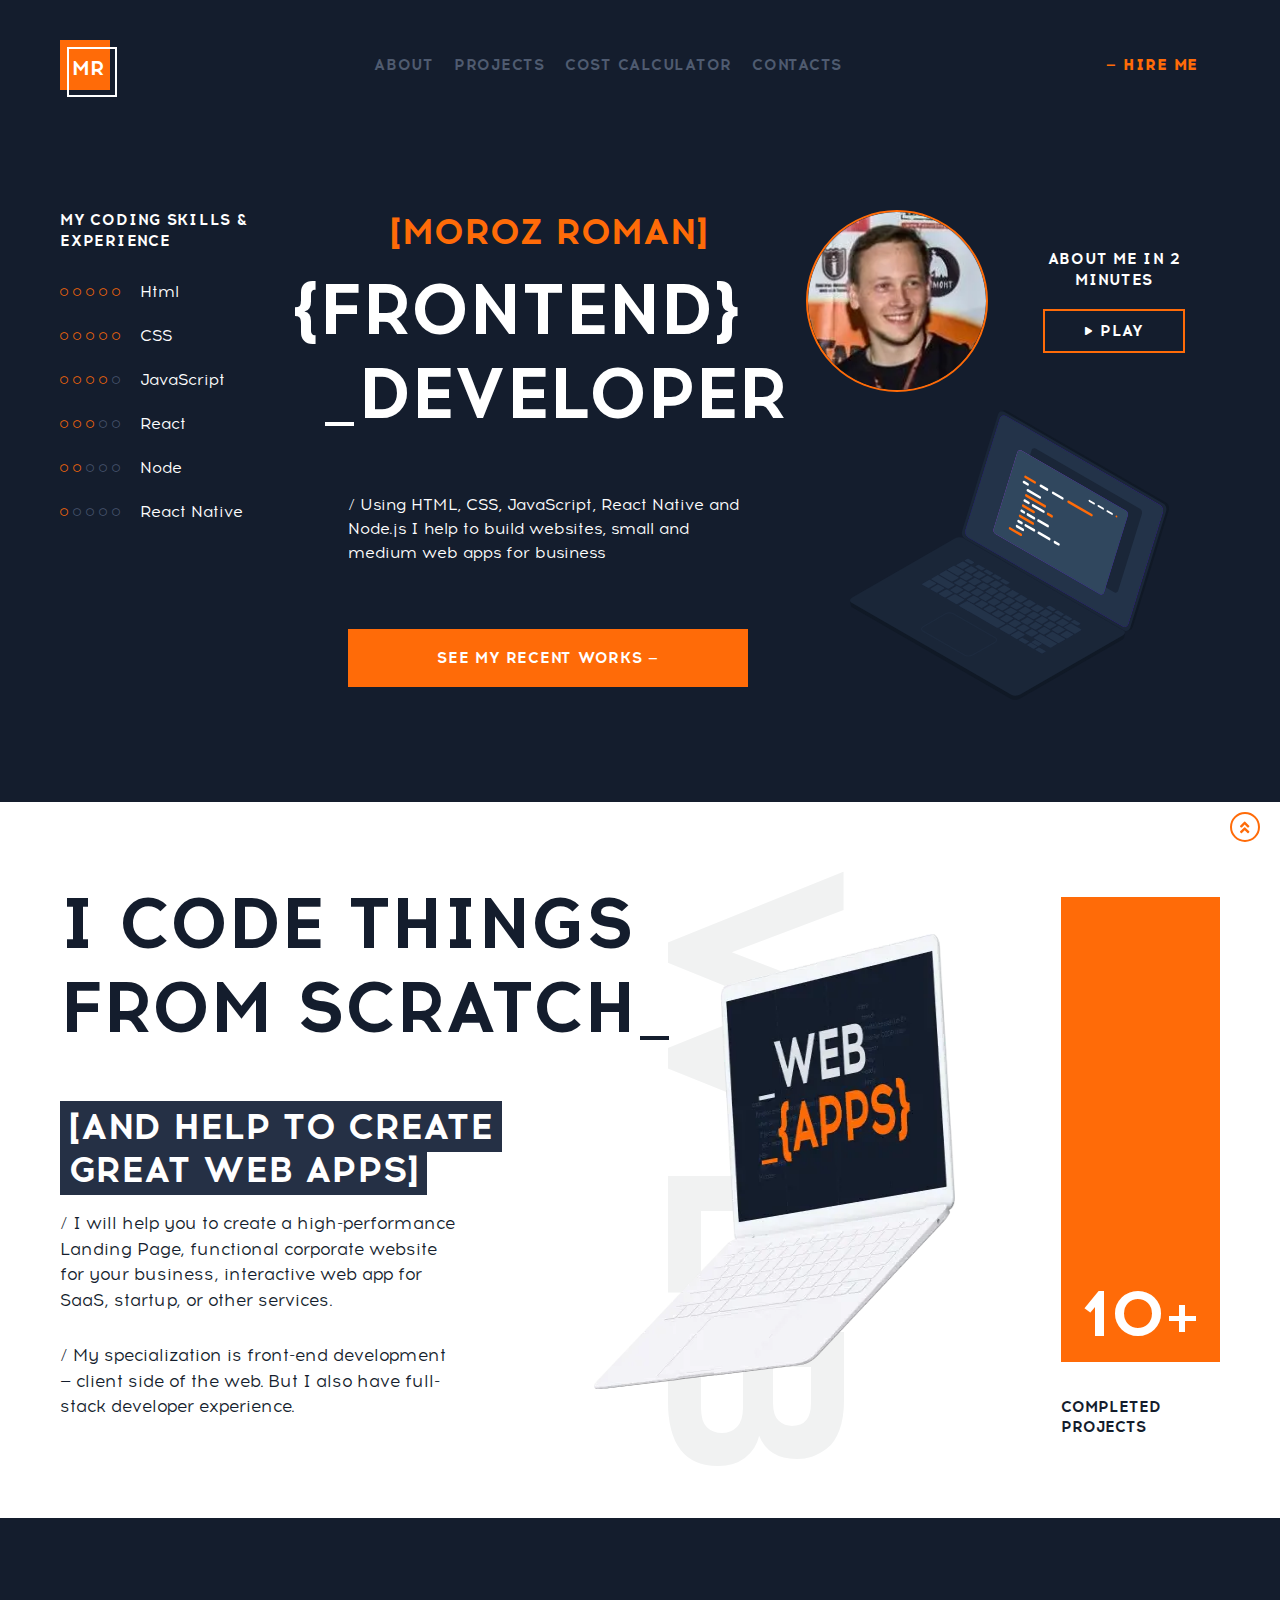
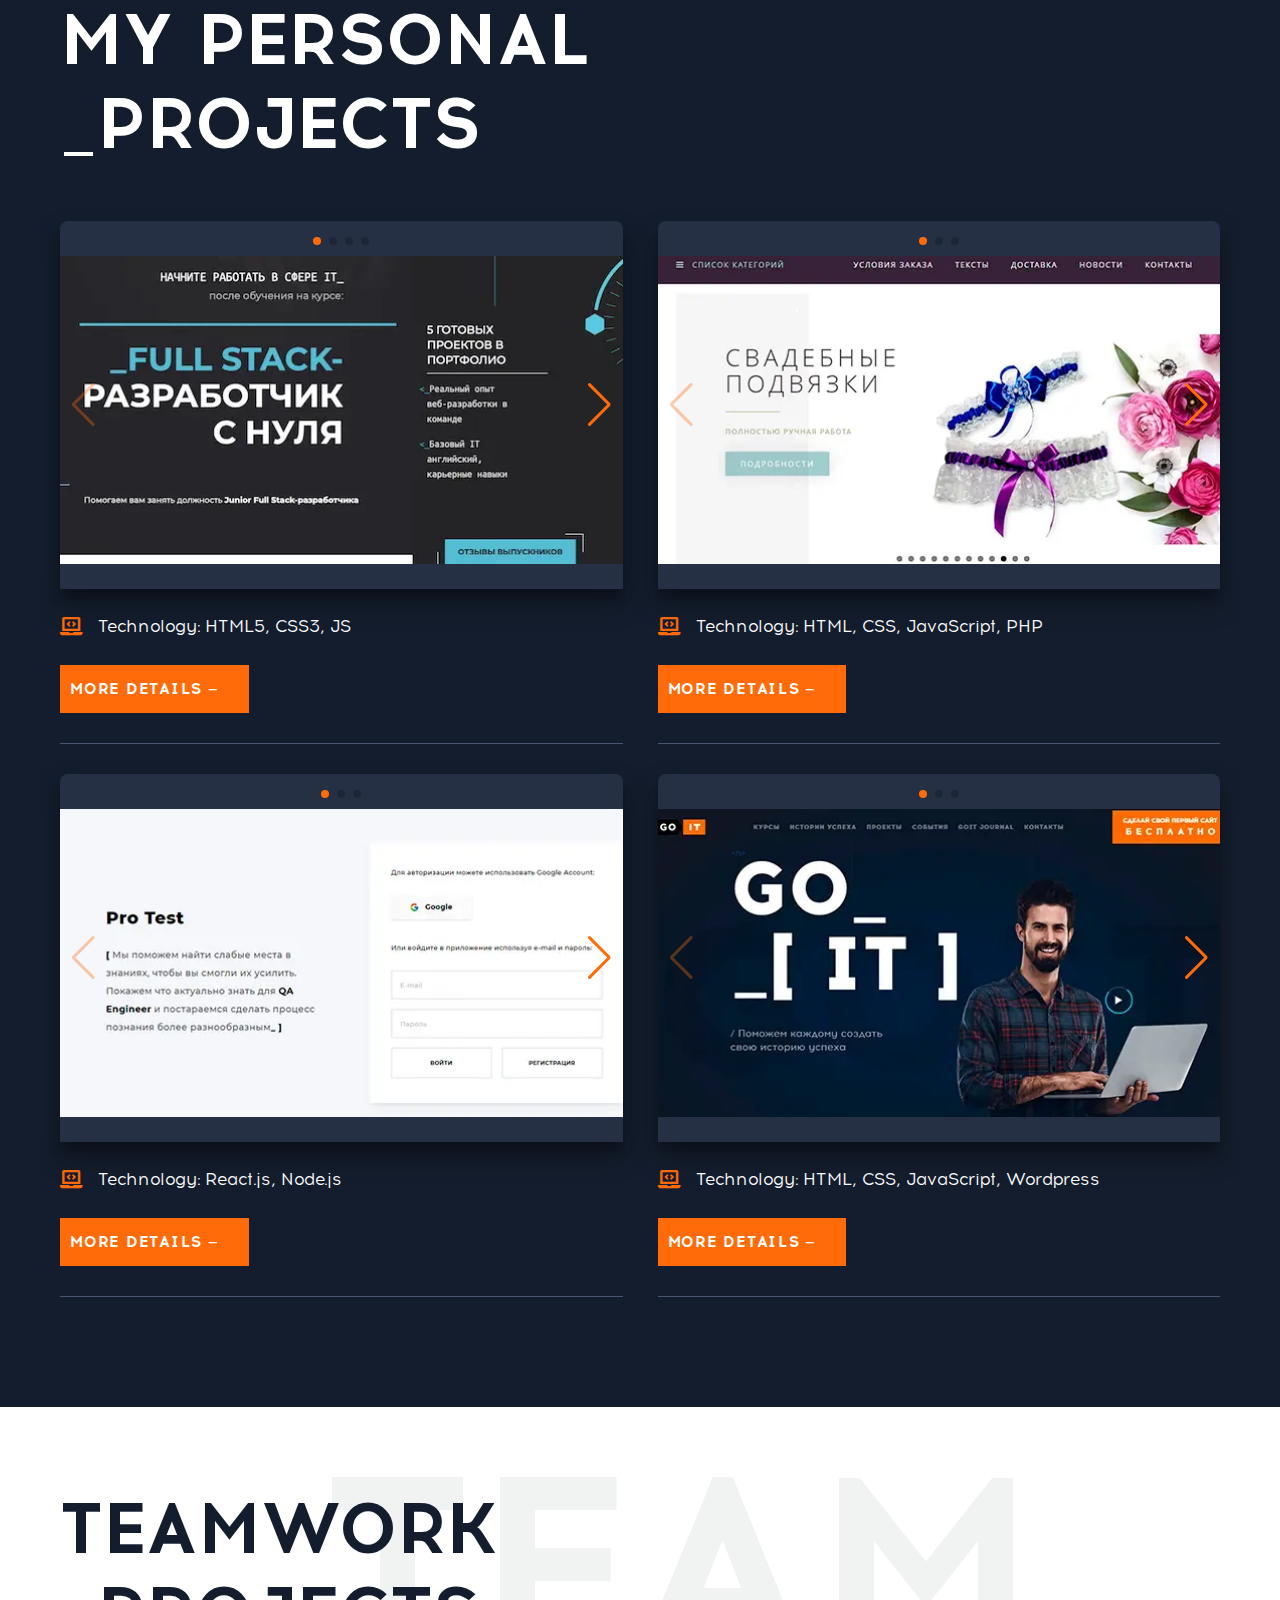
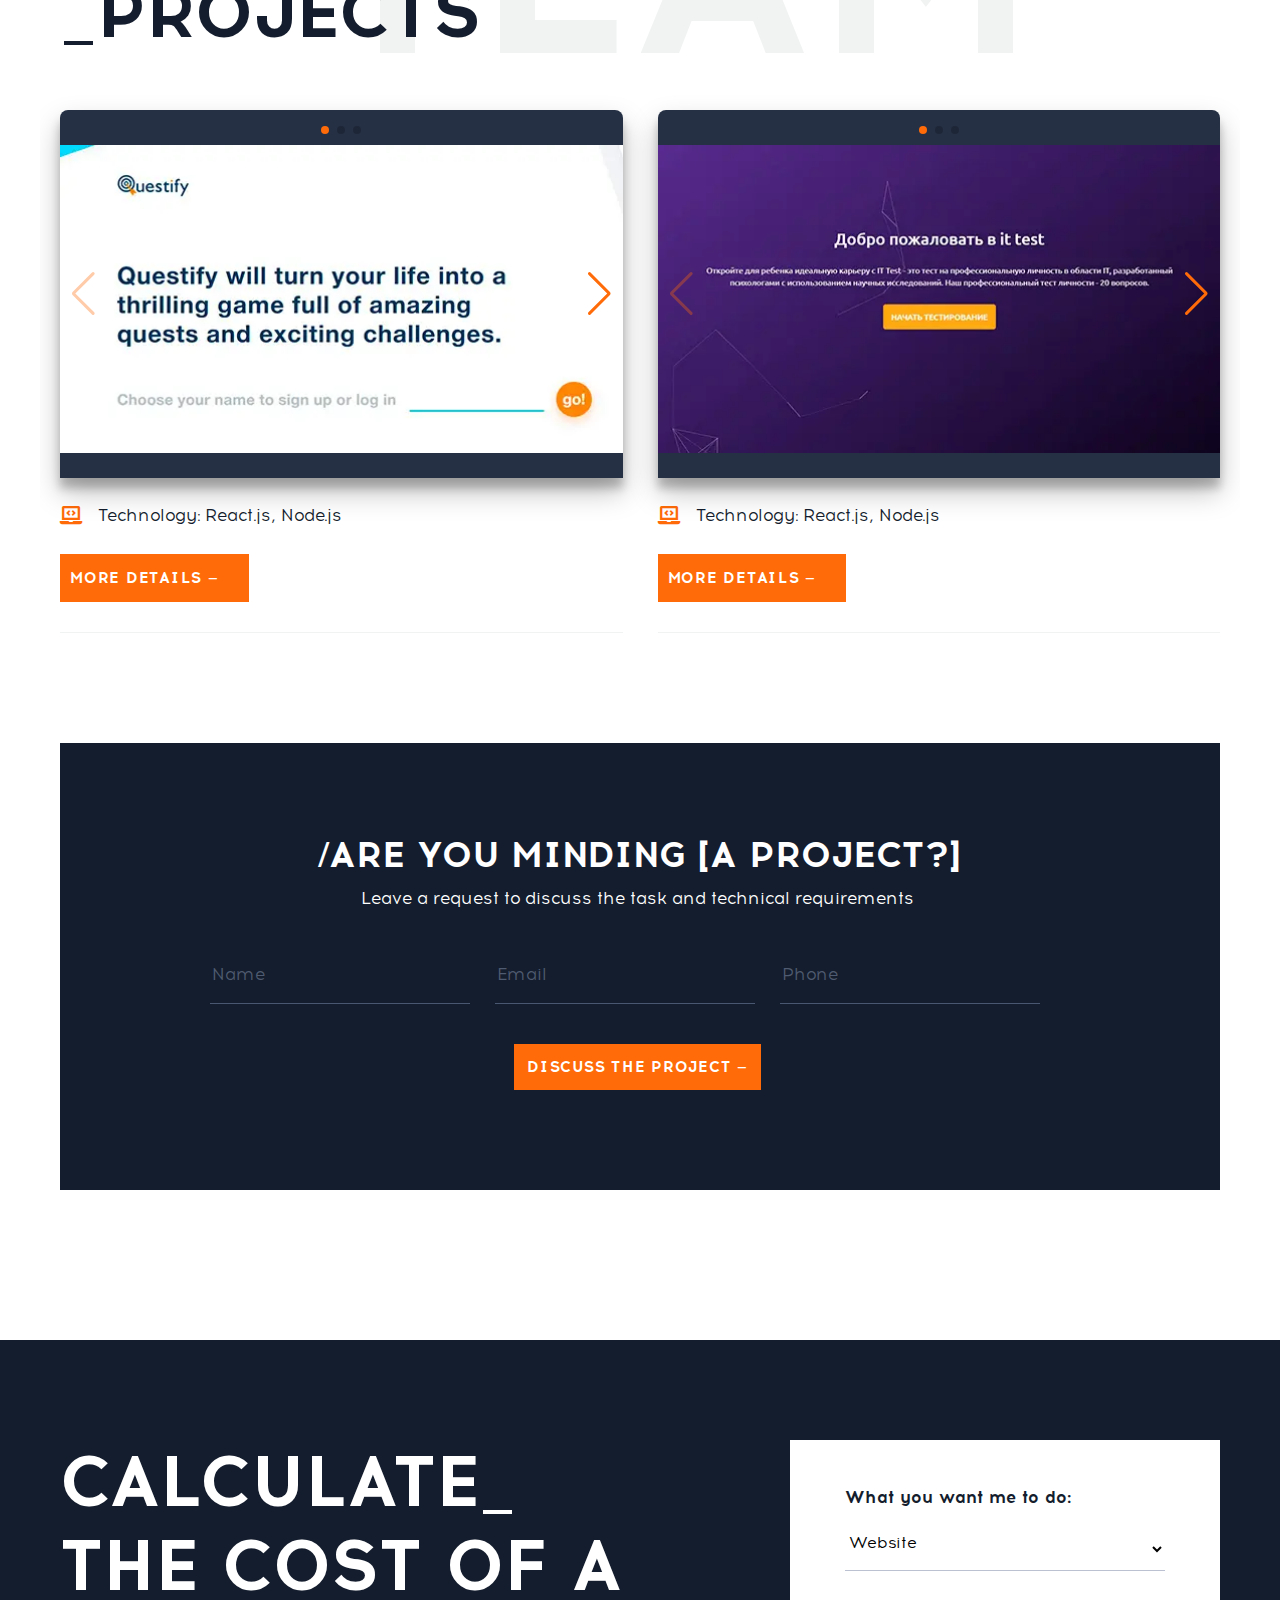
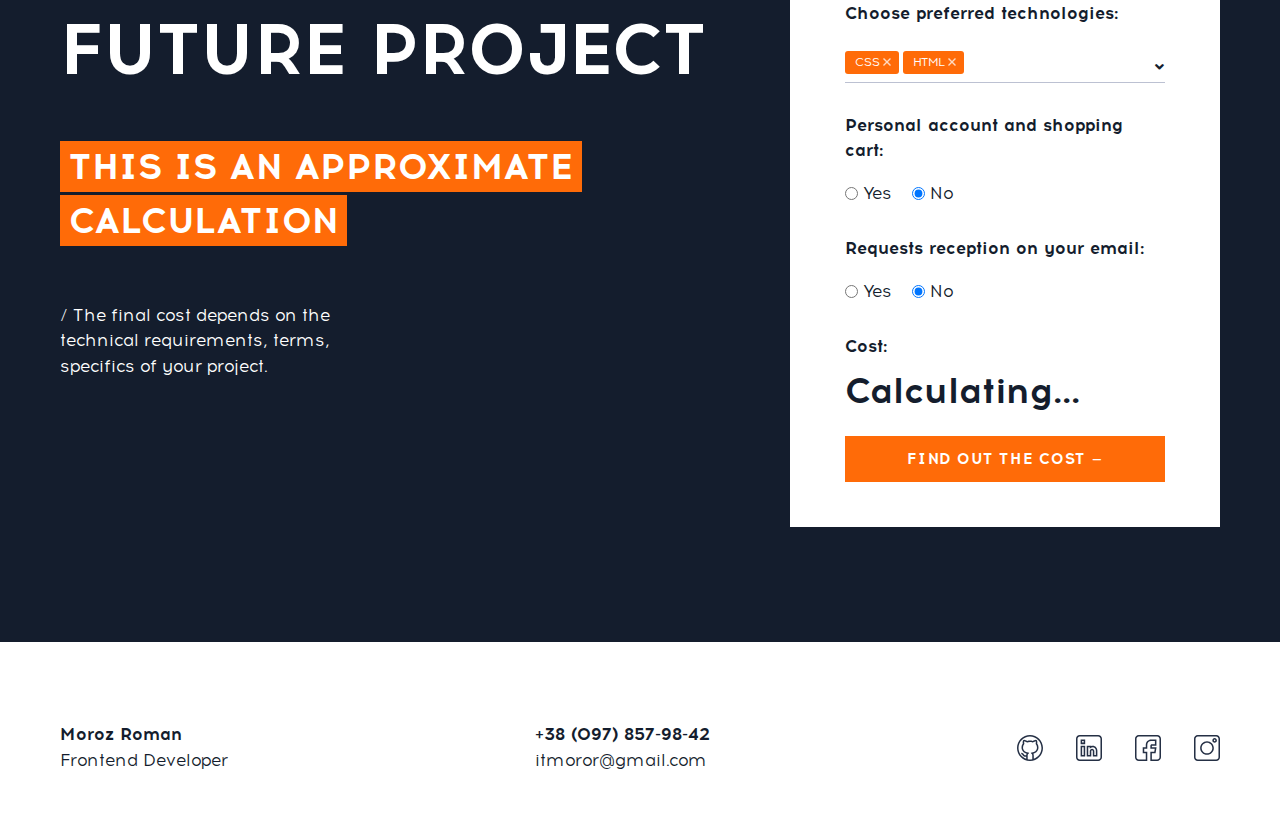
==== commit 0b16cc4b: "Update index.html" ====
--- a/index.html
+++ b/index.html
@@ -247,7 +247,7 @@
                       media="(min-width: 1200px)" />
 
                     <img
-                      class="project__card-img"
+                      class="about__img"
                       src="img/about/desk-laptop.png"
                       alt="web-apps-laptop"
                       loading="lazy"
